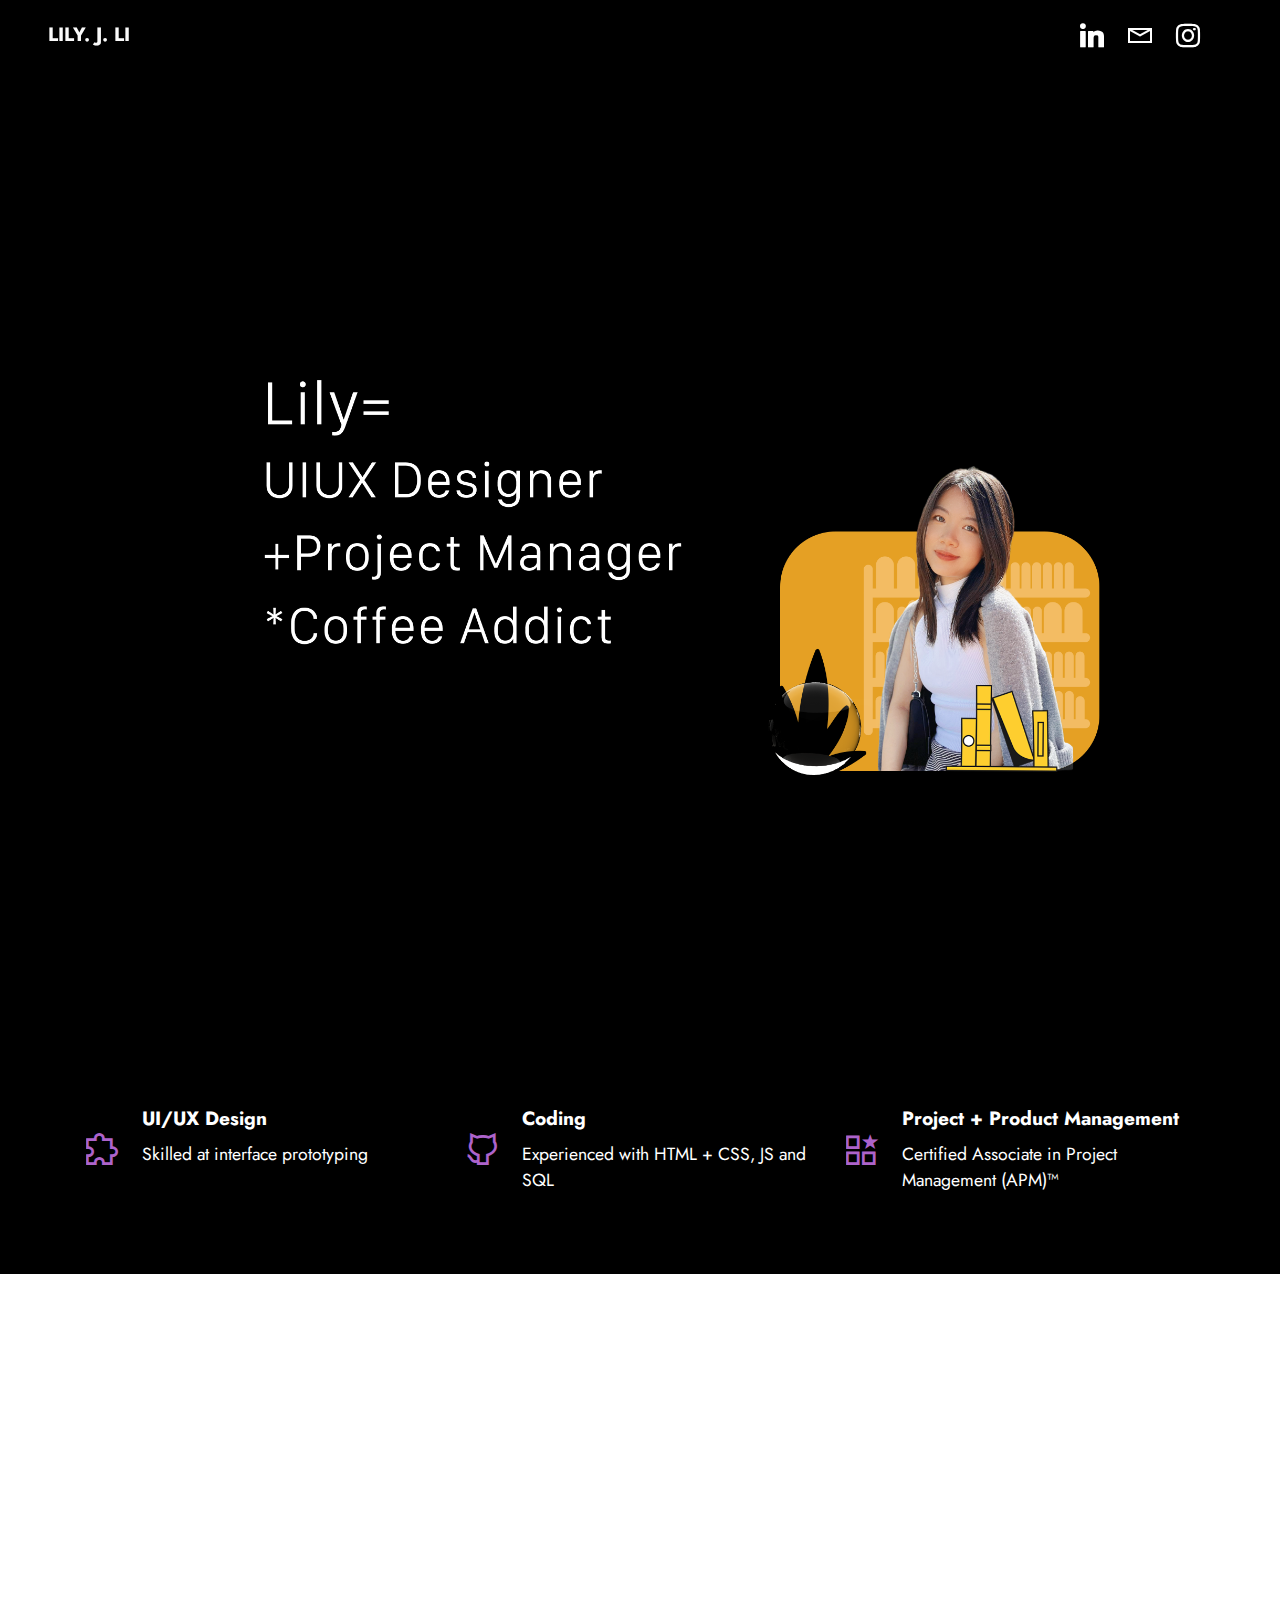
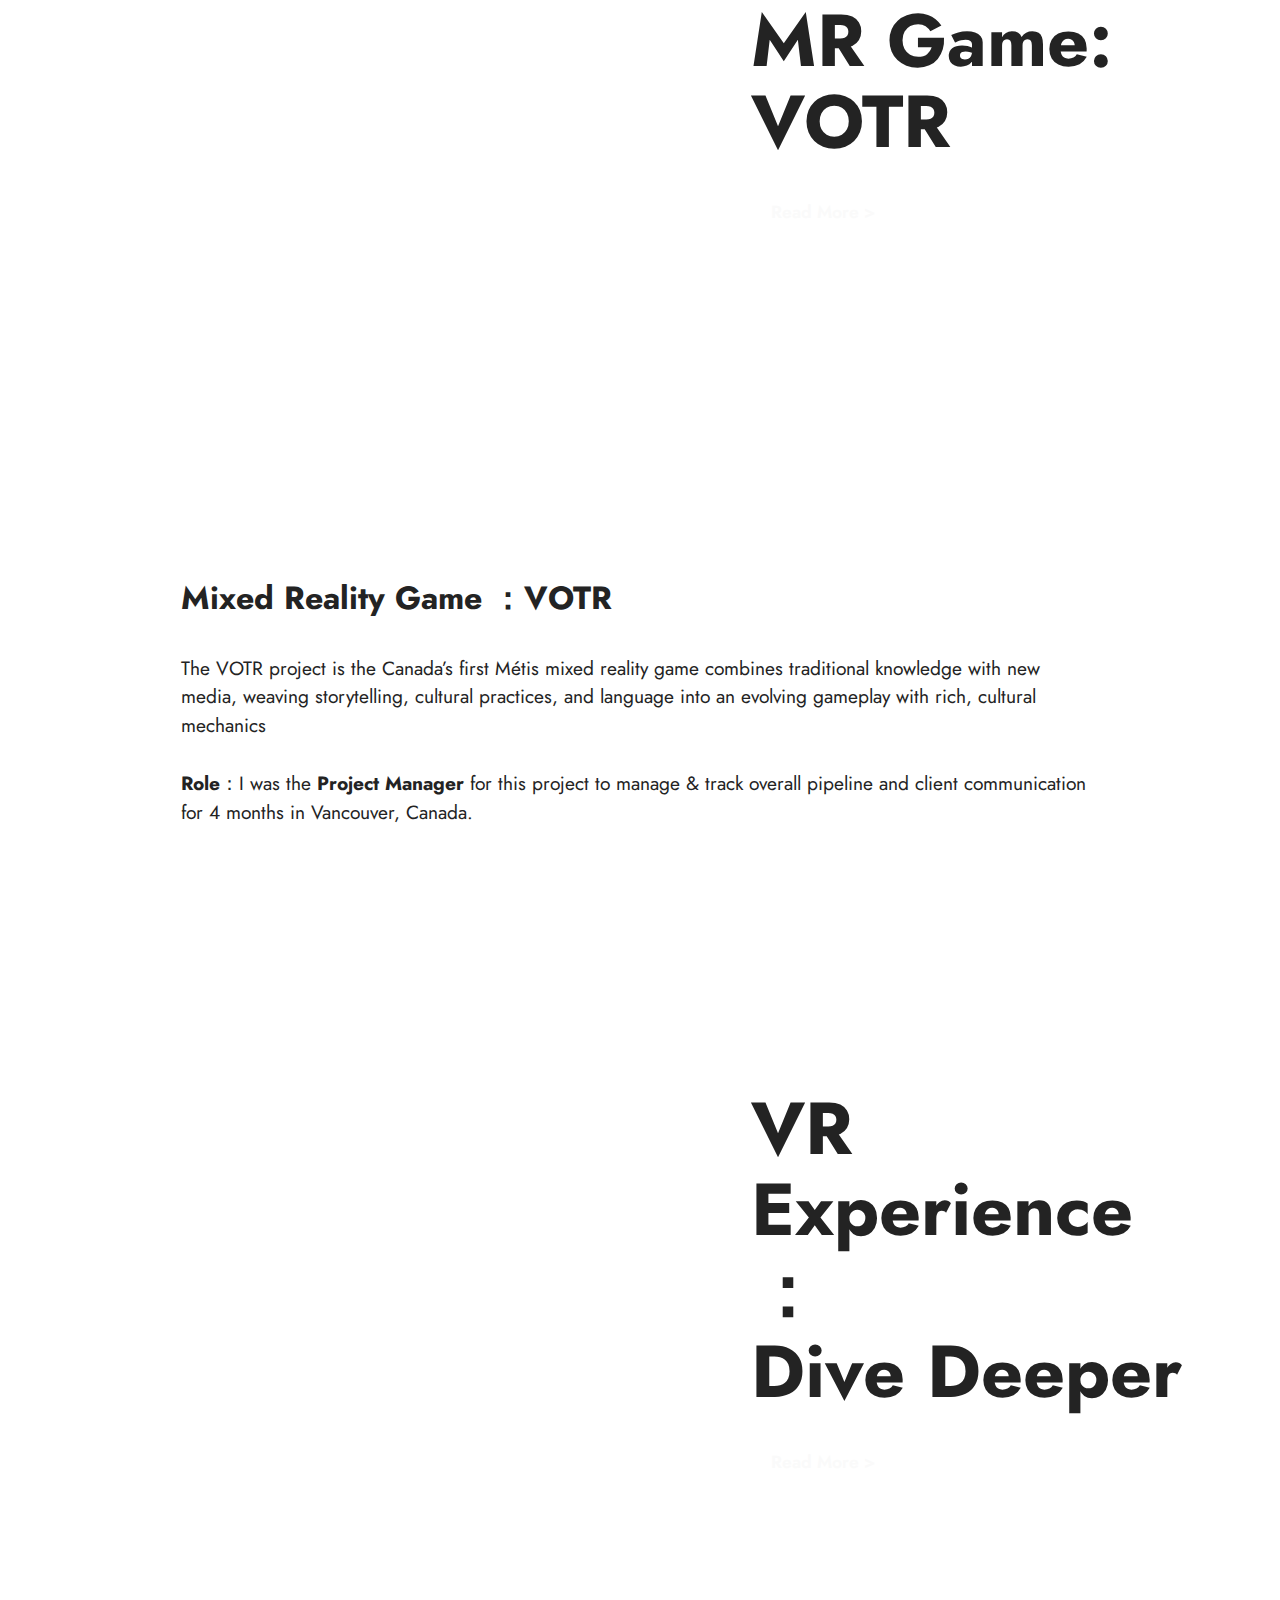
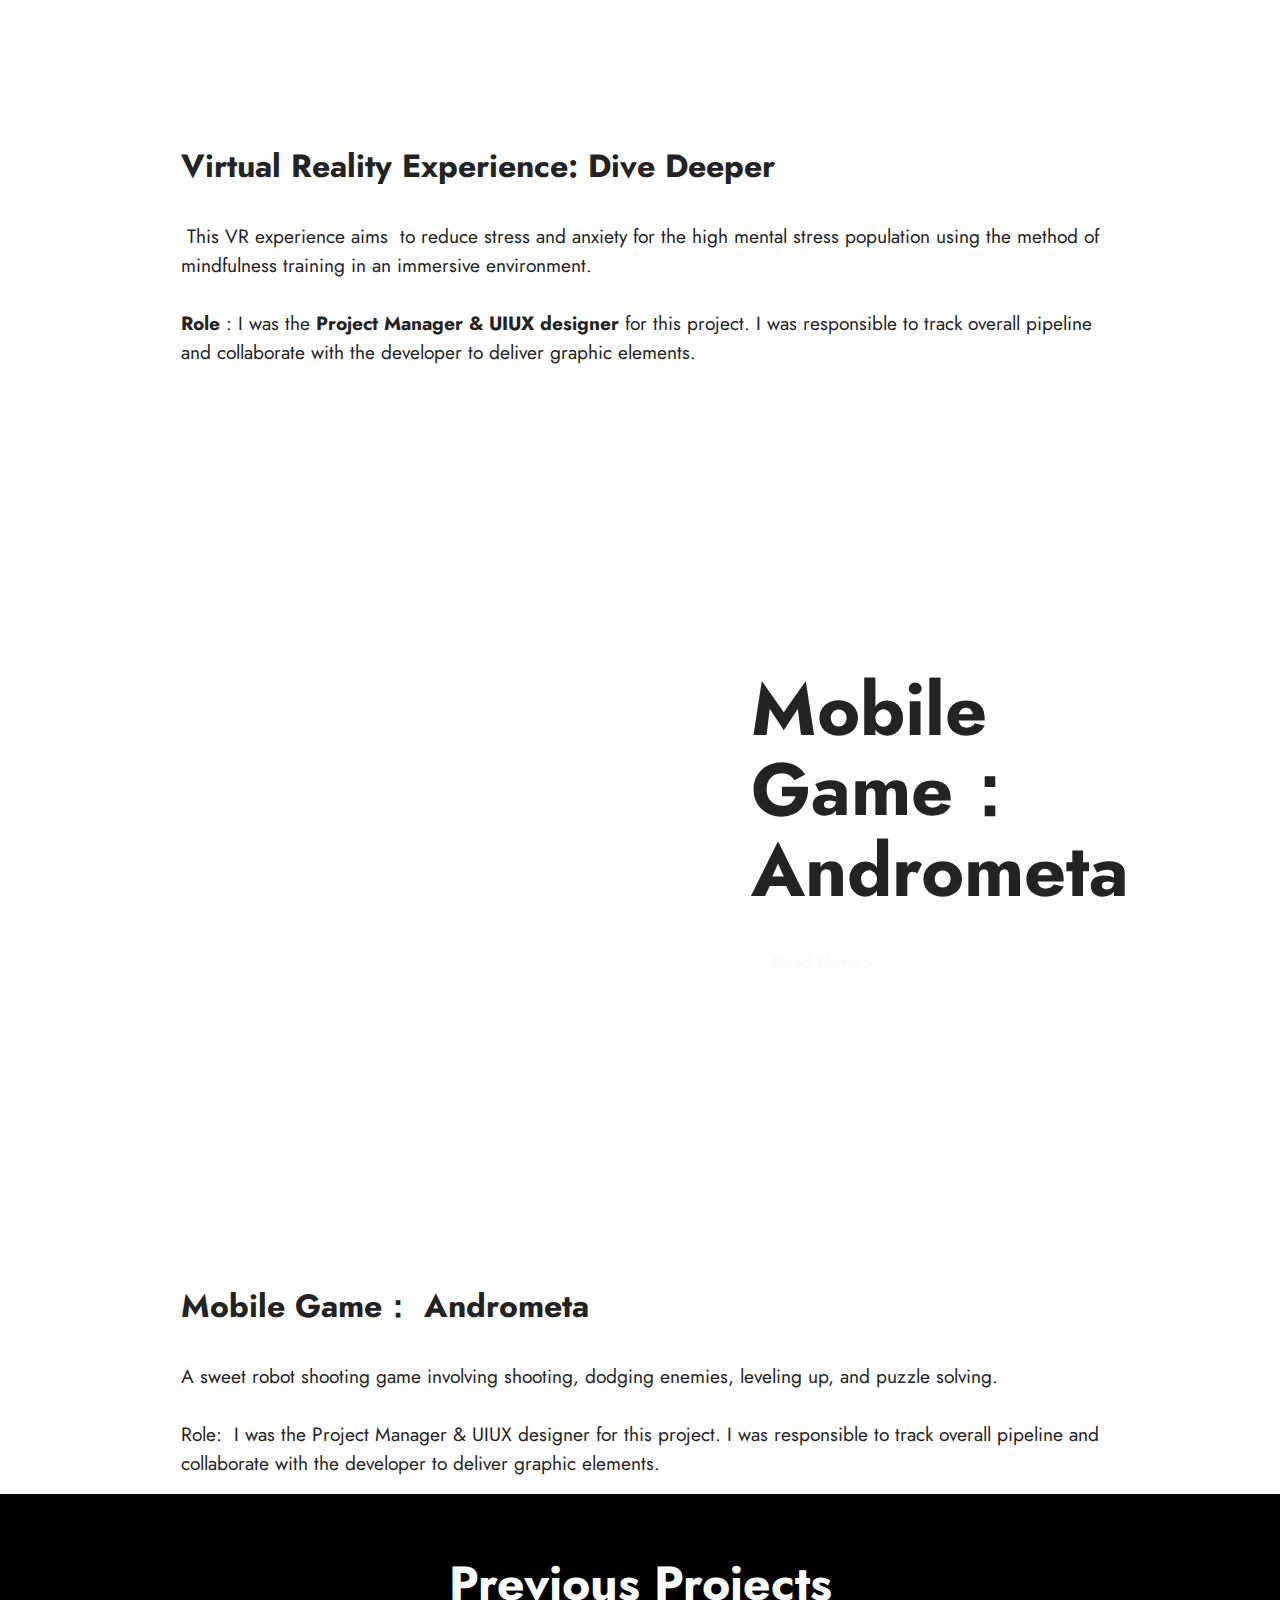
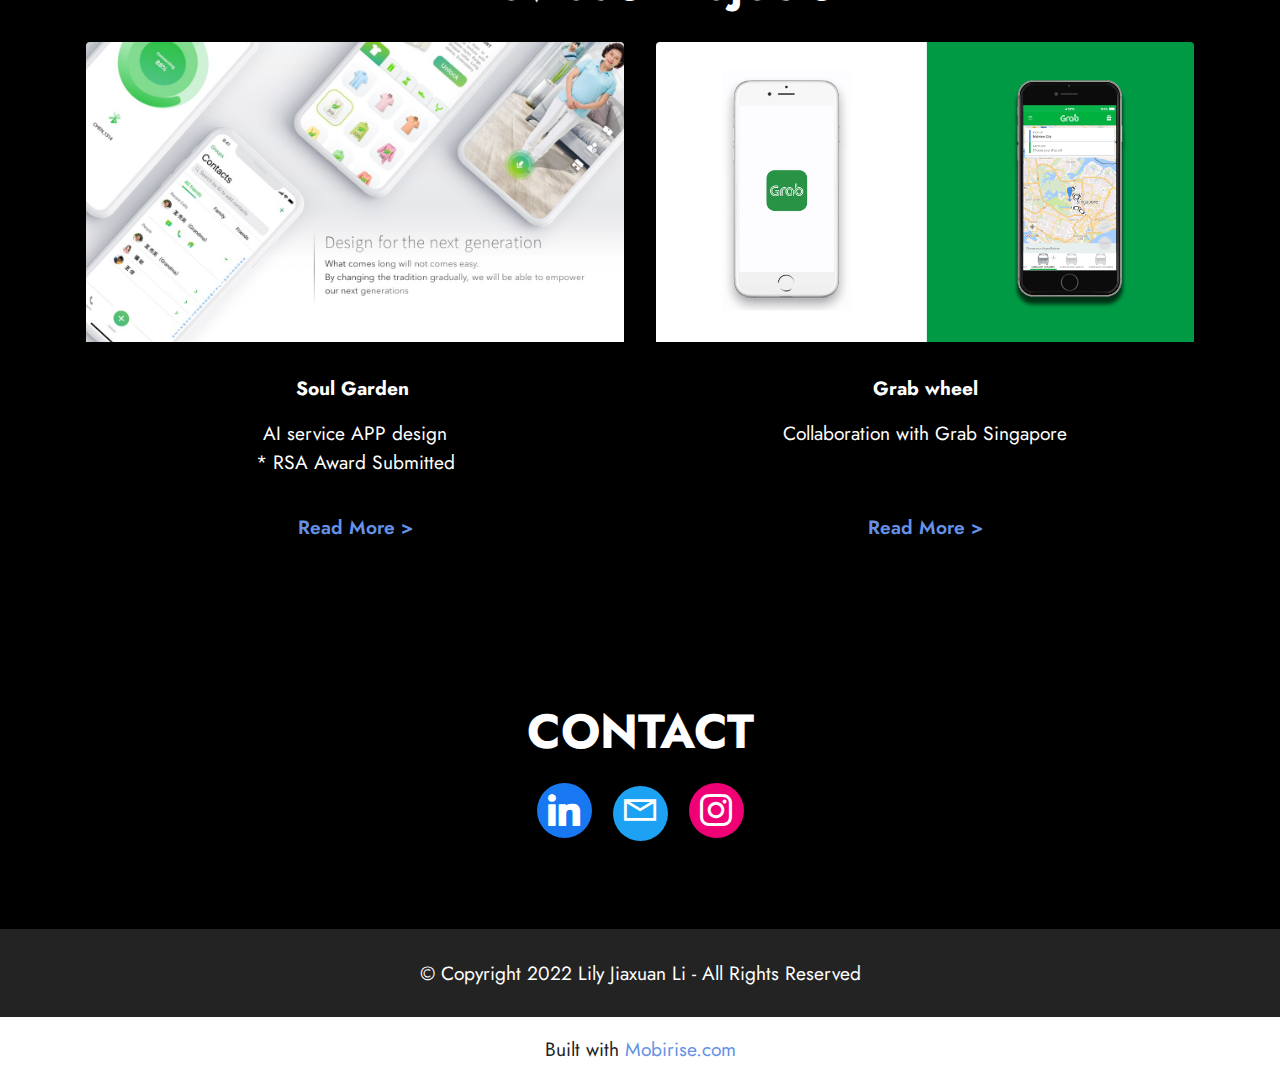
==== index.html @ 1cf6b0be "Add files via upload" ====
<!DOCTYPE html>
<html  >
<head>
  <!-- Site made with Mobirise Website Builder v5.6.5, https://mobirise.com -->
  <meta charset="UTF-8">
  <meta http-equiv="X-UA-Compatible" content="IE=edge">
  <meta name="generator" content="Mobirise v5.6.5, mobirise.com">
  <meta name="twitter:card" content="summary_large_image"/>
  <meta name="twitter:image:src" content="">
  <meta property="og:image" content="">
  <meta name="twitter:title" content="Home">
  <meta name="viewport" content="width=device-width, initial-scale=1, minimum-scale=1">
  <link rel="shortcut icon" href="assets/images/title-128x105.png" type="image/x-icon">
  <meta name="description" content="">
  
  
  <title>Home</title>
  <link rel="stylesheet" href="assets/web/assets/mobirise-icons2/mobirise2.css">
  <link rel="stylesheet" href="assets/bootstrap/css/bootstrap.min.css">
  <link rel="stylesheet" href="assets/bootstrap/css/bootstrap-grid.min.css">
  <link rel="stylesheet" href="assets/bootstrap/css/bootstrap-reboot.min.css">
  <link rel="stylesheet" href="assets/dropdown/css/style.css">
  <link rel="stylesheet" href="assets/socicon/css/styles.css">
  <link rel="stylesheet" href="assets/theme/css/style.css">
  <link rel="preload" href="https://fonts.googleapis.com/css?family=Jost:100,200,300,400,500,600,700,800,900,100i,200i,300i,400i,500i,600i,700i,800i,900i&display=swap" as="style" onload="this.onload=null;this.rel='stylesheet'">
  <noscript><link rel="stylesheet" href="https://fonts.googleapis.com/css?family=Jost:100,200,300,400,500,600,700,800,900,100i,200i,300i,400i,500i,600i,700i,800i,900i&display=swap"></noscript>
  <link rel="preload" as="style" href="assets/mobirise/css/mbr-additional.css"><link rel="stylesheet" href="assets/mobirise/css/mbr-additional.css" type="text/css">
  
  
  
  
</head>
<body>
  
  <section data-bs-version="5.1" class="menu menu1 cid-sfusuhJ6v9" once="menu" id="menu1-20">
    

    <nav class="navbar navbar-dropdown navbar-expand-lg">
        <div class="container-fluid">
            <div class="navbar-brand">
                
                <span class="navbar-caption-wrap"><a class="navbar-caption text-white display-7" href="index.html">LILY. J. LI</a></span>
            </div>
            <button class="navbar-toggler" type="button" data-toggle="collapse" data-bs-toggle="collapse" data-target="#navbarSupportedContent" data-bs-target="#navbarSupportedContent" aria-controls="navbarNavAltMarkup" aria-expanded="false" aria-label="Toggle navigation">
                <div class="hamburger">
                    <span></span>
                    <span></span>
                    <span></span>
                    <span></span>
                </div>
            </button>
            <div class="collapse navbar-collapse" id="navbarSupportedContent">
                <ul class="navbar-nav nav-dropdown nav-right" data-app-modern-menu="true"><li class="nav-item"><a class="nav-link link text-black text-primary display-4" href="mailto:lily_li@thecdm.ca"></a></li></ul>
                <div class="icons-menu">
                    <a class="iconfont-wrapper" href="https://www.linkedin.com/in/lily-li-65710a14a/" target="_blank">
                        <span class="p-2 mbr-iconfont socicon-linkedin socicon"></span>
                    </a>
                    <a class="iconfont-wrapper" href="mailto:lily_li@thecdm.ca">
                        <span class="p-2 mbr-iconfont mobi-mbri-letter mobi-mbri"></span>
                    </a>
                    <a class="iconfont-wrapper" href="https://www.instagram.com/lilyjlsalon/" target="_blank">
                        <span class="p-2 mbr-iconfont socicon-instagram socicon"></span>
                    </a>
                    
                </div>
                
            </div>
        </div>
    </nav>
</section>

<section data-bs-version="5.1" class="image3 cid-t82aEzBNpt mbr-fullscreen" id="image3-8k">
    

    

    <div class="container-fluid">
        <div class="row justify-content-center">
            <div class="col-12 col-lg-10">
                <div class="image-wrapper">
                    <img src="assets/images/frame-1.png" alt="Mobirise Website Builder">
                    
                </div>
            </div>
        </div>
    </div>
</section>

<section data-bs-version="5.1" class="features14 cid-seElMoyIQG" id="features15-19">

    
    
    <div class="container">
        <div class="row justify-content-center">
            <div class="card col-12 col-md-6 col-lg-4">
                <div class="card-wrapper">
                    <span class="mbr-iconfont m-auto mobi-mbri-extension mobi-mbri" style="color: rgb(173, 99, 203); fill: rgb(173, 99, 203);"></span>
                    <div class="card-box">
                        <h4 class="card-title mbr-fonts-style mb-2 display-7"><strong>UI/UX D</strong><span style="font-size: 19.2px;"><strong>esign</strong></span></h4>
                        <h5 class="card-text mbr-fonts-style display-4">Skilled at interface prototyping&nbsp;</h5>
                    </div>
                </div>
            </div>
            <div class="card col-12 col-md-6 col-lg-4">
                <div class="card-wrapper">
                    <span class="mbr-iconfont m-auto mobi-mbri-github mobi-mbri" style="color: rgb(173, 99, 203); fill: rgb(173, 99, 203);"></span>
                    <div class="card-box">
                        <h4 class="card-title mbr-fonts-style mb-2 display-7"><strong>Coding</strong></h4>
                        <h5 class="card-text mbr-fonts-style display-4">Experienced with HTML + CSS, JS and SQL</h5>
                    </div>
                </div>
            </div>
            <div class="card col-12 col-md-6 col-lg-4">
                <div class="card-wrapper">
                    <span class="mbr-iconfont m-auto mobi-mbri-features mobi-mbri" style="color: rgb(173, 99, 203); fill: rgb(173, 99, 203);"></span>
                    <div class="card-box">
                        <h4 class="card-title mbr-fonts-style mb-2 display-7"><strong>Project + Product Management&nbsp;</strong></h4>
                        <h5 class="card-text mbr-fonts-style display-4">Certified Associate in Project Management (APM)™</h5>
                    </div>

                </div>
            </div>
            
        </div>
    </div>
</section>

<section data-bs-version="5.1" class="header7 cid-t8vuhMZeex mbr-fullscreen" id="header7-8p">

    

    

    <div class="text-right container">
        <div class="row justify-content-end">
            <div class="col-12 col-lg-5">
                <h1 class="mbr-section-title mbr-fonts-style mb-3 display-1"><strong>MR Game: VOTR</strong></h1>
                
                
                <div class="mbr-section-btn mt-3"><a class="btn btn-white-outline display-4" href="page9.html" target="_blank">Read More &gt;</a></div>
            </div>
        </div>
    </div>
</section>

<section data-bs-version="5.1" class="content5 cid-t8vsLzjcyQ" id="content5-8n">
    
    <div class="container">
        <div class="row justify-content-center">
            <div class="col-md-12 col-lg-10">
                
                <h4 class="mbr-section-subtitle mbr-fonts-style mb-4 display-5"><strong>Mixed Reality Game ：VOTR&nbsp;</strong></h4>
                <p class="mbr-text mbr-fonts-style display-7">The VOTR project is the Canada’s first Métis mixed reality game combines traditional knowledge with new media, weaving storytelling, cultural practices, and language into an evolving gameplay with rich, cultural mechanics<br><br><strong>Role</strong>：I was the <strong>Project Manager </strong>for this project to manage &amp; track overall pipeline and client communication for 4 months in Vancouver, Canada.&nbsp; &nbsp;</p>
            </div>
        </div>
    </div>
</section>

<section data-bs-version="5.1" class="header7 cid-t8vuLJ7Oy6 mbr-fullscreen" id="header7-8q">

    

    

    <div class="text-right container">
        <div class="row justify-content-end">
            <div class="col-12 col-lg-5">
                <h1 class="mbr-section-title mbr-fonts-style mb-3 display-1"><strong>VR Experience：</strong><br><strong>Dive Deeper</strong></h1>
                
                
                <div class="mbr-section-btn mt-3"><a class="btn btn-white-outline display-4" href="page11.html">Read More &gt;</a></div>
            </div>
        </div>
    </div>
</section>

<section data-bs-version="5.1" class="content5 cid-t8vuYxlc0R" id="content5-8r">
    
    <div class="container">
        <div class="row justify-content-center">
            <div class="col-md-12 col-lg-10">
                
                <h4 class="mbr-section-subtitle mbr-fonts-style mb-4 display-5"><strong>
                    Virtual Reality Experience: Dive Deeper&nbsp;</strong></h4>
                <p class="mbr-text mbr-fonts-style display-7">&nbsp;This VR experience aims&nbsp; to reduce stress and anxiety for the high mental stress population using the method of mindfulness training in an immersive environment.&nbsp;<br>
<br><strong>Role&nbsp;</strong>: I was the<strong> Project Manager &amp; UIUX</strong> <strong>designer </strong>for this project. I was responsible to track overall pipeline and collaborate with the developer to deliver graphic elements.&nbsp;</p>
            </div>
        </div>
    </div>
</section>

<section data-bs-version="5.1" class="header7 cid-t8vv9lEkMh mbr-fullscreen" id="header7-8s">

    

    

    <div class="text-right container">
        <div class="row justify-content-end">
            <div class="col-12 col-lg-5">
                <h1 class="mbr-section-title mbr-fonts-style mb-3 display-1"><strong>Mobile Game： Andrometa&nbsp;</strong></h1>
                
                
                <div class="mbr-section-btn mt-3"><a class="btn btn-white-outline display-4" href="page10.html">Read More &gt;</a></div>
            </div>
        </div>
    </div>
</section>

<section data-bs-version="5.1" class="content5 cid-t8vvWnN20d" id="content5-8t">
    
    <div class="container">
        <div class="row justify-content-center">
            <div class="col-md-12 col-lg-10">
                
                <h4 class="mbr-section-subtitle mbr-fonts-style mb-4 display-5"><strong>Mobile Game： Andrometa&nbsp;</strong></h4>
                <p class="mbr-text mbr-fonts-style display-7">
                    A sweet robot shooting game involving shooting, dodging enemies, leveling up, and puzzle solving.<br><br>Role:&nbsp; I was the Project Manager &amp; UIUX designer for this project. I was responsible to track overall pipeline and collaborate with the developer to deliver graphic elements.&nbsp;</p>
            </div>
        </div>
    </div>
</section>

<section data-bs-version="5.1" class="content3 cid-seVIAk7tf1" id="content3-1i">
    
    
    <div class="container">
        <div class="mbr-section-head">
            <h4 class="mbr-section-title mbr-fonts-style align-center mb-0 display-2"><strong>Previous Projects</strong></h4>
            
        </div>
        <div class="row mt-4">
            
            <div class="item features-image сol-12 col-md-6 col-lg-6">
                <div class="item-wrapper">
                    <div class="item-img">
                        <a href="page1.html" target="_blank"><img src="assets/images/slide12.jpg" alt="" title=""></a>
                    </div>
                    <div class="item-content">
                        <h5 class="item-title mbr-fonts-style display-7"><strong>Soul Garden&nbsp;</strong></h5>
                        
                        <p class="mbr-text mbr-fonts-style mt-3 display-7">AI service APP design<br>* RSA Award Submitted</p>
                    </div>
                    <div class="mbr-section-btn item-footer mt-2"><a href="page7.html" class="btn item-btn btn-primary-outline display-7" target="_blank">Read More &gt;</a></div>
                </div>
            </div>
            <div class="item features-image сol-12 col-md-6 col-lg-6">
                <div class="item-wrapper">
                    <div class="item-img">
                        <a href="page2.html" target="_blank"><img src="assets/images/iphone-1920x1080.png" alt="" title=""></a>
                    </div>
                    <div class="item-content">
                        <h5 class="item-title mbr-fonts-style display-7"><strong>Grab wheel</strong></h5>
                        
                        <p class="mbr-text mbr-fonts-style mt-3 display-7">Collaboration with Grab Singapore</p>
                    </div>
                    <div class="mbr-section-btn item-footer mt-2"><a href="page2.html" class="btn item-btn btn-primary-outline display-7" target="_blank">Read More &gt;</a></div>
                </div>
            </div>

        </div>
    </div>
</section>

<section data-bs-version="5.1" class="share3 cid-seEkMu1bm9" id="share3-16">
    
     
    
    

    <div class="container">
        <div class="media-container-row">
            <div class="col-12">
                <h3 class="mbr-section-title align-center mb-3 mbr-fonts-style display-2">
                    <strong>CONTACT</strong></h3>
                <div class="social-list align-center">
                   
                    <a class="iconfont-wrapper bg-facebook m-2 " target="_blank" href="https://www.linkedin.com/in/lily-li-65710a14a/">
                            <span class="socicon-linkedin socicon"></span>
                        </a>
                        <a class="iconfont-wrapper bg-twitter m-2" href="mailto:lily_li@thecdm.ca">
                            <span class="mobi-mbri-letter mobi-mbri"></span>
                        </a>
                        <a class="iconfont-wrapper bg-instagram m-2" href="https://www.instagram.com/lilyjlsalon/" target="_blank">
                            <span class="socicon-instagram socicon"></span>
                        </a>
                        
                        
                        
                        
                        
                        
                        
                        
                </div>
            </div>
        </div>
    </div>
</section>

<section data-bs-version="5.1" class="footer7 cid-seEkNGOCdK" once="footers" id="footer7-17">

    

    

    <div class="container">
        <div class="media-container-row align-center mbr-white">
            <div class="col-12">
                <p class="mbr-text mb-0 mbr-fonts-style display-7">
                    © Copyright 2022 Lily Jiaxuan Li - All Rights Reserved
                </p>
            </div>
        </div>
    </div>
</section><section class="display-7" style="padding: 0;align-items: center;justify-content: center;flex-wrap: wrap;    align-content: center;display: flex;position: relative;height: 4rem;"><a href="https://mobiri.se/" style="flex: 1 1;height: 4rem;position: absolute;width: 100%;z-index: 1;"><img alt="" style="height: 4rem;" src="[data-uri]"></a><p style="margin: 0;text-align: center;" class="display-7">Built with &#8204;</p><a style="z-index:1" href="https://mobirise.com">Mobirise.com </a></section><script src="assets/bootstrap/js/bootstrap.bundle.min.js"></script>  <script src="assets/smoothscroll/smooth-scroll.js"></script>  <script src="assets/ytplayer/index.js"></script>  <script src="assets/dropdown/js/navbar-dropdown.js"></script>  <script src="assets/theme/js/script.js"></script>  
  
  
</body>
</html>
---- assets/web/assets/mobirise-icons2/mobirise2.css ----
@font-face {
  font-family: 'Moririse2';
  font-display: swap;
  src:  url('mobirise2.eot?f2bix4');
  src:  url('mobirise2.eot?f2bix4#iefix') format('embedded-opentype'),
    url('mobirise2.ttf?f2bix4') format('truetype'),
    url('mobirise2.woff?f2bix4') format('woff'),
    url('mobirise2.svg?f2bix4#mobirise2') format('svg');
  font-weight: normal;
  font-style: normal;
}

[class^="mobi-"], [class*=" mobi-"] {
  /* use !important to prevent issues with browser extensions that change fonts */
  font-family: 'Moririse2' !important;
  speak: none;
  font-style: normal;
  font-weight: normal;
  font-variant: normal;
  text-transform: none;
  line-height: 1;

  /* Better Font Rendering =========== */
  -webkit-font-smoothing: antialiased;
  -moz-osx-font-smoothing: grayscale;
}

.mobi-mbri-add-submenu:before {
  content: "\e900";
}
.mobi-mbri-alert:before {
  content: "\e901";
}
.mobi-mbri-align-center:before {
  content: "\e902";
}
.mobi-mbri-align-justify:before {
  content: "\e903";
}
.mobi-mbri-align-left:before {
  content: "\e904";
}
.mobi-mbri-align-right:before {
  content: "\e905";
}
.mobi-mbri-android:before {
  content: "\e906";
}
.mobi-mbri-apple:before {
  content: "\e907";
}
.mobi-mbri-arrow-down:before {
  content: "\e908";
}
.mobi-mbri-arrow-next:before {
  content: "\e909";
}
.mobi-mbri-arrow-prev:before {
  content: "\e90a";
}
.mobi-mbri-arrow-up:before {
  content: "\e90b";
}
.mobi-mbri-bold:before {
  content: "\e90c";
}
.mobi-mbri-bookmark:before {
  content: "\e90d";
}
.mobi-mbri-bootstrap:before {
  content: "\e90e";
}
.mobi-mbri-briefcase:before {
  content: "\e90f";
}
.mobi-mbri-browse:before {
  content: "\e910";
}
.mobi-mbri-bulleted-list:before {
  content: "\e911";
}
.mobi-mbri-calendar:before {
  content: "\e912";
}
.mobi-mbri-camera:before {
  content: "\e913";
}
.mobi-mbri-cart-add:before {
  content: "\e914";
}
.mobi-mbri-cart-full:before {
  content: "\e915";
}
.mobi-mbri-cash:before {
  content: "\e916";
}
.mobi-mbri-change-style:before {
  content: "\e917";
}
.mobi-mbri-chat:before {
  content: "\e918";
}
.mobi-mbri-clock:before {
  content: "\e919";
}
.mobi-mbri-close:before {
  content: "\e91a";
}
.mobi-mbri-cloud:before {
  content: "\e91b";
}
.mobi-mbri-code:before {
  content: "\e91c";
}
.mobi-mbri-contact-form:before {
  content: "\e91d";
}
.mobi-mbri-credit-card:before {
  content: "\e91e";
}
.mobi-mbri-cursor-click:before {
  content: "\e91f";
}
.mobi-mbri-cust-feedback:before {
  content: "\e920";
}
.mobi-mbri-database:before {
  content: "\e921";
}
.mobi-mbri-delivery:before {
  content: "\e922";
}
.mobi-mbri-desktop:before {
  content: "\e923";
}
.mobi-mbri-devices:before {
  content: "\e924";
}
.mobi-mbri-down:before {
  content: "\e925";
}
.mobi-mbri-download-2:before {
  content: "\e926";
}
.mobi-mbri-download:before {
  content: "\e927";
}
.mobi-mbri-drag-n-drop-2:before {
  content: "\e928";
}
.mobi-mbri-drag-n-drop:before {
  content: "\e929";
}
.mobi-mbri-edit-2:before {
  content: "\e92a";
}
.mobi-mbri-edit:before {
  content: "\e92b";
}
.mobi-mbri-error:before {
  content: "\e92c";
}
.mobi-mbri-extension:before {
  content: "\e92d";
}
.mobi-mbri-features:before {
  content: "\e92e";
}
.mobi-mbri-file:before {
  content: "\e92f";
}
.mobi-mbri-flag:before {
  content: "\e930";
}
.mobi-mbri-folder:before {
  content: "\e931";
}
.mobi-mbri-gift:before {
  content: "\e932";
}
.mobi-mbri-github:before {
  content: "\e933";
}
.mobi-mbri-globe-2:before {
  content: "\e934";
}
.mobi-mbri-globe:before {
  content: "\e935";
}
.mobi-mbri-growing-chart:before {
  content: "\e936";
}
.mobi-mbri-hearth:before {
  content: "\e937";
}
.mobi-mbri-help:before {
  content: "\e938";
}
.mobi-mbri-home:before {
  content: "\e939";
}
.mobi-mbri-hot-cup:before {
  content: "\e93a";
}
.mobi-mbri-idea:before {
  content: "\e93b";
}
.mobi-mbri-image-gallery:before {
  content: "\e93c";
}
.mobi-mbri-image-slider:before {
  content: "\e93d";
}
.mobi-mbri-info:before {
  content: "\e93e";
}
.mobi-mbri-italic:before {
  content: "\e93f";
}
.mobi-mbri-key:before {
  content: "\e940";
}
.mobi-mbri-laptop:before {
  content: "\e941";
}
.mobi-mbri-layers:before {
  content: "\e942";
}
.mobi-mbri-left-right:before {
  content: "\e943";
}
.mobi-mbri-left:before {
  content: "\e944";
}
.mobi-mbri-letter:before {
  content: "\e945";
}
.mobi-mbri-like:before {
  content: "\e946";
}
.mobi-mbri-link:before {
  content: "\e947";
}
.mobi-mbri-lock:before {
  content: "\e948";
}
.mobi-mbri-login:before {
  content: "\e949";
}
.mobi-mbri-logout:before {
  content: "\e94a";
}
.mobi-mbri-magic-stick:before {
  content: "\e94b";
}
.mobi-mbri-map-pin:before {
  content: "\e94c";
}
.mobi-mbri-menu:before {
  content: "\e94d";
}
.mobi-mbri-mobile-2:before {
  content: "\e94e";
}
.mobi-mbri-mobile-horizontal:before {
  content: "\e94f";
}
.mobi-mbri-mobile:before {
  content: "\e950";
}
.mobi-mbri-mobirise:before {
  content: "\e951";
}
.mobi-mbri-more-horizontal:before {
  content: "\e952";
}
.mobi-mbri-more-vertical:before {
  content: "\e953";
}
.mobi-mbri-music:before {
  content: "\e954";
}
.mobi-mbri-new-file:before {
  content: "\e955";
}
.mobi-mbri-numbered-list:before {
  content: "\e956";
}
.mobi-mbri-opened-folder:before {
  content: "\e957";
}
.mobi-mbri-pages:before {
  content: "\e958";
}
.mobi-mbri-paper-plane:before {
  content: "\e959";
}
.mobi-mbri-paperclip:before {
  content: "\e95a";
}
.mobi-mbri-phone:before {
  content: "\e95b";
}
.mobi-mbri-photo:before {
  content: "\e95c";
}
.mobi-mbri-photos:before {
  content: "\e95d";
}
.mobi-mbri-pin:before {
  content: "\e95e";
}
.mobi-mbri-play:before {
  content: "\e95f";
}
.mobi-mbri-plus:before {
  content: "\e960";
}
.mobi-mbri-preview:before {
  content: "\e961";
}
.mobi-mbri-print:before {
  content: "\e962";
}
.mobi-mbri-protect:before {
  content: "\e963";
}
.mobi-mbri-question:before {
  content: "\e964";
}
.mobi-mbri-quote-left:before {
  content: "\e965";
}
.mobi-mbri-quote-right:before {
  content: "\e966";
}
.mobi-mbri-redo:before {
  content: "\e967";
}
.mobi-mbri-refresh:before {
  content: "\e968";
}
.mobi-mbri-responsive-2:before {
  content: "\e969";
}
.mobi-mbri-responsive:before {
  content: "\e96a";
}
.mobi-mbri-right:before {
  content: "\e96b";
}
.mobi-mbri-rocket:before {
  content: "\e96c";
}
.mobi-mbri-sad-face:before {
  content: "\e96d";
}
.mobi-mbri-sale:before {
  content: "\e96e";
}
.mobi-mbri-save:before {
  content: "\e96f";
}
.mobi-mbri-search:before {
  content: "\e970";
}
.mobi-mbri-setting-2:before {
  content: "\e971";
}
.mobi-mbri-setting-3:before {
  content: "\e972";
}
.mobi-mbri-setting:before {
  content: "\e973";
}
.mobi-mbri-share:before {
  content: "\e974";
}
.mobi-mbri-shopping-bag:before {
  content: "\e975";
}
.mobi-mbri-shopping-basket:before {
  content: "\e976";
}
.mobi-mbri-shopping-cart:before {
  content: "\e977";
}
.mobi-mbri-sites:before {
  content: "\e978";
}
.mobi-mbri-smile-face:before {
  content: "\e979";
}
.mobi-mbri-speed:before {
  content: "\e97a";
}
.mobi-mbri-star:before {
  content: "\e97b";
}
.mobi-mbri-success:before {
  content: "\e97c";
}
.mobi-mbri-sun:before {
  content: "\e97d";
}
.mobi-mbri-sun2:before {
  content: "\e97e";
}
.mobi-mbri-tablet-vertical:before {
  content: "\e97f";
}
.mobi-mbri-tablet:before {
  content: "\e980";
}
.mobi-mbri-target:before {
  content: "\e981";
}
.mobi-mbri-timer:before {
  content: "\e982";
}
.mobi-mbri-to-ftp:before {
  content: "\e983";
}
.mobi-mbri-to-local-drive:before {
  content: "\e984";
}
.mobi-mbri-touch-swipe:before {
  content: "\e985";
}
.mobi-mbri-touch:before {
  content: "\e986";
}
.mobi-mbri-trash:before {
  content: "\e987";
}
.mobi-mbri-underline:before {
  content: "\e988";
}
.mobi-mbri-undo:before {
  content: "\e989";
}
.mobi-mbri-unlink:before {
  content: "\e98a";
}
.mobi-mbri-unlock:before {
  content: "\e98b";
}
.mobi-mbri-up-down:before {
  content: "\e98c";
}
.mobi-mbri-up:before {
  content: "\e98d";
}
.mobi-mbri-update:before {
  content: "\e98e";
}
.mobi-mbri-upload-2:before {
  content: "\e98f";
}
.mobi-mbri-upload:before {
  content: "\e990";
}
.mobi-mbri-user-2:before {
  content: "\e991";
}
.mobi-mbri-user:before {
  content: "\e992";
}
.mobi-mbri-users:before {
  content: "\e993";
}
.mobi-mbri-video-play:before {
  content: "\e994";
}
.mobi-mbri-video:before {
  content: "\e995";
}
.mobi-mbri-watch:before {
  content: "\e996";
}
.mobi-mbri-website-theme-2:before {
  content: "\e997";
}
.mobi-mbri-website-theme:before {
  content: "\e998";
}
.mobi-mbri-wifi:before {
  content: "\e999";
}
.mobi-mbri-windows:before {
  content: "\e99a";
}
.mobi-mbri-zoom-in:before {
  content: "\e99b";
}
.mobi-mbri-zoom-out:before {
  content: "\e99c";
}
---- assets/dropdown/css/style.css ----
.navbar-dropdown {
  left: 0;
  padding: 0;
  position: absolute;
  right: 0;
  top: 0;
  transition: all 0.45s ease;
  z-index: 1030;
  background: #282828; }
  .navbar-dropdown .navbar-logo {
    margin-right: 0.8rem;
    transition: margin 0.3s ease-in-out;
    vertical-align: middle; }
    .navbar-dropdown .navbar-logo img {
      height: 3.125rem;
      transition: all 0.3s ease-in-out; }
    .navbar-dropdown .navbar-logo.mbr-iconfont {
      font-size: 3.125rem;
      line-height: 3.125rem; }
  .navbar-dropdown .navbar-caption {
    font-weight: 700;
    white-space: normal;
    vertical-align: -4px;
    line-height: 3.125rem !important; }
    .navbar-dropdown .navbar-caption, .navbar-dropdown .navbar-caption:hover {
      color: inherit;
      text-decoration: none; }
  .navbar-dropdown .mbr-iconfont + .navbar-caption {
    vertical-align: -1px; }
  .navbar-dropdown.navbar-fixed-top {
    position: fixed; }
  .navbar-dropdown .navbar-brand span {
    vertical-align: -4px; }
  .navbar-dropdown.bg-color.transparent {
    background: none; }
  .navbar-dropdown.navbar-short .navbar-brand {
    padding: 0.625rem 0; }
    .navbar-dropdown.navbar-short .navbar-brand span {
      vertical-align: -1px; }
  .navbar-dropdown.navbar-short .navbar-caption {
    line-height: 2.375rem !important;
    vertical-align: -2px; }
  .navbar-dropdown.navbar-short .navbar-logo {
    margin-right: 0.5rem; }
    .navbar-dropdown.navbar-short .navbar-logo img {
      height: 2.375rem; }
    .navbar-dropdown.navbar-short .navbar-logo.mbr-iconfont {
      font-size: 2.375rem;
      line-height: 2.375rem; }
  .navbar-dropdown.navbar-short .mbr-table-cell {
    height: 3.625rem; }
  .navbar-dropdown .navbar-close {
    left: 0.6875rem;
    position: fixed;
    top: 0.75rem;
    z-index: 1000; }
  .navbar-dropdown .hamburger-icon {
    content: "";
    display: inline-block;
    vertical-align: middle;
    width: 16px;
    -webkit-box-shadow: 0 -6px 0 1px #282828,0 0 0 1px #282828,0 6px 0 1px #282828;
    -moz-box-shadow: 0 -6px 0 1px #282828,0 0 0 1px #282828,0 6px 0 1px #282828;
    box-shadow: 0 -6px 0 1px #282828,0 0 0 1px #282828,0 6px 0 1px #282828; }

.dropdown-menu .dropdown-toggle[data-toggle="dropdown-submenu"]::after {
  border-bottom: 0.35em solid transparent;
  border-left: 0.35em solid;
  border-right: 0;
  border-top: 0.35em solid transparent;
  margin-left: 0.3rem; }

.dropdown-menu .dropdown-item:focus {
  outline: 0; }

.nav-dropdown {
  font-size: 0.75rem;
  font-weight: 500;
  height: auto !important; }
  .nav-dropdown .nav-btn {
    padding-left: 1rem; }
  .nav-dropdown .link {
    margin: .667em 1.667em;
    font-weight: 500;
    padding: 0;
    transition: color .2s ease-in-out; }
    .nav-dropdown .link.dropdown-toggle {
      margin-right: 2.583em; }
      .nav-dropdown .link.dropdown-toggle::after {
        margin-left: .25rem;
        border-top: 0.35em solid;
        border-right: 0.35em solid transparent;
        border-left: 0.35em solid transparent;
        border-bottom: 0; }
      .nav-dropdown .link.dropdown-toggle[aria-expanded="true"] {
        margin: 0;
        padding: 0.667em 3.263em  0.667em 1.667em; }
  .nav-dropdown .link::after,
  .nav-dropdown .dropdown-item::after {
    color: inherit; }
  .nav-dropdown .btn {
    font-size: 0.75rem;
    font-weight: 700;
    letter-spacing: 0;
    margin-bottom: 0;
    padding-left: 1.25rem;
    padding-right: 1.25rem; }
  .nav-dropdown .dropdown-menu {
    border-radius: 0;
    border: 0;
    left: 0;
    margin: 0;
    padding-bottom: 1.25rem;
    padding-top: 1.25rem;
    position: relative; }
  .nav-dropdown .dropdown-submenu {
    margin-left: 0.125rem;
    top: 0; }
  .nav-dropdown .dropdown-item {
    font-weight: 500;
    line-height: 2;
    padding: 0.3846em 4.615em 0.3846em 1.5385em;
    position: relative;
    transition: color .2s ease-in-out, background-color .2s ease-in-out; }
    .nav-dropdown .dropdown-item::after {
      margin-top: -0.3077em;
      position: absolute;
      right: 1.1538em;
      top: 50%; }
    .nav-dropdown .dropdown-item:focus, .nav-dropdown .dropdown-item:hover {
      background: none; }

@media (max-width: 767px) {
  .nav-dropdown.navbar-toggleable-sm {
    bottom: 0;
    display: none;
    left: 0;
    overflow-x: hidden;
    position: fixed;
    top: 0;
    transform: translateX(-100%);
    -ms-transform: translateX(-100%);
    -webkit-transform: translateX(-100%);
    width: 18.75rem;
    z-index: 999; } }
.nav-dropdown.navbar-toggleable-xl {
  bottom: 0;
  display: none;
  left: 0;
  overflow-x: hidden;
  position: fixed;
  top: 0;
  transform: translateX(-100%);
  -ms-transform: translateX(-100%);
  -webkit-transform: translateX(-100%);
  width: 18.75rem;
  z-index: 999; }

.nav-dropdown-sm {
  display: block !important;
  overflow-x: hidden;
  overflow: auto;
  padding-top: 3.875rem; }
  .nav-dropdown-sm::after {
    content: "";
    display: block;
    height: 3rem;
    width: 100%; }
  .nav-dropdown-sm.collapse.in ~ .navbar-close {
    display: block !important; }
  .nav-dropdown-sm.collapsing, .nav-dropdown-sm.collapse.in {
    transform: translateX(0);
    -ms-transform: translateX(0);
    -webkit-transform: translateX(0);
    transition: all 0.25s ease-out;
    -webkit-transition: all 0.25s ease-out;
    background: #282828; }
  .nav-dropdown-sm.collapsing[aria-expanded="false"] {
    transform: translateX(-100%);
    -ms-transform: translateX(-100%);
    -webkit-transform: translateX(-100%); }
  .nav-dropdown-sm .nav-item {
    display: block;
    margin-left: 0 !important;
    padding-left: 0; }
  .nav-dropdown-sm .link,
  .nav-dropdown-sm .dropdown-item {
    border-top: 1px dotted rgba(255, 255, 255, 0.1);
    font-size: 0.8125rem;
    line-height: 1.6;
    margin: 0 !important;
    padding: 0.875rem 2.4rem 0.875rem 1.5625rem !important;
    position: relative;
    white-space: normal; }
    .nav-dropdown-sm .link:focus, .nav-dropdown-sm .link:hover,
    .nav-dropdown-sm .dropdown-item:focus,
    .nav-dropdown-sm .dropdown-item:hover {
      background: rgba(0, 0, 0, 0.2) !important;
      color: #c0a375; }
  .nav-dropdown-sm .nav-btn {
    position: relative;
    padding: 1.5625rem 1.5625rem 0 1.5625rem; }
    .nav-dropdown-sm .nav-btn::before {
      border-top: 1px dotted rgba(255, 255, 255, 0.1);
      content: "";
      left: 0;
      position: absolute;
      top: 0;
      width: 100%; }
    .nav-dropdown-sm .nav-btn + .nav-btn {
      padding-top: 0.625rem; }
      .nav-dropdown-sm .nav-btn + .nav-btn::before {
        display: none; }
  .nav-dropdown-sm .btn {
    padding: 0.625rem 0; }
  .nav-dropdown-sm .dropdown-toggle[data-toggle="dropdown-submenu"]::after {
    margin-left: .25rem;
    border-top: 0.35em solid;
    border-right: 0.35em solid transparent;
    border-left: 0.35em solid transparent;
    border-bottom: 0; }
  .nav-dropdown-sm .dropdown-toggle[data-toggle="dropdown-submenu"][aria-expanded="true"]::after {
    border-top: 0;
    border-right: 0.35em solid transparent;
    border-left: 0.35em solid transparent;
    border-bottom: 0.35em solid; }
  .nav-dropdown-sm .dropdown-menu {
    margin: 0;
    padding: 0;
    position: relative;
    top: 0;
    left: 0;
    width: 100%;
    border: 0;
    float: none;
    border-radius: 0;
    background: none; }
  .nav-dropdown-sm .dropdown-submenu {
    left: 100%;
    margin-left: 0.125rem;
    margin-top: -1.25rem;
    top: 0; }

.navbar-toggleable-sm .nav-dropdown .dropdown-menu {
  position: absolute; }

.navbar-toggleable-sm .nav-dropdown .dropdown-submenu {
  left: 100%;
  margin-left: 0.125rem;
  margin-top: -1.25rem;
  top: 0; }

.navbar-toggleable-sm.opened .nav-dropdown .dropdown-menu {
  position: relative; }

.navbar-toggleable-sm.opened .nav-dropdown .dropdown-submenu {
  left: 0;
  margin-left: 00rem;
  margin-top: 0rem;
  top: 0; }

.is-builder .nav-dropdown.collapsing {
  transition: none !important; }
---- assets/socicon/css/styles.css ----
@charset "UTF-8";

@font-face {
  font-family: 'Socicon';
  src:  url('../fonts/socicon.eot');
  src:  url('../fonts/socicon.eot?#iefix') format('embedded-opentype'),
    url('../fonts/socicon.woff2') format('woff2'),
    url('../fonts/socicon.ttf') format('truetype'),
    url('../fonts/socicon.woff') format('woff'),
    url('../fonts/socicon.svg#socicon') format('svg');
  font-weight: normal;
  font-style: normal;
  font-display: swap;
}

[data-icon]:before {
  font-family: "socicon" !important;
  content: attr(data-icon);
  font-style: normal !important;
  font-weight: normal !important;
  font-variant: normal !important;
  text-transform: none !important;
  speak: none;
  line-height: 1;
  -webkit-font-smoothing: antialiased;
  -moz-osx-font-smoothing: grayscale;
}

[class^="socicon-"], [class*=" socicon-"] {
  /* use !important to prevent issues with browser extensions that change fonts */
  font-family: 'Socicon' !important;
  speak: none;
  font-style: normal;
  font-weight: normal;
  font-variant: normal;
  text-transform: none;
  line-height: 1;

  /* Better Font Rendering =========== */
  -webkit-font-smoothing: antialiased;
  -moz-osx-font-smoothing: grayscale;
}

.socicon-eitaa:before {
  content: "\e97c";
}
.socicon-soroush:before {
  content: "\e97d";
}
.socicon-bale:before {
  content: "\e97e";
}
.socicon-zazzle:before {
  content: "\e97b";
}
.socicon-society6:before {
  content: "\e97a";
}
.socicon-redbubble:before {
  content: "\e979";
}
.socicon-avvo:before {
  content: "\e978";
}
.socicon-stitcher:before {
  content: "\e977";
}
.socicon-googlehangouts:before {
  content: "\e974";
}
.socicon-dlive:before {
  content: "\e975";
}
.socicon-vsco:before {
  content: "\e976";
}
.socicon-flipboard:before {
  content: "\e973";
}
.socicon-ubuntu:before {
  content: "\e958";
}
.socicon-artstation:before {
  content: "\e959";
}
.socicon-invision:before {
  content: "\e95a";
}
.socicon-torial:before {
  content: "\e95b";
}
.socicon-collectorz:before {
  content: "\e95c";
}
.socicon-seenthis:before {
  content: "\e95d";
}
.socicon-googleplaymusic:before {
  content: "\e95e";
}
.socicon-debian:before {
  content: "\e95f";
}
.socicon-filmfreeway:before {
  content: "\e960";
}
.socicon-gnome:before {
  content: "\e961";
}
.socicon-itchio:before {
  content: "\e962";
}
.socicon-jamendo:before {
  content: "\e963";
}
.socicon-mix:before {
  content: "\e964";
}
.socicon-sharepoint:before {
  content: "\e965";
}
.socicon-tinder:before {
  content: "\e966";
}
.socicon-windguru:before {
  content: "\e967";
}
.socicon-cdbaby:before {
  content: "\e968";
}
.socicon-elementaryos:before {
  content: "\e969";
}
.socicon-stage32:before {
  content: "\e96a";
}
.socicon-tiktok:before {
  content: "\e96b";
}
.socicon-gitter:before {
  content: "\e96c";
}
.socicon-letterboxd:before {
  content: "\e96d";
}
.socicon-threema:before {
  content: "\e96e";
}
.socicon-splice:before {
  content: "\e96f";
}
.socicon-metapop:before {
  content: "\e970";
}
.socicon-naver:before {
  content: "\e971";
}
.socicon-remote:before {
  content: "\e972";
}
.socicon-internet:before {
  content: "\e957";
}
.socicon-moddb:before {
  content: "\e94b";
}
.socicon-indiedb:before {
  content: "\e94c";
}
.socicon-traxsource:before {
  content: "\e94d";
}
.socicon-gamefor:before {
  content: "\e94e";
}
.socicon-pixiv:before {
  content: "\e94f";
}
.socicon-myanimelist:before {
  content: "\e950";
}
.socicon-blackberry:before {
  content: "\e951";
}
.socicon-wickr:before {
  content: "\e952";
}
.socicon-spip:before {
  content: "\e953";
}
.socicon-napster:before {
  content: "\e954";
}
.socicon-beatport:before {
  content: "\e955";
}
.socicon-hackerone:before {
  content: "\e956";
}
.socicon-hackernews:before {
  content: "\e946";
}
.socicon-smashwords:before {
  content: "\e947";
}
.socicon-kobo:before {
  content: "\e948";
}
.socicon-bookbub:before {
  content: "\e949";
}
.socicon-mailru:before {
  content: "\e94a";
}
.socicon-gitlab:before {
  content: "\e945";
}
.socicon-instructables:before {
  content: "\e944";
}
.socicon-portfolio:before {
  content: "\e943";
}
.socicon-codered:before {
  content: "\e940";
}
.socicon-origin:before {
  content: "\e941";
}
.socicon-nextdoor:before {
  content: "\e942";
}
.socicon-udemy:before {
  content: "\e93f";
}
.socicon-livemaster:before {
  content: "\e93e";
}
.socicon-crunchbase:before {
  content: "\e93b";
}
.socicon-homefy:before {
  content: "\e93c";
}
.socicon-calendly:before {
  content: "\e93d";
}
.socicon-realtor:before {
  content: "\e90f";
}
.socicon-tidal:before {
  content: "\e910";
}
.socicon-qobuz:before {
  content: "\e911";
}
.socicon-natgeo:before {
  content: "\e912";
}
.socicon-mastodon:before {
  content: "\e913";
}
.socicon-unsplash:before {
  content: "\e914";
}
.socicon-homeadvisor:before {
  content: "\e915";
}
.socicon-angieslist:before {
  content: "\e916";
}
.socicon-codepen:before {
  content: "\e917";
}
.socicon-slack:before {
  content: "\e918";
}
.socicon-openaigym:before {
  content: "\e919";
}
.socicon-logmein:before {
  content: "\e91a";
}
.socicon-fiverr:before {
  content: "\e91b";
}
.socicon-gotomeeting:before {
  content: "\e91c";
}
.socicon-aliexpress:before {
  content: "\e91d";
}
.socicon-guru:before {
  content: "\e91e";
}
.socicon-appstore:before {
  content: "\e91f";
}
.socicon-homes:before {
  content: "\e920";
}
.socicon-zoom:before {
  content: "\e921";
}
.socicon-alibaba:before {
  content: "\e922";
}
.socicon-craigslist:before {
  content: "\e923";
}
.socicon-wix:before {
  content: "\e924";
}
.socicon-redfin:before {
  content: "\e925";
}
.socicon-googlecalendar:before {
  content: "\e926";
}
.socicon-shopify:before {
  content: "\e927";
}
.socicon-freelancer:before {
  content: "\e928";
}
.socicon-seedrs:before {
  content: "\e929";
}
.socicon-bing:before {
  content: "\e92a";
}
.socicon-doodle:before {
  content: "\e92b";
}
.socicon-bonanza:before {
  content: "\e92c";
}
.socicon-squarespace:before {
  content: "\e92d";
}
.socicon-toptal:before {
  content: "\e92e";
}
.socicon-gust:before {
  content: "\e92f";
}
.socicon-ask:before {
  content: "\e930";
}
.socicon-trulia:before {
  content: "\e931";
}
.socicon-loomly:before {
  content: "\e932";
}
.socicon-ghost:before {
  content: "\e933";
}
.socicon-upwork:before {
  content: "\e934";
}
.socicon-fundable:before {
  content: "\e935";
}
.socicon-booking:before {
  content: "\e936";
}
.socicon-googlemaps:before {
  content: "\e937";
}
.socicon-zillow:before {
  content: "\e938";
}
.socicon-niconico:before {
  content: "\e939";
}
.socicon-toneden:before {
  content: "\e93a";
}
.socicon-augment:before {
  content: "\e908";
}
.socicon-bitbucket:before {
  content: "\e909";
}
.socicon-fyuse:before {
  content: "\e90a";
}
.socicon-yt-gaming:before {
  content: "\e90b";
}
.socicon-sketchfab:before {
  content: "\e90c";
}
.socicon-mobcrush:before {
  content: "\e90d";
}
.socicon-microsoft:before {
  content: "\e90e";
}
.socicon-pandora:before {
  content: "\e907";
}
.socicon-messenger:before {
  content: "\e906";
}
.socicon-gamewisp:before {
  content: "\e905";
}
.socicon-bloglovin:before {
  content: "\e904";
}
.socicon-tunein:before {
  content: "\e903";
}
.socicon-gamejolt:before {
  content: "\e901";
}
.socicon-trello:before {
  content: "\e902";
}
.socicon-spreadshirt:before {
  content: "\e900";
}
.socicon-500px:before {
  content: "\e000";
}
.socicon-8tracks:before {
  content: "\e001";
}
.socicon-airbnb:before {
  content: "\e002";
}
.socicon-alliance:before {
  content: "\e003";
}
.socicon-amazon:before {
  content: "\e004";
}
.socicon-amplement:before {
  content: "\e005";
}
.socicon-android:before {
  content: "\e006";
}
.socicon-angellist:before {
  content: "\e007";
}
.socicon-apple:before {
  content: "\e008";
}
.socicon-appnet:before {
  content: "\e009";
}
.socicon-baidu:before {
  content: "\e00a";
}
.socicon-bandcamp:before {
  content: "\e00b";
}
.socicon-battlenet:before {
  content: "\e00c";
}
.socicon-mixer:before {
  content: "\e00d";
}
.socicon-bebee:before {
  content: "\e00e";
}
.socicon-bebo:before {
  content: "\e00f";
}
.socicon-behance:before {
  content: "\e010";
}
.socicon-blizzard:before {
  content: "\e011";
}
.socicon-blogger:before {
  content: "\e012";
}
.socicon-buffer:before {
  content: "\e013";
}
.socicon-chrome:before {
  content: "\e014";
}
.socicon-coderwall:before {
  content: "\e015";
}
.socicon-curse:before {
  content: "\e016";
}
.socicon-dailymotion:before {
  content: "\e017";
}
.socicon-deezer:before {
  content: "\e018";
}
.socicon-delicious:before {
  content: "\e019";
}
.socicon-deviantart:before {
  content: "\e01a";
}
.socicon-diablo:before {
  content: "\e01b";
}
.socicon-digg:before {
  content: "\e01c";
}
.socicon-discord:before {
  content: "\e01d";
}
.socicon-disqus:before {
  content: "\e01e";
}
.socicon-douban:before {
  content: "\e01f";
}
.socicon-draugiem:before {
  content: "\e020";
}
.socicon-dribbble:before {
  content: "\e021";
}
.socicon-drupal:before {
  content: "\e022";
}
.socicon-ebay:before {
  content: "\e023";
}
.socicon-ello:before {
  content: "\e024";
}
.socicon-endomodo:before {
  content: "\e025";
}
.socicon-envato:before {
  content: "\e026";
}
.socicon-etsy:before {
  content: "\e027";
}
.socicon-facebook:before {
  content: "\e028";
}
.socicon-feedburner:before {
  content: "\e029";
}
.socicon-filmweb:before {
  content: "\e02a";
}
.socicon-firefox:before {
  content: "\e02b";
}
.socicon-flattr:before {
  content: "\e02c";
}
.socicon-flickr:before {
  content: "\e02d";
}
.socicon-formulr:before {
  content: "\e02e";
}
.socicon-forrst:before {
  content: "\e02f";
}
.socicon-foursquare:before {
  content: "\e030";
}
.socicon-friendfeed:before {
  content: "\e031";
}
.socicon-github:before {
  content: "\e032";
}
.socicon-goodreads:before {
  content: "\e033";
}
.socicon-google:before {
  content: "\e034";
}
.socicon-googlescholar:before {
  content: "\e035";
}
.socicon-googlegroups:before {
  content: "\e036";
}
.socicon-googlephotos:before {
  content: "\e037";
}
.socicon-googleplus:before {
  content: "\e038";
}
.socicon-grooveshark:before {
  content: "\e039";
}
.socicon-hackerrank:before {
  content: "\e03a";
}
.socicon-hearthstone:before {
  content: "\e03b";
}
.socicon-hellocoton:before {
  content: "\e03c";
}
.socicon-heroes:before {
  content: "\e03d";
}
.socicon-smashcast:before {
  content: "\e03e";
}
.socicon-horde:before {
  content: "\e03f";
}
.socicon-houzz:before {
  content: "\e040";
}
.socicon-icq:before {
  content: "\e041";
}
.socicon-identica:before {
  content: "\e042";
}
.socicon-imdb:before {
  content: "\e043";
}
.socicon-instagram:before {
  content: "\e044";
}
.socicon-issuu:before {
  content: "\e045";
}
.socicon-istock:before {
  content: "\e046";
}
.socicon-itunes:before {
  content: "\e047";
}
.socicon-keybase:before {
  content: "\e048";
}
.socicon-lanyrd:before {
  content: "\e049";
}
.socicon-lastfm:before {
  content: "\e04a";
}
.socicon-line:before {
  content: "\e04b";
}
.socicon-linkedin:before {
  content: "\e04c";
}
.socicon-livejournal:before {
  content: "\e04d";
}
.socicon-lyft:before {
  content: "\e04e";
}
.socicon-macos:before {
  content: "\e04f";
}
.socicon-mail:before {
  content: "\e050";
}
.socicon-medium:before {
  content: "\e051";
}
.socicon-meetup:before {
  content: "\e052";
}
.socicon-mixcloud:before {
  content: "\e053";
}
.socicon-modelmayhem:before {
  content: "\e054";
}
.socicon-mumble:before {
  content: "\e055";
}
.socicon-myspace:before {
  content: "\e056";
}
.socicon-newsvine:before {
  content: "\e057";
}
.socicon-nintendo:before {
  content: "\e058";
}
.socicon-npm:before {
  content: "\e059";
}
.socicon-odnoklassniki:before {
  content: "\e05a";
}
.socicon-openid:before {
  content: "\e05b";
}
.socicon-opera:before {
  content: "\e05c";
}
.socicon-outlook:before {
  content: "\e05d";
}
.socicon-overwatch:before {
  content: "\e05e";
}
.socicon-patreon:before {
  content: "\e05f";
}
.socicon-paypal:before {
  content: "\e060";
}
.socicon-periscope:before {
  content: "\e061";
}
.socicon-persona:before {
  content: "\e062";
}
.socicon-pinterest:before {
  content: "\e063";
}
.socicon-play:before {
  content: "\e064";
}
.socicon-player:before {
  content: "\e065";
}
.socicon-playstation:before {
  content: "\e066";
}
.socicon-pocket:before {
  content: "\e067";
}
.socicon-qq:before {
  content: "\e068";
}
.socicon-quora:before {
  content: "\e069";
}
.socicon-raidcall:before {
  content: "\e06a";
}
.socicon-ravelry:before {
  content: "\e06b";
}
.socicon-reddit:before {
  content: "\e06c";
}
.socicon-renren:before {
  content: "\e06d";
}
.socicon-researchgate:before {
  content: "\e06e";
}
.socicon-residentadvisor:before {
  content: "\e06f";
}
.socicon-reverbnation:before {
  content: "\e070";
}
.socicon-rss:before {
  content: "\e071";
}
.socicon-sharethis:before {
  content: "\e072";
}
.socicon-skype:before {
  content: "\e073";
}
.socicon-slideshare:before {
  content: "\e074";
}
.socicon-smugmug:before {
  content: "\e075";
}
.socicon-snapchat:before {
  content: "\e076";
}
.socicon-songkick:before {
  content: "\e077";
}
.socicon-soundcloud:before {
  content: "\e078";
}
.socicon-spotify:before {
  content: "\e079";
}
.socicon-stackexchange:before {
  content: "\e07a";
}
.socicon-stackoverflow:before {
  content: "\e07b";
}
.socicon-starcraft:before {
  content: "\e07c";
}
.socicon-stayfriends:before {
  content: "\e07d";
}
.socicon-steam:before {
  content: "\e07e";
}
.socicon-storehouse:before {
  content: "\e07f";
}
.socicon-strava:before {
  content: "\e080";
}
.socicon-streamjar:before {
  content: "\e081";
}
.socicon-stumbleupon:before {
  content: "\e082";
}
.socicon-swarm:before {
  content: "\e083";
}
.socicon-teamspeak:before {
  content: "\e084";
}
.socicon-teamviewer:before {
  content: "\e085";
}
.socicon-technorati:before {
  content: "\e086";
}
.socicon-telegram:before {
  content: "\e087";
}
.socicon-tripadvisor:before {
  content: "\e088";
}
.socicon-tripit:before {
  content: "\e089";
}
.socicon-triplej:before {
  content: "\e08a";
}
.socicon-tumblr:before {
  content: "\e08b";
}
.socicon-twitch:before {
  content: "\e08c";
}
.socicon-twitter:before {
  content: "\e08d";
}
.socicon-uber:before {
  content: "\e08e";
}
.socicon-ventrilo:before {
  content: "\e08f";
}
.socicon-viadeo:before {
  content: "\e090";
}
.socicon-viber:before {
  content: "\e091";
}
.socicon-viewbug:before {
  content: "\e092";
}
.socicon-vimeo:before {
  content: "\e093";
}
.socicon-vine:before {
  content: "\e094";
}
.socicon-vkontakte:before {
  content: "\e095";
}
.socicon-warcraft:before {
  content: "\e096";
}
.socicon-wechat:before {
  content: "\e097";
}
.socicon-weibo:before {
  content: "\e098";
}
.socicon-whatsapp:before {
  content: "\e099";
}
.socicon-wikipedia:before {
  content: "\e09a";
}
.socicon-windows:before {
  content: "\e09b";
}
.socicon-wordpress:before {
  content: "\e09c";
}
.socicon-wykop:before {
  content: "\e09d";
}
.socicon-xbox:before {
  content: "\e09e";
}
.socicon-xing:before {
  content: "\e09f";
}
.socicon-yahoo:before {
  content: "\e0a0";
}
.socicon-yammer:before {
  content: "\e0a1";
}
.socicon-yandex:before {
  content: "\e0a2";
}
.socicon-yelp:before {
  content: "\e0a3";
}
.socicon-younow:before {
  content: "\e0a4";
}
.socicon-youtube:before {
  content: "\e0a5";
}
.socicon-zapier:before {
  content: "\e0a6";
}
.socicon-zerply:before {
  content: "\e0a7";
}
.socicon-zomato:before {
  content: "\e0a8";
}
.socicon-zynga:before {
  content: "\e0a9";
}
---- assets/theme/css/style.css ----
@charset "UTF-8";
section {
  background-color: #ffffff;
}

body {
  font-style: normal;
  line-height: 1.5;
  font-weight: 400;
  color: #232323;
  position: relative;
}

button {
  background-color: transparent;
  border-color: transparent;
}

section,
.container,
.container-fluid {
  position: relative;
  word-wrap: break-word;
}

a.mbr-iconfont:hover {
  text-decoration: none;
}

.article .lead p,
.article .lead ul,
.article .lead ol,
.article .lead pre,
.article .lead blockquote {
  margin-bottom: 0;
}

a {
  font-style: normal;
  font-weight: 400;
  cursor: pointer;
}
a, a:hover {
  text-decoration: none;
}

.mbr-section-title {
  font-style: normal;
  line-height: 1.3;
}

.mbr-section-subtitle {
  line-height: 1.3;
}

.mbr-text {
  font-style: normal;
  line-height: 1.7;
}

h1,
h2,
h3,
h4,
h5,
h6,
.display-1,
.display-2,
.display-4,
.display-5,
.display-7,
span,
p,
a {
  line-height: 1;
  word-break: break-word;
  word-wrap: break-word;
  font-weight: 400;
}

b,
strong {
  font-weight: bold;
}

input:-webkit-autofill, input:-webkit-autofill:hover, input:-webkit-autofill:focus, input:-webkit-autofill:active {
  transition-delay: 9999s;
  -webkit-transition-property: background-color, color;
  transition-property: background-color, color;
}

textarea[type=hidden] {
  display: none;
}

section {
  background-position: 50% 50%;
  background-repeat: no-repeat;
  background-size: cover;
}
section .mbr-background-video,
section .mbr-background-video-preview {
  position: absolute;
  bottom: 0;
  left: 0;
  right: 0;
  top: 0;
}

.hidden {
  visibility: hidden;
}

.mbr-z-index20 {
  z-index: 20;
}

/*! Base colors */
.mbr-white {
  color: #ffffff;
}

.mbr-black {
  color: #111111;
}

.mbr-bg-white {
  background-color: #ffffff;
}

.mbr-bg-black {
  background-color: #000000;
}

/*! Text-aligns */
.align-left {
  text-align: left;
}

.align-center {
  text-align: center;
}

.align-right {
  text-align: right;
}

/*! Font-weight  */
.mbr-light {
  font-weight: 300;
}

.mbr-regular {
  font-weight: 400;
}

.mbr-semibold {
  font-weight: 500;
}

.mbr-bold {
  font-weight: 700;
}

/*! Media  */
.media-content {
  flex-basis: 100%;
}

.media-container-row {
  display: flex;
  flex-direction: row;
  flex-wrap: wrap;
  justify-content: center;
  align-content: center;
  align-items: start;
}
.media-container-row .media-size-item {
  width: 400px;
}

.media-container-column {
  display: flex;
  flex-direction: column;
  flex-wrap: wrap;
  justify-content: center;
  align-content: center;
  align-items: stretch;
}
.media-container-column > * {
  width: 100%;
}

@media (min-width: 992px) {
  .media-container-row {
    flex-wrap: nowrap;
  }
}
figure {
  margin-bottom: 0;
  overflow: hidden;
}

figure[mbr-media-size] {
  transition: width 0.1s;
}

img,
iframe {
  display: block;
  width: 100%;
}

.card {
  background-color: transparent;
  border: none;
}

.card-box {
  width: 100%;
}

.card-img {
  text-align: center;
  flex-shrink: 0;
  -webkit-flex-shrink: 0;
}

.media {
  max-width: 100%;
  margin: 0 auto;
}

.mbr-figure {
  align-self: center;
}

.media-container > div {
  max-width: 100%;
}

.mbr-figure img,
.card-img img {
  width: 100%;
}

@media (max-width: 991px) {
  .media-size-item {
    width: auto !important;
  }

  .media {
    width: auto;
  }

  .mbr-figure {
    width: 100% !important;
  }
}
/*! Buttons */
.mbr-section-btn {
  margin-left: -0.6rem;
  margin-right: -0.6rem;
  font-size: 0;
}

.btn {
  font-weight: 600;
  border-width: 1px;
  font-style: normal;
  margin: 0.6rem 0.6rem;
  white-space: normal;
  transition: all 0.2s ease-in-out;
  display: inline-flex;
  align-items: center;
  justify-content: center;
  word-break: break-word;
}

.btn-sm {
  font-weight: 600;
  letter-spacing: 0px;
  transition: all 0.3s ease-in-out;
}

.btn-md {
  font-weight: 600;
  letter-spacing: 0px;
  transition: all 0.3s ease-in-out;
}

.btn-lg {
  font-weight: 600;
  letter-spacing: 0px;
  transition: all 0.3s ease-in-out;
}

.btn-form {
  margin: 0;
}
.btn-form:hover {
  cursor: pointer;
}

nav .mbr-section-btn {
  margin-left: 0rem;
  margin-right: 0rem;
}

/*! Btn icon margin */
.btn .mbr-iconfont,
.btn.btn-sm .mbr-iconfont {
  order: 1;
  cursor: pointer;
  margin-left: 0.5rem;
  vertical-align: sub;
}

.btn.btn-md .mbr-iconfont,
.btn.btn-md .mbr-iconfont {
  margin-left: 0.8rem;
}

.mbr-regular {
  font-weight: 400;
}

.mbr-semibold {
  font-weight: 500;
}

.mbr-bold {
  font-weight: 700;
}

[type=submit] {
  -webkit-appearance: none;
}

/*! Full-screen */
.mbr-fullscreen .mbr-overlay {
  min-height: 100vh;
}

.mbr-fullscreen {
  display: flex;
  display: -moz-flex;
  display: -ms-flex;
  display: -o-flex;
  align-items: center;
  min-height: 100vh;
  padding-top: 3rem;
  padding-bottom: 3rem;
}

/*! Map */
.map {
  height: 25rem;
  position: relative;
}
.map iframe {
  width: 100%;
  height: 100%;
}

/*! Scroll to top arrow */
.mbr-arrow-up {
  bottom: 25px;
  right: 90px;
  position: fixed;
  text-align: right;
  z-index: 5000;
  color: #ffffff;
  font-size: 22px;
}

.mbr-arrow-up a {
  background: rgba(0, 0, 0, 0.2);
  border-radius: 50%;
  color: #fff;
  display: inline-block;
  height: 60px;
  width: 60px;
  border: 2px solid #fff;
  outline-style: none !important;
  position: relative;
  text-decoration: none;
  transition: all 0.3s ease-in-out;
  cursor: pointer;
  text-align: center;
}
.mbr-arrow-up a:hover {
  background-color: rgba(0, 0, 0, 0.4);
}
.mbr-arrow-up a i {
  line-height: 60px;
}

.mbr-arrow-up-icon {
  display: block;
  color: #fff;
}

.mbr-arrow-up-icon::before {
  content: "›";
  display: inline-block;
  font-family: serif;
  font-size: 22px;
  line-height: 1;
  font-style: normal;
  position: relative;
  top: 6px;
  left: -4px;
  transform: rotate(-90deg);
}

/*! Arrow Down */
.mbr-arrow {
  position: absolute;
  bottom: 45px;
  left: 50%;
  width: 60px;
  height: 60px;
  cursor: pointer;
  background-color: rgba(80, 80, 80, 0.5);
  border-radius: 50%;
  transform: translateX(-50%);
}
@media (max-width: 767px) {
  .mbr-arrow {
    display: none;
  }
}
.mbr-arrow > a {
  display: inline-block;
  text-decoration: none;
  outline-style: none;
  -webkit-animation: arrowdown 1.7s ease-in-out infinite;
          animation: arrowdown 1.7s ease-in-out infinite;
  color: #ffffff;
}
.mbr-arrow > a > i {
  position: absolute;
  top: -2px;
  left: 15px;
  font-size: 2rem;
}

#scrollToTop a i::before {
  content: "";
  position: absolute;
  display: block;
  border-bottom: 2.5px solid #fff;
  border-left: 2.5px solid #fff;
  width: 27.8%;
  height: 27.8%;
  left: 50%;
  top: 51%;
  transform: translateY(-30%) translateX(-50%) rotate(135deg);
}

@keyframes arrowdown {
  0% {
    transform: translateY(0px);
  }
  50% {
    transform: translateY(-5px);
  }
  100% {
    transform: translateY(0px);
  }
}
@-webkit-keyframes arrowdown {
  0% {
    transform: translateY(0px);
  }
  50% {
    transform: translateY(-5px);
  }
  100% {
    transform: translateY(0px);
  }
}
@media (max-width: 500px) {
  .mbr-arrow-up {
    left: 0;
    right: 0;
    text-align: center;
  }
}
/*Gradients animation*/
@keyframes gradient-animation {
  from {
    background-position: 0% 100%;
    -webkit-animation-timing-function: ease-in-out;
            animation-timing-function: ease-in-out;
  }
  to {
    background-position: 100% 0%;
    -webkit-animation-timing-function: ease-in-out;
            animation-timing-function: ease-in-out;
  }
}
@-webkit-keyframes gradient-animation {
  from {
    background-position: 0% 100%;
    -webkit-animation-timing-function: ease-in-out;
            animation-timing-function: ease-in-out;
  }
  to {
    background-position: 100% 0%;
    -webkit-animation-timing-function: ease-in-out;
            animation-timing-function: ease-in-out;
  }
}
.bg-gradient {
  background-size: 200% 200%;
  animation: gradient-animation 5s infinite alternate;
  -webkit-animation: gradient-animation 5s infinite alternate;
}

.menu .navbar-brand {
  display: -webkit-flex;
}
.menu .navbar-brand span {
  display: flex;
  display: -webkit-flex;
}
.menu .navbar-brand .navbar-caption-wrap {
  display: -webkit-flex;
}
.menu .navbar-brand .navbar-logo img {
  display: -webkit-flex;
  width: auto;
}
@media (min-width: 768px) and (max-width: 991px) {
  .menu .navbar-toggleable-sm .navbar-nav {
    display: -ms-flexbox;
  }
}
@media (max-width: 991px) {
  .menu .navbar-collapse {
    max-height: 93.5vh;
  }
  .menu .navbar-collapse.show {
    overflow: auto;
  }
}
@media (min-width: 992px) {
  .menu .navbar-nav.nav-dropdown {
    display: -webkit-flex;
  }
  .menu .navbar-toggleable-sm .navbar-collapse {
    display: -webkit-flex !important;
  }
  .menu .collapsed .navbar-collapse {
    max-height: 93.5vh;
  }
  .menu .collapsed .navbar-collapse.show {
    overflow: auto;
  }
}
@media (max-width: 767px) {
  .menu .navbar-collapse {
    max-height: 80vh;
  }
}

.nav-link .mbr-iconfont {
  margin-right: 0.5rem;
}

.navbar {
  display: -webkit-flex;
  -webkit-flex-wrap: wrap;
  -webkit-align-items: center;
  -webkit-justify-content: space-between;
}

.navbar-collapse {
  -webkit-flex-basis: 100%;
  -webkit-flex-grow: 1;
  -webkit-align-items: center;
}

.nav-dropdown .link {
  padding: 0.667em 1.667em !important;
  margin: 0 !important;
}

.nav {
  display: -webkit-flex;
  -webkit-flex-wrap: wrap;
}

.row {
  display: -webkit-flex;
  -webkit-flex-wrap: wrap;
}

.justify-content-center {
  -webkit-justify-content: center;
}

.form-inline {
  display: -webkit-flex;
}

.card-wrapper {
  -webkit-flex: 1;
}

.carousel-control {
  z-index: 10;
  display: -webkit-flex;
}

.carousel-controls {
  display: -webkit-flex;
}

.media {
  display: -webkit-flex;
}

.form-group:focus {
  outline: none;
}

.jq-selectbox__select {
  padding: 7px 0;
  position: relative;
}

.jq-selectbox__dropdown {
  overflow: hidden;
  border-radius: 10px;
  position: absolute;
  top: 100%;
  left: 0 !important;
  width: 100% !important;
}

.jq-selectbox__trigger-arrow {
  right: 0;
  transform: translateY(-50%);
}

.jq-selectbox li {
  padding: 1.07em 0.5em;
}

input[type=range] {
  padding-left: 0 !important;
  padding-right: 0 !important;
}

.modal-dialog,
.modal-content {
  height: 100%;
}

.modal-dialog .carousel-inner {
  height: calc(100vh - 1.75rem);
}
@media (max-width: 575px) {
  .modal-dialog .carousel-inner {
    height: calc(100vh - 1rem);
  }
}

.carousel-item {
  text-align: center;
}

.carousel-item img {
  margin: auto;
}

.navbar-toggler {
  align-self: flex-start;
  padding: 0.25rem 0.75rem;
  font-size: 1.25rem;
  line-height: 1;
  background: transparent;
  border: 1px solid transparent;
  border-radius: 0.25rem;
}

.navbar-toggler:focus,
.navbar-toggler:hover {
  text-decoration: none;
  box-shadow: none;
}

.navbar-toggler-icon {
  display: inline-block;
  width: 1.5em;
  height: 1.5em;
  vertical-align: middle;
  content: "";
  background: no-repeat center center;
  background-size: 100% 100%;
}

.navbar-toggler-left {
  position: absolute;
  left: 1rem;
}

.navbar-toggler-right {
  position: absolute;
  right: 1rem;
}

.card-img {
  width: auto;
}

.menu .navbar.collapsed:not(.beta-menu) {
  flex-direction: column;
}

.carousel-item.active,
.carousel-item-next,
.carousel-item-prev {
  display: flex;
}

.note-air-layout .dropup .dropdown-menu,
.note-air-layout .navbar-fixed-bottom .dropdown .dropdown-menu {
  bottom: initial !important;
}

html,
body {
  height: auto;
  min-height: 100vh;
}

.dropup .dropdown-toggle::after {
  display: none;
}

.form-asterisk {
  font-family: initial;
  position: absolute;
  top: -2px;
  font-weight: normal;
}

.form-control-label {
  position: relative;
  cursor: pointer;
  margin-bottom: 0.357em;
  padding: 0;
}

.alert {
  color: #ffffff;
  border-radius: 0;
  border: 0;
  font-size: 1.1rem;
  line-height: 1.5;
  margin-bottom: 1.875rem;
  padding: 1.25rem;
  position: relative;
  text-align: center;
}
.alert.alert-form::after {
  background-color: inherit;
  bottom: -7px;
  content: "";
  display: block;
  height: 14px;
  left: 50%;
  margin-left: -7px;
  position: absolute;
  transform: rotate(45deg);
  width: 14px;
}

.form-control {
  background-color: #ffffff;
  background-clip: border-box;
  color: #232323;
  line-height: 1rem !important;
  height: auto;
  padding: 0.6rem 1.2rem;
  transition: border-color 0.25s ease 0s;
  border: 1px solid transparent !important;
  border-radius: 4px;
  box-shadow: rgba(0, 0, 0, 0.07) 0px 1px 1px 0px, rgba(0, 0, 0, 0.07) 0px 1px 3px 0px, rgba(0, 0, 0, 0.03) 0px 0px 0px 1px;
}
.form-active .form-control:invalid {
  border-color: red;
}

form .row {
  margin-left: -0.6rem;
  margin-right: -0.6rem;
}
form .row [class*=col] {
  padding-left: 0.6rem;
  padding-right: 0.6rem;
}

form .mbr-section-btn {
  margin: 0;
  padding-left: 0.6rem;
  padding-right: 0.6rem;
}

form .btn {
  display: flex;
  padding: 0.6rem 1.2rem;
  margin: 0;
}

form .form-check-input {
  margin-top: 0.5;
}

textarea.form-control {
  line-height: 1.5rem !important;
}

.form-group {
  margin-bottom: 1.2rem;
}

.form-control,
form .btn {
  min-height: 48px;
}

.gdpr-block label span.textGDPR input[name=gdpr] {
  top: 7px;
}

.form-control:focus {
  box-shadow: none;
}

:focus {
  outline: none;
}

.mbr-overlay {
  background-color: #000;
  bottom: 0;
  left: 0;
  opacity: 0.5;
  position: absolute;
  right: 0;
  top: 0;
  z-index: 0;
  pointer-events: none;
}

blockquote {
  font-style: italic;
  padding: 3rem;
  font-size: 1.09rem;
  position: relative;
  border-left: 3px solid;
}

ul,
ol,
pre,
blockquote {
  margin-bottom: 2.3125rem;
}

.mt-4 {
  margin-top: 2rem !important;
}

.mb-4 {
  margin-bottom: 2rem !important;
}

@media (min-width: 992px) {
  .container {
    padding-left: 16px;
    padding-right: 16px;
  }

  .row {
    margin-left: -16px;
    margin-right: -16px;
  }
  .row > [class*=col] {
    padding-left: 16px;
    padding-right: 16px;
  }
}
@media (min-width: 768px) {
  .container-fluid {
    padding-left: 32px;
    padding-right: 32px;
  }
}
@media (min-width: 768px) and (max-width: 991px) {
  .mbr-container {
    padding-left: 32px;
    padding-right: 32px;
  }
}
@media (max-width: 767px) {
  .mbr-container {
    padding-left: 16px;
    padding-right: 16px;
  }
}
.card-wrapper,
.item-wrapper {
  overflow: hidden;
}

.app-video-wrapper > img {
  opacity: 1;
}

.item {
  position: relative;
}

.dropdown-menu .dropdown-menu {
  left: 100%;
}

.dropdown-item + .dropdown-menu {
  display: none;
}

.dropdown-item:hover + .dropdown-menu,
.dropdown-menu:hover {
  display: block;
}

@media (min-aspect-ratio: 16/9) {
  .mbr-video-foreground {
    height: 300% !important;
    top: -100% !important;
  }
}
@media (max-aspect-ratio: 16/9) {
  .mbr-video-foreground {
    width: 300% !important;
    left: -100% !important;
  }
}.engine {
	position: absolute;
	text-indent: -2400px;
	text-align: center;
	padding: 0;
	top: 0;
	left: -2400px;
}
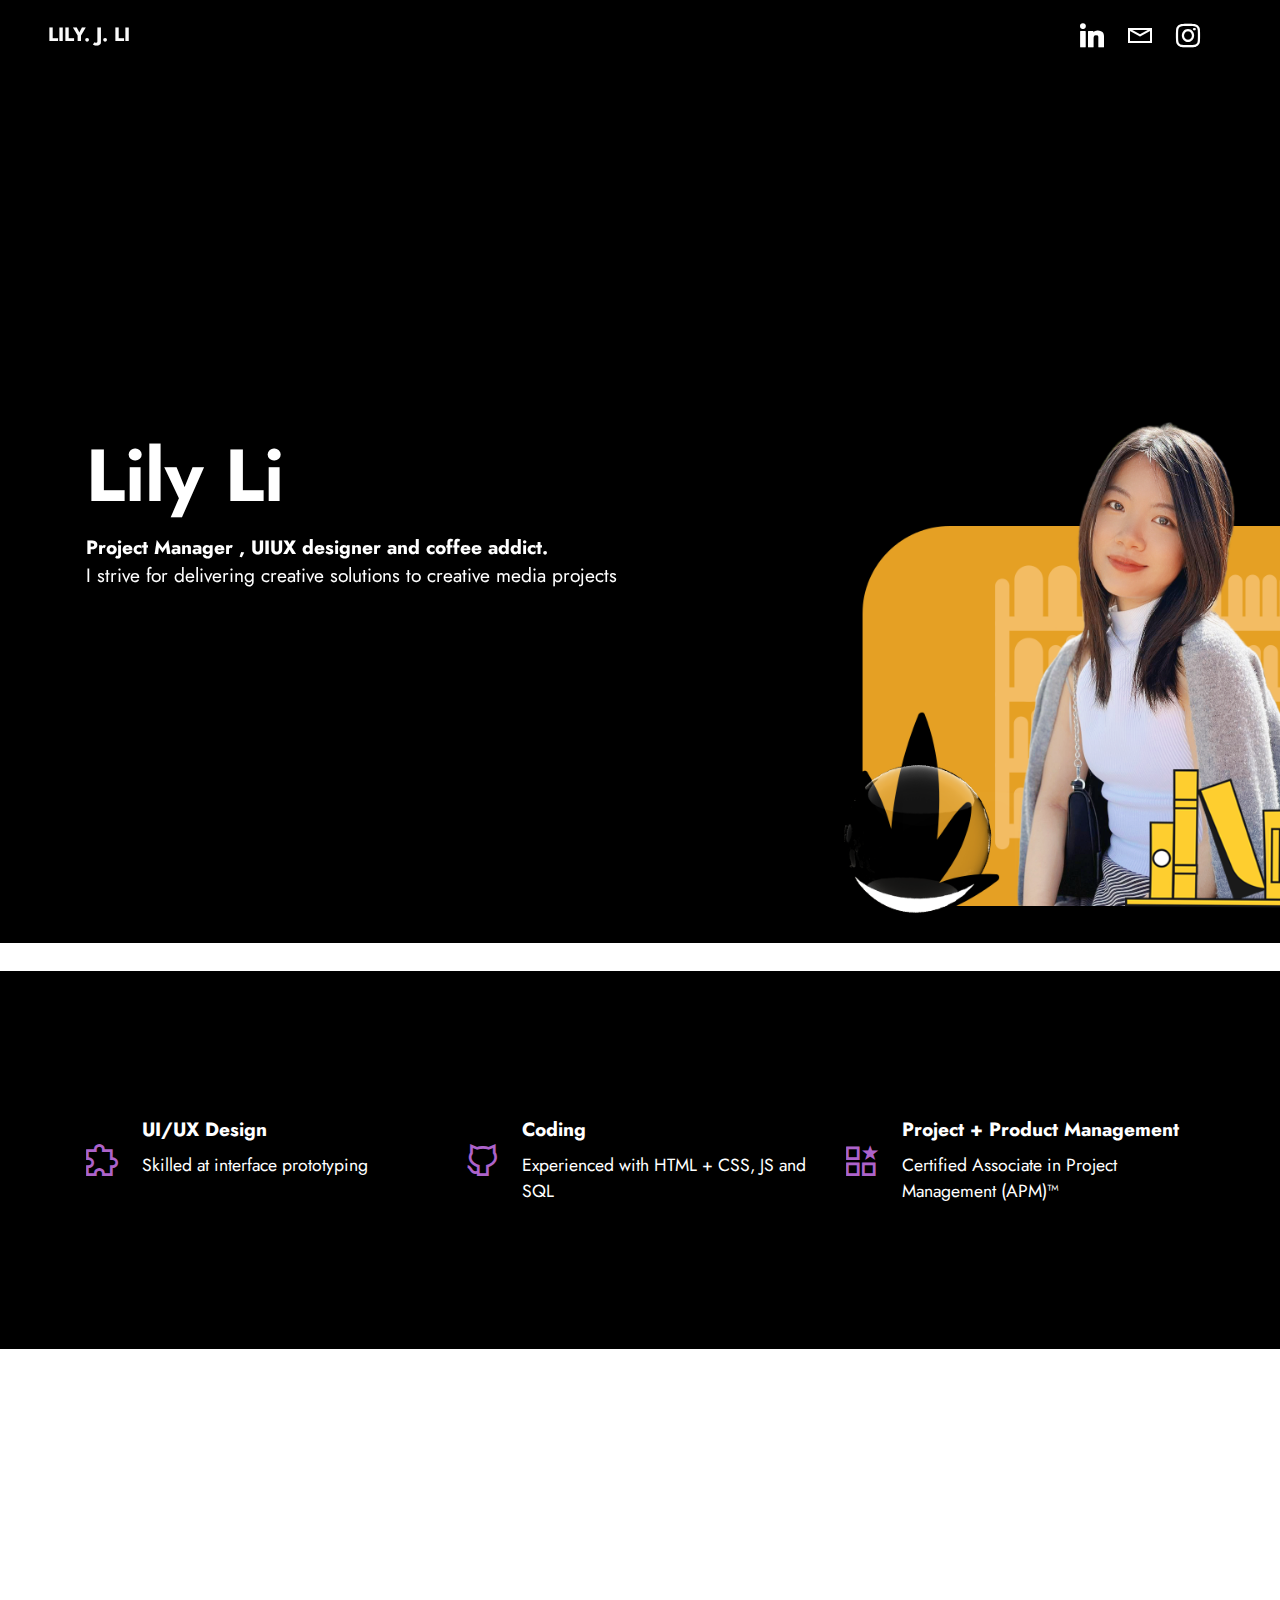
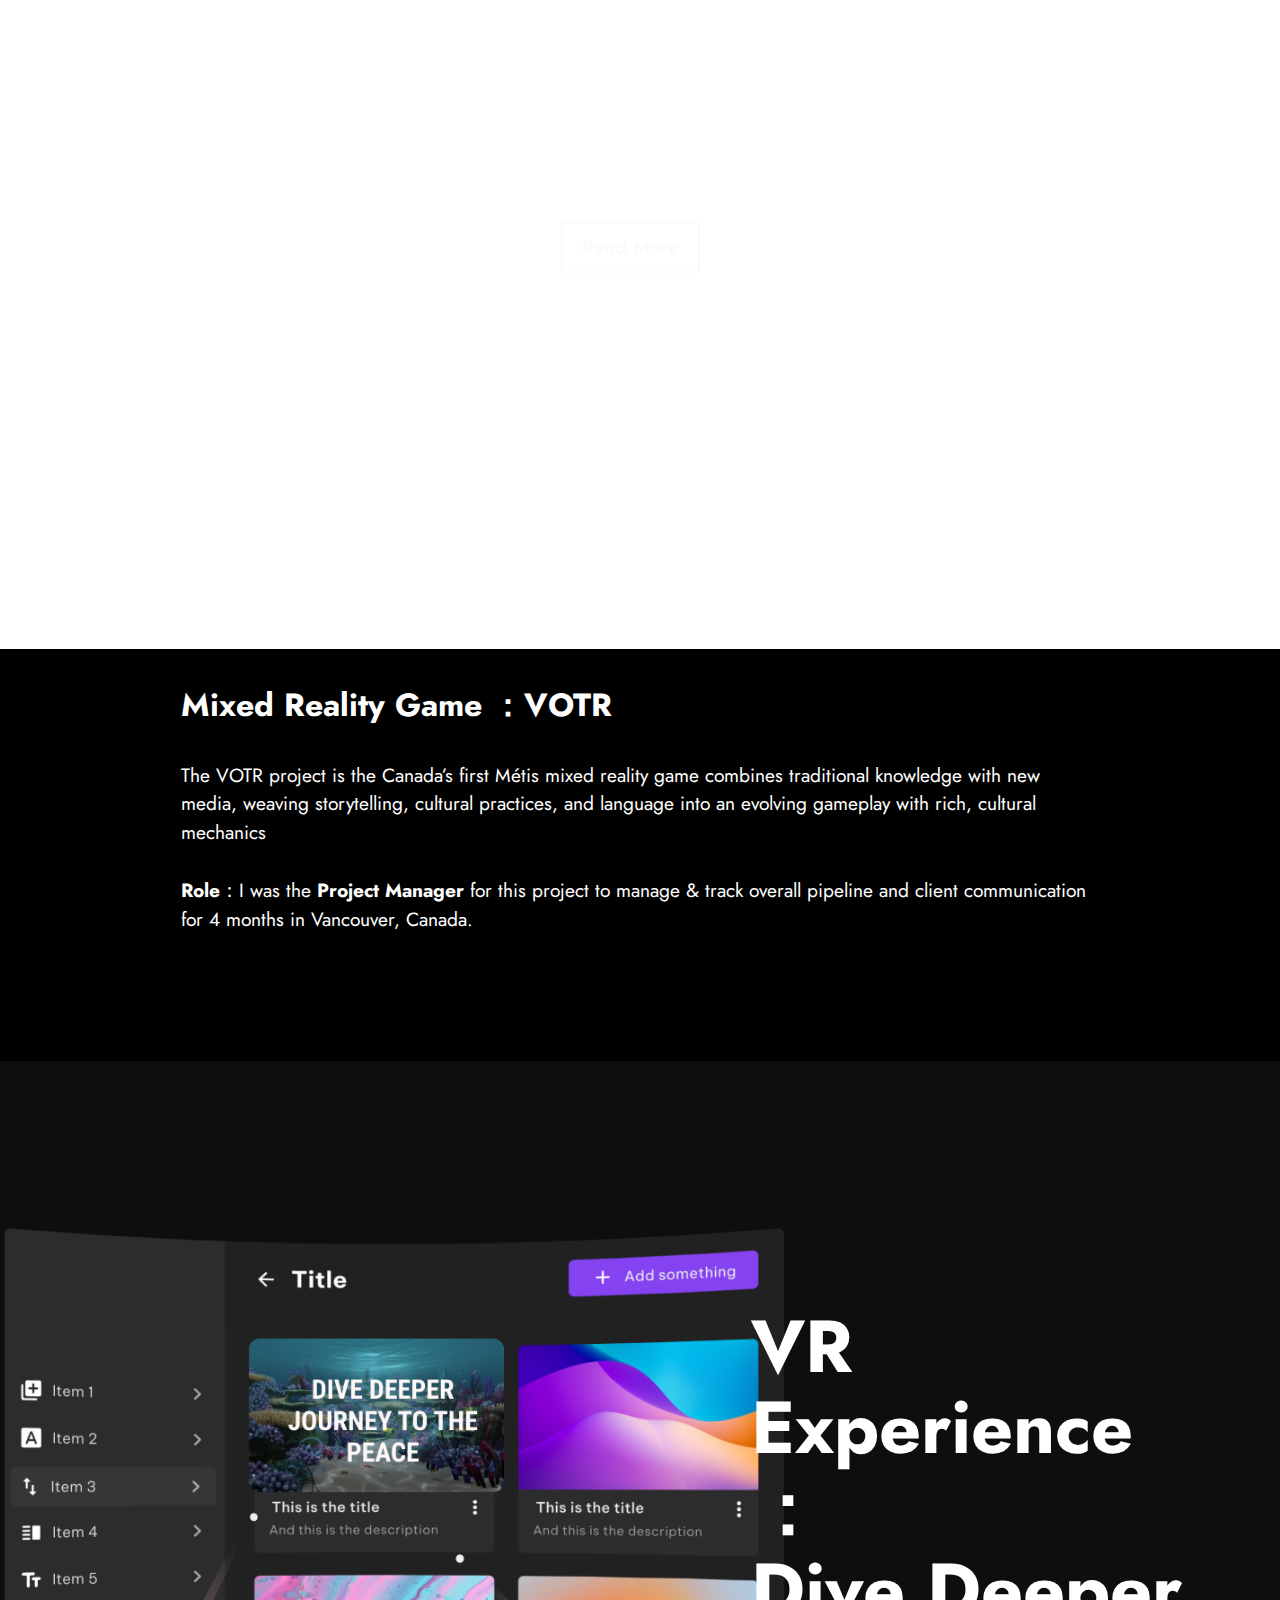
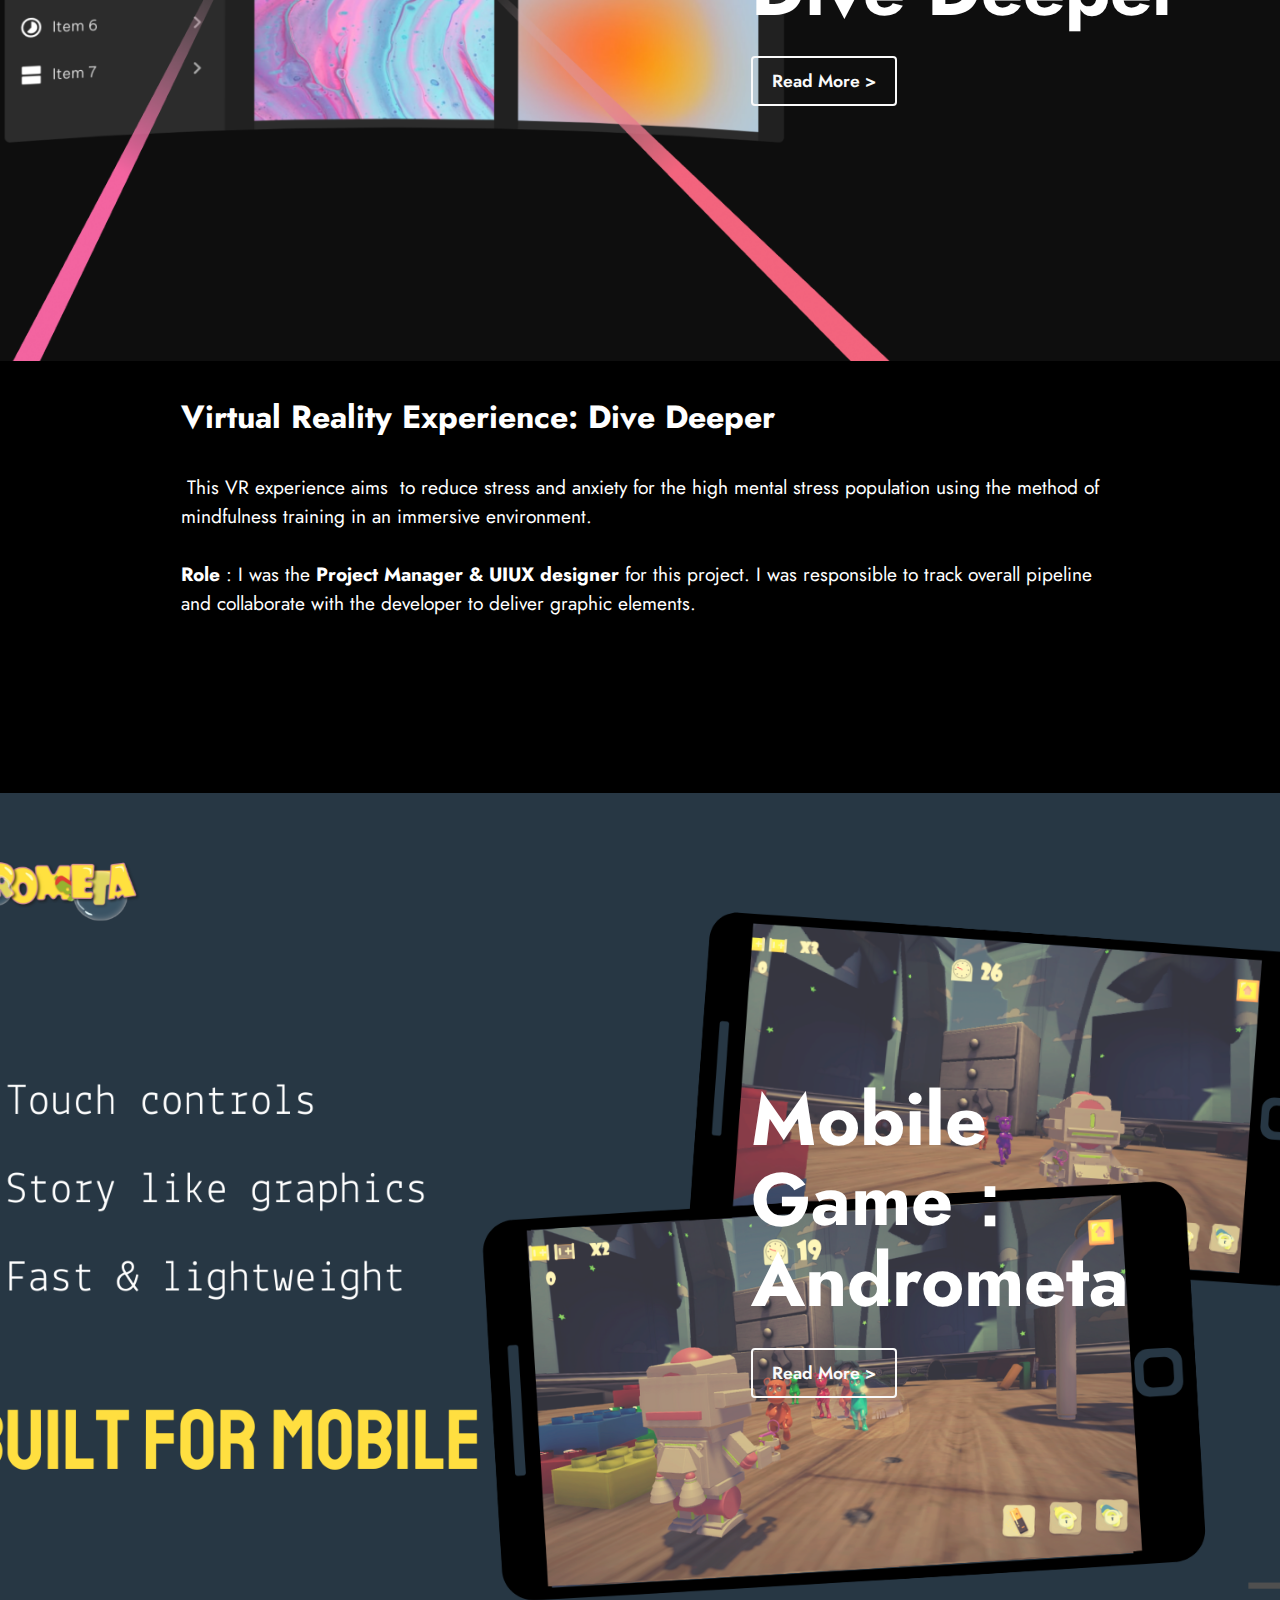
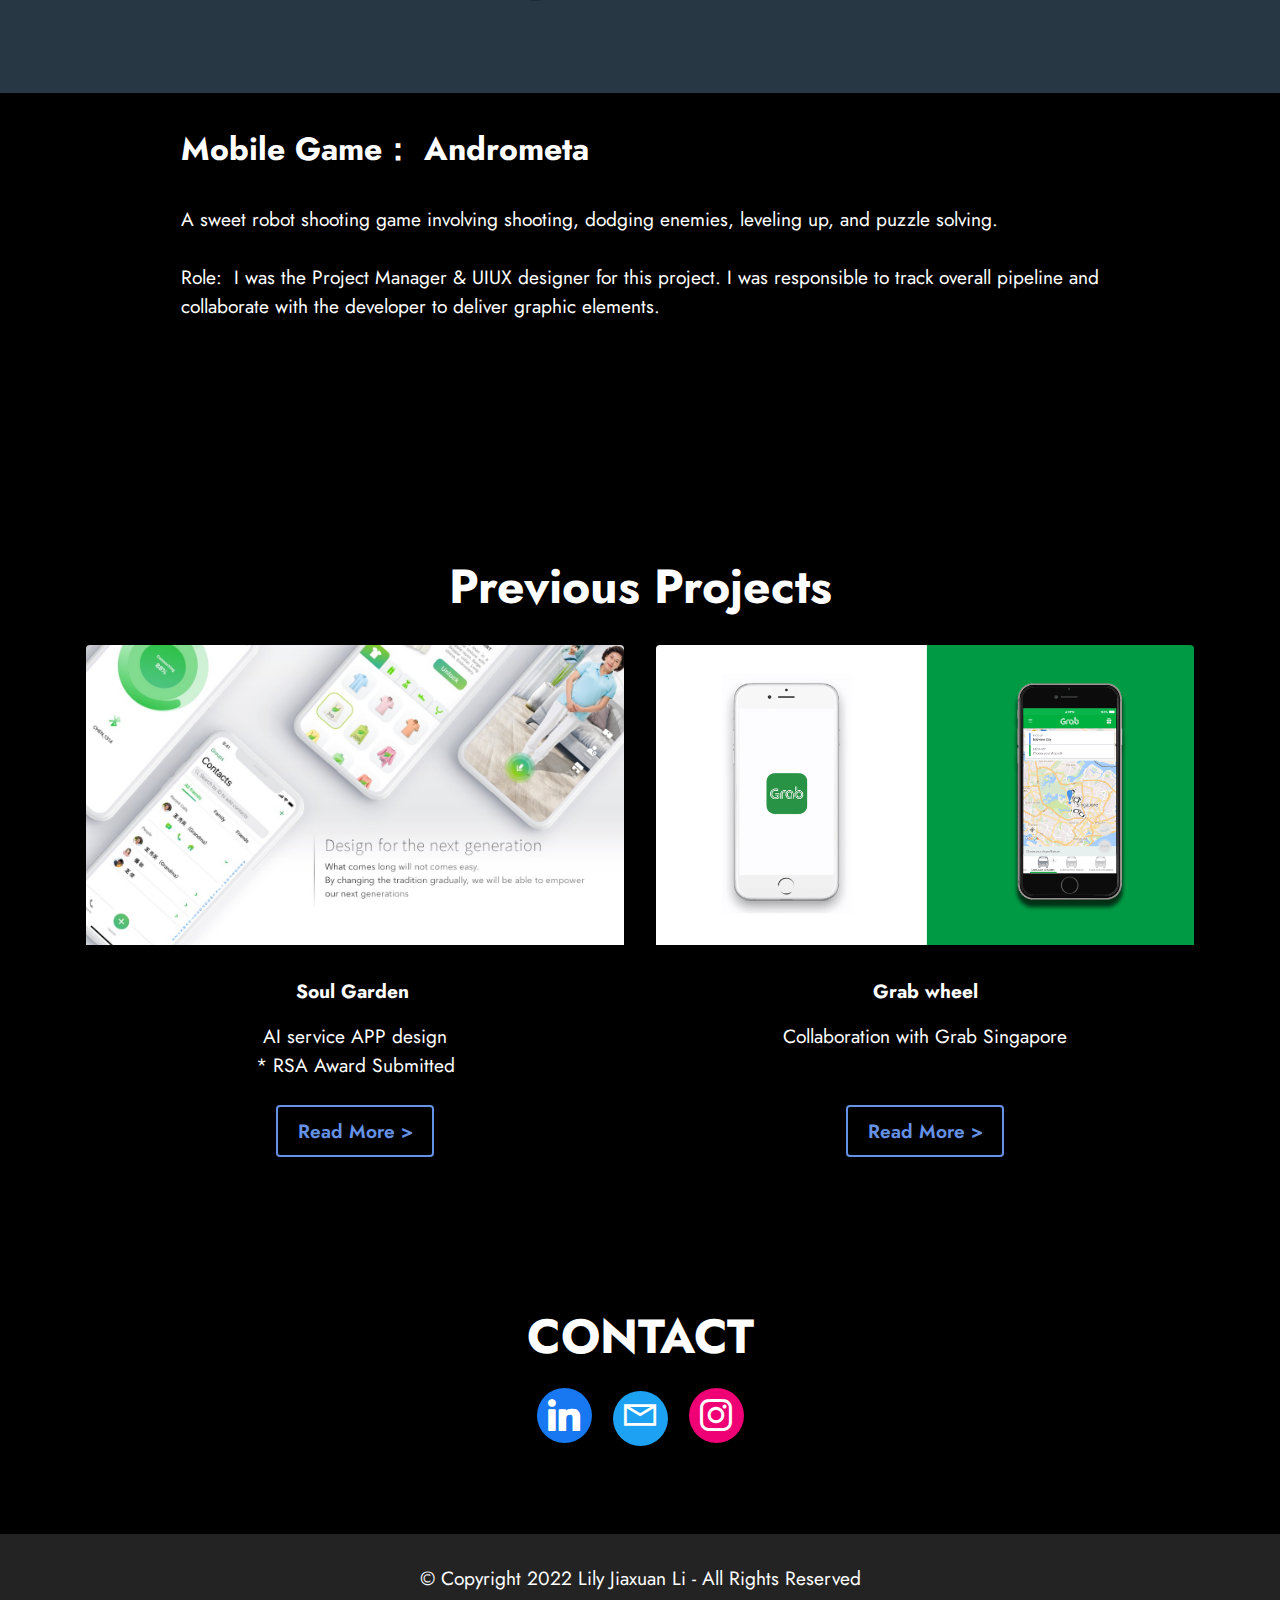
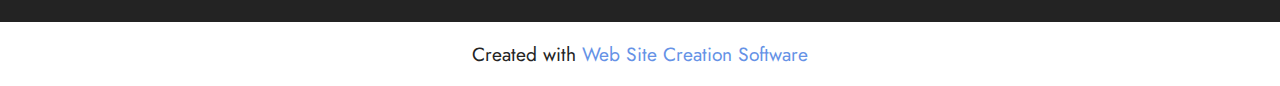
==== commit aa18ba6e: "Add files via upload" ====
--- a/index.html
+++ b/index.html
@@ -19,6 +19,7 @@
   <link rel="stylesheet" href="assets/bootstrap/css/bootstrap.min.css">
   <link rel="stylesheet" href="assets/bootstrap/css/bootstrap-grid.min.css">
   <link rel="stylesheet" href="assets/bootstrap/css/bootstrap-reboot.min.css">
+  <link rel="stylesheet" href="assets/parallax/jarallax.css">
   <link rel="stylesheet" href="assets/dropdown/css/style.css">
   <link rel="stylesheet" href="assets/socicon/css/styles.css">
   <link rel="stylesheet" href="assets/theme/css/style.css">
@@ -69,18 +70,19 @@
     </nav>
 </section>
 
-<section data-bs-version="5.1" class="image3 cid-t82aEzBNpt mbr-fullscreen" id="image3-8k">
-    
-
-    
-
-    <div class="container-fluid">
-        <div class="row justify-content-center">
-            <div class="col-12 col-lg-10">
-                <div class="image-wrapper">
-                    <img src="assets/images/frame-1.png" alt="Mobirise Website Builder">
-                    
-                </div>
+<section data-bs-version="5.1" class="header2 cid-t8vDzpFv4p mbr-fullscreen mbr-parallax-background" id="header2-8w">
+
+    
+
+    
+
+    <div class="container">
+        <div class="row">
+            <div class="col-12 col-lg-7">
+                <h1 class="mbr-section-title mbr-fonts-style mb-3 display-1"><strong>Lily Li&nbsp;</strong></h1>
+                
+                <p class="mbr-text mbr-fonts-style display-7"><strong>Project Manager , UIUX designer and coffee addict.</strong><br>I strive for delivering creative solutions to creative media projects&nbsp;</p>
+                
             </div>
         </div>
     </div>
@@ -125,19 +127,19 @@
     </div>
 </section>
 
-<section data-bs-version="5.1" class="header7 cid-t8vuhMZeex mbr-fullscreen" id="header7-8p">
-
-    
-
-    
-
-    <div class="text-right container">
+<section data-bs-version="5.1" class="header5 cid-t8vEz1ccqV mbr-fullscreen mbr-parallax-background" id="header5-8x">
+
+    
+
+    
+
+    <div class="container">
         <div class="row justify-content-end">
-            <div class="col-12 col-lg-5">
-                <h1 class="mbr-section-title mbr-fonts-style mb-3 display-1"><strong>MR Game: VOTR</strong></h1>
-                
-                
-                <div class="mbr-section-btn mt-3"><a class="btn btn-white-outline display-4" href="page9.html" target="_blank">Read More &gt;</a></div>
+            <div class="col-12 col-lg-7">
+                <h1 class="mbr-section-title mbr-fonts-style mbr-white mb-3 display-1"><strong>MR Game: VOTR</strong></h1>
+                
+                
+                <div class="mbr-section-btn mt-3"><a class="btn btn-white-outline display-7" href="page9.html">Read More</a></div>
             </div>
         </div>
     </div>
@@ -313,7 +315,7 @@
             </div>
         </div>
     </div>
-</section><section class="display-7" style="padding: 0;align-items: center;justify-content: center;flex-wrap: wrap;    align-content: center;display: flex;position: relative;height: 4rem;"><a href="https://mobiri.se/" style="flex: 1 1;height: 4rem;position: absolute;width: 100%;z-index: 1;"><img alt="" style="height: 4rem;" src="[data-uri]"></a><p style="margin: 0;text-align: center;" class="display-7">Built with &#8204;</p><a style="z-index:1" href="https://mobirise.com">Mobirise.com </a></section><script src="assets/bootstrap/js/bootstrap.bundle.min.js"></script>  <script src="assets/smoothscroll/smooth-scroll.js"></script>  <script src="assets/ytplayer/index.js"></script>  <script src="assets/dropdown/js/navbar-dropdown.js"></script>  <script src="assets/theme/js/script.js"></script>  
+</section><section class="display-7" style="padding: 0;align-items: center;justify-content: center;flex-wrap: wrap;    align-content: center;display: flex;position: relative;height: 4rem;"><a href="https://mobiri.se/" style="flex: 1 1;height: 4rem;position: absolute;width: 100%;z-index: 1;"><img alt="" style="height: 4rem;" src="[data-uri]"></a><p style="margin: 0;text-align: center;" class="display-7">Created with &#8204;</p><a style="z-index:1" href="https://mobirise.com"> Web Site  Creation Software</a></section><script src="assets/bootstrap/js/bootstrap.bundle.min.js"></script>  <script src="assets/parallax/jarallax.js"></script>  <script src="assets/smoothscroll/smooth-scroll.js"></script>  <script src="assets/ytplayer/index.js"></script>  <script src="assets/dropdown/js/navbar-dropdown.js"></script>  <script src="assets/theme/js/script.js"></script>  
   
   
 </body>
--- a/assets/parallax/jarallax.css
+++ b/assets/parallax/jarallax.css
@@ -0,0 +1,15 @@
+.jarallax {
+    position: relative;
+    z-index: 0;
+}
+.jarallax > .jarallax-img {
+    position: absolute;
+    object-fit: cover;
+    /* support for plugin https://github.com/bfred-it/object-fit-images */
+    font-family: 'object-fit: cover;';
+    top: 0;
+    left: 0;
+    width: 100%;
+    height: 100%;
+    z-index: -1;
+}--- a/assets/mobirise/css/mbr-additional.css
+++ b/assets/mobirise/css/mbr-additional.css
@@ -1,3 +1,6 @@
+.btn {
+  border-width: 2px;
+}
 body {
   font-family: Jost;
 }
@@ -289,7 +292,7 @@
 .btn-primary-outline,
 .btn-primary-outline:active {
   background-color: transparent !important;
-  border-color: transparent;
+  border-color: #6592e6;
   color: #6592e6;
 }
 .btn-primary-outline:hover,
@@ -298,7 +301,7 @@
 .btn-primary-outline.active {
   color: #2260d2 !important;
   background-color: transparent!important;
-  border-color: transparent!important;
+  border-color: #2260d2 !important;
   box-shadow: none!important;
 }
 .btn-primary-outline.disabled,
@@ -310,7 +313,7 @@
 .btn-secondary-outline,
 .btn-secondary-outline:active {
   background-color: transparent !important;
-  border-color: transparent;
+  border-color: #ff6666;
   color: #ff6666;
 }
 .btn-secondary-outline:hover,
@@ -319,7 +322,7 @@
 .btn-secondary-outline.active {
   color: #ff0f0f !important;
   background-color: transparent!important;
-  border-color: transparent!important;
+  border-color: #ff0f0f !important;
   box-shadow: none!important;
 }
 .btn-secondary-outline.disabled,
@@ -331,7 +334,7 @@
 .btn-info-outline,
 .btn-info-outline:active {
   background-color: transparent !important;
-  border-color: transparent;
+  border-color: #47b5ed;
   color: #47b5ed;
 }
 .btn-info-outline:hover,
@@ -340,7 +343,7 @@
 .btn-info-outline.active {
   color: #148cca !important;
   background-color: transparent!important;
-  border-color: transparent!important;
+  border-color: #148cca !important;
   box-shadow: none!important;
 }
 .btn-info-outline.disabled,
@@ -352,7 +355,7 @@
 .btn-success-outline,
 .btn-success-outline:active {
   background-color: transparent !important;
-  border-color: transparent;
+  border-color: #40b0bf;
   color: #40b0bf;
 }
 .btn-success-outline:hover,
@@ -361,7 +364,7 @@
 .btn-success-outline.active {
   color: #2a747e !important;
   background-color: transparent!important;
-  border-color: transparent!important;
+  border-color: #2a747e !important;
   box-shadow: none!important;
 }
 .btn-success-outline.disabled,
@@ -373,7 +376,7 @@
 .btn-warning-outline,
 .btn-warning-outline:active {
   background-color: transparent !important;
-  border-color: transparent;
+  border-color: #ffe161;
   color: #ffe161;
 }
 .btn-warning-outline:hover,
@@ -382,7 +385,7 @@
 .btn-warning-outline.active {
   color: #ffd10a !important;
   background-color: transparent!important;
-  border-color: transparent!important;
+  border-color: #ffd10a !important;
   box-shadow: none!important;
 }
 .btn-warning-outline.disabled,
@@ -394,7 +397,7 @@
 .btn-danger-outline,
 .btn-danger-outline:active {
   background-color: transparent !important;
-  border-color: transparent;
+  border-color: #ff9966;
   color: #ff9966;
 }
 .btn-danger-outline:hover,
@@ -403,7 +406,7 @@
 .btn-danger-outline.active {
   color: #ff5f0f !important;
   background-color: transparent!important;
-  border-color: transparent!important;
+  border-color: #ff5f0f !important;
   box-shadow: none!important;
 }
 .btn-danger-outline.disabled,
@@ -415,7 +418,7 @@
 .btn-black-outline,
 .btn-black-outline:active {
   background-color: transparent !important;
-  border-color: transparent;
+  border-color: #232323;
   color: #232323;
 }
 .btn-black-outline:hover,
@@ -424,7 +427,7 @@
 .btn-black-outline.active {
   color: #000000 !important;
   background-color: transparent!important;
-  border-color: transparent!important;
+  border-color: #000000 !important;
   box-shadow: none!important;
 }
 .btn-black-outline.disabled,
@@ -436,7 +439,7 @@
 .btn-white-outline,
 .btn-white-outline:active {
   background-color: transparent !important;
-  border-color: transparent;
+  border-color: #fafafa;
   color: #fafafa;
 }
 .btn-white-outline:hover,
@@ -445,7 +448,7 @@
 .btn-white-outline.active {
   color: #cfcfcf !important;
   background-color: transparent!important;
-  border-color: transparent!important;
+  border-color: #cfcfcf !important;
   box-shadow: none!important;
 }
 .btn-white-outline.disabled,
@@ -682,14 +685,8 @@
 a {
   transition: color 0.6s;
 }
-.cid-sfusuhJ6v9 {
-  z-index: 1000;
-  width: 100%;
-  position: relative;
-  min-height: 60px;
-}
-.cid-sfusuhJ6v9 nav.navbar {
-  position: fixed;
+.cid-sfusuhJ6v9 .navbar-dropdown {
+  position: relative !important;
 }
 .cid-sfusuhJ6v9 .dropdown-item:before {
   font-family: Moririse2 !important;
@@ -1000,7 +997,6 @@
 }
 .cid-sfusuhJ6v9 .navbar-dropdown {
   padding: 0 1rem;
-  position: fixed;
 }
 .cid-sfusuhJ6v9 a.nav-link {
   display: flex;
@@ -1029,23 +1025,19 @@
     left: -1rem;
   }
 }
-.cid-t82aEzBNpt {
-  background-color: #000000;
-}
-@media (max-width: 991px) {
-  .cid-t82aEzBNpt .image-wrapper {
-    margin-bottom: 1rem;
-  }
-}
-.cid-t82aEzBNpt .row {
-  flex-direction: row-reverse;
-}
-.cid-t82aEzBNpt img {
-  width: 100%;
+.cid-t8vDzpFv4p {
+  background-image: url("../../../assets/images/10.png");
+}
+.cid-t8vDzpFv4p .mbr-section-title {
+  color: #ffffff;
+}
+.cid-t8vDzpFv4p .mbr-text,
+.cid-t8vDzpFv4p .mbr-section-btn {
+  color: #ffffff;
 }
 .cid-seElMoyIQG {
   padding-top: 9rem;
-  padding-bottom: 5rem;
+  padding-bottom: 9rem;
   background-color: #000000;
 }
 .cid-seElMoyIQG .card-wrapper {
@@ -1067,144 +1059,54 @@
 .cid-seElMoyIQG .card-text {
   color: #ffffff;
 }
-.cid-t0RBkNvS1s {
-  padding-top: 6rem;
-  padding-bottom: 5rem;
+.cid-t8vEz1ccqV {
+  background-image: url("../../../assets/images/slide-16-9.png");
+}
+.cid-t8vsLzjcyQ {
+  padding-top: 2rem;
+  padding-bottom: 7rem;
   background-color: #000000;
 }
-.cid-t0RBkNvS1s img,
-.cid-t0RBkNvS1s .item-img {
-  width: 100%;
-}
-.cid-t0RBkNvS1s .item:focus,
-.cid-t0RBkNvS1s span:focus {
-  outline: none;
-}
-.cid-t0RBkNvS1s .item-wrapper {
-  position: relative;
-}
-.cid-t0RBkNvS1s .slide-content {
-  position: relative;
-  border-radius: 4px;
-  background: #f3f3f3;
-  height: 100%;
-  display: flex;
-  overflow: hidden;
-  flex-flow: column nowrap;
-}
-@media (min-width: 992px) {
-  .cid-t0RBkNvS1s .slide-content .item-content {
-    padding: 2rem 2rem 0;
-  }
-  .cid-t0RBkNvS1s .slide-content .item-footer {
-    padding: 0 2rem 2rem;
-  }
-}
-@media (max-width: 991px) {
-  .cid-t0RBkNvS1s .slide-content .item-content {
-    padding: 1rem 1rem 0;
-  }
-  .cid-t0RBkNvS1s .slide-content .item-footer {
-    padding: 0 1rem 1rem;
-  }
-}
-.cid-t0RBkNvS1s .mbr-section-btn {
-  margin-top: auto !important;
-}
-.cid-t0RBkNvS1s .mbr-section-title {
-  color: #ffffff;
-}
-.cid-t0RBkNvS1s .mbr-text,
-.cid-t0RBkNvS1s .mbr-section-btn {
-  text-align: center;
-}
-.cid-t0RBkNvS1s .item-title {
-  text-align: center;
-}
-.cid-t0RBkNvS1s .item-subtitle {
+.cid-t8vsLzjcyQ .mbr-text {
+  color: #ffffff;
   text-align: left;
 }
-.cid-t0RBkNvS1s .embla__slide {
-  display: flex;
-  justify-content: center;
-  position: relative;
-  min-width: 410px;
-  max-width: 410px;
-}
-@media (max-width: 768px) {
-  .cid-t0RBkNvS1s .embla__slide {
-    min-width: 70%;
-    max-width: initial;
-    margin-left: 1rem !important;
-    margin-right: 1rem !important;
-  }
-}
-.cid-t0RBkNvS1s .embla__button--next,
-.cid-t0RBkNvS1s .embla__button--prev {
-  display: flex;
-}
-.cid-t0RBkNvS1s .embla__button {
-  top: 50%;
-  width: 60px;
-  height: 60px;
-  margin-top: -1.5rem;
-  font-size: 22px;
-  background-color: rgba(0, 0, 0, 0.5);
-  color: #fff;
-  border: 2px solid #fff;
-  border-radius: 50%;
-  transition: all 0.3s;
-  position: absolute;
-  display: flex;
-  justify-content: center;
-  align-items: center;
-}
-@media (max-width: 768px) {
-  .cid-t0RBkNvS1s .embla__button {
-    display: none;
-  }
-}
-.cid-t0RBkNvS1s .embla__button:disabled {
-  cursor: default;
-  display: none;
-}
-.cid-t0RBkNvS1s .embla__button:hover {
-  background: #000;
-  color: rgba(255, 255, 255, 0.5);
-}
-.cid-t0RBkNvS1s .embla__button.embla__button--prev {
-  left: 0;
-  margin-left: 2.5rem;
-}
-.cid-t0RBkNvS1s .embla__button.embla__button--next {
-  right: 0;
-  margin-right: 2.5rem;
-}
-@media (max-width: 767px) {
-  .cid-t0RBkNvS1s .embla__button {
-    top: auto;
-  }
-}
-.cid-t0RBkNvS1s .embla {
-  position: relative;
-  width: 100%;
-}
-.cid-t0RBkNvS1s .embla__viewport {
-  overflow: hidden;
-  width: 100%;
-}
-.cid-t0RBkNvS1s .embla__viewport.is-draggable {
-  cursor: grab;
-}
-.cid-t0RBkNvS1s .embla__viewport.is-dragging {
-  cursor: grabbing;
-}
-.cid-t0RBkNvS1s .embla__container {
-  display: flex;
-  user-select: none;
-  -webkit-touch-callout: none;
-  -khtml-user-select: none;
-  -webkit-tap-highlight-color: transparent;
+.cid-t8vsLzjcyQ .mbr-section-subtitle {
+  color: #ffffff;
+}
+.cid-t8vuLJ7Oy6 {
+  background-image: url("../../../assets/images/cover11.png");
+}
+.cid-t8vuLJ7Oy6 .mbr-section-title {
+  color: #ffffff;
+}
+.cid-t8vuYxlc0R {
+  padding-top: 2rem;
+  padding-bottom: 10rem;
+  background-color: #000000;
+}
+.cid-t8vuYxlc0R .mbr-text {
+  color: #ffffff;
+}
+.cid-t8vuYxlc0R .mbr-section-subtitle {
+  color: #ffffff;
+}
+.cid-t8vv9lEkMh {
+  background-image: url("../../../assets/images/9.png");
+}
+.cid-t8vv9lEkMh .mbr-section-title {
+  color: #ffffff;
+}
+.cid-t8vvWnN20d {
+  padding-top: 2rem;
+  padding-bottom: 10rem;
+  background-color: #000000;
+}
+.cid-t8vvWnN20d .mbr-text {
+  color: #ffffff;
+}
+.cid-t8vvWnN20d .mbr-section-subtitle {
+  color: #ffffff;
 }
 .cid-seVIAk7tf1 {
   padding-top: 4rem;
--- a/assets/mobirise/css/mbr-additional.css
+++ b/assets/mobirise/css/mbr-additional.css
@@ -1,3 +1,6 @@
+.btn {
+  border-width: 2px;
+}
 body {
   font-family: Jost;
 }
@@ -289,7 +292,7 @@
 .btn-primary-outline,
 .btn-primary-outline:active {
   background-color: transparent !important;
-  border-color: transparent;
+  border-color: #6592e6;
   color: #6592e6;
 }
 .btn-primary-outline:hover,
@@ -298,7 +301,7 @@
 .btn-primary-outline.active {
   color: #2260d2 !important;
   background-color: transparent!important;
-  border-color: transparent!important;
+  border-color: #2260d2 !important;
   box-shadow: none!important;
 }
 .btn-primary-outline.disabled,
@@ -310,7 +313,7 @@
 .btn-secondary-outline,
 .btn-secondary-outline:active {
   background-color: transparent !important;
-  border-color: transparent;
+  border-color: #ff6666;
   color: #ff6666;
 }
 .btn-secondary-outline:hover,
@@ -319,7 +322,7 @@
 .btn-secondary-outline.active {
   color: #ff0f0f !important;
   background-color: transparent!important;
-  border-color: transparent!important;
+  border-color: #ff0f0f !important;
   box-shadow: none!important;
 }
 .btn-secondary-outline.disabled,
@@ -331,7 +334,7 @@
 .btn-info-outline,
 .btn-info-outline:active {
   background-color: transparent !important;
-  border-color: transparent;
+  border-color: #47b5ed;
   color: #47b5ed;
 }
 .btn-info-outline:hover,
@@ -340,7 +343,7 @@
 .btn-info-outline.active {
   color: #148cca !important;
   background-color: transparent!important;
-  border-color: transparent!important;
+  border-color: #148cca !important;
   box-shadow: none!important;
 }
 .btn-info-outline.disabled,
@@ -352,7 +355,7 @@
 .btn-success-outline,
 .btn-success-outline:active {
   background-color: transparent !important;
-  border-color: transparent;
+  border-color: #40b0bf;
   color: #40b0bf;
 }
 .btn-success-outline:hover,
@@ -361,7 +364,7 @@
 .btn-success-outline.active {
   color: #2a747e !important;
   background-color: transparent!important;
-  border-color: transparent!important;
+  border-color: #2a747e !important;
   box-shadow: none!important;
 }
 .btn-success-outline.disabled,
@@ -373,7 +376,7 @@
 .btn-warning-outline,
 .btn-warning-outline:active {
   background-color: transparent !important;
-  border-color: transparent;
+  border-color: #ffe161;
   color: #ffe161;
 }
 .btn-warning-outline:hover,
@@ -382,7 +385,7 @@
 .btn-warning-outline.active {
   color: #ffd10a !important;
   background-color: transparent!important;
-  border-color: transparent!important;
+  border-color: #ffd10a !important;
   box-shadow: none!important;
 }
 .btn-warning-outline.disabled,
@@ -394,7 +397,7 @@
 .btn-danger-outline,
 .btn-danger-outline:active {
   background-color: transparent !important;
-  border-color: transparent;
+  border-color: #ff9966;
   color: #ff9966;
 }
 .btn-danger-outline:hover,
@@ -403,7 +406,7 @@
 .btn-danger-outline.active {
   color: #ff5f0f !important;
   background-color: transparent!important;
-  border-color: transparent!important;
+  border-color: #ff5f0f !important;
   box-shadow: none!important;
 }
 .btn-danger-outline.disabled,
@@ -415,7 +418,7 @@
 .btn-black-outline,
 .btn-black-outline:active {
   background-color: transparent !important;
-  border-color: transparent;
+  border-color: #232323;
   color: #232323;
 }
 .btn-black-outline:hover,
@@ -424,7 +427,7 @@
 .btn-black-outline.active {
   color: #000000 !important;
   background-color: transparent!important;
-  border-color: transparent!important;
+  border-color: #000000 !important;
   box-shadow: none!important;
 }
 .btn-black-outline.disabled,
@@ -436,7 +439,7 @@
 .btn-white-outline,
 .btn-white-outline:active {
   background-color: transparent !important;
-  border-color: transparent;
+  border-color: #fafafa;
   color: #fafafa;
 }
 .btn-white-outline:hover,
@@ -445,7 +448,7 @@
 .btn-white-outline.active {
   color: #cfcfcf !important;
   background-color: transparent!important;
-  border-color: transparent!important;
+  border-color: #cfcfcf !important;
   box-shadow: none!important;
 }
 .btn-white-outline.disabled,
@@ -682,14 +685,8 @@
 a {
   transition: color 0.6s;
 }
-.cid-sfusuhJ6v9 {
-  z-index: 1000;
-  width: 100%;
-  position: relative;
-  min-height: 60px;
-}
-.cid-sfusuhJ6v9 nav.navbar {
-  position: fixed;
+.cid-sfusuhJ6v9 .navbar-dropdown {
+  position: relative !important;
 }
 .cid-sfusuhJ6v9 .dropdown-item:before {
   font-family: Moririse2 !important;
@@ -1000,7 +997,6 @@
 }
 .cid-sfusuhJ6v9 .navbar-dropdown {
   padding: 0 1rem;
-  position: fixed;
 }
 .cid-sfusuhJ6v9 a.nav-link {
   display: flex;
@@ -1029,23 +1025,19 @@
     left: -1rem;
   }
 }
-.cid-t82aEzBNpt {
-  background-color: #000000;
-}
-@media (max-width: 991px) {
-  .cid-t82aEzBNpt .image-wrapper {
-    margin-bottom: 1rem;
-  }
-}
-.cid-t82aEzBNpt .row {
-  flex-direction: row-reverse;
-}
-.cid-t82aEzBNpt img {
-  width: 100%;
+.cid-t8vDzpFv4p {
+  background-image: url("../../../assets/images/10.png");
+}
+.cid-t8vDzpFv4p .mbr-section-title {
+  color: #ffffff;
+}
+.cid-t8vDzpFv4p .mbr-text,
+.cid-t8vDzpFv4p .mbr-section-btn {
+  color: #ffffff;
 }
 .cid-seElMoyIQG {
   padding-top: 9rem;
-  padding-bottom: 5rem;
+  padding-bottom: 9rem;
   background-color: #000000;
 }
 .cid-seElMoyIQG .card-wrapper {
@@ -1067,144 +1059,54 @@
 .cid-seElMoyIQG .card-text {
   color: #ffffff;
 }
-.cid-t0RBkNvS1s {
-  padding-top: 6rem;
-  padding-bottom: 5rem;
+.cid-t8vEz1ccqV {
+  background-image: url("../../../assets/images/slide-16-9.png");
+}
+.cid-t8vsLzjcyQ {
+  padding-top: 2rem;
+  padding-bottom: 7rem;
   background-color: #000000;
 }
-.cid-t0RBkNvS1s img,
-.cid-t0RBkNvS1s .item-img {
-  width: 100%;
-}
-.cid-t0RBkNvS1s .item:focus,
-.cid-t0RBkNvS1s span:focus {
-  outline: none;
-}
-.cid-t0RBkNvS1s .item-wrapper {
-  position: relative;
-}
-.cid-t0RBkNvS1s .slide-content {
-  position: relative;
-  border-radius: 4px;
-  background: #f3f3f3;
-  height: 100%;
-  display: flex;
-  overflow: hidden;
-  flex-flow: column nowrap;
-}
-@media (min-width: 992px) {
-  .cid-t0RBkNvS1s .slide-content .item-content {
-    padding: 2rem 2rem 0;
-  }
-  .cid-t0RBkNvS1s .slide-content .item-footer {
-    padding: 0 2rem 2rem;
-  }
-}
-@media (max-width: 991px) {
-  .cid-t0RBkNvS1s .slide-content .item-content {
-    padding: 1rem 1rem 0;
-  }
-  .cid-t0RBkNvS1s .slide-content .item-footer {
-    padding: 0 1rem 1rem;
-  }
-}
-.cid-t0RBkNvS1s .mbr-section-btn {
-  margin-top: auto !important;
-}
-.cid-t0RBkNvS1s .mbr-section-title {
-  color: #ffffff;
-}
-.cid-t0RBkNvS1s .mbr-text,
-.cid-t0RBkNvS1s .mbr-section-btn {
-  text-align: center;
-}
-.cid-t0RBkNvS1s .item-title {
-  text-align: center;
-}
-.cid-t0RBkNvS1s .item-subtitle {
+.cid-t8vsLzjcyQ .mbr-text {
+  color: #ffffff;
   text-align: left;
 }
-.cid-t0RBkNvS1s .embla__slide {
-  display: flex;
-  justify-content: center;
-  position: relative;
-  min-width: 410px;
-  max-width: 410px;
-}
-@media (max-width: 768px) {
-  .cid-t0RBkNvS1s .embla__slide {
-    min-width: 70%;
-    max-width: initial;
-    margin-left: 1rem !important;
-    margin-right: 1rem !important;
-  }
-}
-.cid-t0RBkNvS1s .embla__button--next,
-.cid-t0RBkNvS1s .embla__button--prev {
-  display: flex;
-}
-.cid-t0RBkNvS1s .embla__button {
-  top: 50%;
-  width: 60px;
-  height: 60px;
-  margin-top: -1.5rem;
-  font-size: 22px;
-  background-color: rgba(0, 0, 0, 0.5);
-  color: #fff;
-  border: 2px solid #fff;
-  border-radius: 50%;
-  transition: all 0.3s;
-  position: absolute;
-  display: flex;
-  justify-content: center;
-  align-items: center;
-}
-@media (max-width: 768px) {
-  .cid-t0RBkNvS1s .embla__button {
-    display: none;
-  }
-}
-.cid-t0RBkNvS1s .embla__button:disabled {
-  cursor: default;
-  display: none;
-}
-.cid-t0RBkNvS1s .embla__button:hover {
-  background: #000;
-  color: rgba(255, 255, 255, 0.5);
-}
-.cid-t0RBkNvS1s .embla__button.embla__button--prev {
-  left: 0;
-  margin-left: 2.5rem;
-}
-.cid-t0RBkNvS1s .embla__button.embla__button--next {
-  right: 0;
-  margin-right: 2.5rem;
-}
-@media (max-width: 767px) {
-  .cid-t0RBkNvS1s .embla__button {
-    top: auto;
-  }
-}
-.cid-t0RBkNvS1s .embla {
-  position: relative;
-  width: 100%;
-}
-.cid-t0RBkNvS1s .embla__viewport {
-  overflow: hidden;
-  width: 100%;
-}
-.cid-t0RBkNvS1s .embla__viewport.is-draggable {
-  cursor: grab;
-}
-.cid-t0RBkNvS1s .embla__viewport.is-dragging {
-  cursor: grabbing;
-}
-.cid-t0RBkNvS1s .embla__container {
-  display: flex;
-  user-select: none;
-  -webkit-touch-callout: none;
-  -khtml-user-select: none;
-  -webkit-tap-highlight-color: transparent;
+.cid-t8vsLzjcyQ .mbr-section-subtitle {
+  color: #ffffff;
+}
+.cid-t8vuLJ7Oy6 {
+  background-image: url("../../../assets/images/cover11.png");
+}
+.cid-t8vuLJ7Oy6 .mbr-section-title {
+  color: #ffffff;
+}
+.cid-t8vuYxlc0R {
+  padding-top: 2rem;
+  padding-bottom: 10rem;
+  background-color: #000000;
+}
+.cid-t8vuYxlc0R .mbr-text {
+  color: #ffffff;
+}
+.cid-t8vuYxlc0R .mbr-section-subtitle {
+  color: #ffffff;
+}
+.cid-t8vv9lEkMh {
+  background-image: url("../../../assets/images/9.png");
+}
+.cid-t8vv9lEkMh .mbr-section-title {
+  color: #ffffff;
+}
+.cid-t8vvWnN20d {
+  padding-top: 2rem;
+  padding-bottom: 10rem;
+  background-color: #000000;
+}
+.cid-t8vvWnN20d .mbr-text {
+  color: #ffffff;
+}
+.cid-t8vvWnN20d .mbr-section-subtitle {
+  color: #ffffff;
 }
 .cid-seVIAk7tf1 {
   padding-top: 4rem;
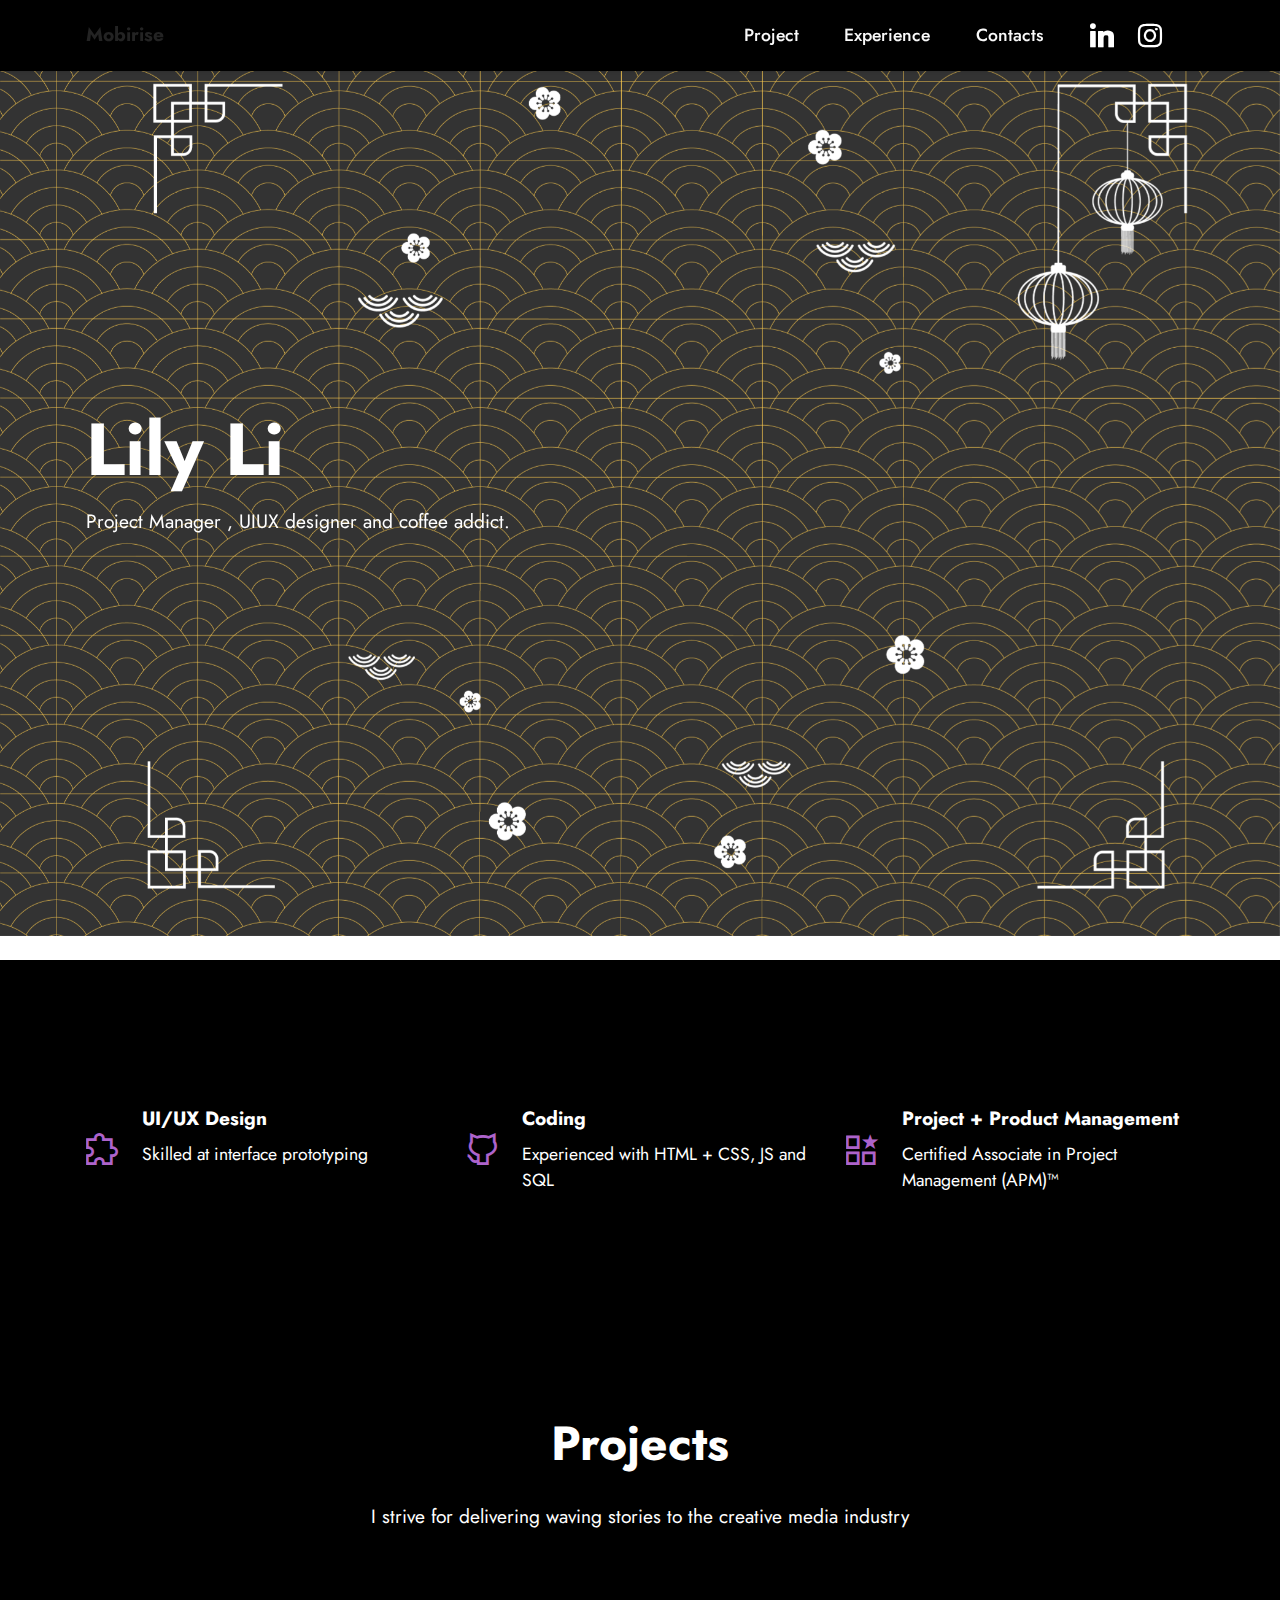
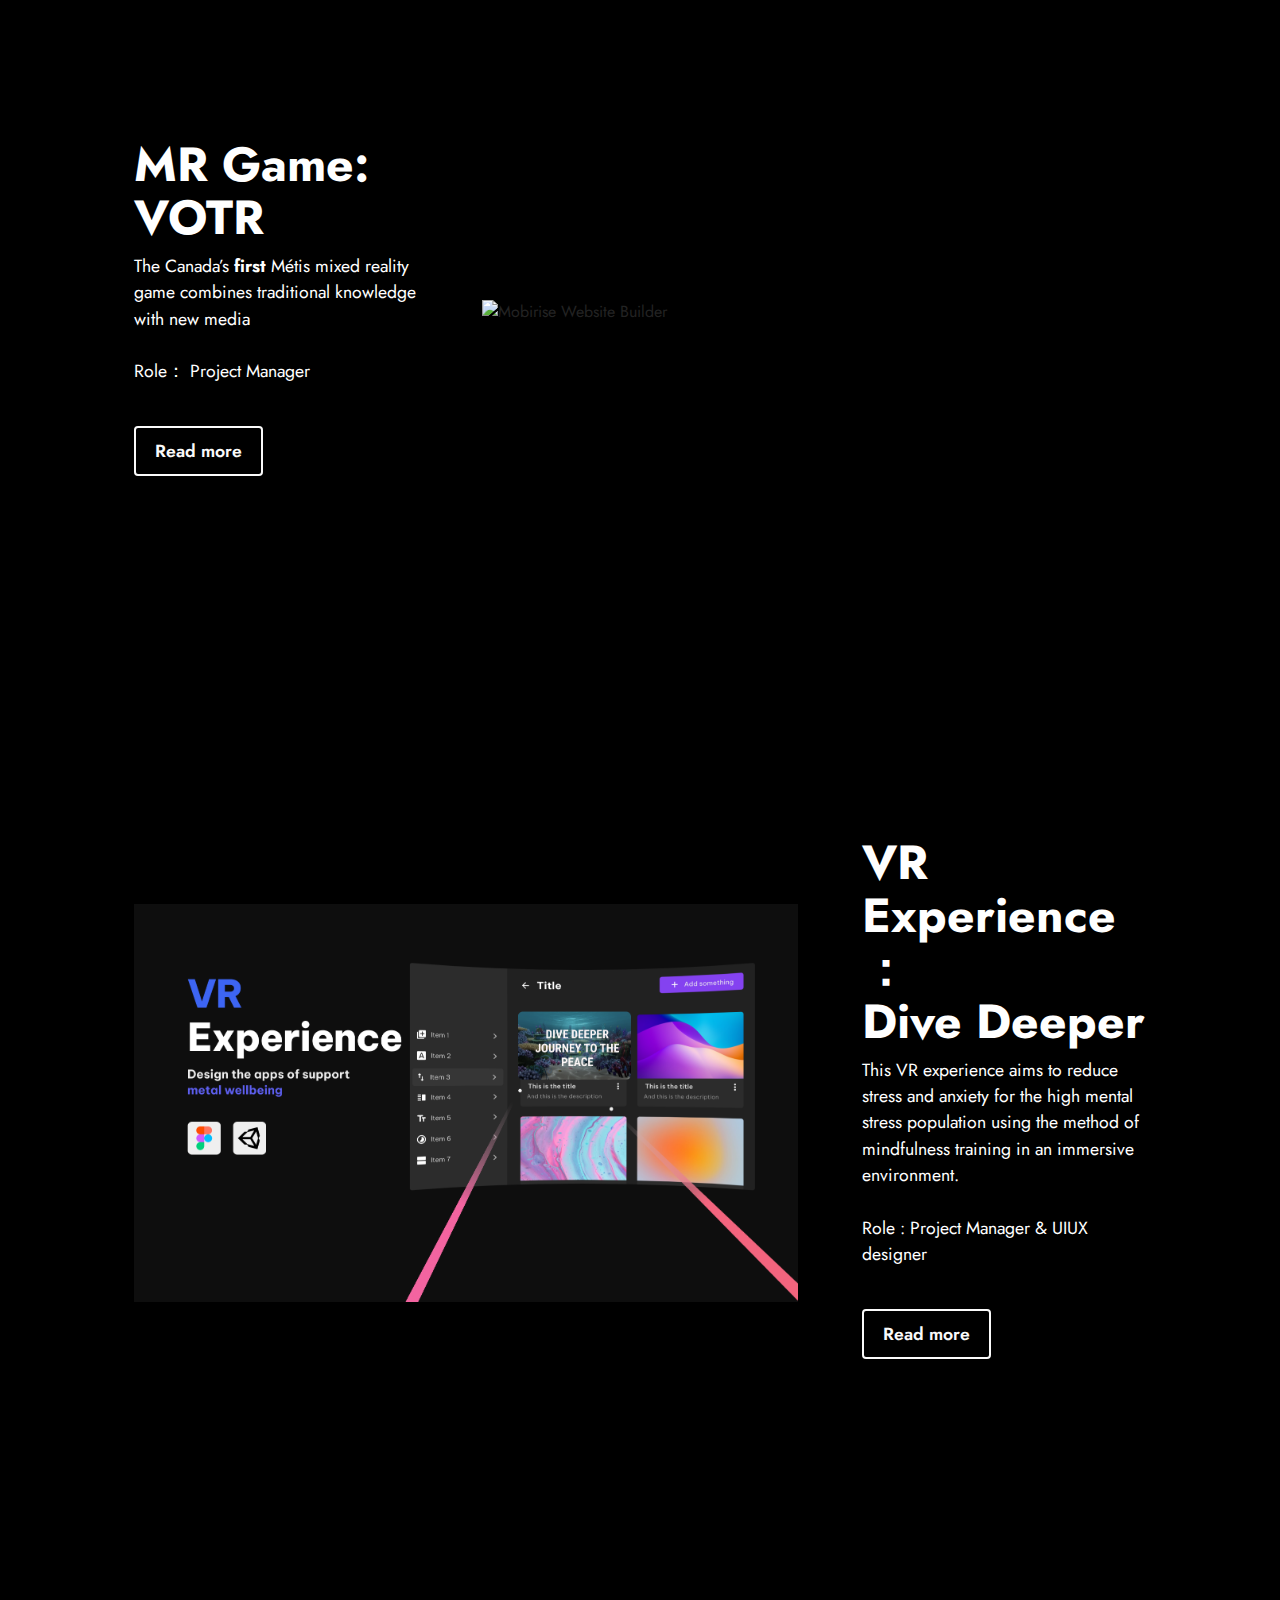
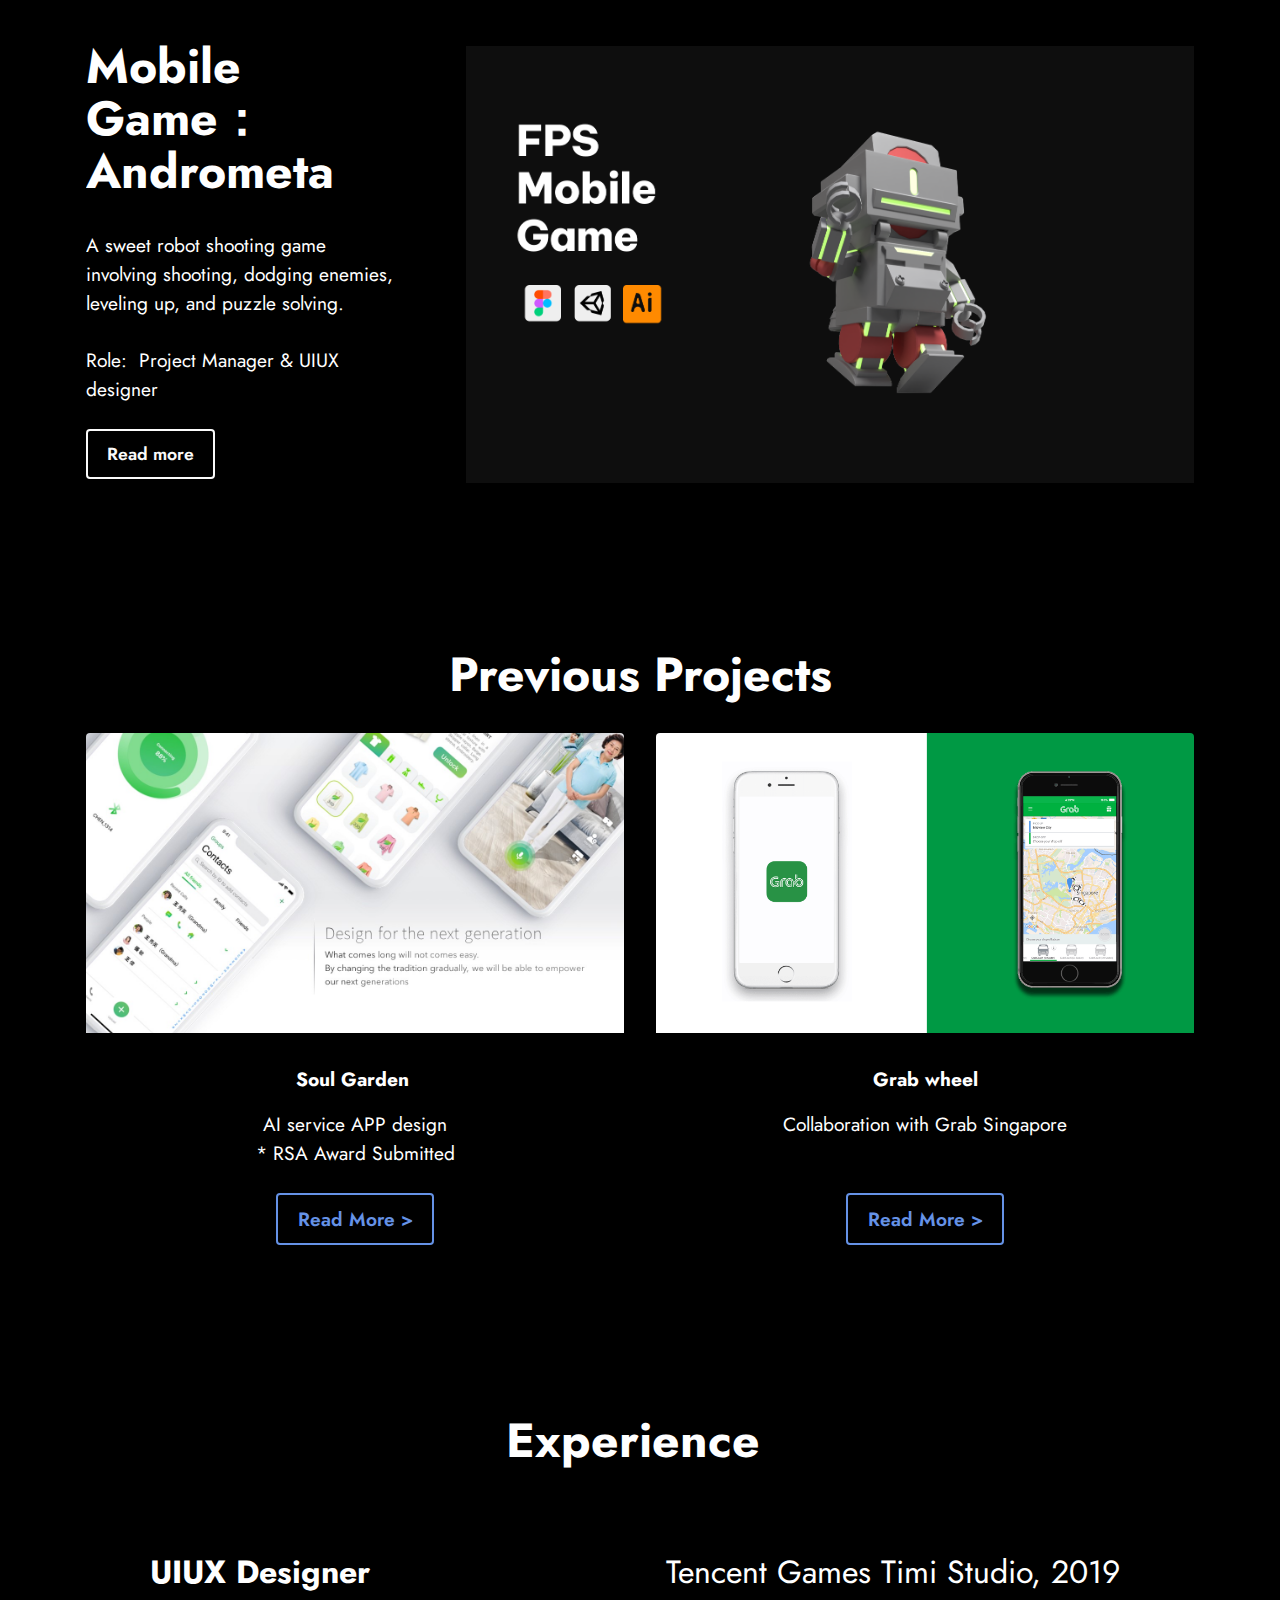
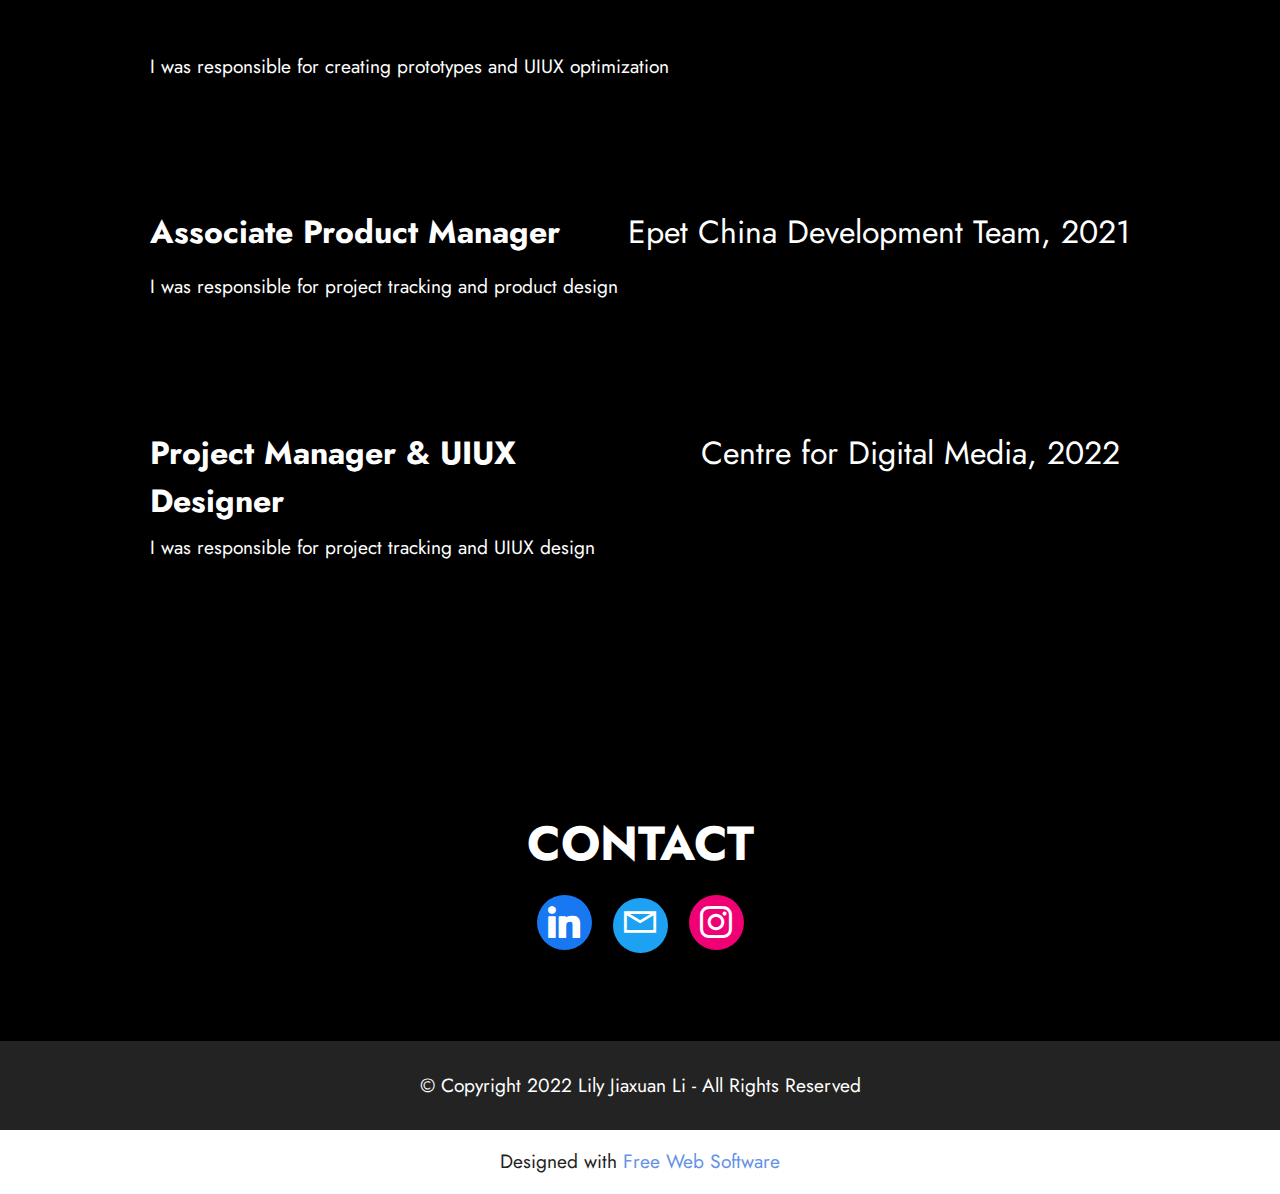
==== commit 3fb1f396: "Add files via upload" ====
--- a/index.html
+++ b/index.html
@@ -33,14 +33,13 @@
 </head>
 <body>
   
-  <section data-bs-version="5.1" class="menu menu1 cid-sfusuhJ6v9" once="menu" id="menu1-20">
-    
-
-    <nav class="navbar navbar-dropdown navbar-expand-lg">
-        <div class="container-fluid">
+  <section data-bs-version="5.1" class="menu menu3 cid-t8vMw5JISH" once="menu" id="menu3-92">
+    
+    <nav class="navbar navbar-dropdown navbar-fixed-top navbar-expand-lg">
+        <div class="container">
             <div class="navbar-brand">
                 
-                <span class="navbar-caption-wrap"><a class="navbar-caption text-white display-7" href="index.html">LILY. J. LI</a></span>
+                <span class="navbar-caption-wrap"><a class="navbar-caption text-black display-7" href="https://mobiri.se">Mobirise</a></span>
             </div>
             <button class="navbar-toggler" type="button" data-toggle="collapse" data-bs-toggle="collapse" data-target="#navbarSupportedContent" data-bs-target="#navbarSupportedContent" aria-controls="navbarNavAltMarkup" aria-expanded="false" aria-label="Toggle navigation">
                 <div class="hamburger">
@@ -51,18 +50,19 @@
                 </div>
             </button>
             <div class="collapse navbar-collapse" id="navbarSupportedContent">
-                <ul class="navbar-nav nav-dropdown nav-right" data-app-modern-menu="true"><li class="nav-item"><a class="nav-link link text-black text-primary display-4" href="mailto:lily_li@thecdm.ca"></a></li></ul>
+                <ul class="navbar-nav nav-dropdown nav-right" data-app-modern-menu="true"><li class="nav-item"><a class="nav-link link text-white text-primary display-4" href="index.html#content4-9a">Project</a></li>
+                    <li class="nav-item"><a class="nav-link link text-white text-primary display-4" href="index.html#features10-94">Experience</a></li>
+                    <li class="nav-item"><a class="nav-link link text-white text-primary display-4" href="mailto:lily_li@thecdm.ca">Contacts</a>
+                    </li></ul>
                 <div class="icons-menu">
                     <a class="iconfont-wrapper" href="https://www.linkedin.com/in/lily-li-65710a14a/" target="_blank">
                         <span class="p-2 mbr-iconfont socicon-linkedin socicon"></span>
-                    </a>
-                    <a class="iconfont-wrapper" href="mailto:lily_li@thecdm.ca">
-                        <span class="p-2 mbr-iconfont mobi-mbri-letter mobi-mbri"></span>
                     </a>
                     <a class="iconfont-wrapper" href="https://www.instagram.com/lilyjlsalon/" target="_blank">
                         <span class="p-2 mbr-iconfont socicon-instagram socicon"></span>
                     </a>
                     
+                    
                 </div>
                 
             </div>
@@ -81,7 +81,7 @@
             <div class="col-12 col-lg-7">
                 <h1 class="mbr-section-title mbr-fonts-style mb-3 display-1"><strong>Lily Li&nbsp;</strong></h1>
                 
-                <p class="mbr-text mbr-fonts-style display-7"><strong>Project Manager , UIUX designer and coffee addict.</strong><br>I strive for delivering creative solutions to creative media projects&nbsp;</p>
+                <p class="mbr-text mbr-fonts-style display-7">Project Manager , UIUX designer and coffee addict.<br><strong><br></strong><br></p>
                 
             </div>
         </div>
@@ -127,97 +127,96 @@
     </div>
 </section>
 
-<section data-bs-version="5.1" class="header5 cid-t8vEz1ccqV mbr-fullscreen mbr-parallax-background" id="header5-8x">
-
-    
-
-    
-
-    <div class="container">
-        <div class="row justify-content-end">
-            <div class="col-12 col-lg-7">
-                <h1 class="mbr-section-title mbr-fonts-style mbr-white mb-3 display-1"><strong>MR Game: VOTR</strong></h1>
-                
-                
-                <div class="mbr-section-btn mt-3"><a class="btn btn-white-outline display-7" href="page9.html">Read More</a></div>
-            </div>
-        </div>
-    </div>
-</section>
-
-<section data-bs-version="5.1" class="content5 cid-t8vsLzjcyQ" id="content5-8n">
+<section data-bs-version="5.1" class="content4 cid-t8z2N61AuV" id="content4-9a">
+    
     
     <div class="container">
         <div class="row justify-content-center">
-            <div class="col-md-12 col-lg-10">
-                
-                <h4 class="mbr-section-subtitle mbr-fonts-style mb-4 display-5"><strong>Mixed Reality Game ：VOTR&nbsp;</strong></h4>
-                <p class="mbr-text mbr-fonts-style display-7">The VOTR project is the Canada’s first Métis mixed reality game combines traditional knowledge with new media, weaving storytelling, cultural practices, and language into an evolving gameplay with rich, cultural mechanics<br><br><strong>Role</strong>：I was the <strong>Project Manager </strong>for this project to manage &amp; track overall pipeline and client communication for 4 months in Vancouver, Canada.&nbsp; &nbsp;</p>
-            </div>
-        </div>
-    </div>
-</section>
-
-<section data-bs-version="5.1" class="header7 cid-t8vuLJ7Oy6 mbr-fullscreen" id="header7-8q">
-
-    
-
-    
-
-    <div class="text-right container">
-        <div class="row justify-content-end">
-            <div class="col-12 col-lg-5">
-                <h1 class="mbr-section-title mbr-fonts-style mb-3 display-1"><strong>VR Experience：</strong><br><strong>Dive Deeper</strong></h1>
-                
-                
-                <div class="mbr-section-btn mt-3"><a class="btn btn-white-outline display-4" href="page11.html">Read More &gt;</a></div>
-            </div>
-        </div>
-    </div>
-</section>
-
-<section data-bs-version="5.1" class="content5 cid-t8vuYxlc0R" id="content5-8r">
+            <div class="title col-md-12 col-lg-10">
+                <h3 class="mbr-section-title mbr-fonts-style align-center mb-4 display-2">
+                    <strong>Projects</strong></h3>
+                <h4 class="mbr-section-subtitle align-center mbr-fonts-style mb-4 display-7">I strive for delivering waving stories to the creative media industry</h4>
+                
+            </div>
+        </div>
+    </div>
+</section>
+
+<section data-bs-version="5.1" class="features15 cid-t8yZdtHKVh" id="features16-95">
+
+    
+
+    
+    <div class="container">
+        <div class="content-wrapper">
+            <div class="row align-items-center">
+                <div class="col-12 col-lg">
+                    <div class="text-wrapper">
+                        <h6 class="card-title mbr-fonts-style display-2"><strong>MR Game: VOTR</strong></h6>
+                        <p class="mbr-text mbr-fonts-style mb-4 display-4">The Canada’s <strong>first</strong> Métis mixed reality game combines traditional knowledge with new media<br>
+<br>Role： Project Manager&nbsp;</p>
+                        <div class="mbr-section-btn mt-3"><a class="btn btn-white-outline display-4" href="https://mobiri.se">Read more</a></div>
+                    </div>
+                </div>
+                <div class="col-12 col-lg-8">
+                    <div class="image-wrapper">
+                        <img src="assets/images/slide-16-9.png" alt="Mobirise Website Builder">
+                    </div>
+                </div>
+            </div>
+        </div>
+    </div>
+</section>
+
+<section data-bs-version="5.1" class="features16 cid-t8z0XfVnbS" id="features17-98">
+    
+
+    
+    <div class="container">
+        <div class="content-wrapper">
+            <div class="row align-items-center">
+                <div class="col-12 col-lg-8">
+                    <div class="image-wrapper">
+                        <img src="assets/images/cover-1.png" alt="Mobirise Website Builder">
+                    </div>
+                </div>
+                <div class="col-12 col-lg">
+                    <div class="text-wrapper">
+                        <h6 class="card-title mbr-fonts-style display-2"><strong>VR Experience：
+</strong><div><strong>Dive Deeper</strong></div></h6>
+                        <p class="mbr-text mbr-fonts-style mb-4 display-4">This VR experience aims  to reduce stress and anxiety for the high mental stress population using the method of mindfulness training in an immersive environment. 
+<br>
+<br>Role : Project Manager &amp; UIUX designer&nbsp;</p>
+                        <div class="mbr-section-btn mt-3"><a class="btn btn-white-outline display-4" href="https://mobiri.se">
+                                Read more
+                            </a></div>
+                    </div>
+                </div>
+            </div>
+        </div>
+    </div>
+</section>
+
+<section data-bs-version="5.1" class="features18 cid-t8z1u6YRE2" id="features19-99">
+
+    
+
     
     <div class="container">
         <div class="row justify-content-center">
-            <div class="col-md-12 col-lg-10">
-                
-                <h4 class="mbr-section-subtitle mbr-fonts-style mb-4 display-5"><strong>
-                    Virtual Reality Experience: Dive Deeper&nbsp;</strong></h4>
-                <p class="mbr-text mbr-fonts-style display-7">&nbsp;This VR experience aims&nbsp; to reduce stress and anxiety for the high mental stress population using the method of mindfulness training in an immersive environment.&nbsp;<br>
-<br><strong>Role&nbsp;</strong>: I was the<strong> Project Manager &amp; UIUX</strong> <strong>designer </strong>for this project. I was responsible to track overall pipeline and collaborate with the developer to deliver graphic elements.&nbsp;</p>
-            </div>
-        </div>
-    </div>
-</section>
-
-<section data-bs-version="5.1" class="header7 cid-t8vv9lEkMh mbr-fullscreen" id="header7-8s">
-
-    
-
-    
-
-    <div class="text-right container">
-        <div class="row justify-content-end">
-            <div class="col-12 col-lg-5">
-                <h1 class="mbr-section-title mbr-fonts-style mb-3 display-1"><strong>Mobile Game： Andrometa&nbsp;</strong></h1>
-                
-                
-                <div class="mbr-section-btn mt-3"><a class="btn btn-white-outline display-4" href="page10.html">Read More &gt;</a></div>
-            </div>
-        </div>
-    </div>
-</section>
-
-<section data-bs-version="5.1" class="content5 cid-t8vvWnN20d" id="content5-8t">
-    
-    <div class="container">
-        <div class="row justify-content-center">
-            <div class="col-md-12 col-lg-10">
-                
-                <h4 class="mbr-section-subtitle mbr-fonts-style mb-4 display-5"><strong>Mobile Game： Andrometa&nbsp;</strong></h4>
-                <p class="mbr-text mbr-fonts-style display-7">
-                    A sweet robot shooting game involving shooting, dodging enemies, leveling up, and puzzle solving.<br><br>Role:&nbsp; I was the Project Manager &amp; UIUX designer for this project. I was responsible to track overall pipeline and collaborate with the developer to deliver graphic elements.&nbsp;</p>
+            <div class="card col-12 col-lg">
+                <div class="card-wrapper">
+                    <h6 class="card-title mbr-fonts-style mb-4 display-2"><strong>Mobile Game： Andrometa&nbsp;</strong></h6>
+                    <p class="mbr-text mbr-fonts-style display-7">A sweet robot shooting game involving shooting, dodging enemies, leveling up, and puzzle solving.
+<br>
+<br>Role:&nbsp; Project Manager &amp; UIUX designer&nbsp;</p>
+                    <div class="mbr-section-btn"><a class="btn btn-white-outline display-4" href="https://mobiri.se">Read more</a></div>
+                </div>
+            </div>
+            <div class="col-12 col-lg-8">
+                <div class="image-wrapper">
+                    <img src="assets/images/coverandrometa-1.png" alt="Mobirise Website Builder">
+                </div>
             </div>
         </div>
     </div>
@@ -260,6 +259,76 @@
                 </div>
             </div>
 
+        </div>
+    </div>
+</section>
+
+<section data-bs-version="5.1" class="features9 cid-t8vOaX15zE" id="features10-94">
+    <!---->
+    
+    
+    <div class="container">
+        <div class="mbr-section-head">
+            <h3 class="mbr-section-title mbr-fonts-style mb-0 display-2">
+                <strong>Experience&nbsp;</strong></h3>
+            
+        </div>
+        <div class="row mt-4">
+            <div class="card col-12">
+                <div class="card-wrapper">
+                    <div class="top-line row">
+                        <div class="col">
+                            <h4 class="card-title mbr-fonts-style display-5"><strong>UIUX Designer</strong><br><strong>&nbsp;</strong></h4>
+                        </div>
+                        <div class="col-auto">
+                            <p class="price mbr-fonts-style display-5">Tencent Games Timi Studio, 2019&nbsp;</p>
+                        </div>
+                    </div>
+                    <div class="bottom-line">
+                        <p class="mbr-text mbr-fonts-style display-7">I was responsible for creating prototypes and UIUX optimization</p>
+                    </div>
+                </div>
+            </div>
+            <div class="card col-12">
+                <div class="card-wrapper">
+                    <div class="top-line row">
+                        <div class="col">
+                            <h4 class="card-title mbr-fonts-style display-5"><strong>Associate Product Manager&nbsp;</strong></h4>
+                        </div>
+                        <div class="col-auto">
+                            <p class="price mbr-fonts-style display-5">Epet China Development Team, 2021</p>
+                        </div>
+                    </div>
+                    <div class="bottom-line">
+                        <p class="mbr-text mbr-fonts-style display-7">
+                            I was responsible for project tracking and product design&nbsp;</p>
+                    </div>
+                </div>
+            </div>
+            <div class="card col-12">
+                <div class="card-wrapper">
+                    <div class="top-line row">
+                        <div class="col">
+                            <h4 class="card-title mbr-fonts-style display-5"><strong>Project Manager&nbsp;&amp; UIUX Designer&nbsp;</strong></h4>
+                        </div>
+                        <div class="col-auto">
+                            <p class="price mbr-fonts-style display-5">Centre for Digital Media, 2022&nbsp;</p>
+                        </div>
+                    </div>
+                    <div class="bottom-line">
+                        <p class="mbr-text mbr-fonts-style display-7">I was responsible for project tracking and UIUX design&nbsp;</p>
+                    </div>
+                </div>
+            </div>
+            
+            
+            
+            
+            
+            
+            
+            
+            
         </div>
     </div>
 </section>
@@ -315,7 +384,7 @@
             </div>
         </div>
     </div>
-</section><section class="display-7" style="padding: 0;align-items: center;justify-content: center;flex-wrap: wrap;    align-content: center;display: flex;position: relative;height: 4rem;"><a href="https://mobiri.se/" style="flex: 1 1;height: 4rem;position: absolute;width: 100%;z-index: 1;"><img alt="" style="height: 4rem;" src="[data-uri]"></a><p style="margin: 0;text-align: center;" class="display-7">Created with &#8204;</p><a style="z-index:1" href="https://mobirise.com"> Web Site  Creation Software</a></section><script src="assets/bootstrap/js/bootstrap.bundle.min.js"></script>  <script src="assets/parallax/jarallax.js"></script>  <script src="assets/smoothscroll/smooth-scroll.js"></script>  <script src="assets/ytplayer/index.js"></script>  <script src="assets/dropdown/js/navbar-dropdown.js"></script>  <script src="assets/theme/js/script.js"></script>  
+</section><section class="display-7" style="padding: 0;align-items: center;justify-content: center;flex-wrap: wrap;    align-content: center;display: flex;position: relative;height: 4rem;"><a href="https://mobiri.se/" style="flex: 1 1;height: 4rem;position: absolute;width: 100%;z-index: 1;"><img alt="" style="height: 4rem;" src="[data-uri]"></a><p style="margin: 0;text-align: center;" class="display-7">Designed with &#8204;</p><a style="z-index:1" href="https://mobirise.com"> Free Web  Software</a></section><script src="assets/bootstrap/js/bootstrap.bundle.min.js"></script>  <script src="assets/parallax/jarallax.js"></script>  <script src="assets/smoothscroll/smooth-scroll.js"></script>  <script src="assets/ytplayer/index.js"></script>  <script src="assets/dropdown/js/navbar-dropdown.js"></script>  <script src="assets/theme/js/script.js"></script>  
   
   
 </body>
--- a/assets/mobirise/css/mbr-additional.css
+++ b/assets/mobirise/css/mbr-additional.css
@@ -685,10 +685,16 @@
 a {
   transition: color 0.6s;
 }
-.cid-sfusuhJ6v9 .navbar-dropdown {
-  position: relative !important;
-}
-.cid-sfusuhJ6v9 .dropdown-item:before {
+.cid-t8vMw5JISH {
+  z-index: 1000;
+  width: 100%;
+  position: relative;
+  min-height: 60px;
+}
+.cid-t8vMw5JISH nav.navbar {
+  position: fixed;
+}
+.cid-t8vMw5JISH .dropdown-item:before {
   font-family: Moririse2 !important;
   content: "\e966";
   display: inline-block;
@@ -705,116 +711,124 @@
   transform: scale(0, 1);
   transition: all 0.25s ease-in-out;
 }
-.cid-sfusuhJ6v9 .dropdown-menu {
+.cid-t8vMw5JISH .dropdown-menu {
   padding: 0;
   border-radius: 4px;
   box-shadow: 0 1px 3px 0 rgba(0, 0, 0, 0.1);
 }
-.cid-sfusuhJ6v9 .dropdown-item {
+.cid-t8vMw5JISH .dropdown-item {
   border-bottom: 1px solid #e6e6e6;
 }
-.cid-sfusuhJ6v9 .dropdown-item:hover,
-.cid-sfusuhJ6v9 .dropdown-item:focus {
+.cid-t8vMw5JISH .dropdown-item:hover,
+.cid-t8vMw5JISH .dropdown-item:focus {
   background: #6592e6 !important;
   color: white !important;
 }
-.cid-sfusuhJ6v9 .dropdown-item:first-child {
+.cid-t8vMw5JISH .dropdown-item:hover span {
+  color: white;
+}
+.cid-t8vMw5JISH .dropdown-item:first-child {
   border-top-left-radius: 4px;
   border-top-right-radius: 4px;
 }
-.cid-sfusuhJ6v9 .dropdown-item:last-child {
+.cid-t8vMw5JISH .dropdown-item:last-child {
   border-bottom: none;
   border-bottom-left-radius: 4px;
   border-bottom-right-radius: 4px;
 }
-.cid-sfusuhJ6v9 .nav-dropdown .link {
+.cid-t8vMw5JISH .nav-dropdown .link {
   padding: 0 0.3em !important;
   margin: 0.667em 1em !important;
 }
-.cid-sfusuhJ6v9 .nav-dropdown .link.dropdown-toggle::after {
+.cid-t8vMw5JISH .nav-dropdown .link.dropdown-toggle::after {
   margin-left: 0.5rem;
   margin-top: 0.2rem;
 }
-.cid-sfusuhJ6v9 .nav-link {
+.cid-t8vMw5JISH .nav-link {
   position: relative;
 }
-.cid-sfusuhJ6v9 .container {
+.cid-t8vMw5JISH .container {
   display: flex;
   margin: auto;
 }
-.cid-sfusuhJ6v9 .iconfont-wrapper {
+@media (min-width: 992px) {
+  .cid-t8vMw5JISH .container {
+    flex-wrap: nowrap;
+  }
+}
+.cid-t8vMw5JISH .iconfont-wrapper {
   color: #ffffff !important;
   font-size: 1.5rem;
   padding-right: 0.5rem;
 }
-.cid-sfusuhJ6v9 .dropdown-menu,
-.cid-sfusuhJ6v9 .navbar.opened {
+.cid-t8vMw5JISH .dropdown-menu,
+.cid-t8vMw5JISH .navbar.opened {
   background: #000000 !important;
 }
-.cid-sfusuhJ6v9 .nav-item:focus,
-.cid-sfusuhJ6v9 .nav-link:focus {
+.cid-t8vMw5JISH .nav-item:focus,
+.cid-t8vMw5JISH .nav-link:focus {
   outline: none;
 }
-.cid-sfusuhJ6v9 .dropdown .dropdown-menu .dropdown-item {
+.cid-t8vMw5JISH .dropdown .dropdown-menu .dropdown-item {
   width: auto;
   transition: all 0.25s ease-in-out;
 }
-.cid-sfusuhJ6v9 .dropdown .dropdown-menu .dropdown-item::after {
+.cid-t8vMw5JISH .dropdown .dropdown-menu .dropdown-item::after {
   right: 0.5rem;
 }
-.cid-sfusuhJ6v9 .dropdown .dropdown-menu .dropdown-item .mbr-iconfont {
+.cid-t8vMw5JISH .dropdown .dropdown-menu .dropdown-item .mbr-iconfont {
   margin-right: 0.5rem;
   vertical-align: sub;
 }
-.cid-sfusuhJ6v9 .dropdown .dropdown-menu .dropdown-item .mbr-iconfont:before {
+.cid-t8vMw5JISH .dropdown .dropdown-menu .dropdown-item .mbr-iconfont:before {
   display: inline-block;
   transform: scale(1, 1);
   transition: all 0.25s ease-in-out;
 }
-.cid-sfusuhJ6v9 .collapsed .dropdown-menu .dropdown-item:before {
+.cid-t8vMw5JISH .collapsed .dropdown-menu .dropdown-item:before {
   display: none;
 }
-.cid-sfusuhJ6v9 .collapsed .dropdown .dropdown-menu .dropdown-item {
+.cid-t8vMw5JISH .collapsed .dropdown .dropdown-menu .dropdown-item {
   padding: 0.235em 1.5em 0.235em 1.5em !important;
   transition: none;
   margin: 0 !important;
 }
-.cid-sfusuhJ6v9 .navbar {
+.cid-t8vMw5JISH .navbar {
   min-height: 70px;
   transition: all 0.3s;
   border-bottom: 1px solid transparent;
   box-shadow: 0 1px 3px 0 rgba(0, 0, 0, 0.1);
   background: #000000;
 }
-.cid-sfusuhJ6v9 .navbar.opened {
+.cid-t8vMw5JISH .navbar.opened {
   transition: all 0.3s;
 }
-.cid-sfusuhJ6v9 .navbar .dropdown-item {
+.cid-t8vMw5JISH .navbar .dropdown-item {
   padding: 0.5rem 1.8rem;
 }
-.cid-sfusuhJ6v9 .navbar .navbar-logo img {
+.cid-t8vMw5JISH .navbar .navbar-logo img {
   width: auto;
 }
-.cid-sfusuhJ6v9 .navbar .navbar-collapse {
+.cid-t8vMw5JISH .navbar .navbar-collapse {
   justify-content: flex-end;
   z-index: 1;
 }
-.cid-sfusuhJ6v9 .navbar.collapsed {
+.cid-t8vMw5JISH .navbar.collapsed {
   justify-content: center;
 }
-.cid-sfusuhJ6v9 .navbar.collapsed .nav-item .nav-link::before {
+.cid-t8vMw5JISH .navbar.collapsed .nav-item .nav-link::before {
   display: none;
 }
-.cid-sfusuhJ6v9 .navbar.collapsed.opened .dropdown-menu {
+.cid-t8vMw5JISH .navbar.collapsed.opened .dropdown-menu {
   top: 0;
 }
-.cid-sfusuhJ6v9 .navbar.collapsed .dropdown-menu .dropdown-submenu {
+.cid-t8vMw5JISH .navbar.collapsed .dropdown-menu .dropdown-submenu {
   left: 0 !important;
 }
-.cid-sfusuhJ6v9 .navbar.collapsed .dropdown-menu .dropdown-item:after {
+.cid-t8vMw5JISH .navbar.collapsed .dropdown-menu .dropdown-item:after {
   right: auto;
 }
-.cid-sfusuhJ6v9 .navbar.collapsed .dropdown-menu .dropdown-toggle[data-toggle="dropdown-submenu"]:after {
+.cid-t8vMw5JISH .navbar.collapsed .dropdown-menu .dropdown-toggle[data-toggle="dropdown-submenu"]:after {
   margin-left: 0.5rem;
   margin-top: 0.2rem;
   border-top: 0.35em solid;
@@ -823,33 +837,33 @@
   border-bottom: 0;
   top: 41%;
 }
-.cid-sfusuhJ6v9 .navbar.collapsed ul.navbar-nav li {
+.cid-t8vMw5JISH .navbar.collapsed ul.navbar-nav li {
   margin: auto;
 }
-.cid-sfusuhJ6v9 .navbar.collapsed .dropdown-menu .dropdown-item {
+.cid-t8vMw5JISH .navbar.collapsed .dropdown-menu .dropdown-item {
   padding: 0.25rem 1.5rem;
   text-align: center;
 }
-.cid-sfusuhJ6v9 .navbar.collapsed .icons-menu {
+.cid-t8vMw5JISH .navbar.collapsed .icons-menu {
   padding-left: 0;
   padding-right: 0;
   padding-top: 0.5rem;
   padding-bottom: 0.5rem;
 }
 @media (max-width: 991px) {
-  .cid-sfusuhJ6v9 .navbar .nav-item .nav-link::before {
+  .cid-t8vMw5JISH .navbar .nav-item .nav-link::before {
     display: none;
   }
-  .cid-sfusuhJ6v9 .navbar.opened .dropdown-menu {
+  .cid-t8vMw5JISH .navbar.opened .dropdown-menu {
     top: 0;
   }
-  .cid-sfusuhJ6v9 .navbar .dropdown-menu .dropdown-submenu {
+  .cid-t8vMw5JISH .navbar .dropdown-menu .dropdown-submenu {
     left: 0 !important;
   }
-  .cid-sfusuhJ6v9 .navbar .dropdown-menu .dropdown-item:after {
+  .cid-t8vMw5JISH .navbar .dropdown-menu .dropdown-item:after {
     right: auto;
   }
-  .cid-sfusuhJ6v9 .navbar .dropdown-menu .dropdown-toggle[data-toggle="dropdown-submenu"]:after {
+  .cid-t8vMw5JISH .navbar .dropdown-menu .dropdown-toggle[data-toggle="dropdown-submenu"]:after {
     margin-left: 0.5rem;
     margin-top: 0.2rem;
     border-top: 0.35em solid;
@@ -858,89 +872,89 @@
     border-bottom: 0;
     top: 40%;
   }
-  .cid-sfusuhJ6v9 .navbar .navbar-logo img {
+  .cid-t8vMw5JISH .navbar .navbar-logo img {
     height: 3rem !important;
   }
-  .cid-sfusuhJ6v9 .navbar ul.navbar-nav li {
+  .cid-t8vMw5JISH .navbar ul.navbar-nav li {
     margin: auto;
   }
-  .cid-sfusuhJ6v9 .navbar .dropdown-menu .dropdown-item {
+  .cid-t8vMw5JISH .navbar .dropdown-menu .dropdown-item {
     padding: 0.25rem 1.5rem !important;
     text-align: center;
   }
-  .cid-sfusuhJ6v9 .navbar .navbar-brand {
+  .cid-t8vMw5JISH .navbar .navbar-brand {
     flex-shrink: initial;
     flex-basis: auto;
     word-break: break-word;
     padding-right: 2rem;
   }
-  .cid-sfusuhJ6v9 .navbar .navbar-toggler {
+  .cid-t8vMw5JISH .navbar .navbar-toggler {
     flex-basis: auto;
   }
-  .cid-sfusuhJ6v9 .navbar .icons-menu {
+  .cid-t8vMw5JISH .navbar .icons-menu {
     padding-left: 0;
     padding-top: 0.5rem;
     padding-bottom: 0.5rem;
   }
 }
-.cid-sfusuhJ6v9 .navbar.navbar-short {
+.cid-t8vMw5JISH .navbar.navbar-short {
   min-height: 60px;
 }
-.cid-sfusuhJ6v9 .navbar.navbar-short .navbar-logo img {
+.cid-t8vMw5JISH .navbar.navbar-short .navbar-logo img {
   height: 2.5rem !important;
 }
-.cid-sfusuhJ6v9 .navbar.navbar-short .navbar-brand {
+.cid-t8vMw5JISH .navbar.navbar-short .navbar-brand {
   min-height: 60px;
   padding: 0;
 }
-.cid-sfusuhJ6v9 .navbar-brand {
+.cid-t8vMw5JISH .navbar-brand {
   min-height: 70px;
   flex-shrink: 0;
   align-items: center;
   margin-right: 0;
-  padding: 0;
+  padding: 10px 0;
   transition: all 0.3s;
   word-break: break-word;
   z-index: 1;
 }
-.cid-sfusuhJ6v9 .navbar-brand .navbar-caption {
+.cid-t8vMw5JISH .navbar-brand .navbar-caption {
   line-height: inherit !important;
 }
-.cid-sfusuhJ6v9 .navbar-brand .navbar-logo a {
+.cid-t8vMw5JISH .navbar-brand .navbar-logo a {
   outline: none;
 }
-.cid-sfusuhJ6v9 .dropdown-item.active,
-.cid-sfusuhJ6v9 .dropdown-item:active {
+.cid-t8vMw5JISH .dropdown-item.active,
+.cid-t8vMw5JISH .dropdown-item:active {
   background-color: transparent;
 }
-.cid-sfusuhJ6v9 .navbar-expand-lg .navbar-nav .nav-link {
+.cid-t8vMw5JISH .navbar-expand-lg .navbar-nav .nav-link {
   padding: 0;
 }
-.cid-sfusuhJ6v9 .nav-dropdown .link.dropdown-toggle {
+.cid-t8vMw5JISH .nav-dropdown .link.dropdown-toggle {
   margin-right: 1.667em;
 }
-.cid-sfusuhJ6v9 .nav-dropdown .link.dropdown-toggle[aria-expanded="true"] {
+.cid-t8vMw5JISH .nav-dropdown .link.dropdown-toggle[aria-expanded="true"] {
   margin-right: 0;
   padding: 0.667em 1.667em;
 }
-.cid-sfusuhJ6v9 .navbar.navbar-expand-lg .dropdown .dropdown-menu {
+.cid-t8vMw5JISH .navbar.navbar-expand-lg .dropdown .dropdown-menu {
   background: #000000;
 }
-.cid-sfusuhJ6v9 .navbar.navbar-expand-lg .dropdown .dropdown-menu .dropdown-submenu {
+.cid-t8vMw5JISH .navbar.navbar-expand-lg .dropdown .dropdown-menu .dropdown-submenu {
   margin: 0;
   left: 100%;
 }
-.cid-sfusuhJ6v9 .navbar .dropdown.open > .dropdown-menu {
+.cid-t8vMw5JISH .navbar .dropdown.open > .dropdown-menu {
   display: block;
 }
-.cid-sfusuhJ6v9 ul.navbar-nav {
+.cid-t8vMw5JISH ul.navbar-nav {
   flex-wrap: wrap;
 }
-.cid-sfusuhJ6v9 .navbar-buttons {
+.cid-t8vMw5JISH .navbar-buttons {
   text-align: center;
   min-width: 170px;
 }
-.cid-sfusuhJ6v9 button.navbar-toggler {
+.cid-t8vMw5JISH button.navbar-toggler {
   outline: none;
   width: 31px;
   height: 20px;
@@ -949,7 +963,7 @@
   position: relative;
   align-self: center;
 }
-.cid-sfusuhJ6v9 button.navbar-toggler .hamburger span {
+.cid-t8vMw5JISH button.navbar-toggler .hamburger span {
   position: absolute;
   right: 0;
   width: 30px;
@@ -957,53 +971,54 @@
   border-right: 5px;
   background-color: #ffffff;
 }
-.cid-sfusuhJ6v9 button.navbar-toggler .hamburger span:nth-child(1) {
+.cid-t8vMw5JISH button.navbar-toggler .hamburger span:nth-child(1) {
   top: 0;
   transition: all 0.2s;
 }
-.cid-sfusuhJ6v9 button.navbar-toggler .hamburger span:nth-child(2) {
+.cid-t8vMw5JISH button.navbar-toggler .hamburger span:nth-child(2) {
   top: 8px;
   transition: all 0.15s;
 }
-.cid-sfusuhJ6v9 button.navbar-toggler .hamburger span:nth-child(3) {
+.cid-t8vMw5JISH button.navbar-toggler .hamburger span:nth-child(3) {
   top: 8px;
   transition: all 0.15s;
 }
-.cid-sfusuhJ6v9 button.navbar-toggler .hamburger span:nth-child(4) {
+.cid-t8vMw5JISH button.navbar-toggler .hamburger span:nth-child(4) {
   top: 16px;
   transition: all 0.2s;
 }
-.cid-sfusuhJ6v9 nav.opened .hamburger span:nth-child(1) {
+.cid-t8vMw5JISH nav.opened .hamburger span:nth-child(1) {
   top: 8px;
   width: 0;
   opacity: 0;
   right: 50%;
   transition: all 0.2s;
 }
-.cid-sfusuhJ6v9 nav.opened .hamburger span:nth-child(2) {
+.cid-t8vMw5JISH nav.opened .hamburger span:nth-child(2) {
   transform: rotate(45deg);
   transition: all 0.25s;
 }
-.cid-sfusuhJ6v9 nav.opened .hamburger span:nth-child(3) {
+.cid-t8vMw5JISH nav.opened .hamburger span:nth-child(3) {
   transform: rotate(-45deg);
   transition: all 0.25s;
 }
-.cid-sfusuhJ6v9 nav.opened .hamburger span:nth-child(4) {
+.cid-t8vMw5JISH nav.opened .hamburger span:nth-child(4) {
   top: 8px;
   width: 0;
   opacity: 0;
   right: 50%;
   transition: all 0.2s;
 }
-.cid-sfusuhJ6v9 .navbar-dropdown {
+.cid-t8vMw5JISH .navbar-dropdown {
   padding: 0 1rem;
-}
-.cid-sfusuhJ6v9 a.nav-link {
+  position: fixed;
+}
+.cid-t8vMw5JISH a.nav-link {
   display: flex;
   align-items: center;
   justify-content: center;
 }
-.cid-sfusuhJ6v9 .icons-menu {
+.cid-t8vMw5JISH .icons-menu {
   flex-wrap: nowrap;
   display: flex;
   justify-content: center;
@@ -1013,20 +1028,20 @@
   text-align: center;
 }
 @media screen and (-ms-high-contrast: active), (-ms-high-contrast: none) {
-  .cid-sfusuhJ6v9 .navbar {
+  .cid-t8vMw5JISH .navbar {
     height: 70px;
   }
-  .cid-sfusuhJ6v9 .navbar.opened {
+  .cid-t8vMw5JISH .navbar.opened {
     height: auto;
   }
-  .cid-sfusuhJ6v9 .nav-item .nav-link:hover::before {
+  .cid-t8vMw5JISH .nav-item .nav-link:hover::before {
     width: 175%;
     max-width: calc(100% + 2rem);
     left: -1rem;
   }
 }
 .cid-t8vDzpFv4p {
-  background-image: url("../../../assets/images/10.png");
+  background-image: url("../../../assets/images/2223x-1.png");
 }
 .cid-t8vDzpFv4p .mbr-section-title {
   color: #ffffff;
@@ -1059,53 +1074,137 @@
 .cid-seElMoyIQG .card-text {
   color: #ffffff;
 }
-.cid-t8vEz1ccqV {
-  background-image: url("../../../assets/images/slide-16-9.png");
-}
-.cid-t8vsLzjcyQ {
-  padding-top: 2rem;
-  padding-bottom: 7rem;
+.cid-t8z2N61AuV {
+  padding-top: 5rem;
+  padding-bottom: 0rem;
   background-color: #000000;
 }
-.cid-t8vsLzjcyQ .mbr-text {
-  color: #ffffff;
-  text-align: left;
-}
-.cid-t8vsLzjcyQ .mbr-section-subtitle {
-  color: #ffffff;
-}
-.cid-t8vuLJ7Oy6 {
-  background-image: url("../../../assets/images/cover11.png");
-}
-.cid-t8vuLJ7Oy6 .mbr-section-title {
-  color: #ffffff;
-}
-.cid-t8vuYxlc0R {
-  padding-top: 2rem;
-  padding-bottom: 10rem;
+.cid-t8z2N61AuV .mbr-section-title {
+  color: #ffffff;
+}
+.cid-t8z2N61AuV .mbr-section-subtitle {
+  color: #ffffff;
+}
+.cid-t8yZdtHKVh {
+  padding-top: 6rem;
+  padding-bottom: 6rem;
   background-color: #000000;
 }
-.cid-t8vuYxlc0R .mbr-text {
-  color: #ffffff;
-}
-.cid-t8vuYxlc0R .mbr-section-subtitle {
-  color: #ffffff;
-}
-.cid-t8vv9lEkMh {
-  background-image: url("../../../assets/images/9.png");
-}
-.cid-t8vv9lEkMh .mbr-section-title {
-  color: #ffffff;
-}
-.cid-t8vvWnN20d {
-  padding-top: 2rem;
-  padding-bottom: 10rem;
+.cid-t8yZdtHKVh .content-wrapper {
+  background: #000000;
+}
+@media (max-width: 991px) {
+  .cid-t8yZdtHKVh .content-wrapper .row {
+    flex-direction: column-reverse;
+  }
+  .cid-t8yZdtHKVh .content-wrapper .image-wrapper {
+    margin-bottom: 2rem;
+  }
+}
+@media (max-width: 767px) {
+  .cid-t8yZdtHKVh .content-wrapper {
+    padding: 1rem;
+  }
+}
+@media (min-width: 768px) and (max-width: 991px) {
+  .cid-t8yZdtHKVh .content-wrapper {
+    padding: 2rem;
+  }
+}
+@media (min-width: 992px) {
+  .cid-t8yZdtHKVh .content-wrapper {
+    padding: 5rem 3rem;
+  }
+  .cid-t8yZdtHKVh .content-wrapper .text-wrapper {
+    padding-right: 2rem;
+  }
+}
+.cid-t8yZdtHKVh .image-wrapper img {
+  width: 100%;
+  object-fit: cover;
+}
+.cid-t8yZdtHKVh .card-title {
+  color: #ffffff;
+}
+.cid-t8yZdtHKVh .mbr-text,
+.cid-t8yZdtHKVh .mbr-section-btn {
+  color: #ffffff;
+}
+.cid-t8z0XfVnbS {
+  padding-top: 6rem;
+  padding-bottom: 6rem;
   background-color: #000000;
 }
-.cid-t8vvWnN20d .mbr-text {
-  color: #ffffff;
-}
-.cid-t8vvWnN20d .mbr-section-subtitle {
+.cid-t8z0XfVnbS .content-wrapper {
+  background: #000000;
+}
+@media (max-width: 991px) {
+  .cid-t8z0XfVnbS .content-wrapper .image-wrapper {
+    margin-bottom: 2rem;
+  }
+}
+@media (max-width: 767px) {
+  .cid-t8z0XfVnbS .content-wrapper {
+    padding: 1rem;
+  }
+}
+@media (min-width: 768px) and (max-width: 991px) {
+  .cid-t8z0XfVnbS .content-wrapper {
+    padding: 2rem;
+  }
+}
+@media (min-width: 992px) {
+  .cid-t8z0XfVnbS .content-wrapper {
+    padding: 5rem 3rem;
+  }
+  .cid-t8z0XfVnbS .content-wrapper .text-wrapper {
+    padding-left: 2rem;
+  }
+}
+.cid-t8z0XfVnbS .image-wrapper img {
+  width: 100%;
+  object-fit: cover;
+}
+.cid-t8z0XfVnbS .mbr-text,
+.cid-t8z0XfVnbS .mbr-section-btn {
+  color: #ffffff;
+}
+.cid-t8z0XfVnbS .card-title {
+  color: #ffffff;
+}
+.cid-t8z1u6YRE2 {
+  padding-top: 6rem;
+  padding-bottom: 6rem;
+  background-color: #000000;
+}
+.cid-t8z1u6YRE2 .row {
+  align-items: center;
+}
+@media (max-width: 991px) {
+  .cid-t8z1u6YRE2 .row {
+    flex-direction: column-reverse;
+  }
+  .cid-t8z1u6YRE2 .image-wrapper {
+    margin-bottom: 2rem;
+  }
+  .cid-t8z1u6YRE2 .card-wrapper {
+    padding: 0 1rem;
+  }
+}
+@media (min-width: 992px) {
+  .cid-t8z1u6YRE2 .card-wrapper {
+    padding-right: 2rem;
+  }
+}
+.cid-t8z1u6YRE2 .image-wrapper img {
+  width: 100%;
+  object-fit: cover;
+}
+.cid-t8z1u6YRE2 .mbr-text,
+.cid-t8z1u6YRE2 .mbr-section-btn {
+  color: #ffffff;
+}
+.cid-t8z1u6YRE2 .card-title {
   color: #ffffff;
 }
 .cid-seVIAk7tf1 {
@@ -1170,6 +1269,49 @@
   text-align: center;
   color: #232323;
 }
+.cid-t8vOaX15zE {
+  padding-top: 6rem;
+  padding-bottom: 6rem;
+  background-color: #000000;
+}
+.cid-t8vOaX15zE .card-wrapper {
+  background-color: #000000;
+  margin-bottom: 2rem;
+  border-radius: 4px;
+  background: #000000;
+  transition: all 0.3s;
+  padding: 2rem;
+  padding-top: 3rem;
+}
+.cid-t8vOaX15zE .mbr-section-title,
+.cid-t8vOaX15zE .mbr-section-subtitle {
+  text-align: center;
+}
+@media (min-width: 992px) {
+  .cid-t8vOaX15zE .card-wrapper {
+    padding-left: 4rem;
+    padding-right: 4rem;
+  }
+}
+@media (max-width: 767px) {
+  .cid-t8vOaX15zE .card-wrapper {
+    padding: 1rem;
+    padding-top: 2rem;
+  }
+}
+.cid-t8vOaX15zE .mbr-section-title {
+  color: #ffffff;
+}
+.cid-t8vOaX15zE .card-title {
+  color: #ffffff;
+  text-align: left;
+}
+.cid-t8vOaX15zE .price {
+  color: #ffffff;
+}
+.cid-t8vOaX15zE .mbr-text {
+  color: #ffffff;
+}
 .cid-seEkMu1bm9 {
   padding-top: 5rem;
   padding-bottom: 5rem;
@@ -1345,16 +1487,16 @@
   padding-bottom: 30px;
   background-color: #232323;
 }
-.cid-sfusuhJ6v9 {
+.cid-t8vMw5JISH {
   z-index: 1000;
   width: 100%;
   position: relative;
   min-height: 60px;
 }
-.cid-sfusuhJ6v9 nav.navbar {
+.cid-t8vMw5JISH nav.navbar {
   position: fixed;
 }
-.cid-sfusuhJ6v9 .dropdown-item:before {
+.cid-t8vMw5JISH .dropdown-item:before {
   font-family: Moririse2 !important;
   content: "\e966";
   display: inline-block;
@@ -1371,116 +1513,124 @@
   transform: scale(0, 1);
   transition: all 0.25s ease-in-out;
 }
-.cid-sfusuhJ6v9 .dropdown-menu {
+.cid-t8vMw5JISH .dropdown-menu {
   padding: 0;
   border-radius: 4px;
   box-shadow: 0 1px 3px 0 rgba(0, 0, 0, 0.1);
 }
-.cid-sfusuhJ6v9 .dropdown-item {
+.cid-t8vMw5JISH .dropdown-item {
   border-bottom: 1px solid #e6e6e6;
 }
-.cid-sfusuhJ6v9 .dropdown-item:hover,
-.cid-sfusuhJ6v9 .dropdown-item:focus {
+.cid-t8vMw5JISH .dropdown-item:hover,
+.cid-t8vMw5JISH .dropdown-item:focus {
   background: #6592e6 !important;
   color: white !important;
 }
-.cid-sfusuhJ6v9 .dropdown-item:first-child {
+.cid-t8vMw5JISH .dropdown-item:hover span {
+  color: white;
+}
+.cid-t8vMw5JISH .dropdown-item:first-child {
   border-top-left-radius: 4px;
   border-top-right-radius: 4px;
 }
-.cid-sfusuhJ6v9 .dropdown-item:last-child {
+.cid-t8vMw5JISH .dropdown-item:last-child {
   border-bottom: none;
   border-bottom-left-radius: 4px;
   border-bottom-right-radius: 4px;
 }
-.cid-sfusuhJ6v9 .nav-dropdown .link {
+.cid-t8vMw5JISH .nav-dropdown .link {
   padding: 0 0.3em !important;
   margin: 0.667em 1em !important;
 }
-.cid-sfusuhJ6v9 .nav-dropdown .link.dropdown-toggle::after {
+.cid-t8vMw5JISH .nav-dropdown .link.dropdown-toggle::after {
   margin-left: 0.5rem;
   margin-top: 0.2rem;
 }
-.cid-sfusuhJ6v9 .nav-link {
+.cid-t8vMw5JISH .nav-link {
   position: relative;
 }
-.cid-sfusuhJ6v9 .container {
+.cid-t8vMw5JISH .container {
   display: flex;
   margin: auto;
 }
-.cid-sfusuhJ6v9 .iconfont-wrapper {
+@media (min-width: 992px) {
+  .cid-t8vMw5JISH .container {
+    flex-wrap: nowrap;
+  }
+}
+.cid-t8vMw5JISH .iconfont-wrapper {
   color: #ffffff !important;
   font-size: 1.5rem;
   padding-right: 0.5rem;
 }
-.cid-sfusuhJ6v9 .dropdown-menu,
-.cid-sfusuhJ6v9 .navbar.opened {
+.cid-t8vMw5JISH .dropdown-menu,
+.cid-t8vMw5JISH .navbar.opened {
   background: #000000 !important;
 }
-.cid-sfusuhJ6v9 .nav-item:focus,
-.cid-sfusuhJ6v9 .nav-link:focus {
+.cid-t8vMw5JISH .nav-item:focus,
+.cid-t8vMw5JISH .nav-link:focus {
   outline: none;
 }
-.cid-sfusuhJ6v9 .dropdown .dropdown-menu .dropdown-item {
+.cid-t8vMw5JISH .dropdown .dropdown-menu .dropdown-item {
   width: auto;
   transition: all 0.25s ease-in-out;
 }
-.cid-sfusuhJ6v9 .dropdown .dropdown-menu .dropdown-item::after {
+.cid-t8vMw5JISH .dropdown .dropdown-menu .dropdown-item::after {
   right: 0.5rem;
 }
-.cid-sfusuhJ6v9 .dropdown .dropdown-menu .dropdown-item .mbr-iconfont {
+.cid-t8vMw5JISH .dropdown .dropdown-menu .dropdown-item .mbr-iconfont {
   margin-right: 0.5rem;
   vertical-align: sub;
 }
-.cid-sfusuhJ6v9 .dropdown .dropdown-menu .dropdown-item .mbr-iconfont:before {
+.cid-t8vMw5JISH .dropdown .dropdown-menu .dropdown-item .mbr-iconfont:before {
   display: inline-block;
   transform: scale(1, 1);
   transition: all 0.25s ease-in-out;
 }
-.cid-sfusuhJ6v9 .collapsed .dropdown-menu .dropdown-item:before {
+.cid-t8vMw5JISH .collapsed .dropdown-menu .dropdown-item:before {
   display: none;
 }
-.cid-sfusuhJ6v9 .collapsed .dropdown .dropdown-menu .dropdown-item {
+.cid-t8vMw5JISH .collapsed .dropdown .dropdown-menu .dropdown-item {
   padding: 0.235em 1.5em 0.235em 1.5em !important;
   transition: none;
   margin: 0 !important;
 }
-.cid-sfusuhJ6v9 .navbar {
+.cid-t8vMw5JISH .navbar {
   min-height: 70px;
   transition: all 0.3s;
   border-bottom: 1px solid transparent;
   box-shadow: 0 1px 3px 0 rgba(0, 0, 0, 0.1);
   background: #000000;
 }
-.cid-sfusuhJ6v9 .navbar.opened {
+.cid-t8vMw5JISH .navbar.opened {
   transition: all 0.3s;
 }
-.cid-sfusuhJ6v9 .navbar .dropdown-item {
+.cid-t8vMw5JISH .navbar .dropdown-item {
   padding: 0.5rem 1.8rem;
 }
-.cid-sfusuhJ6v9 .navbar .navbar-logo img {
+.cid-t8vMw5JISH .navbar .navbar-logo img {
   width: auto;
 }
-.cid-sfusuhJ6v9 .navbar .navbar-collapse {
+.cid-t8vMw5JISH .navbar .navbar-collapse {
   justify-content: flex-end;
   z-index: 1;
 }
-.cid-sfusuhJ6v9 .navbar.collapsed {
+.cid-t8vMw5JISH .navbar.collapsed {
   justify-content: center;
 }
-.cid-sfusuhJ6v9 .navbar.collapsed .nav-item .nav-link::before {
+.cid-t8vMw5JISH .navbar.collapsed .nav-item .nav-link::before {
   display: none;
 }
-.cid-sfusuhJ6v9 .navbar.collapsed.opened .dropdown-menu {
+.cid-t8vMw5JISH .navbar.collapsed.opened .dropdown-menu {
   top: 0;
 }
-.cid-sfusuhJ6v9 .navbar.collapsed .dropdown-menu .dropdown-submenu {
+.cid-t8vMw5JISH .navbar.collapsed .dropdown-menu .dropdown-submenu {
   left: 0 !important;
 }
-.cid-sfusuhJ6v9 .navbar.collapsed .dropdown-menu .dropdown-item:after {
+.cid-t8vMw5JISH .navbar.collapsed .dropdown-menu .dropdown-item:after {
   right: auto;
 }
-.cid-sfusuhJ6v9 .navbar.collapsed .dropdown-menu .dropdown-toggle[data-toggle="dropdown-submenu"]:after {
+.cid-t8vMw5JISH .navbar.collapsed .dropdown-menu .dropdown-toggle[data-toggle="dropdown-submenu"]:after {
   margin-left: 0.5rem;
   margin-top: 0.2rem;
   border-top: 0.35em solid;
@@ -1489,33 +1639,33 @@
   border-bottom: 0;
   top: 41%;
 }
-.cid-sfusuhJ6v9 .navbar.collapsed ul.navbar-nav li {
+.cid-t8vMw5JISH .navbar.collapsed ul.navbar-nav li {
   margin: auto;
 }
-.cid-sfusuhJ6v9 .navbar.collapsed .dropdown-menu .dropdown-item {
+.cid-t8vMw5JISH .navbar.collapsed .dropdown-menu .dropdown-item {
   padding: 0.25rem 1.5rem;
   text-align: center;
 }
-.cid-sfusuhJ6v9 .navbar.collapsed .icons-menu {
+.cid-t8vMw5JISH .navbar.collapsed .icons-menu {
   padding-left: 0;
   padding-right: 0;
   padding-top: 0.5rem;
   padding-bottom: 0.5rem;
 }
 @media (max-width: 991px) {
-  .cid-sfusuhJ6v9 .navbar .nav-item .nav-link::before {
+  .cid-t8vMw5JISH .navbar .nav-item .nav-link::before {
     display: none;
   }
-  .cid-sfusuhJ6v9 .navbar.opened .dropdown-menu {
+  .cid-t8vMw5JISH .navbar.opened .dropdown-menu {
     top: 0;
   }
-  .cid-sfusuhJ6v9 .navbar .dropdown-menu .dropdown-submenu {
+  .cid-t8vMw5JISH .navbar .dropdown-menu .dropdown-submenu {
     left: 0 !important;
   }
-  .cid-sfusuhJ6v9 .navbar .dropdown-menu .dropdown-item:after {
+  .cid-t8vMw5JISH .navbar .dropdown-menu .dropdown-item:after {
     right: auto;
   }
-  .cid-sfusuhJ6v9 .navbar .dropdown-menu .dropdown-toggle[data-toggle="dropdown-submenu"]:after {
+  .cid-t8vMw5JISH .navbar .dropdown-menu .dropdown-toggle[data-toggle="dropdown-submenu"]:after {
     margin-left: 0.5rem;
     margin-top: 0.2rem;
     border-top: 0.35em solid;
@@ -1524,89 +1674,89 @@
     border-bottom: 0;
     top: 40%;
   }
-  .cid-sfusuhJ6v9 .navbar .navbar-logo img {
+  .cid-t8vMw5JISH .navbar .navbar-logo img {
     height: 3rem !important;
   }
-  .cid-sfusuhJ6v9 .navbar ul.navbar-nav li {
+  .cid-t8vMw5JISH .navbar ul.navbar-nav li {
     margin: auto;
   }
-  .cid-sfusuhJ6v9 .navbar .dropdown-menu .dropdown-item {
+  .cid-t8vMw5JISH .navbar .dropdown-menu .dropdown-item {
     padding: 0.25rem 1.5rem !important;
     text-align: center;
   }
-  .cid-sfusuhJ6v9 .navbar .navbar-brand {
+  .cid-t8vMw5JISH .navbar .navbar-brand {
     flex-shrink: initial;
     flex-basis: auto;
     word-break: break-word;
     padding-right: 2rem;
   }
-  .cid-sfusuhJ6v9 .navbar .navbar-toggler {
+  .cid-t8vMw5JISH .navbar .navbar-toggler {
     flex-basis: auto;
   }
-  .cid-sfusuhJ6v9 .navbar .icons-menu {
+  .cid-t8vMw5JISH .navbar .icons-menu {
     padding-left: 0;
     padding-top: 0.5rem;
     padding-bottom: 0.5rem;
   }
 }
-.cid-sfusuhJ6v9 .navbar.navbar-short {
+.cid-t8vMw5JISH .navbar.navbar-short {
   min-height: 60px;
 }
-.cid-sfusuhJ6v9 .navbar.navbar-short .navbar-logo img {
+.cid-t8vMw5JISH .navbar.navbar-short .navbar-logo img {
   height: 2.5rem !important;
 }
-.cid-sfusuhJ6v9 .navbar.navbar-short .navbar-brand {
+.cid-t8vMw5JISH .navbar.navbar-short .navbar-brand {
   min-height: 60px;
   padding: 0;
 }
-.cid-sfusuhJ6v9 .navbar-brand {
+.cid-t8vMw5JISH .navbar-brand {
   min-height: 70px;
   flex-shrink: 0;
   align-items: center;
   margin-right: 0;
-  padding: 0;
+  padding: 10px 0;
   transition: all 0.3s;
   word-break: break-word;
   z-index: 1;
 }
-.cid-sfusuhJ6v9 .navbar-brand .navbar-caption {
+.cid-t8vMw5JISH .navbar-brand .navbar-caption {
   line-height: inherit !important;
 }
-.cid-sfusuhJ6v9 .navbar-brand .navbar-logo a {
+.cid-t8vMw5JISH .navbar-brand .navbar-logo a {
   outline: none;
 }
-.cid-sfusuhJ6v9 .dropdown-item.active,
-.cid-sfusuhJ6v9 .dropdown-item:active {
+.cid-t8vMw5JISH .dropdown-item.active,
+.cid-t8vMw5JISH .dropdown-item:active {
   background-color: transparent;
 }
-.cid-sfusuhJ6v9 .navbar-expand-lg .navbar-nav .nav-link {
+.cid-t8vMw5JISH .navbar-expand-lg .navbar-nav .nav-link {
   padding: 0;
 }
-.cid-sfusuhJ6v9 .nav-dropdown .link.dropdown-toggle {
+.cid-t8vMw5JISH .nav-dropdown .link.dropdown-toggle {
   margin-right: 1.667em;
 }
-.cid-sfusuhJ6v9 .nav-dropdown .link.dropdown-toggle[aria-expanded="true"] {
+.cid-t8vMw5JISH .nav-dropdown .link.dropdown-toggle[aria-expanded="true"] {
   margin-right: 0;
   padding: 0.667em 1.667em;
 }
-.cid-sfusuhJ6v9 .navbar.navbar-expand-lg .dropdown .dropdown-menu {
+.cid-t8vMw5JISH .navbar.navbar-expand-lg .dropdown .dropdown-menu {
   background: #000000;
 }
-.cid-sfusuhJ6v9 .navbar.navbar-expand-lg .dropdown .dropdown-menu .dropdown-submenu {
+.cid-t8vMw5JISH .navbar.navbar-expand-lg .dropdown .dropdown-menu .dropdown-submenu {
   margin: 0;
   left: 100%;
 }
-.cid-sfusuhJ6v9 .navbar .dropdown.open > .dropdown-menu {
+.cid-t8vMw5JISH .navbar .dropdown.open > .dropdown-menu {
   display: block;
 }
-.cid-sfusuhJ6v9 ul.navbar-nav {
+.cid-t8vMw5JISH ul.navbar-nav {
   flex-wrap: wrap;
 }
-.cid-sfusuhJ6v9 .navbar-buttons {
+.cid-t8vMw5JISH .navbar-buttons {
   text-align: center;
   min-width: 170px;
 }
-.cid-sfusuhJ6v9 button.navbar-toggler {
+.cid-t8vMw5JISH button.navbar-toggler {
   outline: none;
   width: 31px;
   height: 20px;
@@ -1615,7 +1765,7 @@
   position: relative;
   align-self: center;
 }
-.cid-sfusuhJ6v9 button.navbar-toggler .hamburger span {
+.cid-t8vMw5JISH button.navbar-toggler .hamburger span {
   position: absolute;
   right: 0;
   width: 30px;
@@ -1623,54 +1773,54 @@
   border-right: 5px;
   background-color: #ffffff;
 }
-.cid-sfusuhJ6v9 button.navbar-toggler .hamburger span:nth-child(1) {
+.cid-t8vMw5JISH button.navbar-toggler .hamburger span:nth-child(1) {
   top: 0;
   transition: all 0.2s;
 }
-.cid-sfusuhJ6v9 button.navbar-toggler .hamburger span:nth-child(2) {
+.cid-t8vMw5JISH button.navbar-toggler .hamburger span:nth-child(2) {
   top: 8px;
   transition: all 0.15s;
 }
-.cid-sfusuhJ6v9 button.navbar-toggler .hamburger span:nth-child(3) {
+.cid-t8vMw5JISH button.navbar-toggler .hamburger span:nth-child(3) {
   top: 8px;
   transition: all 0.15s;
 }
-.cid-sfusuhJ6v9 button.navbar-toggler .hamburger span:nth-child(4) {
+.cid-t8vMw5JISH button.navbar-toggler .hamburger span:nth-child(4) {
   top: 16px;
   transition: all 0.2s;
 }
-.cid-sfusuhJ6v9 nav.opened .hamburger span:nth-child(1) {
+.cid-t8vMw5JISH nav.opened .hamburger span:nth-child(1) {
   top: 8px;
   width: 0;
   opacity: 0;
   right: 50%;
   transition: all 0.2s;
 }
-.cid-sfusuhJ6v9 nav.opened .hamburger span:nth-child(2) {
+.cid-t8vMw5JISH nav.opened .hamburger span:nth-child(2) {
   transform: rotate(45deg);
   transition: all 0.25s;
 }
-.cid-sfusuhJ6v9 nav.opened .hamburger span:nth-child(3) {
+.cid-t8vMw5JISH nav.opened .hamburger span:nth-child(3) {
   transform: rotate(-45deg);
   transition: all 0.25s;
 }
-.cid-sfusuhJ6v9 nav.opened .hamburger span:nth-child(4) {
+.cid-t8vMw5JISH nav.opened .hamburger span:nth-child(4) {
   top: 8px;
   width: 0;
   opacity: 0;
   right: 50%;
   transition: all 0.2s;
 }
-.cid-sfusuhJ6v9 .navbar-dropdown {
+.cid-t8vMw5JISH .navbar-dropdown {
   padding: 0 1rem;
   position: fixed;
 }
-.cid-sfusuhJ6v9 a.nav-link {
+.cid-t8vMw5JISH a.nav-link {
   display: flex;
   align-items: center;
   justify-content: center;
 }
-.cid-sfusuhJ6v9 .icons-menu {
+.cid-t8vMw5JISH .icons-menu {
   flex-wrap: nowrap;
   display: flex;
   justify-content: center;
@@ -1680,13 +1830,13 @@
   text-align: center;
 }
 @media screen and (-ms-high-contrast: active), (-ms-high-contrast: none) {
-  .cid-sfusuhJ6v9 .navbar {
+  .cid-t8vMw5JISH .navbar {
     height: 70px;
   }
-  .cid-sfusuhJ6v9 .navbar.opened {
+  .cid-t8vMw5JISH .navbar.opened {
     height: auto;
   }
-  .cid-sfusuhJ6v9 .nav-item .nav-link:hover::before {
+  .cid-t8vMw5JISH .nav-item .nav-link:hover::before {
     width: 175%;
     max-width: calc(100% + 2rem);
     left: -1rem;
@@ -1877,16 +2027,16 @@
   padding-bottom: 30px;
   background-color: #232323;
 }
-.cid-sfusuhJ6v9 {
+.cid-t8vMw5JISH {
   z-index: 1000;
   width: 100%;
   position: relative;
   min-height: 60px;
 }
-.cid-sfusuhJ6v9 nav.navbar {
+.cid-t8vMw5JISH nav.navbar {
   position: fixed;
 }
-.cid-sfusuhJ6v9 .dropdown-item:before {
+.cid-t8vMw5JISH .dropdown-item:before {
   font-family: Moririse2 !important;
   content: "\e966";
   display: inline-block;
@@ -1903,116 +2053,124 @@
   transform: scale(0, 1);
   transition: all 0.25s ease-in-out;
 }
-.cid-sfusuhJ6v9 .dropdown-menu {
+.cid-t8vMw5JISH .dropdown-menu {
   padding: 0;
   border-radius: 4px;
   box-shadow: 0 1px 3px 0 rgba(0, 0, 0, 0.1);
 }
-.cid-sfusuhJ6v9 .dropdown-item {
+.cid-t8vMw5JISH .dropdown-item {
   border-bottom: 1px solid #e6e6e6;
 }
-.cid-sfusuhJ6v9 .dropdown-item:hover,
-.cid-sfusuhJ6v9 .dropdown-item:focus {
+.cid-t8vMw5JISH .dropdown-item:hover,
+.cid-t8vMw5JISH .dropdown-item:focus {
   background: #6592e6 !important;
   color: white !important;
 }
-.cid-sfusuhJ6v9 .dropdown-item:first-child {
+.cid-t8vMw5JISH .dropdown-item:hover span {
+  color: white;
+}
+.cid-t8vMw5JISH .dropdown-item:first-child {
   border-top-left-radius: 4px;
   border-top-right-radius: 4px;
 }
-.cid-sfusuhJ6v9 .dropdown-item:last-child {
+.cid-t8vMw5JISH .dropdown-item:last-child {
   border-bottom: none;
   border-bottom-left-radius: 4px;
   border-bottom-right-radius: 4px;
 }
-.cid-sfusuhJ6v9 .nav-dropdown .link {
+.cid-t8vMw5JISH .nav-dropdown .link {
   padding: 0 0.3em !important;
   margin: 0.667em 1em !important;
 }
-.cid-sfusuhJ6v9 .nav-dropdown .link.dropdown-toggle::after {
+.cid-t8vMw5JISH .nav-dropdown .link.dropdown-toggle::after {
   margin-left: 0.5rem;
   margin-top: 0.2rem;
 }
-.cid-sfusuhJ6v9 .nav-link {
+.cid-t8vMw5JISH .nav-link {
   position: relative;
 }
-.cid-sfusuhJ6v9 .container {
+.cid-t8vMw5JISH .container {
   display: flex;
   margin: auto;
 }
-.cid-sfusuhJ6v9 .iconfont-wrapper {
+@media (min-width: 992px) {
+  .cid-t8vMw5JISH .container {
+    flex-wrap: nowrap;
+  }
+}
+.cid-t8vMw5JISH .iconfont-wrapper {
   color: #ffffff !important;
   font-size: 1.5rem;
   padding-right: 0.5rem;
 }
-.cid-sfusuhJ6v9 .dropdown-menu,
-.cid-sfusuhJ6v9 .navbar.opened {
+.cid-t8vMw5JISH .dropdown-menu,
+.cid-t8vMw5JISH .navbar.opened {
   background: #000000 !important;
 }
-.cid-sfusuhJ6v9 .nav-item:focus,
-.cid-sfusuhJ6v9 .nav-link:focus {
+.cid-t8vMw5JISH .nav-item:focus,
+.cid-t8vMw5JISH .nav-link:focus {
   outline: none;
 }
-.cid-sfusuhJ6v9 .dropdown .dropdown-menu .dropdown-item {
+.cid-t8vMw5JISH .dropdown .dropdown-menu .dropdown-item {
   width: auto;
   transition: all 0.25s ease-in-out;
 }
-.cid-sfusuhJ6v9 .dropdown .dropdown-menu .dropdown-item::after {
+.cid-t8vMw5JISH .dropdown .dropdown-menu .dropdown-item::after {
   right: 0.5rem;
 }
-.cid-sfusuhJ6v9 .dropdown .dropdown-menu .dropdown-item .mbr-iconfont {
+.cid-t8vMw5JISH .dropdown .dropdown-menu .dropdown-item .mbr-iconfont {
   margin-right: 0.5rem;
   vertical-align: sub;
 }
-.cid-sfusuhJ6v9 .dropdown .dropdown-menu .dropdown-item .mbr-iconfont:before {
+.cid-t8vMw5JISH .dropdown .dropdown-menu .dropdown-item .mbr-iconfont:before {
   display: inline-block;
   transform: scale(1, 1);
   transition: all 0.25s ease-in-out;
 }
-.cid-sfusuhJ6v9 .collapsed .dropdown-menu .dropdown-item:before {
+.cid-t8vMw5JISH .collapsed .dropdown-menu .dropdown-item:before {
   display: none;
 }
-.cid-sfusuhJ6v9 .collapsed .dropdown .dropdown-menu .dropdown-item {
+.cid-t8vMw5JISH .collapsed .dropdown .dropdown-menu .dropdown-item {
   padding: 0.235em 1.5em 0.235em 1.5em !important;
   transition: none;
   margin: 0 !important;
 }
-.cid-sfusuhJ6v9 .navbar {
+.cid-t8vMw5JISH .navbar {
   min-height: 70px;
   transition: all 0.3s;
   border-bottom: 1px solid transparent;
   box-shadow: 0 1px 3px 0 rgba(0, 0, 0, 0.1);
   background: #000000;
 }
-.cid-sfusuhJ6v9 .navbar.opened {
+.cid-t8vMw5JISH .navbar.opened {
   transition: all 0.3s;
 }
-.cid-sfusuhJ6v9 .navbar .dropdown-item {
+.cid-t8vMw5JISH .navbar .dropdown-item {
   padding: 0.5rem 1.8rem;
 }
-.cid-sfusuhJ6v9 .navbar .navbar-logo img {
+.cid-t8vMw5JISH .navbar .navbar-logo img {
   width: auto;
 }
-.cid-sfusuhJ6v9 .navbar .navbar-collapse {
+.cid-t8vMw5JISH .navbar .navbar-collapse {
   justify-content: flex-end;
   z-index: 1;
 }
-.cid-sfusuhJ6v9 .navbar.collapsed {
+.cid-t8vMw5JISH .navbar.collapsed {
   justify-content: center;
 }
-.cid-sfusuhJ6v9 .navbar.collapsed .nav-item .nav-link::before {
+.cid-t8vMw5JISH .navbar.collapsed .nav-item .nav-link::before {
   display: none;
 }
-.cid-sfusuhJ6v9 .navbar.collapsed.opened .dropdown-menu {
+.cid-t8vMw5JISH .navbar.collapsed.opened .dropdown-menu {
   top: 0;
 }
-.cid-sfusuhJ6v9 .navbar.collapsed .dropdown-menu .dropdown-submenu {
+.cid-t8vMw5JISH .navbar.collapsed .dropdown-menu .dropdown-submenu {
   left: 0 !important;
 }
-.cid-sfusuhJ6v9 .navbar.collapsed .dropdown-menu .dropdown-item:after {
+.cid-t8vMw5JISH .navbar.collapsed .dropdown-menu .dropdown-item:after {
   right: auto;
 }
-.cid-sfusuhJ6v9 .navbar.collapsed .dropdown-menu .dropdown-toggle[data-toggle="dropdown-submenu"]:after {
+.cid-t8vMw5JISH .navbar.collapsed .dropdown-menu .dropdown-toggle[data-toggle="dropdown-submenu"]:after {
   margin-left: 0.5rem;
   margin-top: 0.2rem;
   border-top: 0.35em solid;
@@ -2021,33 +2179,33 @@
   border-bottom: 0;
   top: 41%;
 }
-.cid-sfusuhJ6v9 .navbar.collapsed ul.navbar-nav li {
+.cid-t8vMw5JISH .navbar.collapsed ul.navbar-nav li {
   margin: auto;
 }
-.cid-sfusuhJ6v9 .navbar.collapsed .dropdown-menu .dropdown-item {
+.cid-t8vMw5JISH .navbar.collapsed .dropdown-menu .dropdown-item {
   padding: 0.25rem 1.5rem;
   text-align: center;
 }
-.cid-sfusuhJ6v9 .navbar.collapsed .icons-menu {
+.cid-t8vMw5JISH .navbar.collapsed .icons-menu {
   padding-left: 0;
   padding-right: 0;
   padding-top: 0.5rem;
   padding-bottom: 0.5rem;
 }
 @media (max-width: 991px) {
-  .cid-sfusuhJ6v9 .navbar .nav-item .nav-link::before {
+  .cid-t8vMw5JISH .navbar .nav-item .nav-link::before {
     display: none;
   }
-  .cid-sfusuhJ6v9 .navbar.opened .dropdown-menu {
+  .cid-t8vMw5JISH .navbar.opened .dropdown-menu {
     top: 0;
   }
-  .cid-sfusuhJ6v9 .navbar .dropdown-menu .dropdown-submenu {
+  .cid-t8vMw5JISH .navbar .dropdown-menu .dropdown-submenu {
     left: 0 !important;
   }
-  .cid-sfusuhJ6v9 .navbar .dropdown-menu .dropdown-item:after {
+  .cid-t8vMw5JISH .navbar .dropdown-menu .dropdown-item:after {
     right: auto;
   }
-  .cid-sfusuhJ6v9 .navbar .dropdown-menu .dropdown-toggle[data-toggle="dropdown-submenu"]:after {
+  .cid-t8vMw5JISH .navbar .dropdown-menu .dropdown-toggle[data-toggle="dropdown-submenu"]:after {
     margin-left: 0.5rem;
     margin-top: 0.2rem;
     border-top: 0.35em solid;
@@ -2056,89 +2214,89 @@
     border-bottom: 0;
     top: 40%;
   }
-  .cid-sfusuhJ6v9 .navbar .navbar-logo img {
+  .cid-t8vMw5JISH .navbar .navbar-logo img {
     height: 3rem !important;
   }
-  .cid-sfusuhJ6v9 .navbar ul.navbar-nav li {
+  .cid-t8vMw5JISH .navbar ul.navbar-nav li {
     margin: auto;
   }
-  .cid-sfusuhJ6v9 .navbar .dropdown-menu .dropdown-item {
+  .cid-t8vMw5JISH .navbar .dropdown-menu .dropdown-item {
     padding: 0.25rem 1.5rem !important;
     text-align: center;
   }
-  .cid-sfusuhJ6v9 .navbar .navbar-brand {
+  .cid-t8vMw5JISH .navbar .navbar-brand {
     flex-shrink: initial;
     flex-basis: auto;
     word-break: break-word;
     padding-right: 2rem;
   }
-  .cid-sfusuhJ6v9 .navbar .navbar-toggler {
+  .cid-t8vMw5JISH .navbar .navbar-toggler {
     flex-basis: auto;
   }
-  .cid-sfusuhJ6v9 .navbar .icons-menu {
+  .cid-t8vMw5JISH .navbar .icons-menu {
     padding-left: 0;
     padding-top: 0.5rem;
     padding-bottom: 0.5rem;
   }
 }
-.cid-sfusuhJ6v9 .navbar.navbar-short {
+.cid-t8vMw5JISH .navbar.navbar-short {
   min-height: 60px;
 }
-.cid-sfusuhJ6v9 .navbar.navbar-short .navbar-logo img {
+.cid-t8vMw5JISH .navbar.navbar-short .navbar-logo img {
   height: 2.5rem !important;
 }
-.cid-sfusuhJ6v9 .navbar.navbar-short .navbar-brand {
+.cid-t8vMw5JISH .navbar.navbar-short .navbar-brand {
   min-height: 60px;
   padding: 0;
 }
-.cid-sfusuhJ6v9 .navbar-brand {
+.cid-t8vMw5JISH .navbar-brand {
   min-height: 70px;
   flex-shrink: 0;
   align-items: center;
   margin-right: 0;
-  padding: 0;
+  padding: 10px 0;
   transition: all 0.3s;
   word-break: break-word;
   z-index: 1;
 }
-.cid-sfusuhJ6v9 .navbar-brand .navbar-caption {
+.cid-t8vMw5JISH .navbar-brand .navbar-caption {
   line-height: inherit !important;
 }
-.cid-sfusuhJ6v9 .navbar-brand .navbar-logo a {
+.cid-t8vMw5JISH .navbar-brand .navbar-logo a {
   outline: none;
 }
-.cid-sfusuhJ6v9 .dropdown-item.active,
-.cid-sfusuhJ6v9 .dropdown-item:active {
+.cid-t8vMw5JISH .dropdown-item.active,
+.cid-t8vMw5JISH .dropdown-item:active {
   background-color: transparent;
 }
-.cid-sfusuhJ6v9 .navbar-expand-lg .navbar-nav .nav-link {
+.cid-t8vMw5JISH .navbar-expand-lg .navbar-nav .nav-link {
   padding: 0;
 }
-.cid-sfusuhJ6v9 .nav-dropdown .link.dropdown-toggle {
+.cid-t8vMw5JISH .nav-dropdown .link.dropdown-toggle {
   margin-right: 1.667em;
 }
-.cid-sfusuhJ6v9 .nav-dropdown .link.dropdown-toggle[aria-expanded="true"] {
+.cid-t8vMw5JISH .nav-dropdown .link.dropdown-toggle[aria-expanded="true"] {
   margin-right: 0;
   padding: 0.667em 1.667em;
 }
-.cid-sfusuhJ6v9 .navbar.navbar-expand-lg .dropdown .dropdown-menu {
+.cid-t8vMw5JISH .navbar.navbar-expand-lg .dropdown .dropdown-menu {
   background: #000000;
 }
-.cid-sfusuhJ6v9 .navbar.navbar-expand-lg .dropdown .dropdown-menu .dropdown-submenu {
+.cid-t8vMw5JISH .navbar.navbar-expand-lg .dropdown .dropdown-menu .dropdown-submenu {
   margin: 0;
   left: 100%;
 }
-.cid-sfusuhJ6v9 .navbar .dropdown.open > .dropdown-menu {
+.cid-t8vMw5JISH .navbar .dropdown.open > .dropdown-menu {
   display: block;
 }
-.cid-sfusuhJ6v9 ul.navbar-nav {
+.cid-t8vMw5JISH ul.navbar-nav {
   flex-wrap: wrap;
 }
-.cid-sfusuhJ6v9 .navbar-buttons {
+.cid-t8vMw5JISH .navbar-buttons {
   text-align: center;
   min-width: 170px;
 }
-.cid-sfusuhJ6v9 button.navbar-toggler {
+.cid-t8vMw5JISH button.navbar-toggler {
   outline: none;
   width: 31px;
   height: 20px;
@@ -2147,7 +2305,7 @@
   position: relative;
   align-self: center;
 }
-.cid-sfusuhJ6v9 button.navbar-toggler .hamburger span {
+.cid-t8vMw5JISH button.navbar-toggler .hamburger span {
   position: absolute;
   right: 0;
   width: 30px;
@@ -2155,54 +2313,54 @@
   border-right: 5px;
   background-color: #ffffff;
 }
-.cid-sfusuhJ6v9 button.navbar-toggler .hamburger span:nth-child(1) {
+.cid-t8vMw5JISH button.navbar-toggler .hamburger span:nth-child(1) {
   top: 0;
   transition: all 0.2s;
 }
-.cid-sfusuhJ6v9 button.navbar-toggler .hamburger span:nth-child(2) {
+.cid-t8vMw5JISH button.navbar-toggler .hamburger span:nth-child(2) {
   top: 8px;
   transition: all 0.15s;
 }
-.cid-sfusuhJ6v9 button.navbar-toggler .hamburger span:nth-child(3) {
+.cid-t8vMw5JISH button.navbar-toggler .hamburger span:nth-child(3) {
   top: 8px;
   transition: all 0.15s;
 }
-.cid-sfusuhJ6v9 button.navbar-toggler .hamburger span:nth-child(4) {
+.cid-t8vMw5JISH button.navbar-toggler .hamburger span:nth-child(4) {
   top: 16px;
   transition: all 0.2s;
 }
-.cid-sfusuhJ6v9 nav.opened .hamburger span:nth-child(1) {
+.cid-t8vMw5JISH nav.opened .hamburger span:nth-child(1) {
   top: 8px;
   width: 0;
   opacity: 0;
   right: 50%;
   transition: all 0.2s;
 }
-.cid-sfusuhJ6v9 nav.opened .hamburger span:nth-child(2) {
+.cid-t8vMw5JISH nav.opened .hamburger span:nth-child(2) {
   transform: rotate(45deg);
   transition: all 0.25s;
 }
-.cid-sfusuhJ6v9 nav.opened .hamburger span:nth-child(3) {
+.cid-t8vMw5JISH nav.opened .hamburger span:nth-child(3) {
   transform: rotate(-45deg);
   transition: all 0.25s;
 }
-.cid-sfusuhJ6v9 nav.opened .hamburger span:nth-child(4) {
+.cid-t8vMw5JISH nav.opened .hamburger span:nth-child(4) {
   top: 8px;
   width: 0;
   opacity: 0;
   right: 50%;
   transition: all 0.2s;
 }
-.cid-sfusuhJ6v9 .navbar-dropdown {
+.cid-t8vMw5JISH .navbar-dropdown {
   padding: 0 1rem;
   position: fixed;
 }
-.cid-sfusuhJ6v9 a.nav-link {
+.cid-t8vMw5JISH a.nav-link {
   display: flex;
   align-items: center;
   justify-content: center;
 }
-.cid-sfusuhJ6v9 .icons-menu {
+.cid-t8vMw5JISH .icons-menu {
   flex-wrap: nowrap;
   display: flex;
   justify-content: center;
@@ -2212,13 +2370,13 @@
   text-align: center;
 }
 @media screen and (-ms-high-contrast: active), (-ms-high-contrast: none) {
-  .cid-sfusuhJ6v9 .navbar {
+  .cid-t8vMw5JISH .navbar {
     height: 70px;
   }
-  .cid-sfusuhJ6v9 .navbar.opened {
+  .cid-t8vMw5JISH .navbar.opened {
     height: auto;
   }
-  .cid-sfusuhJ6v9 .nav-item .nav-link:hover::before {
+  .cid-t8vMw5JISH .nav-item .nav-link:hover::before {
     width: 175%;
     max-width: calc(100% + 2rem);
     left: -1rem;
@@ -2541,16 +2699,16 @@
   padding-bottom: 30px;
   background-color: #232323;
 }
-.cid-sgqVEcOUy8 {
+.cid-t8vMw5JISH {
   z-index: 1000;
   width: 100%;
   position: relative;
   min-height: 60px;
 }
-.cid-sgqVEcOUy8 nav.navbar {
+.cid-t8vMw5JISH nav.navbar {
   position: fixed;
 }
-.cid-sgqVEcOUy8 .dropdown-item:before {
+.cid-t8vMw5JISH .dropdown-item:before {
   font-family: Moririse2 !important;
   content: "\e966";
   display: inline-block;
@@ -2567,116 +2725,124 @@
   transform: scale(0, 1);
   transition: all 0.25s ease-in-out;
 }
-.cid-sgqVEcOUy8 .dropdown-menu {
+.cid-t8vMw5JISH .dropdown-menu {
   padding: 0;
   border-radius: 4px;
   box-shadow: 0 1px 3px 0 rgba(0, 0, 0, 0.1);
 }
-.cid-sgqVEcOUy8 .dropdown-item {
+.cid-t8vMw5JISH .dropdown-item {
   border-bottom: 1px solid #e6e6e6;
 }
-.cid-sgqVEcOUy8 .dropdown-item:hover,
-.cid-sgqVEcOUy8 .dropdown-item:focus {
+.cid-t8vMw5JISH .dropdown-item:hover,
+.cid-t8vMw5JISH .dropdown-item:focus {
   background: #6592e6 !important;
   color: white !important;
 }
-.cid-sgqVEcOUy8 .dropdown-item:first-child {
+.cid-t8vMw5JISH .dropdown-item:hover span {
+  color: white;
+}
+.cid-t8vMw5JISH .dropdown-item:first-child {
   border-top-left-radius: 4px;
   border-top-right-radius: 4px;
 }
-.cid-sgqVEcOUy8 .dropdown-item:last-child {
+.cid-t8vMw5JISH .dropdown-item:last-child {
   border-bottom: none;
   border-bottom-left-radius: 4px;
   border-bottom-right-radius: 4px;
 }
-.cid-sgqVEcOUy8 .nav-dropdown .link {
+.cid-t8vMw5JISH .nav-dropdown .link {
   padding: 0 0.3em !important;
   margin: 0.667em 1em !important;
 }
-.cid-sgqVEcOUy8 .nav-dropdown .link.dropdown-toggle::after {
+.cid-t8vMw5JISH .nav-dropdown .link.dropdown-toggle::after {
   margin-left: 0.5rem;
   margin-top: 0.2rem;
 }
-.cid-sgqVEcOUy8 .nav-link {
+.cid-t8vMw5JISH .nav-link {
   position: relative;
 }
-.cid-sgqVEcOUy8 .container {
+.cid-t8vMw5JISH .container {
   display: flex;
   margin: auto;
 }
-.cid-sgqVEcOUy8 .iconfont-wrapper {
+@media (min-width: 992px) {
+  .cid-t8vMw5JISH .container {
+    flex-wrap: nowrap;
+  }
+}
+.cid-t8vMw5JISH .iconfont-wrapper {
   color: #ffffff !important;
   font-size: 1.5rem;
   padding-right: 0.5rem;
 }
-.cid-sgqVEcOUy8 .dropdown-menu,
-.cid-sgqVEcOUy8 .navbar.opened {
+.cid-t8vMw5JISH .dropdown-menu,
+.cid-t8vMw5JISH .navbar.opened {
   background: #000000 !important;
 }
-.cid-sgqVEcOUy8 .nav-item:focus,
-.cid-sgqVEcOUy8 .nav-link:focus {
+.cid-t8vMw5JISH .nav-item:focus,
+.cid-t8vMw5JISH .nav-link:focus {
   outline: none;
 }
-.cid-sgqVEcOUy8 .dropdown .dropdown-menu .dropdown-item {
+.cid-t8vMw5JISH .dropdown .dropdown-menu .dropdown-item {
   width: auto;
   transition: all 0.25s ease-in-out;
 }
-.cid-sgqVEcOUy8 .dropdown .dropdown-menu .dropdown-item::after {
+.cid-t8vMw5JISH .dropdown .dropdown-menu .dropdown-item::after {
   right: 0.5rem;
 }
-.cid-sgqVEcOUy8 .dropdown .dropdown-menu .dropdown-item .mbr-iconfont {
+.cid-t8vMw5JISH .dropdown .dropdown-menu .dropdown-item .mbr-iconfont {
   margin-right: 0.5rem;
   vertical-align: sub;
 }
-.cid-sgqVEcOUy8 .dropdown .dropdown-menu .dropdown-item .mbr-iconfont:before {
+.cid-t8vMw5JISH .dropdown .dropdown-menu .dropdown-item .mbr-iconfont:before {
   display: inline-block;
   transform: scale(1, 1);
   transition: all 0.25s ease-in-out;
 }
-.cid-sgqVEcOUy8 .collapsed .dropdown-menu .dropdown-item:before {
+.cid-t8vMw5JISH .collapsed .dropdown-menu .dropdown-item:before {
   display: none;
 }
-.cid-sgqVEcOUy8 .collapsed .dropdown .dropdown-menu .dropdown-item {
+.cid-t8vMw5JISH .collapsed .dropdown .dropdown-menu .dropdown-item {
   padding: 0.235em 1.5em 0.235em 1.5em !important;
   transition: none;
   margin: 0 !important;
 }
-.cid-sgqVEcOUy8 .navbar {
+.cid-t8vMw5JISH .navbar {
   min-height: 70px;
   transition: all 0.3s;
   border-bottom: 1px solid transparent;
   box-shadow: 0 1px 3px 0 rgba(0, 0, 0, 0.1);
   background: #000000;
 }
-.cid-sgqVEcOUy8 .navbar.opened {
+.cid-t8vMw5JISH .navbar.opened {
   transition: all 0.3s;
 }
-.cid-sgqVEcOUy8 .navbar .dropdown-item {
+.cid-t8vMw5JISH .navbar .dropdown-item {
   padding: 0.5rem 1.8rem;
 }
-.cid-sgqVEcOUy8 .navbar .navbar-logo img {
+.cid-t8vMw5JISH .navbar .navbar-logo img {
   width: auto;
 }
-.cid-sgqVEcOUy8 .navbar .navbar-collapse {
+.cid-t8vMw5JISH .navbar .navbar-collapse {
   justify-content: flex-end;
   z-index: 1;
 }
-.cid-sgqVEcOUy8 .navbar.collapsed {
+.cid-t8vMw5JISH .navbar.collapsed {
   justify-content: center;
 }
-.cid-sgqVEcOUy8 .navbar.collapsed .nav-item .nav-link::before {
+.cid-t8vMw5JISH .navbar.collapsed .nav-item .nav-link::before {
   display: none;
 }
-.cid-sgqVEcOUy8 .navbar.collapsed.opened .dropdown-menu {
+.cid-t8vMw5JISH .navbar.collapsed.opened .dropdown-menu {
   top: 0;
 }
-.cid-sgqVEcOUy8 .navbar.collapsed .dropdown-menu .dropdown-submenu {
+.cid-t8vMw5JISH .navbar.collapsed .dropdown-menu .dropdown-submenu {
   left: 0 !important;
 }
-.cid-sgqVEcOUy8 .navbar.collapsed .dropdown-menu .dropdown-item:after {
+.cid-t8vMw5JISH .navbar.collapsed .dropdown-menu .dropdown-item:after {
   right: auto;
 }
-.cid-sgqVEcOUy8 .navbar.collapsed .dropdown-menu .dropdown-toggle[data-toggle="dropdown-submenu"]:after {
+.cid-t8vMw5JISH .navbar.collapsed .dropdown-menu .dropdown-toggle[data-toggle="dropdown-submenu"]:after {
   margin-left: 0.5rem;
   margin-top: 0.2rem;
   border-top: 0.35em solid;
@@ -2685,33 +2851,33 @@
   border-bottom: 0;
   top: 41%;
 }
-.cid-sgqVEcOUy8 .navbar.collapsed ul.navbar-nav li {
+.cid-t8vMw5JISH .navbar.collapsed ul.navbar-nav li {
   margin: auto;
 }
-.cid-sgqVEcOUy8 .navbar.collapsed .dropdown-menu .dropdown-item {
+.cid-t8vMw5JISH .navbar.collapsed .dropdown-menu .dropdown-item {
   padding: 0.25rem 1.5rem;
   text-align: center;
 }
-.cid-sgqVEcOUy8 .navbar.collapsed .icons-menu {
+.cid-t8vMw5JISH .navbar.collapsed .icons-menu {
   padding-left: 0;
   padding-right: 0;
   padding-top: 0.5rem;
   padding-bottom: 0.5rem;
 }
 @media (max-width: 991px) {
-  .cid-sgqVEcOUy8 .navbar .nav-item .nav-link::before {
+  .cid-t8vMw5JISH .navbar .nav-item .nav-link::before {
     display: none;
   }
-  .cid-sgqVEcOUy8 .navbar.opened .dropdown-menu {
+  .cid-t8vMw5JISH .navbar.opened .dropdown-menu {
     top: 0;
   }
-  .cid-sgqVEcOUy8 .navbar .dropdown-menu .dropdown-submenu {
+  .cid-t8vMw5JISH .navbar .dropdown-menu .dropdown-submenu {
     left: 0 !important;
   }
-  .cid-sgqVEcOUy8 .navbar .dropdown-menu .dropdown-item:after {
+  .cid-t8vMw5JISH .navbar .dropdown-menu .dropdown-item:after {
     right: auto;
   }
-  .cid-sgqVEcOUy8 .navbar .dropdown-menu .dropdown-toggle[data-toggle="dropdown-submenu"]:after {
+  .cid-t8vMw5JISH .navbar .dropdown-menu .dropdown-toggle[data-toggle="dropdown-submenu"]:after {
     margin-left: 0.5rem;
     margin-top: 0.2rem;
     border-top: 0.35em solid;
@@ -2720,89 +2886,89 @@
     border-bottom: 0;
     top: 40%;
   }
-  .cid-sgqVEcOUy8 .navbar .navbar-logo img {
+  .cid-t8vMw5JISH .navbar .navbar-logo img {
     height: 3rem !important;
   }
-  .cid-sgqVEcOUy8 .navbar ul.navbar-nav li {
+  .cid-t8vMw5JISH .navbar ul.navbar-nav li {
     margin: auto;
   }
-  .cid-sgqVEcOUy8 .navbar .dropdown-menu .dropdown-item {
+  .cid-t8vMw5JISH .navbar .dropdown-menu .dropdown-item {
     padding: 0.25rem 1.5rem !important;
     text-align: center;
   }
-  .cid-sgqVEcOUy8 .navbar .navbar-brand {
+  .cid-t8vMw5JISH .navbar .navbar-brand {
     flex-shrink: initial;
     flex-basis: auto;
     word-break: break-word;
     padding-right: 2rem;
   }
-  .cid-sgqVEcOUy8 .navbar .navbar-toggler {
+  .cid-t8vMw5JISH .navbar .navbar-toggler {
     flex-basis: auto;
   }
-  .cid-sgqVEcOUy8 .navbar .icons-menu {
+  .cid-t8vMw5JISH .navbar .icons-menu {
     padding-left: 0;
     padding-top: 0.5rem;
     padding-bottom: 0.5rem;
   }
 }
-.cid-sgqVEcOUy8 .navbar.navbar-short {
+.cid-t8vMw5JISH .navbar.navbar-short {
   min-height: 60px;
 }
-.cid-sgqVEcOUy8 .navbar.navbar-short .navbar-logo img {
+.cid-t8vMw5JISH .navbar.navbar-short .navbar-logo img {
   height: 2.5rem !important;
 }
-.cid-sgqVEcOUy8 .navbar.navbar-short .navbar-brand {
+.cid-t8vMw5JISH .navbar.navbar-short .navbar-brand {
   min-height: 60px;
   padding: 0;
 }
-.cid-sgqVEcOUy8 .navbar-brand {
+.cid-t8vMw5JISH .navbar-brand {
   min-height: 70px;
   flex-shrink: 0;
   align-items: center;
   margin-right: 0;
-  padding: 0;
+  padding: 10px 0;
   transition: all 0.3s;
   word-break: break-word;
   z-index: 1;
 }
-.cid-sgqVEcOUy8 .navbar-brand .navbar-caption {
+.cid-t8vMw5JISH .navbar-brand .navbar-caption {
   line-height: inherit !important;
 }
-.cid-sgqVEcOUy8 .navbar-brand .navbar-logo a {
+.cid-t8vMw5JISH .navbar-brand .navbar-logo a {
   outline: none;
 }
-.cid-sgqVEcOUy8 .dropdown-item.active,
-.cid-sgqVEcOUy8 .dropdown-item:active {
+.cid-t8vMw5JISH .dropdown-item.active,
+.cid-t8vMw5JISH .dropdown-item:active {
   background-color: transparent;
 }
-.cid-sgqVEcOUy8 .navbar-expand-lg .navbar-nav .nav-link {
+.cid-t8vMw5JISH .navbar-expand-lg .navbar-nav .nav-link {
   padding: 0;
 }
-.cid-sgqVEcOUy8 .nav-dropdown .link.dropdown-toggle {
+.cid-t8vMw5JISH .nav-dropdown .link.dropdown-toggle {
   margin-right: 1.667em;
 }
-.cid-sgqVEcOUy8 .nav-dropdown .link.dropdown-toggle[aria-expanded="true"] {
+.cid-t8vMw5JISH .nav-dropdown .link.dropdown-toggle[aria-expanded="true"] {
   margin-right: 0;
   padding: 0.667em 1.667em;
 }
-.cid-sgqVEcOUy8 .navbar.navbar-expand-lg .dropdown .dropdown-menu {
+.cid-t8vMw5JISH .navbar.navbar-expand-lg .dropdown .dropdown-menu {
   background: #000000;
 }
-.cid-sgqVEcOUy8 .navbar.navbar-expand-lg .dropdown .dropdown-menu .dropdown-submenu {
+.cid-t8vMw5JISH .navbar.navbar-expand-lg .dropdown .dropdown-menu .dropdown-submenu {
   margin: 0;
   left: 100%;
 }
-.cid-sgqVEcOUy8 .navbar .dropdown.open > .dropdown-menu {
+.cid-t8vMw5JISH .navbar .dropdown.open > .dropdown-menu {
   display: block;
 }
-.cid-sgqVEcOUy8 ul.navbar-nav {
+.cid-t8vMw5JISH ul.navbar-nav {
   flex-wrap: wrap;
 }
-.cid-sgqVEcOUy8 .navbar-buttons {
+.cid-t8vMw5JISH .navbar-buttons {
   text-align: center;
   min-width: 170px;
 }
-.cid-sgqVEcOUy8 button.navbar-toggler {
+.cid-t8vMw5JISH button.navbar-toggler {
   outline: none;
   width: 31px;
   height: 20px;
@@ -2811,7 +2977,7 @@
   position: relative;
   align-self: center;
 }
-.cid-sgqVEcOUy8 button.navbar-toggler .hamburger span {
+.cid-t8vMw5JISH button.navbar-toggler .hamburger span {
   position: absolute;
   right: 0;
   width: 30px;
@@ -2819,54 +2985,54 @@
   border-right: 5px;
   background-color: #ffffff;
 }
-.cid-sgqVEcOUy8 button.navbar-toggler .hamburger span:nth-child(1) {
+.cid-t8vMw5JISH button.navbar-toggler .hamburger span:nth-child(1) {
   top: 0;
   transition: all 0.2s;
 }
-.cid-sgqVEcOUy8 button.navbar-toggler .hamburger span:nth-child(2) {
+.cid-t8vMw5JISH button.navbar-toggler .hamburger span:nth-child(2) {
   top: 8px;
   transition: all 0.15s;
 }
-.cid-sgqVEcOUy8 button.navbar-toggler .hamburger span:nth-child(3) {
+.cid-t8vMw5JISH button.navbar-toggler .hamburger span:nth-child(3) {
   top: 8px;
   transition: all 0.15s;
 }
-.cid-sgqVEcOUy8 button.navbar-toggler .hamburger span:nth-child(4) {
+.cid-t8vMw5JISH button.navbar-toggler .hamburger span:nth-child(4) {
   top: 16px;
   transition: all 0.2s;
 }
-.cid-sgqVEcOUy8 nav.opened .hamburger span:nth-child(1) {
+.cid-t8vMw5JISH nav.opened .hamburger span:nth-child(1) {
   top: 8px;
   width: 0;
   opacity: 0;
   right: 50%;
   transition: all 0.2s;
 }
-.cid-sgqVEcOUy8 nav.opened .hamburger span:nth-child(2) {
+.cid-t8vMw5JISH nav.opened .hamburger span:nth-child(2) {
   transform: rotate(45deg);
   transition: all 0.25s;
 }
-.cid-sgqVEcOUy8 nav.opened .hamburger span:nth-child(3) {
+.cid-t8vMw5JISH nav.opened .hamburger span:nth-child(3) {
   transform: rotate(-45deg);
   transition: all 0.25s;
 }
-.cid-sgqVEcOUy8 nav.opened .hamburger span:nth-child(4) {
+.cid-t8vMw5JISH nav.opened .hamburger span:nth-child(4) {
   top: 8px;
   width: 0;
   opacity: 0;
   right: 50%;
   transition: all 0.2s;
 }
-.cid-sgqVEcOUy8 .navbar-dropdown {
+.cid-t8vMw5JISH .navbar-dropdown {
   padding: 0 1rem;
   position: fixed;
 }
-.cid-sgqVEcOUy8 a.nav-link {
+.cid-t8vMw5JISH a.nav-link {
   display: flex;
   align-items: center;
   justify-content: center;
 }
-.cid-sgqVEcOUy8 .icons-menu {
+.cid-t8vMw5JISH .icons-menu {
   flex-wrap: nowrap;
   display: flex;
   justify-content: center;
@@ -2876,13 +3042,13 @@
   text-align: center;
 }
 @media screen and (-ms-high-contrast: active), (-ms-high-contrast: none) {
-  .cid-sgqVEcOUy8 .navbar {
+  .cid-t8vMw5JISH .navbar {
     height: 70px;
   }
-  .cid-sgqVEcOUy8 .navbar.opened {
+  .cid-t8vMw5JISH .navbar.opened {
     height: auto;
   }
-  .cid-sgqVEcOUy8 .nav-item .nav-link:hover::before {
+  .cid-t8vMw5JISH .nav-item .nav-link:hover::before {
     width: 175%;
     max-width: calc(100% + 2rem);
     left: -1rem;
@@ -2992,16 +3158,16 @@
   padding-bottom: 30px;
   background-color: #232323;
 }
-.cid-si8mzwjd3s {
+.cid-t8vMw5JISH {
   z-index: 1000;
   width: 100%;
   position: relative;
   min-height: 60px;
 }
-.cid-si8mzwjd3s nav.navbar {
+.cid-t8vMw5JISH nav.navbar {
   position: fixed;
 }
-.cid-si8mzwjd3s .dropdown-item:before {
+.cid-t8vMw5JISH .dropdown-item:before {
   font-family: Moririse2 !important;
   content: "\e966";
   display: inline-block;
@@ -3018,116 +3184,124 @@
   transform: scale(0, 1);
   transition: all 0.25s ease-in-out;
 }
-.cid-si8mzwjd3s .dropdown-menu {
+.cid-t8vMw5JISH .dropdown-menu {
   padding: 0;
   border-radius: 4px;
   box-shadow: 0 1px 3px 0 rgba(0, 0, 0, 0.1);
 }
-.cid-si8mzwjd3s .dropdown-item {
+.cid-t8vMw5JISH .dropdown-item {
   border-bottom: 1px solid #e6e6e6;
 }
-.cid-si8mzwjd3s .dropdown-item:hover,
-.cid-si8mzwjd3s .dropdown-item:focus {
+.cid-t8vMw5JISH .dropdown-item:hover,
+.cid-t8vMw5JISH .dropdown-item:focus {
   background: #6592e6 !important;
   color: white !important;
 }
-.cid-si8mzwjd3s .dropdown-item:first-child {
+.cid-t8vMw5JISH .dropdown-item:hover span {
+  color: white;
+}
+.cid-t8vMw5JISH .dropdown-item:first-child {
   border-top-left-radius: 4px;
   border-top-right-radius: 4px;
 }
-.cid-si8mzwjd3s .dropdown-item:last-child {
+.cid-t8vMw5JISH .dropdown-item:last-child {
   border-bottom: none;
   border-bottom-left-radius: 4px;
   border-bottom-right-radius: 4px;
 }
-.cid-si8mzwjd3s .nav-dropdown .link {
+.cid-t8vMw5JISH .nav-dropdown .link {
   padding: 0 0.3em !important;
   margin: 0.667em 1em !important;
 }
-.cid-si8mzwjd3s .nav-dropdown .link.dropdown-toggle::after {
+.cid-t8vMw5JISH .nav-dropdown .link.dropdown-toggle::after {
   margin-left: 0.5rem;
   margin-top: 0.2rem;
 }
-.cid-si8mzwjd3s .nav-link {
+.cid-t8vMw5JISH .nav-link {
   position: relative;
 }
-.cid-si8mzwjd3s .container {
+.cid-t8vMw5JISH .container {
   display: flex;
   margin: auto;
 }
-.cid-si8mzwjd3s .iconfont-wrapper {
+@media (min-width: 992px) {
+  .cid-t8vMw5JISH .container {
+    flex-wrap: nowrap;
+  }
+}
+.cid-t8vMw5JISH .iconfont-wrapper {
   color: #ffffff !important;
   font-size: 1.5rem;
   padding-right: 0.5rem;
 }
-.cid-si8mzwjd3s .dropdown-menu,
-.cid-si8mzwjd3s .navbar.opened {
+.cid-t8vMw5JISH .dropdown-menu,
+.cid-t8vMw5JISH .navbar.opened {
   background: #000000 !important;
 }
-.cid-si8mzwjd3s .nav-item:focus,
-.cid-si8mzwjd3s .nav-link:focus {
+.cid-t8vMw5JISH .nav-item:focus,
+.cid-t8vMw5JISH .nav-link:focus {
   outline: none;
 }
-.cid-si8mzwjd3s .dropdown .dropdown-menu .dropdown-item {
+.cid-t8vMw5JISH .dropdown .dropdown-menu .dropdown-item {
   width: auto;
   transition: all 0.25s ease-in-out;
 }
-.cid-si8mzwjd3s .dropdown .dropdown-menu .dropdown-item::after {
+.cid-t8vMw5JISH .dropdown .dropdown-menu .dropdown-item::after {
   right: 0.5rem;
 }
-.cid-si8mzwjd3s .dropdown .dropdown-menu .dropdown-item .mbr-iconfont {
+.cid-t8vMw5JISH .dropdown .dropdown-menu .dropdown-item .mbr-iconfont {
   margin-right: 0.5rem;
   vertical-align: sub;
 }
-.cid-si8mzwjd3s .dropdown .dropdown-menu .dropdown-item .mbr-iconfont:before {
+.cid-t8vMw5JISH .dropdown .dropdown-menu .dropdown-item .mbr-iconfont:before {
   display: inline-block;
   transform: scale(1, 1);
   transition: all 0.25s ease-in-out;
 }
-.cid-si8mzwjd3s .collapsed .dropdown-menu .dropdown-item:before {
+.cid-t8vMw5JISH .collapsed .dropdown-menu .dropdown-item:before {
   display: none;
 }
-.cid-si8mzwjd3s .collapsed .dropdown .dropdown-menu .dropdown-item {
+.cid-t8vMw5JISH .collapsed .dropdown .dropdown-menu .dropdown-item {
   padding: 0.235em 1.5em 0.235em 1.5em !important;
   transition: none;
   margin: 0 !important;
 }
-.cid-si8mzwjd3s .navbar {
+.cid-t8vMw5JISH .navbar {
   min-height: 70px;
   transition: all 0.3s;
   border-bottom: 1px solid transparent;
   box-shadow: 0 1px 3px 0 rgba(0, 0, 0, 0.1);
   background: #000000;
 }
-.cid-si8mzwjd3s .navbar.opened {
+.cid-t8vMw5JISH .navbar.opened {
   transition: all 0.3s;
 }
-.cid-si8mzwjd3s .navbar .dropdown-item {
+.cid-t8vMw5JISH .navbar .dropdown-item {
   padding: 0.5rem 1.8rem;
 }
-.cid-si8mzwjd3s .navbar .navbar-logo img {
+.cid-t8vMw5JISH .navbar .navbar-logo img {
   width: auto;
 }
-.cid-si8mzwjd3s .navbar .navbar-collapse {
+.cid-t8vMw5JISH .navbar .navbar-collapse {
   justify-content: flex-end;
   z-index: 1;
 }
-.cid-si8mzwjd3s .navbar.collapsed {
+.cid-t8vMw5JISH .navbar.collapsed {
   justify-content: center;
 }
-.cid-si8mzwjd3s .navbar.collapsed .nav-item .nav-link::before {
+.cid-t8vMw5JISH .navbar.collapsed .nav-item .nav-link::before {
   display: none;
 }
-.cid-si8mzwjd3s .navbar.collapsed.opened .dropdown-menu {
+.cid-t8vMw5JISH .navbar.collapsed.opened .dropdown-menu {
   top: 0;
 }
-.cid-si8mzwjd3s .navbar.collapsed .dropdown-menu .dropdown-submenu {
+.cid-t8vMw5JISH .navbar.collapsed .dropdown-menu .dropdown-submenu {
   left: 0 !important;
 }
-.cid-si8mzwjd3s .navbar.collapsed .dropdown-menu .dropdown-item:after {
+.cid-t8vMw5JISH .navbar.collapsed .dropdown-menu .dropdown-item:after {
   right: auto;
 }
-.cid-si8mzwjd3s .navbar.collapsed .dropdown-menu .dropdown-toggle[data-toggle="dropdown-submenu"]:after {
+.cid-t8vMw5JISH .navbar.collapsed .dropdown-menu .dropdown-toggle[data-toggle="dropdown-submenu"]:after {
   margin-left: 0.5rem;
   margin-top: 0.2rem;
   border-top: 0.35em solid;
@@ -3136,33 +3310,33 @@
   border-bottom: 0;
   top: 41%;
 }
-.cid-si8mzwjd3s .navbar.collapsed ul.navbar-nav li {
+.cid-t8vMw5JISH .navbar.collapsed ul.navbar-nav li {
   margin: auto;
 }
-.cid-si8mzwjd3s .navbar.collapsed .dropdown-menu .dropdown-item {
+.cid-t8vMw5JISH .navbar.collapsed .dropdown-menu .dropdown-item {
   padding: 0.25rem 1.5rem;
   text-align: center;
 }
-.cid-si8mzwjd3s .navbar.collapsed .icons-menu {
+.cid-t8vMw5JISH .navbar.collapsed .icons-menu {
   padding-left: 0;
   padding-right: 0;
   padding-top: 0.5rem;
   padding-bottom: 0.5rem;
 }
 @media (max-width: 991px) {
-  .cid-si8mzwjd3s .navbar .nav-item .nav-link::before {
+  .cid-t8vMw5JISH .navbar .nav-item .nav-link::before {
     display: none;
   }
-  .cid-si8mzwjd3s .navbar.opened .dropdown-menu {
+  .cid-t8vMw5JISH .navbar.opened .dropdown-menu {
     top: 0;
   }
-  .cid-si8mzwjd3s .navbar .dropdown-menu .dropdown-submenu {
+  .cid-t8vMw5JISH .navbar .dropdown-menu .dropdown-submenu {
     left: 0 !important;
   }
-  .cid-si8mzwjd3s .navbar .dropdown-menu .dropdown-item:after {
+  .cid-t8vMw5JISH .navbar .dropdown-menu .dropdown-item:after {
     right: auto;
   }
-  .cid-si8mzwjd3s .navbar .dropdown-menu .dropdown-toggle[data-toggle="dropdown-submenu"]:after {
+  .cid-t8vMw5JISH .navbar .dropdown-menu .dropdown-toggle[data-toggle="dropdown-submenu"]:after {
     margin-left: 0.5rem;
     margin-top: 0.2rem;
     border-top: 0.35em solid;
@@ -3171,89 +3345,89 @@
     border-bottom: 0;
     top: 40%;
   }
-  .cid-si8mzwjd3s .navbar .navbar-logo img {
+  .cid-t8vMw5JISH .navbar .navbar-logo img {
     height: 3rem !important;
   }
-  .cid-si8mzwjd3s .navbar ul.navbar-nav li {
+  .cid-t8vMw5JISH .navbar ul.navbar-nav li {
     margin: auto;
   }
-  .cid-si8mzwjd3s .navbar .dropdown-menu .dropdown-item {
+  .cid-t8vMw5JISH .navbar .dropdown-menu .dropdown-item {
     padding: 0.25rem 1.5rem !important;
     text-align: center;
   }
-  .cid-si8mzwjd3s .navbar .navbar-brand {
+  .cid-t8vMw5JISH .navbar .navbar-brand {
     flex-shrink: initial;
     flex-basis: auto;
     word-break: break-word;
     padding-right: 2rem;
   }
-  .cid-si8mzwjd3s .navbar .navbar-toggler {
+  .cid-t8vMw5JISH .navbar .navbar-toggler {
     flex-basis: auto;
   }
-  .cid-si8mzwjd3s .navbar .icons-menu {
+  .cid-t8vMw5JISH .navbar .icons-menu {
     padding-left: 0;
     padding-top: 0.5rem;
     padding-bottom: 0.5rem;
   }
 }
-.cid-si8mzwjd3s .navbar.navbar-short {
+.cid-t8vMw5JISH .navbar.navbar-short {
   min-height: 60px;
 }
-.cid-si8mzwjd3s .navbar.navbar-short .navbar-logo img {
+.cid-t8vMw5JISH .navbar.navbar-short .navbar-logo img {
   height: 2.5rem !important;
 }
-.cid-si8mzwjd3s .navbar.navbar-short .navbar-brand {
+.cid-t8vMw5JISH .navbar.navbar-short .navbar-brand {
   min-height: 60px;
   padding: 0;
 }
-.cid-si8mzwjd3s .navbar-brand {
+.cid-t8vMw5JISH .navbar-brand {
   min-height: 70px;
   flex-shrink: 0;
   align-items: center;
   margin-right: 0;
-  padding: 0;
+  padding: 10px 0;
   transition: all 0.3s;
   word-break: break-word;
   z-index: 1;
 }
-.cid-si8mzwjd3s .navbar-brand .navbar-caption {
+.cid-t8vMw5JISH .navbar-brand .navbar-caption {
   line-height: inherit !important;
 }
-.cid-si8mzwjd3s .navbar-brand .navbar-logo a {
+.cid-t8vMw5JISH .navbar-brand .navbar-logo a {
   outline: none;
 }
-.cid-si8mzwjd3s .dropdown-item.active,
-.cid-si8mzwjd3s .dropdown-item:active {
+.cid-t8vMw5JISH .dropdown-item.active,
+.cid-t8vMw5JISH .dropdown-item:active {
   background-color: transparent;
 }
-.cid-si8mzwjd3s .navbar-expand-lg .navbar-nav .nav-link {
+.cid-t8vMw5JISH .navbar-expand-lg .navbar-nav .nav-link {
   padding: 0;
 }
-.cid-si8mzwjd3s .nav-dropdown .link.dropdown-toggle {
+.cid-t8vMw5JISH .nav-dropdown .link.dropdown-toggle {
   margin-right: 1.667em;
 }
-.cid-si8mzwjd3s .nav-dropdown .link.dropdown-toggle[aria-expanded="true"] {
+.cid-t8vMw5JISH .nav-dropdown .link.dropdown-toggle[aria-expanded="true"] {
   margin-right: 0;
   padding: 0.667em 1.667em;
 }
-.cid-si8mzwjd3s .navbar.navbar-expand-lg .dropdown .dropdown-menu {
+.cid-t8vMw5JISH .navbar.navbar-expand-lg .dropdown .dropdown-menu {
   background: #000000;
 }
-.cid-si8mzwjd3s .navbar.navbar-expand-lg .dropdown .dropdown-menu .dropdown-submenu {
+.cid-t8vMw5JISH .navbar.navbar-expand-lg .dropdown .dropdown-menu .dropdown-submenu {
   margin: 0;
   left: 100%;
 }
-.cid-si8mzwjd3s .navbar .dropdown.open > .dropdown-menu {
+.cid-t8vMw5JISH .navbar .dropdown.open > .dropdown-menu {
   display: block;
 }
-.cid-si8mzwjd3s ul.navbar-nav {
+.cid-t8vMw5JISH ul.navbar-nav {
   flex-wrap: wrap;
 }
-.cid-si8mzwjd3s .navbar-buttons {
+.cid-t8vMw5JISH .navbar-buttons {
   text-align: center;
   min-width: 170px;
 }
-.cid-si8mzwjd3s button.navbar-toggler {
+.cid-t8vMw5JISH button.navbar-toggler {
   outline: none;
   width: 31px;
   height: 20px;
@@ -3262,7 +3436,7 @@
   position: relative;
   align-self: center;
 }
-.cid-si8mzwjd3s button.navbar-toggler .hamburger span {
+.cid-t8vMw5JISH button.navbar-toggler .hamburger span {
   position: absolute;
   right: 0;
   width: 30px;
@@ -3270,54 +3444,54 @@
   border-right: 5px;
   background-color: #ffffff;
 }
-.cid-si8mzwjd3s button.navbar-toggler .hamburger span:nth-child(1) {
+.cid-t8vMw5JISH button.navbar-toggler .hamburger span:nth-child(1) {
   top: 0;
   transition: all 0.2s;
 }
-.cid-si8mzwjd3s button.navbar-toggler .hamburger span:nth-child(2) {
+.cid-t8vMw5JISH button.navbar-toggler .hamburger span:nth-child(2) {
   top: 8px;
   transition: all 0.15s;
 }
-.cid-si8mzwjd3s button.navbar-toggler .hamburger span:nth-child(3) {
+.cid-t8vMw5JISH button.navbar-toggler .hamburger span:nth-child(3) {
   top: 8px;
   transition: all 0.15s;
 }
-.cid-si8mzwjd3s button.navbar-toggler .hamburger span:nth-child(4) {
+.cid-t8vMw5JISH button.navbar-toggler .hamburger span:nth-child(4) {
   top: 16px;
   transition: all 0.2s;
 }
-.cid-si8mzwjd3s nav.opened .hamburger span:nth-child(1) {
+.cid-t8vMw5JISH nav.opened .hamburger span:nth-child(1) {
   top: 8px;
   width: 0;
   opacity: 0;
   right: 50%;
   transition: all 0.2s;
 }
-.cid-si8mzwjd3s nav.opened .hamburger span:nth-child(2) {
+.cid-t8vMw5JISH nav.opened .hamburger span:nth-child(2) {
   transform: rotate(45deg);
   transition: all 0.25s;
 }
-.cid-si8mzwjd3s nav.opened .hamburger span:nth-child(3) {
+.cid-t8vMw5JISH nav.opened .hamburger span:nth-child(3) {
   transform: rotate(-45deg);
   transition: all 0.25s;
 }
-.cid-si8mzwjd3s nav.opened .hamburger span:nth-child(4) {
+.cid-t8vMw5JISH nav.opened .hamburger span:nth-child(4) {
   top: 8px;
   width: 0;
   opacity: 0;
   right: 50%;
   transition: all 0.2s;
 }
-.cid-si8mzwjd3s .navbar-dropdown {
+.cid-t8vMw5JISH .navbar-dropdown {
   padding: 0 1rem;
   position: fixed;
 }
-.cid-si8mzwjd3s a.nav-link {
+.cid-t8vMw5JISH a.nav-link {
   display: flex;
   align-items: center;
   justify-content: center;
 }
-.cid-si8mzwjd3s .icons-menu {
+.cid-t8vMw5JISH .icons-menu {
   flex-wrap: nowrap;
   display: flex;
   justify-content: center;
@@ -3327,28 +3501,361 @@
   text-align: center;
 }
 @media screen and (-ms-high-contrast: active), (-ms-high-contrast: none) {
-  .cid-si8mzwjd3s .navbar {
+  .cid-t8vMw5JISH .navbar {
     height: 70px;
   }
-  .cid-si8mzwjd3s .navbar.opened {
+  .cid-t8vMw5JISH .navbar.opened {
     height: auto;
   }
-  .cid-si8mzwjd3s .nav-item .nav-link:hover::before {
+  .cid-t8vMw5JISH .nav-item .nav-link:hover::before {
     width: 175%;
     max-width: calc(100% + 2rem);
     left: -1rem;
   }
 }
-.cid-sfusuhJ6v9 {
+.cid-t0ROofiaiC {
+  padding-top: 6rem;
+  padding-bottom: 6rem;
+  background-color: #000000;
+}
+@media (max-width: 991px) {
+  .cid-t0ROofiaiC .image-wrapper {
+    margin-bottom: 1rem;
+  }
+}
+.cid-t0ROofiaiC .row {
+  flex-direction: row-reverse;
+}
+.cid-t0ROofiaiC img {
+  width: 100%;
+}
+.cid-t0S57ebclR {
+  padding-top: 0rem;
+  padding-bottom: 4rem;
+  background-color: #000000;
+}
+@media (min-width: 1500px) {
+  .cid-t0S57ebclR .container {
+    max-width: 1400px;
+  }
+}
+.cid-t0S57ebclR .mbr-iconfont {
+  display: block;
+  font-size: 5rem;
+  color: #e43f3f;
+  margin-bottom: 2rem;
+}
+.cid-t0S57ebclR .card-wrapper {
+  margin-top: 3rem;
+}
+.cid-t0S57ebclR .row {
+  justify-content: center;
+}
+.cid-t0S57ebclR .mbr-section-title {
+  text-align: left;
+}
+.cid-t0S57ebclR .card-title,
+.cid-t0S57ebclR .iconfont-wrapper {
+  text-align: center;
+  color: #ffffff;
+}
+.cid-t0S57ebclR .card-text {
+  text-align: center;
+  color: #ffffff;
+}
+.cid-t0XwQ8u3HK {
+  padding-top: 5rem;
+  padding-bottom: 5rem;
+  background-color: #000000;
+}
+.cid-t0XwQ8u3HK ul {
+  list-style: none;
+  margin: 0;
+  padding-left: 2.5rem;
+}
+.cid-t0XwQ8u3HK li {
+  position: relative;
+  margin-bottom: 1rem;
+}
+.cid-t0XwQ8u3HK ul li::before {
+  position: absolute;
+  left: -1.6rem;
+  content: "\2022";
+  color: #6592e6;
+  font-weight: bold;
+  font-size: 2rem;
+  width: 1.6rem;
+}
+.cid-t0XwQ8u3HK H3 {
+  color: #ffffff;
+}
+.cid-t0XwQ8u3HK .list {
+  color: #ffffff;
+}
+.cid-t0RR7uH0lP {
+  background-color: #000000;
+}
+@media (max-width: 991px) {
+  .cid-t0RR7uH0lP .image-wrapper {
+    margin-bottom: 1rem;
+  }
+}
+.cid-t0RR7uH0lP .row {
+  flex-direction: row-reverse;
+}
+.cid-t0RR7uH0lP img {
+  width: 100%;
+}
+.cid-t0ROp72IUm {
+  padding-top: 5rem;
+  padding-bottom: 5rem;
+  background-color: #000000;
+}
+.cid-t0ROp72IUm blockquote {
+  border-color: #6592e6;
+  border-radius: 4px;
+  background-color: #000000;
+}
+.cid-t0ROp72IUm .mbr-section-title {
+  color: #ffffff;
+}
+.cid-t0ROp72IUm .mbr-text {
+  color: #ffffff;
+}
+.cid-t0RPbk7hgx {
+  padding-top: 6rem;
+  padding-bottom: 6rem;
+  background-color: #000000;
+}
+@media (max-width: 991px) {
+  .cid-t0RPbk7hgx .image-wrapper {
+    margin-bottom: 1rem;
+  }
+}
+.cid-t0RPbk7hgx img {
+  width: 100%;
+}
+@media (min-width: 992px) {
+  .cid-t0RPbk7hgx .text-wrapper {
+    padding: 2rem;
+  }
+}
+.cid-t0RPbk7hgx .mbr-section-title {
+  color: #ffffff;
+}
+.cid-t0RPbk7hgx .mbr-text {
+  color: #fafafa;
+}
+.cid-t0RPbk7hgx .mbr-description {
+  color: #ffffff;
+}
+.cid-t0ROER2tWc {
+  padding-top: 6rem;
+  padding-bottom: 6rem;
+  background-color: #000000;
+}
+.cid-t0ROER2tWc img,
+.cid-t0ROER2tWc .item-img {
+  width: 100%;
+}
+.cid-t0ROER2tWc .item:focus,
+.cid-t0ROER2tWc span:focus {
+  outline: none;
+}
+.cid-t0ROER2tWc .item {
+  cursor: pointer;
+  margin-bottom: 2rem;
+  position: relative;
+}
+.cid-t0ROER2tWc .row {
+  margin-left: 0;
+  margin-right: 0;
+}
+.cid-t0ROER2tWc .item {
+  padding: 0;
+  margin: 0;
+}
+.cid-t0ROER2tWc .item-wrapper {
+  position: unset;
+  border-radius: 4px;
+  background: #fafafa;
+  height: 100%;
+  display: flex;
+  flex-flow: column nowrap;
+}
+@media (min-width: 992px) {
+  .cid-t0ROER2tWc .item-wrapper .item-content {
+    padding: 2rem;
+  }
+}
+@media (max-width: 991px) {
+  .cid-t0ROER2tWc .item-wrapper .item-content {
+    padding: 1rem;
+  }
+}
+.cid-t0ROER2tWc .mbr-section-btn {
+  margin-top: auto !important;
+}
+.cid-t0ROER2tWc .mbr-section-title {
+  color: #ffffff;
+}
+.cid-t0S2LeI3ri {
+  padding-top: 6rem;
+  padding-bottom: 6rem;
+  background-color: #000000;
+}
+.cid-t0S2LeI3ri .row {
+  align-items: center;
+}
+@media (max-width: 991px) {
+  .cid-t0S2LeI3ri .row {
+    flex-direction: column-reverse;
+  }
+  .cid-t0S2LeI3ri .image-wrapper {
+    margin-bottom: 2rem;
+  }
+  .cid-t0S2LeI3ri .card-wrapper {
+    padding: 0 1rem;
+  }
+}
+@media (min-width: 992px) {
+  .cid-t0S2LeI3ri .card-wrapper {
+    padding-right: 2rem;
+  }
+}
+.cid-t0S2LeI3ri .image-wrapper img {
+  width: 100%;
+  object-fit: cover;
+}
+.cid-t0S2LeI3ri .mbr-text,
+.cid-t0S2LeI3ri .mbr-section-btn {
+  color: #ffffff;
+}
+.cid-t0S2LeI3ri .card-title {
+  color: #ffffff;
+}
+.cid-t0S3NadBpf {
+  padding-top: 0rem;
+  padding-bottom: 6rem;
+  background-color: #000000;
+}
+.cid-t0S3NadBpf .content-wrapper {
+  background: #000000;
+}
+@media (max-width: 991px) {
+  .cid-t0S3NadBpf .content-wrapper .image-wrapper {
+    margin-bottom: 2rem;
+  }
+}
+@media (max-width: 767px) {
+  .cid-t0S3NadBpf .content-wrapper {
+    padding: 1rem;
+  }
+}
+@media (min-width: 768px) and (max-width: 991px) {
+  .cid-t0S3NadBpf .content-wrapper {
+    padding: 2rem;
+  }
+}
+@media (min-width: 992px) {
+  .cid-t0S3NadBpf .content-wrapper {
+    padding: 5rem 3rem;
+  }
+  .cid-t0S3NadBpf .content-wrapper .text-wrapper {
+    padding-left: 2rem;
+  }
+}
+.cid-t0S3NadBpf .image-wrapper img {
+  width: 100%;
+  object-fit: cover;
+}
+.cid-t0S3NadBpf .card-title {
+  color: #ffffff;
+}
+.cid-t0S3NadBpf .mbr-text,
+.cid-t0S3NadBpf .mbr-section-btn {
+  color: #ffffff;
+}
+.cid-t0S4cX0zVi {
+  padding-top: 6rem;
+  padding-bottom: 6rem;
+  background-color: #000000;
+}
+.cid-t0S4cX0zVi .row {
+  align-items: center;
+}
+@media (max-width: 991px) {
+  .cid-t0S4cX0zVi .row {
+    flex-direction: column-reverse;
+  }
+  .cid-t0S4cX0zVi .image-wrapper {
+    margin-bottom: 2rem;
+  }
+  .cid-t0S4cX0zVi .card-wrapper {
+    padding: 0 1rem;
+  }
+}
+@media (min-width: 992px) {
+  .cid-t0S4cX0zVi .card-wrapper {
+    padding-right: 2rem;
+  }
+}
+.cid-t0S4cX0zVi .image-wrapper img {
+  width: 100%;
+  object-fit: cover;
+}
+.cid-t0S4cX0zVi .card-title {
+  color: #ffffff;
+}
+.cid-t0S4cX0zVi .mbr-text,
+.cid-t0S4cX0zVi .mbr-section-btn {
+  color: #ffffff;
+}
+.cid-t0RQMLKLSp {
+  padding-top: 6rem;
+  padding-bottom: 6rem;
+  background-color: #000000;
+}
+.cid-t0RQMLKLSp .video-wrapper iframe {
+  width: 100%;
+}
+.cid-t0RQMLKLSp .mbr-section-title,
+.cid-t0RQMLKLSp .mbr-section-subtitle,
+.cid-t0RQMLKLSp .mbr-text {
+  text-align: center;
+}
+.cid-t0RQMLKLSp .mbr-section-title {
+  color: #ffffff;
+}
+.cid-t0RQMLKLSp .mbr-text {
+  color: #ffffff;
+}
+.cid-t0ROye1xfS {
+  padding-top: 5rem;
+  padding-bottom: 5rem;
+  background-color: #000000;
+}
+.cid-t0ROye1xfS .mbr-section-subtitle {
+  color: #ffffff;
+}
+.cid-t0ROye1xfS .mbr-text {
+  color: #ffffff;
+}
+.cid-seEkNGOCdK {
+  padding-top: 30px;
+  padding-bottom: 30px;
+  background-color: #232323;
+}
+.cid-t8vMw5JISH {
   z-index: 1000;
   width: 100%;
   position: relative;
   min-height: 60px;
 }
-.cid-sfusuhJ6v9 nav.navbar {
+.cid-t8vMw5JISH nav.navbar {
   position: fixed;
 }
-.cid-sfusuhJ6v9 .dropdown-item:before {
+.cid-t8vMw5JISH .dropdown-item:before {
   font-family: Moririse2 !important;
   content: "\e966";
   display: inline-block;
@@ -3365,116 +3872,124 @@
   transform: scale(0, 1);
   transition: all 0.25s ease-in-out;
 }
-.cid-sfusuhJ6v9 .dropdown-menu {
+.cid-t8vMw5JISH .dropdown-menu {
   padding: 0;
   border-radius: 4px;
   box-shadow: 0 1px 3px 0 rgba(0, 0, 0, 0.1);
 }
-.cid-sfusuhJ6v9 .dropdown-item {
+.cid-t8vMw5JISH .dropdown-item {
   border-bottom: 1px solid #e6e6e6;
 }
-.cid-sfusuhJ6v9 .dropdown-item:hover,
-.cid-sfusuhJ6v9 .dropdown-item:focus {
+.cid-t8vMw5JISH .dropdown-item:hover,
+.cid-t8vMw5JISH .dropdown-item:focus {
   background: #6592e6 !important;
   color: white !important;
 }
-.cid-sfusuhJ6v9 .dropdown-item:first-child {
+.cid-t8vMw5JISH .dropdown-item:hover span {
+  color: white;
+}
+.cid-t8vMw5JISH .dropdown-item:first-child {
   border-top-left-radius: 4px;
   border-top-right-radius: 4px;
 }
-.cid-sfusuhJ6v9 .dropdown-item:last-child {
+.cid-t8vMw5JISH .dropdown-item:last-child {
   border-bottom: none;
   border-bottom-left-radius: 4px;
   border-bottom-right-radius: 4px;
 }
-.cid-sfusuhJ6v9 .nav-dropdown .link {
+.cid-t8vMw5JISH .nav-dropdown .link {
   padding: 0 0.3em !important;
   margin: 0.667em 1em !important;
 }
-.cid-sfusuhJ6v9 .nav-dropdown .link.dropdown-toggle::after {
+.cid-t8vMw5JISH .nav-dropdown .link.dropdown-toggle::after {
   margin-left: 0.5rem;
   margin-top: 0.2rem;
 }
-.cid-sfusuhJ6v9 .nav-link {
+.cid-t8vMw5JISH .nav-link {
   position: relative;
 }
-.cid-sfusuhJ6v9 .container {
+.cid-t8vMw5JISH .container {
   display: flex;
   margin: auto;
 }
-.cid-sfusuhJ6v9 .iconfont-wrapper {
+@media (min-width: 992px) {
+  .cid-t8vMw5JISH .container {
+    flex-wrap: nowrap;
+  }
+}
+.cid-t8vMw5JISH .iconfont-wrapper {
   color: #ffffff !important;
   font-size: 1.5rem;
   padding-right: 0.5rem;
 }
-.cid-sfusuhJ6v9 .dropdown-menu,
-.cid-sfusuhJ6v9 .navbar.opened {
+.cid-t8vMw5JISH .dropdown-menu,
+.cid-t8vMw5JISH .navbar.opened {
   background: #000000 !important;
 }
-.cid-sfusuhJ6v9 .nav-item:focus,
-.cid-sfusuhJ6v9 .nav-link:focus {
+.cid-t8vMw5JISH .nav-item:focus,
+.cid-t8vMw5JISH .nav-link:focus {
   outline: none;
 }
-.cid-sfusuhJ6v9 .dropdown .dropdown-menu .dropdown-item {
+.cid-t8vMw5JISH .dropdown .dropdown-menu .dropdown-item {
   width: auto;
   transition: all 0.25s ease-in-out;
 }
-.cid-sfusuhJ6v9 .dropdown .dropdown-menu .dropdown-item::after {
+.cid-t8vMw5JISH .dropdown .dropdown-menu .dropdown-item::after {
   right: 0.5rem;
 }
-.cid-sfusuhJ6v9 .dropdown .dropdown-menu .dropdown-item .mbr-iconfont {
+.cid-t8vMw5JISH .dropdown .dropdown-menu .dropdown-item .mbr-iconfont {
   margin-right: 0.5rem;
   vertical-align: sub;
 }
-.cid-sfusuhJ6v9 .dropdown .dropdown-menu .dropdown-item .mbr-iconfont:before {
+.cid-t8vMw5JISH .dropdown .dropdown-menu .dropdown-item .mbr-iconfont:before {
   display: inline-block;
   transform: scale(1, 1);
   transition: all 0.25s ease-in-out;
 }
-.cid-sfusuhJ6v9 .collapsed .dropdown-menu .dropdown-item:before {
+.cid-t8vMw5JISH .collapsed .dropdown-menu .dropdown-item:before {
   display: none;
 }
-.cid-sfusuhJ6v9 .collapsed .dropdown .dropdown-menu .dropdown-item {
+.cid-t8vMw5JISH .collapsed .dropdown .dropdown-menu .dropdown-item {
   padding: 0.235em 1.5em 0.235em 1.5em !important;
   transition: none;
   margin: 0 !important;
 }
-.cid-sfusuhJ6v9 .navbar {
+.cid-t8vMw5JISH .navbar {
   min-height: 70px;
   transition: all 0.3s;
   border-bottom: 1px solid transparent;
   box-shadow: 0 1px 3px 0 rgba(0, 0, 0, 0.1);
   background: #000000;
 }
-.cid-sfusuhJ6v9 .navbar.opened {
+.cid-t8vMw5JISH .navbar.opened {
   transition: all 0.3s;
 }
-.cid-sfusuhJ6v9 .navbar .dropdown-item {
+.cid-t8vMw5JISH .navbar .dropdown-item {
   padding: 0.5rem 1.8rem;
 }
-.cid-sfusuhJ6v9 .navbar .navbar-logo img {
+.cid-t8vMw5JISH .navbar .navbar-logo img {
   width: auto;
 }
-.cid-sfusuhJ6v9 .navbar .navbar-collapse {
+.cid-t8vMw5JISH .navbar .navbar-collapse {
   justify-content: flex-end;
   z-index: 1;
 }
-.cid-sfusuhJ6v9 .navbar.collapsed {
+.cid-t8vMw5JISH .navbar.collapsed {
   justify-content: center;
 }
-.cid-sfusuhJ6v9 .navbar.collapsed .nav-item .nav-link::before {
+.cid-t8vMw5JISH .navbar.collapsed .nav-item .nav-link::before {
   display: none;
 }
-.cid-sfusuhJ6v9 .navbar.collapsed.opened .dropdown-menu {
+.cid-t8vMw5JISH .navbar.collapsed.opened .dropdown-menu {
   top: 0;
 }
-.cid-sfusuhJ6v9 .navbar.collapsed .dropdown-menu .dropdown-submenu {
+.cid-t8vMw5JISH .navbar.collapsed .dropdown-menu .dropdown-submenu {
   left: 0 !important;
 }
-.cid-sfusuhJ6v9 .navbar.collapsed .dropdown-menu .dropdown-item:after {
+.cid-t8vMw5JISH .navbar.collapsed .dropdown-menu .dropdown-item:after {
   right: auto;
 }
-.cid-sfusuhJ6v9 .navbar.collapsed .dropdown-menu .dropdown-toggle[data-toggle="dropdown-submenu"]:after {
+.cid-t8vMw5JISH .navbar.collapsed .dropdown-menu .dropdown-toggle[data-toggle="dropdown-submenu"]:after {
   margin-left: 0.5rem;
   margin-top: 0.2rem;
   border-top: 0.35em solid;
@@ -3483,33 +3998,33 @@
   border-bottom: 0;
   top: 41%;
 }
-.cid-sfusuhJ6v9 .navbar.collapsed ul.navbar-nav li {
+.cid-t8vMw5JISH .navbar.collapsed ul.navbar-nav li {
   margin: auto;
 }
-.cid-sfusuhJ6v9 .navbar.collapsed .dropdown-menu .dropdown-item {
+.cid-t8vMw5JISH .navbar.collapsed .dropdown-menu .dropdown-item {
   padding: 0.25rem 1.5rem;
   text-align: center;
 }
-.cid-sfusuhJ6v9 .navbar.collapsed .icons-menu {
+.cid-t8vMw5JISH .navbar.collapsed .icons-menu {
   padding-left: 0;
   padding-right: 0;
   padding-top: 0.5rem;
   padding-bottom: 0.5rem;
 }
 @media (max-width: 991px) {
-  .cid-sfusuhJ6v9 .navbar .nav-item .nav-link::before {
+  .cid-t8vMw5JISH .navbar .nav-item .nav-link::before {
     display: none;
   }
-  .cid-sfusuhJ6v9 .navbar.opened .dropdown-menu {
+  .cid-t8vMw5JISH .navbar.opened .dropdown-menu {
     top: 0;
   }
-  .cid-sfusuhJ6v9 .navbar .dropdown-menu .dropdown-submenu {
+  .cid-t8vMw5JISH .navbar .dropdown-menu .dropdown-submenu {
     left: 0 !important;
   }
-  .cid-sfusuhJ6v9 .navbar .dropdown-menu .dropdown-item:after {
+  .cid-t8vMw5JISH .navbar .dropdown-menu .dropdown-item:after {
     right: auto;
   }
-  .cid-sfusuhJ6v9 .navbar .dropdown-menu .dropdown-toggle[data-toggle="dropdown-submenu"]:after {
+  .cid-t8vMw5JISH .navbar .dropdown-menu .dropdown-toggle[data-toggle="dropdown-submenu"]:after {
     margin-left: 0.5rem;
     margin-top: 0.2rem;
     border-top: 0.35em solid;
@@ -3518,89 +4033,89 @@
     border-bottom: 0;
     top: 40%;
   }
-  .cid-sfusuhJ6v9 .navbar .navbar-logo img {
+  .cid-t8vMw5JISH .navbar .navbar-logo img {
     height: 3rem !important;
   }
-  .cid-sfusuhJ6v9 .navbar ul.navbar-nav li {
+  .cid-t8vMw5JISH .navbar ul.navbar-nav li {
     margin: auto;
   }
-  .cid-sfusuhJ6v9 .navbar .dropdown-menu .dropdown-item {
+  .cid-t8vMw5JISH .navbar .dropdown-menu .dropdown-item {
     padding: 0.25rem 1.5rem !important;
     text-align: center;
   }
-  .cid-sfusuhJ6v9 .navbar .navbar-brand {
+  .cid-t8vMw5JISH .navbar .navbar-brand {
     flex-shrink: initial;
     flex-basis: auto;
     word-break: break-word;
     padding-right: 2rem;
   }
-  .cid-sfusuhJ6v9 .navbar .navbar-toggler {
+  .cid-t8vMw5JISH .navbar .navbar-toggler {
     flex-basis: auto;
   }
-  .cid-sfusuhJ6v9 .navbar .icons-menu {
+  .cid-t8vMw5JISH .navbar .icons-menu {
     padding-left: 0;
     padding-top: 0.5rem;
     padding-bottom: 0.5rem;
   }
 }
-.cid-sfusuhJ6v9 .navbar.navbar-short {
+.cid-t8vMw5JISH .navbar.navbar-short {
   min-height: 60px;
 }
-.cid-sfusuhJ6v9 .navbar.navbar-short .navbar-logo img {
+.cid-t8vMw5JISH .navbar.navbar-short .navbar-logo img {
   height: 2.5rem !important;
 }
-.cid-sfusuhJ6v9 .navbar.navbar-short .navbar-brand {
+.cid-t8vMw5JISH .navbar.navbar-short .navbar-brand {
   min-height: 60px;
   padding: 0;
 }
-.cid-sfusuhJ6v9 .navbar-brand {
+.cid-t8vMw5JISH .navbar-brand {
   min-height: 70px;
   flex-shrink: 0;
   align-items: center;
   margin-right: 0;
-  padding: 0;
+  padding: 10px 0;
   transition: all 0.3s;
   word-break: break-word;
   z-index: 1;
 }
-.cid-sfusuhJ6v9 .navbar-brand .navbar-caption {
+.cid-t8vMw5JISH .navbar-brand .navbar-caption {
   line-height: inherit !important;
 }
-.cid-sfusuhJ6v9 .navbar-brand .navbar-logo a {
+.cid-t8vMw5JISH .navbar-brand .navbar-logo a {
   outline: none;
 }
-.cid-sfusuhJ6v9 .dropdown-item.active,
-.cid-sfusuhJ6v9 .dropdown-item:active {
+.cid-t8vMw5JISH .dropdown-item.active,
+.cid-t8vMw5JISH .dropdown-item:active {
   background-color: transparent;
 }
-.cid-sfusuhJ6v9 .navbar-expand-lg .navbar-nav .nav-link {
+.cid-t8vMw5JISH .navbar-expand-lg .navbar-nav .nav-link {
   padding: 0;
 }
-.cid-sfusuhJ6v9 .nav-dropdown .link.dropdown-toggle {
+.cid-t8vMw5JISH .nav-dropdown .link.dropdown-toggle {
   margin-right: 1.667em;
 }
-.cid-sfusuhJ6v9 .nav-dropdown .link.dropdown-toggle[aria-expanded="true"] {
+.cid-t8vMw5JISH .nav-dropdown .link.dropdown-toggle[aria-expanded="true"] {
   margin-right: 0;
   padding: 0.667em 1.667em;
 }
-.cid-sfusuhJ6v9 .navbar.navbar-expand-lg .dropdown .dropdown-menu {
+.cid-t8vMw5JISH .navbar.navbar-expand-lg .dropdown .dropdown-menu {
   background: #000000;
 }
-.cid-sfusuhJ6v9 .navbar.navbar-expand-lg .dropdown .dropdown-menu .dropdown-submenu {
+.cid-t8vMw5JISH .navbar.navbar-expand-lg .dropdown .dropdown-menu .dropdown-submenu {
   margin: 0;
   left: 100%;
 }
-.cid-sfusuhJ6v9 .navbar .dropdown.open > .dropdown-menu {
+.cid-t8vMw5JISH .navbar .dropdown.open > .dropdown-menu {
   display: block;
 }
-.cid-sfusuhJ6v9 ul.navbar-nav {
+.cid-t8vMw5JISH ul.navbar-nav {
   flex-wrap: wrap;
 }
-.cid-sfusuhJ6v9 .navbar-buttons {
+.cid-t8vMw5JISH .navbar-buttons {
   text-align: center;
   min-width: 170px;
 }
-.cid-sfusuhJ6v9 button.navbar-toggler {
+.cid-t8vMw5JISH button.navbar-toggler {
   outline: none;
   width: 31px;
   height: 20px;
@@ -3609,7 +4124,7 @@
   position: relative;
   align-self: center;
 }
-.cid-sfusuhJ6v9 button.navbar-toggler .hamburger span {
+.cid-t8vMw5JISH button.navbar-toggler .hamburger span {
   position: absolute;
   right: 0;
   width: 30px;
@@ -3617,54 +4132,54 @@
   border-right: 5px;
   background-color: #ffffff;
 }
-.cid-sfusuhJ6v9 button.navbar-toggler .hamburger span:nth-child(1) {
+.cid-t8vMw5JISH button.navbar-toggler .hamburger span:nth-child(1) {
   top: 0;
   transition: all 0.2s;
 }
-.cid-sfusuhJ6v9 button.navbar-toggler .hamburger span:nth-child(2) {
+.cid-t8vMw5JISH button.navbar-toggler .hamburger span:nth-child(2) {
   top: 8px;
   transition: all 0.15s;
 }
-.cid-sfusuhJ6v9 button.navbar-toggler .hamburger span:nth-child(3) {
+.cid-t8vMw5JISH button.navbar-toggler .hamburger span:nth-child(3) {
   top: 8px;
   transition: all 0.15s;
 }
-.cid-sfusuhJ6v9 button.navbar-toggler .hamburger span:nth-child(4) {
+.cid-t8vMw5JISH button.navbar-toggler .hamburger span:nth-child(4) {
   top: 16px;
   transition: all 0.2s;
 }
-.cid-sfusuhJ6v9 nav.opened .hamburger span:nth-child(1) {
+.cid-t8vMw5JISH nav.opened .hamburger span:nth-child(1) {
   top: 8px;
   width: 0;
   opacity: 0;
   right: 50%;
   transition: all 0.2s;
 }
-.cid-sfusuhJ6v9 nav.opened .hamburger span:nth-child(2) {
+.cid-t8vMw5JISH nav.opened .hamburger span:nth-child(2) {
   transform: rotate(45deg);
   transition: all 0.25s;
 }
-.cid-sfusuhJ6v9 nav.opened .hamburger span:nth-child(3) {
+.cid-t8vMw5JISH nav.opened .hamburger span:nth-child(3) {
   transform: rotate(-45deg);
   transition: all 0.25s;
 }
-.cid-sfusuhJ6v9 nav.opened .hamburger span:nth-child(4) {
+.cid-t8vMw5JISH nav.opened .hamburger span:nth-child(4) {
   top: 8px;
   width: 0;
   opacity: 0;
   right: 50%;
   transition: all 0.2s;
 }
-.cid-sfusuhJ6v9 .navbar-dropdown {
+.cid-t8vMw5JISH .navbar-dropdown {
   padding: 0 1rem;
   position: fixed;
 }
-.cid-sfusuhJ6v9 a.nav-link {
+.cid-t8vMw5JISH a.nav-link {
   display: flex;
   align-items: center;
   justify-content: center;
 }
-.cid-sfusuhJ6v9 .icons-menu {
+.cid-t8vMw5JISH .icons-menu {
   flex-wrap: nowrap;
   display: flex;
   justify-content: center;
@@ -3674,350 +4189,17 @@
   text-align: center;
 }
 @media screen and (-ms-high-contrast: active), (-ms-high-contrast: none) {
-  .cid-sfusuhJ6v9 .navbar {
+  .cid-t8vMw5JISH .navbar {
     height: 70px;
   }
-  .cid-sfusuhJ6v9 .navbar.opened {
+  .cid-t8vMw5JISH .navbar.opened {
     height: auto;
   }
-  .cid-sfusuhJ6v9 .nav-item .nav-link:hover::before {
+  .cid-t8vMw5JISH .nav-item .nav-link:hover::before {
     width: 175%;
     max-width: calc(100% + 2rem);
     left: -1rem;
   }
-}
-.cid-t0ROofiaiC {
-  padding-top: 6rem;
-  padding-bottom: 6rem;
-  background-color: #000000;
-}
-@media (max-width: 991px) {
-  .cid-t0ROofiaiC .image-wrapper {
-    margin-bottom: 1rem;
-  }
-}
-.cid-t0ROofiaiC .row {
-  flex-direction: row-reverse;
-}
-.cid-t0ROofiaiC img {
-  width: 100%;
-}
-.cid-t0S57ebclR {
-  padding-top: 0rem;
-  padding-bottom: 4rem;
-  background-color: #000000;
-}
-@media (min-width: 1500px) {
-  .cid-t0S57ebclR .container {
-    max-width: 1400px;
-  }
-}
-.cid-t0S57ebclR .mbr-iconfont {
-  display: block;
-  font-size: 5rem;
-  color: #e43f3f;
-  margin-bottom: 2rem;
-}
-.cid-t0S57ebclR .card-wrapper {
-  margin-top: 3rem;
-}
-.cid-t0S57ebclR .row {
-  justify-content: center;
-}
-.cid-t0S57ebclR .mbr-section-title {
-  text-align: left;
-}
-.cid-t0S57ebclR .card-title,
-.cid-t0S57ebclR .iconfont-wrapper {
-  text-align: center;
-  color: #ffffff;
-}
-.cid-t0S57ebclR .card-text {
-  text-align: center;
-  color: #ffffff;
-}
-.cid-t0XwQ8u3HK {
-  padding-top: 5rem;
-  padding-bottom: 5rem;
-  background-color: #000000;
-}
-.cid-t0XwQ8u3HK ul {
-  list-style: none;
-  margin: 0;
-  padding-left: 2.5rem;
-}
-.cid-t0XwQ8u3HK li {
-  position: relative;
-  margin-bottom: 1rem;
-}
-.cid-t0XwQ8u3HK ul li::before {
-  position: absolute;
-  left: -1.6rem;
-  content: "\2022";
-  color: #6592e6;
-  font-weight: bold;
-  font-size: 2rem;
-  width: 1.6rem;
-}
-.cid-t0XwQ8u3HK H3 {
-  color: #ffffff;
-}
-.cid-t0XwQ8u3HK .list {
-  color: #ffffff;
-}
-.cid-t0RR7uH0lP {
-  background-color: #000000;
-}
-@media (max-width: 991px) {
-  .cid-t0RR7uH0lP .image-wrapper {
-    margin-bottom: 1rem;
-  }
-}
-.cid-t0RR7uH0lP .row {
-  flex-direction: row-reverse;
-}
-.cid-t0RR7uH0lP img {
-  width: 100%;
-}
-.cid-t0ROp72IUm {
-  padding-top: 5rem;
-  padding-bottom: 5rem;
-  background-color: #000000;
-}
-.cid-t0ROp72IUm blockquote {
-  border-color: #6592e6;
-  border-radius: 4px;
-  background-color: #000000;
-}
-.cid-t0ROp72IUm .mbr-section-title {
-  color: #ffffff;
-}
-.cid-t0ROp72IUm .mbr-text {
-  color: #ffffff;
-}
-.cid-t0RPbk7hgx {
-  padding-top: 6rem;
-  padding-bottom: 6rem;
-  background-color: #000000;
-}
-@media (max-width: 991px) {
-  .cid-t0RPbk7hgx .image-wrapper {
-    margin-bottom: 1rem;
-  }
-}
-.cid-t0RPbk7hgx img {
-  width: 100%;
-}
-@media (min-width: 992px) {
-  .cid-t0RPbk7hgx .text-wrapper {
-    padding: 2rem;
-  }
-}
-.cid-t0RPbk7hgx .mbr-section-title {
-  color: #ffffff;
-}
-.cid-t0RPbk7hgx .mbr-text {
-  color: #fafafa;
-}
-.cid-t0RPbk7hgx .mbr-description {
-  color: #ffffff;
-}
-.cid-t0ROER2tWc {
-  padding-top: 6rem;
-  padding-bottom: 6rem;
-  background-color: #000000;
-}
-.cid-t0ROER2tWc img,
-.cid-t0ROER2tWc .item-img {
-  width: 100%;
-}
-.cid-t0ROER2tWc .item:focus,
-.cid-t0ROER2tWc span:focus {
-  outline: none;
-}
-.cid-t0ROER2tWc .item {
-  cursor: pointer;
-  margin-bottom: 2rem;
-  position: relative;
-}
-.cid-t0ROER2tWc .row {
-  margin-left: 0;
-  margin-right: 0;
-}
-.cid-t0ROER2tWc .item {
-  padding: 0;
-  margin: 0;
-}
-.cid-t0ROER2tWc .item-wrapper {
-  position: unset;
-  border-radius: 4px;
-  background: #fafafa;
-  height: 100%;
-  display: flex;
-  flex-flow: column nowrap;
-}
-@media (min-width: 992px) {
-  .cid-t0ROER2tWc .item-wrapper .item-content {
-    padding: 2rem;
-  }
-}
-@media (max-width: 991px) {
-  .cid-t0ROER2tWc .item-wrapper .item-content {
-    padding: 1rem;
-  }
-}
-.cid-t0ROER2tWc .mbr-section-btn {
-  margin-top: auto !important;
-}
-.cid-t0ROER2tWc .mbr-section-title {
-  color: #ffffff;
-}
-.cid-t0S2LeI3ri {
-  padding-top: 6rem;
-  padding-bottom: 6rem;
-  background-color: #000000;
-}
-.cid-t0S2LeI3ri .row {
-  align-items: center;
-}
-@media (max-width: 991px) {
-  .cid-t0S2LeI3ri .row {
-    flex-direction: column-reverse;
-  }
-  .cid-t0S2LeI3ri .image-wrapper {
-    margin-bottom: 2rem;
-  }
-  .cid-t0S2LeI3ri .card-wrapper {
-    padding: 0 1rem;
-  }
-}
-@media (min-width: 992px) {
-  .cid-t0S2LeI3ri .card-wrapper {
-    padding-right: 2rem;
-  }
-}
-.cid-t0S2LeI3ri .image-wrapper img {
-  width: 100%;
-  object-fit: cover;
-}
-.cid-t0S2LeI3ri .mbr-text,
-.cid-t0S2LeI3ri .mbr-section-btn {
-  color: #ffffff;
-}
-.cid-t0S2LeI3ri .card-title {
-  color: #ffffff;
-}
-.cid-t0S3NadBpf {
-  padding-top: 0rem;
-  padding-bottom: 6rem;
-  background-color: #000000;
-}
-.cid-t0S3NadBpf .content-wrapper {
-  background: #000000;
-}
-@media (max-width: 991px) {
-  .cid-t0S3NadBpf .content-wrapper .image-wrapper {
-    margin-bottom: 2rem;
-  }
-}
-@media (max-width: 767px) {
-  .cid-t0S3NadBpf .content-wrapper {
-    padding: 1rem;
-  }
-}
-@media (min-width: 768px) and (max-width: 991px) {
-  .cid-t0S3NadBpf .content-wrapper {
-    padding: 2rem;
-  }
-}
-@media (min-width: 992px) {
-  .cid-t0S3NadBpf .content-wrapper {
-    padding: 5rem 3rem;
-  }
-  .cid-t0S3NadBpf .content-wrapper .text-wrapper {
-    padding-left: 2rem;
-  }
-}
-.cid-t0S3NadBpf .image-wrapper img {
-  width: 100%;
-  object-fit: cover;
-}
-.cid-t0S3NadBpf .card-title {
-  color: #ffffff;
-}
-.cid-t0S3NadBpf .mbr-text,
-.cid-t0S3NadBpf .mbr-section-btn {
-  color: #ffffff;
-}
-.cid-t0S4cX0zVi {
-  padding-top: 6rem;
-  padding-bottom: 6rem;
-  background-color: #000000;
-}
-.cid-t0S4cX0zVi .row {
-  align-items: center;
-}
-@media (max-width: 991px) {
-  .cid-t0S4cX0zVi .row {
-    flex-direction: column-reverse;
-  }
-  .cid-t0S4cX0zVi .image-wrapper {
-    margin-bottom: 2rem;
-  }
-  .cid-t0S4cX0zVi .card-wrapper {
-    padding: 0 1rem;
-  }
-}
-@media (min-width: 992px) {
-  .cid-t0S4cX0zVi .card-wrapper {
-    padding-right: 2rem;
-  }
-}
-.cid-t0S4cX0zVi .image-wrapper img {
-  width: 100%;
-  object-fit: cover;
-}
-.cid-t0S4cX0zVi .card-title {
-  color: #ffffff;
-}
-.cid-t0S4cX0zVi .mbr-text,
-.cid-t0S4cX0zVi .mbr-section-btn {
-  color: #ffffff;
-}
-.cid-t0RQMLKLSp {
-  padding-top: 6rem;
-  padding-bottom: 6rem;
-  background-color: #000000;
-}
-.cid-t0RQMLKLSp .video-wrapper iframe {
-  width: 100%;
-}
-.cid-t0RQMLKLSp .mbr-section-title,
-.cid-t0RQMLKLSp .mbr-section-subtitle,
-.cid-t0RQMLKLSp .mbr-text {
-  text-align: center;
-}
-.cid-t0RQMLKLSp .mbr-section-title {
-  color: #ffffff;
-}
-.cid-t0RQMLKLSp .mbr-text {
-  color: #ffffff;
-}
-.cid-t0ROye1xfS {
-  padding-top: 5rem;
-  padding-bottom: 5rem;
-  background-color: #000000;
-}
-.cid-t0ROye1xfS .mbr-section-subtitle {
-  color: #ffffff;
-}
-.cid-t0ROye1xfS .mbr-text {
-  color: #ffffff;
-}
-.cid-seEkNGOCdK {
-  padding-top: 30px;
-  padding-bottom: 30px;
-  background-color: #232323;
 }
 .cid-t0RN0a769W {
   background-image: url("../../../assets/images/cover-1.png");
@@ -4275,16 +4457,16 @@
   padding-bottom: 30px;
   background-color: #232323;
 }
-.cid-t0RN0gX19q {
+.cid-t8vMw5JISH {
   z-index: 1000;
   width: 100%;
   position: relative;
   min-height: 60px;
 }
-.cid-t0RN0gX19q nav.navbar {
+.cid-t8vMw5JISH nav.navbar {
   position: fixed;
 }
-.cid-t0RN0gX19q .dropdown-item:before {
+.cid-t8vMw5JISH .dropdown-item:before {
   font-family: Moririse2 !important;
   content: "\e966";
   display: inline-block;
@@ -4301,116 +4483,124 @@
   transform: scale(0, 1);
   transition: all 0.25s ease-in-out;
 }
-.cid-t0RN0gX19q .dropdown-menu {
+.cid-t8vMw5JISH .dropdown-menu {
   padding: 0;
   border-radius: 4px;
   box-shadow: 0 1px 3px 0 rgba(0, 0, 0, 0.1);
 }
-.cid-t0RN0gX19q .dropdown-item {
+.cid-t8vMw5JISH .dropdown-item {
   border-bottom: 1px solid #e6e6e6;
 }
-.cid-t0RN0gX19q .dropdown-item:hover,
-.cid-t0RN0gX19q .dropdown-item:focus {
+.cid-t8vMw5JISH .dropdown-item:hover,
+.cid-t8vMw5JISH .dropdown-item:focus {
   background: #6592e6 !important;
   color: white !important;
 }
-.cid-t0RN0gX19q .dropdown-item:first-child {
+.cid-t8vMw5JISH .dropdown-item:hover span {
+  color: white;
+}
+.cid-t8vMw5JISH .dropdown-item:first-child {
   border-top-left-radius: 4px;
   border-top-right-radius: 4px;
 }
-.cid-t0RN0gX19q .dropdown-item:last-child {
+.cid-t8vMw5JISH .dropdown-item:last-child {
   border-bottom: none;
   border-bottom-left-radius: 4px;
   border-bottom-right-radius: 4px;
 }
-.cid-t0RN0gX19q .nav-dropdown .link {
+.cid-t8vMw5JISH .nav-dropdown .link {
   padding: 0 0.3em !important;
   margin: 0.667em 1em !important;
 }
-.cid-t0RN0gX19q .nav-dropdown .link.dropdown-toggle::after {
+.cid-t8vMw5JISH .nav-dropdown .link.dropdown-toggle::after {
   margin-left: 0.5rem;
   margin-top: 0.2rem;
 }
-.cid-t0RN0gX19q .nav-link {
+.cid-t8vMw5JISH .nav-link {
   position: relative;
 }
-.cid-t0RN0gX19q .container {
+.cid-t8vMw5JISH .container {
   display: flex;
   margin: auto;
 }
-.cid-t0RN0gX19q .iconfont-wrapper {
+@media (min-width: 992px) {
+  .cid-t8vMw5JISH .container {
+    flex-wrap: nowrap;
+  }
+}
+.cid-t8vMw5JISH .iconfont-wrapper {
   color: #ffffff !important;
   font-size: 1.5rem;
   padding-right: 0.5rem;
 }
-.cid-t0RN0gX19q .dropdown-menu,
-.cid-t0RN0gX19q .navbar.opened {
+.cid-t8vMw5JISH .dropdown-menu,
+.cid-t8vMw5JISH .navbar.opened {
   background: #000000 !important;
 }
-.cid-t0RN0gX19q .nav-item:focus,
-.cid-t0RN0gX19q .nav-link:focus {
+.cid-t8vMw5JISH .nav-item:focus,
+.cid-t8vMw5JISH .nav-link:focus {
   outline: none;
 }
-.cid-t0RN0gX19q .dropdown .dropdown-menu .dropdown-item {
+.cid-t8vMw5JISH .dropdown .dropdown-menu .dropdown-item {
   width: auto;
   transition: all 0.25s ease-in-out;
 }
-.cid-t0RN0gX19q .dropdown .dropdown-menu .dropdown-item::after {
+.cid-t8vMw5JISH .dropdown .dropdown-menu .dropdown-item::after {
   right: 0.5rem;
 }
-.cid-t0RN0gX19q .dropdown .dropdown-menu .dropdown-item .mbr-iconfont {
+.cid-t8vMw5JISH .dropdown .dropdown-menu .dropdown-item .mbr-iconfont {
   margin-right: 0.5rem;
   vertical-align: sub;
 }
-.cid-t0RN0gX19q .dropdown .dropdown-menu .dropdown-item .mbr-iconfont:before {
+.cid-t8vMw5JISH .dropdown .dropdown-menu .dropdown-item .mbr-iconfont:before {
   display: inline-block;
   transform: scale(1, 1);
   transition: all 0.25s ease-in-out;
 }
-.cid-t0RN0gX19q .collapsed .dropdown-menu .dropdown-item:before {
+.cid-t8vMw5JISH .collapsed .dropdown-menu .dropdown-item:before {
   display: none;
 }
-.cid-t0RN0gX19q .collapsed .dropdown .dropdown-menu .dropdown-item {
+.cid-t8vMw5JISH .collapsed .dropdown .dropdown-menu .dropdown-item {
   padding: 0.235em 1.5em 0.235em 1.5em !important;
   transition: none;
   margin: 0 !important;
 }
-.cid-t0RN0gX19q .navbar {
+.cid-t8vMw5JISH .navbar {
   min-height: 70px;
   transition: all 0.3s;
   border-bottom: 1px solid transparent;
   box-shadow: 0 1px 3px 0 rgba(0, 0, 0, 0.1);
   background: #000000;
 }
-.cid-t0RN0gX19q .navbar.opened {
+.cid-t8vMw5JISH .navbar.opened {
   transition: all 0.3s;
 }
-.cid-t0RN0gX19q .navbar .dropdown-item {
+.cid-t8vMw5JISH .navbar .dropdown-item {
   padding: 0.5rem 1.8rem;
 }
-.cid-t0RN0gX19q .navbar .navbar-logo img {
+.cid-t8vMw5JISH .navbar .navbar-logo img {
   width: auto;
 }
-.cid-t0RN0gX19q .navbar .navbar-collapse {
+.cid-t8vMw5JISH .navbar .navbar-collapse {
   justify-content: flex-end;
   z-index: 1;
 }
-.cid-t0RN0gX19q .navbar.collapsed {
+.cid-t8vMw5JISH .navbar.collapsed {
   justify-content: center;
 }
-.cid-t0RN0gX19q .navbar.collapsed .nav-item .nav-link::before {
+.cid-t8vMw5JISH .navbar.collapsed .nav-item .nav-link::before {
   display: none;
 }
-.cid-t0RN0gX19q .navbar.collapsed.opened .dropdown-menu {
+.cid-t8vMw5JISH .navbar.collapsed.opened .dropdown-menu {
   top: 0;
 }
-.cid-t0RN0gX19q .navbar.collapsed .dropdown-menu .dropdown-submenu {
+.cid-t8vMw5JISH .navbar.collapsed .dropdown-menu .dropdown-submenu {
   left: 0 !important;
 }
-.cid-t0RN0gX19q .navbar.collapsed .dropdown-menu .dropdown-item:after {
+.cid-t8vMw5JISH .navbar.collapsed .dropdown-menu .dropdown-item:after {
   right: auto;
 }
-.cid-t0RN0gX19q .navbar.collapsed .dropdown-menu .dropdown-toggle[data-toggle="dropdown-submenu"]:after {
+.cid-t8vMw5JISH .navbar.collapsed .dropdown-menu .dropdown-toggle[data-toggle="dropdown-submenu"]:after {
   margin-left: 0.5rem;
   margin-top: 0.2rem;
   border-top: 0.35em solid;
@@ -4419,33 +4609,33 @@
   border-bottom: 0;
   top: 41%;
 }
-.cid-t0RN0gX19q .navbar.collapsed ul.navbar-nav li {
+.cid-t8vMw5JISH .navbar.collapsed ul.navbar-nav li {
   margin: auto;
 }
-.cid-t0RN0gX19q .navbar.collapsed .dropdown-menu .dropdown-item {
+.cid-t8vMw5JISH .navbar.collapsed .dropdown-menu .dropdown-item {
   padding: 0.25rem 1.5rem;
   text-align: center;
 }
-.cid-t0RN0gX19q .navbar.collapsed .icons-menu {
+.cid-t8vMw5JISH .navbar.collapsed .icons-menu {
   padding-left: 0;
   padding-right: 0;
   padding-top: 0.5rem;
   padding-bottom: 0.5rem;
 }
 @media (max-width: 991px) {
-  .cid-t0RN0gX19q .navbar .nav-item .nav-link::before {
+  .cid-t8vMw5JISH .navbar .nav-item .nav-link::before {
     display: none;
   }
-  .cid-t0RN0gX19q .navbar.opened .dropdown-menu {
+  .cid-t8vMw5JISH .navbar.opened .dropdown-menu {
     top: 0;
   }
-  .cid-t0RN0gX19q .navbar .dropdown-menu .dropdown-submenu {
+  .cid-t8vMw5JISH .navbar .dropdown-menu .dropdown-submenu {
     left: 0 !important;
   }
-  .cid-t0RN0gX19q .navbar .dropdown-menu .dropdown-item:after {
+  .cid-t8vMw5JISH .navbar .dropdown-menu .dropdown-item:after {
     right: auto;
   }
-  .cid-t0RN0gX19q .navbar .dropdown-menu .dropdown-toggle[data-toggle="dropdown-submenu"]:after {
+  .cid-t8vMw5JISH .navbar .dropdown-menu .dropdown-toggle[data-toggle="dropdown-submenu"]:after {
     margin-left: 0.5rem;
     margin-top: 0.2rem;
     border-top: 0.35em solid;
@@ -4454,89 +4644,89 @@
     border-bottom: 0;
     top: 40%;
   }
-  .cid-t0RN0gX19q .navbar .navbar-logo img {
+  .cid-t8vMw5JISH .navbar .navbar-logo img {
     height: 3rem !important;
   }
-  .cid-t0RN0gX19q .navbar ul.navbar-nav li {
+  .cid-t8vMw5JISH .navbar ul.navbar-nav li {
     margin: auto;
   }
-  .cid-t0RN0gX19q .navbar .dropdown-menu .dropdown-item {
+  .cid-t8vMw5JISH .navbar .dropdown-menu .dropdown-item {
     padding: 0.25rem 1.5rem !important;
     text-align: center;
   }
-  .cid-t0RN0gX19q .navbar .navbar-brand {
+  .cid-t8vMw5JISH .navbar .navbar-brand {
     flex-shrink: initial;
     flex-basis: auto;
     word-break: break-word;
     padding-right: 2rem;
   }
-  .cid-t0RN0gX19q .navbar .navbar-toggler {
+  .cid-t8vMw5JISH .navbar .navbar-toggler {
     flex-basis: auto;
   }
-  .cid-t0RN0gX19q .navbar .icons-menu {
+  .cid-t8vMw5JISH .navbar .icons-menu {
     padding-left: 0;
     padding-top: 0.5rem;
     padding-bottom: 0.5rem;
   }
 }
-.cid-t0RN0gX19q .navbar.navbar-short {
+.cid-t8vMw5JISH .navbar.navbar-short {
   min-height: 60px;
 }
-.cid-t0RN0gX19q .navbar.navbar-short .navbar-logo img {
+.cid-t8vMw5JISH .navbar.navbar-short .navbar-logo img {
   height: 2.5rem !important;
 }
-.cid-t0RN0gX19q .navbar.navbar-short .navbar-brand {
+.cid-t8vMw5JISH .navbar.navbar-short .navbar-brand {
   min-height: 60px;
   padding: 0;
 }
-.cid-t0RN0gX19q .navbar-brand {
+.cid-t8vMw5JISH .navbar-brand {
   min-height: 70px;
   flex-shrink: 0;
   align-items: center;
   margin-right: 0;
-  padding: 0;
+  padding: 10px 0;
   transition: all 0.3s;
   word-break: break-word;
   z-index: 1;
 }
-.cid-t0RN0gX19q .navbar-brand .navbar-caption {
+.cid-t8vMw5JISH .navbar-brand .navbar-caption {
   line-height: inherit !important;
 }
-.cid-t0RN0gX19q .navbar-brand .navbar-logo a {
+.cid-t8vMw5JISH .navbar-brand .navbar-logo a {
   outline: none;
 }
-.cid-t0RN0gX19q .dropdown-item.active,
-.cid-t0RN0gX19q .dropdown-item:active {
+.cid-t8vMw5JISH .dropdown-item.active,
+.cid-t8vMw5JISH .dropdown-item:active {
   background-color: transparent;
 }
-.cid-t0RN0gX19q .navbar-expand-lg .navbar-nav .nav-link {
+.cid-t8vMw5JISH .navbar-expand-lg .navbar-nav .nav-link {
   padding: 0;
 }
-.cid-t0RN0gX19q .nav-dropdown .link.dropdown-toggle {
+.cid-t8vMw5JISH .nav-dropdown .link.dropdown-toggle {
   margin-right: 1.667em;
 }
-.cid-t0RN0gX19q .nav-dropdown .link.dropdown-toggle[aria-expanded="true"] {
+.cid-t8vMw5JISH .nav-dropdown .link.dropdown-toggle[aria-expanded="true"] {
   margin-right: 0;
   padding: 0.667em 1.667em;
 }
-.cid-t0RN0gX19q .navbar.navbar-expand-lg .dropdown .dropdown-menu {
+.cid-t8vMw5JISH .navbar.navbar-expand-lg .dropdown .dropdown-menu {
   background: #000000;
 }
-.cid-t0RN0gX19q .navbar.navbar-expand-lg .dropdown .dropdown-menu .dropdown-submenu {
+.cid-t8vMw5JISH .navbar.navbar-expand-lg .dropdown .dropdown-menu .dropdown-submenu {
   margin: 0;
   left: 100%;
 }
-.cid-t0RN0gX19q .navbar .dropdown.open > .dropdown-menu {
+.cid-t8vMw5JISH .navbar .dropdown.open > .dropdown-menu {
   display: block;
 }
-.cid-t0RN0gX19q ul.navbar-nav {
+.cid-t8vMw5JISH ul.navbar-nav {
   flex-wrap: wrap;
 }
-.cid-t0RN0gX19q .navbar-buttons {
+.cid-t8vMw5JISH .navbar-buttons {
   text-align: center;
   min-width: 170px;
 }
-.cid-t0RN0gX19q button.navbar-toggler {
+.cid-t8vMw5JISH button.navbar-toggler {
   outline: none;
   width: 31px;
   height: 20px;
@@ -4545,7 +4735,7 @@
   position: relative;
   align-self: center;
 }
-.cid-t0RN0gX19q button.navbar-toggler .hamburger span {
+.cid-t8vMw5JISH button.navbar-toggler .hamburger span {
   position: absolute;
   right: 0;
   width: 30px;
@@ -4553,54 +4743,54 @@
   border-right: 5px;
   background-color: #ffffff;
 }
-.cid-t0RN0gX19q button.navbar-toggler .hamburger span:nth-child(1) {
+.cid-t8vMw5JISH button.navbar-toggler .hamburger span:nth-child(1) {
   top: 0;
   transition: all 0.2s;
 }
-.cid-t0RN0gX19q button.navbar-toggler .hamburger span:nth-child(2) {
+.cid-t8vMw5JISH button.navbar-toggler .hamburger span:nth-child(2) {
   top: 8px;
   transition: all 0.15s;
 }
-.cid-t0RN0gX19q button.navbar-toggler .hamburger span:nth-child(3) {
+.cid-t8vMw5JISH button.navbar-toggler .hamburger span:nth-child(3) {
   top: 8px;
   transition: all 0.15s;
 }
-.cid-t0RN0gX19q button.navbar-toggler .hamburger span:nth-child(4) {
+.cid-t8vMw5JISH button.navbar-toggler .hamburger span:nth-child(4) {
   top: 16px;
   transition: all 0.2s;
 }
-.cid-t0RN0gX19q nav.opened .hamburger span:nth-child(1) {
+.cid-t8vMw5JISH nav.opened .hamburger span:nth-child(1) {
   top: 8px;
   width: 0;
   opacity: 0;
   right: 50%;
   transition: all 0.2s;
 }
-.cid-t0RN0gX19q nav.opened .hamburger span:nth-child(2) {
+.cid-t8vMw5JISH nav.opened .hamburger span:nth-child(2) {
   transform: rotate(45deg);
   transition: all 0.25s;
 }
-.cid-t0RN0gX19q nav.opened .hamburger span:nth-child(3) {
+.cid-t8vMw5JISH nav.opened .hamburger span:nth-child(3) {
   transform: rotate(-45deg);
   transition: all 0.25s;
 }
-.cid-t0RN0gX19q nav.opened .hamburger span:nth-child(4) {
+.cid-t8vMw5JISH nav.opened .hamburger span:nth-child(4) {
   top: 8px;
   width: 0;
   opacity: 0;
   right: 50%;
   transition: all 0.2s;
 }
-.cid-t0RN0gX19q .navbar-dropdown {
+.cid-t8vMw5JISH .navbar-dropdown {
   padding: 0 1rem;
   position: fixed;
 }
-.cid-t0RN0gX19q a.nav-link {
+.cid-t8vMw5JISH a.nav-link {
   display: flex;
   align-items: center;
   justify-content: center;
 }
-.cid-t0RN0gX19q .icons-menu {
+.cid-t8vMw5JISH .icons-menu {
   flex-wrap: nowrap;
   display: flex;
   justify-content: center;
@@ -4610,13 +4800,13 @@
   text-align: center;
 }
 @media screen and (-ms-high-contrast: active), (-ms-high-contrast: none) {
-  .cid-t0RN0gX19q .navbar {
+  .cid-t8vMw5JISH .navbar {
     height: 70px;
   }
-  .cid-t0RN0gX19q .navbar.opened {
+  .cid-t8vMw5JISH .navbar.opened {
     height: auto;
   }
-  .cid-t0RN0gX19q .nav-item .nav-link:hover::before {
+  .cid-t8vMw5JISH .nav-item .nav-link:hover::before {
     width: 175%;
     max-width: calc(100% + 2rem);
     left: -1rem;
@@ -4926,16 +5116,16 @@
   padding-bottom: 30px;
   background-color: #232323;
 }
-.cid-t7JENNGPKg {
+.cid-t8vMw5JISH {
   z-index: 1000;
   width: 100%;
   position: relative;
   min-height: 60px;
 }
-.cid-t7JENNGPKg nav.navbar {
+.cid-t8vMw5JISH nav.navbar {
   position: fixed;
 }
-.cid-t7JENNGPKg .dropdown-item:before {
+.cid-t8vMw5JISH .dropdown-item:before {
   font-family: Moririse2 !important;
   content: "\e966";
   display: inline-block;
@@ -4952,116 +5142,124 @@
   transform: scale(0, 1);
   transition: all 0.25s ease-in-out;
 }
-.cid-t7JENNGPKg .dropdown-menu {
+.cid-t8vMw5JISH .dropdown-menu {
   padding: 0;
   border-radius: 4px;
   box-shadow: 0 1px 3px 0 rgba(0, 0, 0, 0.1);
 }
-.cid-t7JENNGPKg .dropdown-item {
+.cid-t8vMw5JISH .dropdown-item {
   border-bottom: 1px solid #e6e6e6;
 }
-.cid-t7JENNGPKg .dropdown-item:hover,
-.cid-t7JENNGPKg .dropdown-item:focus {
+.cid-t8vMw5JISH .dropdown-item:hover,
+.cid-t8vMw5JISH .dropdown-item:focus {
   background: #6592e6 !important;
   color: white !important;
 }
-.cid-t7JENNGPKg .dropdown-item:first-child {
+.cid-t8vMw5JISH .dropdown-item:hover span {
+  color: white;
+}
+.cid-t8vMw5JISH .dropdown-item:first-child {
   border-top-left-radius: 4px;
   border-top-right-radius: 4px;
 }
-.cid-t7JENNGPKg .dropdown-item:last-child {
+.cid-t8vMw5JISH .dropdown-item:last-child {
   border-bottom: none;
   border-bottom-left-radius: 4px;
   border-bottom-right-radius: 4px;
 }
-.cid-t7JENNGPKg .nav-dropdown .link {
+.cid-t8vMw5JISH .nav-dropdown .link {
   padding: 0 0.3em !important;
   margin: 0.667em 1em !important;
 }
-.cid-t7JENNGPKg .nav-dropdown .link.dropdown-toggle::after {
+.cid-t8vMw5JISH .nav-dropdown .link.dropdown-toggle::after {
   margin-left: 0.5rem;
   margin-top: 0.2rem;
 }
-.cid-t7JENNGPKg .nav-link {
+.cid-t8vMw5JISH .nav-link {
   position: relative;
 }
-.cid-t7JENNGPKg .container {
+.cid-t8vMw5JISH .container {
   display: flex;
   margin: auto;
 }
-.cid-t7JENNGPKg .iconfont-wrapper {
+@media (min-width: 992px) {
+  .cid-t8vMw5JISH .container {
+    flex-wrap: nowrap;
+  }
+}
+.cid-t8vMw5JISH .iconfont-wrapper {
   color: #ffffff !important;
   font-size: 1.5rem;
   padding-right: 0.5rem;
 }
-.cid-t7JENNGPKg .dropdown-menu,
-.cid-t7JENNGPKg .navbar.opened {
+.cid-t8vMw5JISH .dropdown-menu,
+.cid-t8vMw5JISH .navbar.opened {
   background: #000000 !important;
 }
-.cid-t7JENNGPKg .nav-item:focus,
-.cid-t7JENNGPKg .nav-link:focus {
+.cid-t8vMw5JISH .nav-item:focus,
+.cid-t8vMw5JISH .nav-link:focus {
   outline: none;
 }
-.cid-t7JENNGPKg .dropdown .dropdown-menu .dropdown-item {
+.cid-t8vMw5JISH .dropdown .dropdown-menu .dropdown-item {
   width: auto;
   transition: all 0.25s ease-in-out;
 }
-.cid-t7JENNGPKg .dropdown .dropdown-menu .dropdown-item::after {
+.cid-t8vMw5JISH .dropdown .dropdown-menu .dropdown-item::after {
   right: 0.5rem;
 }
-.cid-t7JENNGPKg .dropdown .dropdown-menu .dropdown-item .mbr-iconfont {
+.cid-t8vMw5JISH .dropdown .dropdown-menu .dropdown-item .mbr-iconfont {
   margin-right: 0.5rem;
   vertical-align: sub;
 }
-.cid-t7JENNGPKg .dropdown .dropdown-menu .dropdown-item .mbr-iconfont:before {
+.cid-t8vMw5JISH .dropdown .dropdown-menu .dropdown-item .mbr-iconfont:before {
   display: inline-block;
   transform: scale(1, 1);
   transition: all 0.25s ease-in-out;
 }
-.cid-t7JENNGPKg .collapsed .dropdown-menu .dropdown-item:before {
+.cid-t8vMw5JISH .collapsed .dropdown-menu .dropdown-item:before {
   display: none;
 }
-.cid-t7JENNGPKg .collapsed .dropdown .dropdown-menu .dropdown-item {
+.cid-t8vMw5JISH .collapsed .dropdown .dropdown-menu .dropdown-item {
   padding: 0.235em 1.5em 0.235em 1.5em !important;
   transition: none;
   margin: 0 !important;
 }
-.cid-t7JENNGPKg .navbar {
+.cid-t8vMw5JISH .navbar {
   min-height: 70px;
   transition: all 0.3s;
   border-bottom: 1px solid transparent;
   box-shadow: 0 1px 3px 0 rgba(0, 0, 0, 0.1);
   background: #000000;
 }
-.cid-t7JENNGPKg .navbar.opened {
+.cid-t8vMw5JISH .navbar.opened {
   transition: all 0.3s;
 }
-.cid-t7JENNGPKg .navbar .dropdown-item {
+.cid-t8vMw5JISH .navbar .dropdown-item {
   padding: 0.5rem 1.8rem;
 }
-.cid-t7JENNGPKg .navbar .navbar-logo img {
+.cid-t8vMw5JISH .navbar .navbar-logo img {
   width: auto;
 }
-.cid-t7JENNGPKg .navbar .navbar-collapse {
+.cid-t8vMw5JISH .navbar .navbar-collapse {
   justify-content: flex-end;
   z-index: 1;
 }
-.cid-t7JENNGPKg .navbar.collapsed {
+.cid-t8vMw5JISH .navbar.collapsed {
   justify-content: center;
 }
-.cid-t7JENNGPKg .navbar.collapsed .nav-item .nav-link::before {
+.cid-t8vMw5JISH .navbar.collapsed .nav-item .nav-link::before {
   display: none;
 }
-.cid-t7JENNGPKg .navbar.collapsed.opened .dropdown-menu {
+.cid-t8vMw5JISH .navbar.collapsed.opened .dropdown-menu {
   top: 0;
 }
-.cid-t7JENNGPKg .navbar.collapsed .dropdown-menu .dropdown-submenu {
+.cid-t8vMw5JISH .navbar.collapsed .dropdown-menu .dropdown-submenu {
   left: 0 !important;
 }
-.cid-t7JENNGPKg .navbar.collapsed .dropdown-menu .dropdown-item:after {
+.cid-t8vMw5JISH .navbar.collapsed .dropdown-menu .dropdown-item:after {
   right: auto;
 }
-.cid-t7JENNGPKg .navbar.collapsed .dropdown-menu .dropdown-toggle[data-toggle="dropdown-submenu"]:after {
+.cid-t8vMw5JISH .navbar.collapsed .dropdown-menu .dropdown-toggle[data-toggle="dropdown-submenu"]:after {
   margin-left: 0.5rem;
   margin-top: 0.2rem;
   border-top: 0.35em solid;
@@ -5070,33 +5268,33 @@
   border-bottom: 0;
   top: 41%;
 }
-.cid-t7JENNGPKg .navbar.collapsed ul.navbar-nav li {
+.cid-t8vMw5JISH .navbar.collapsed ul.navbar-nav li {
   margin: auto;
 }
-.cid-t7JENNGPKg .navbar.collapsed .dropdown-menu .dropdown-item {
+.cid-t8vMw5JISH .navbar.collapsed .dropdown-menu .dropdown-item {
   padding: 0.25rem 1.5rem;
   text-align: center;
 }
-.cid-t7JENNGPKg .navbar.collapsed .icons-menu {
+.cid-t8vMw5JISH .navbar.collapsed .icons-menu {
   padding-left: 0;
   padding-right: 0;
   padding-top: 0.5rem;
   padding-bottom: 0.5rem;
 }
 @media (max-width: 991px) {
-  .cid-t7JENNGPKg .navbar .nav-item .nav-link::before {
+  .cid-t8vMw5JISH .navbar .nav-item .nav-link::before {
     display: none;
   }
-  .cid-t7JENNGPKg .navbar.opened .dropdown-menu {
+  .cid-t8vMw5JISH .navbar.opened .dropdown-menu {
     top: 0;
   }
-  .cid-t7JENNGPKg .navbar .dropdown-menu .dropdown-submenu {
+  .cid-t8vMw5JISH .navbar .dropdown-menu .dropdown-submenu {
     left: 0 !important;
   }
-  .cid-t7JENNGPKg .navbar .dropdown-menu .dropdown-item:after {
+  .cid-t8vMw5JISH .navbar .dropdown-menu .dropdown-item:after {
     right: auto;
   }
-  .cid-t7JENNGPKg .navbar .dropdown-menu .dropdown-toggle[data-toggle="dropdown-submenu"]:after {
+  .cid-t8vMw5JISH .navbar .dropdown-menu .dropdown-toggle[data-toggle="dropdown-submenu"]:after {
     margin-left: 0.5rem;
     margin-top: 0.2rem;
     border-top: 0.35em solid;
@@ -5105,89 +5303,89 @@
     border-bottom: 0;
     top: 40%;
   }
-  .cid-t7JENNGPKg .navbar .navbar-logo img {
+  .cid-t8vMw5JISH .navbar .navbar-logo img {
     height: 3rem !important;
   }
-  .cid-t7JENNGPKg .navbar ul.navbar-nav li {
+  .cid-t8vMw5JISH .navbar ul.navbar-nav li {
     margin: auto;
   }
-  .cid-t7JENNGPKg .navbar .dropdown-menu .dropdown-item {
+  .cid-t8vMw5JISH .navbar .dropdown-menu .dropdown-item {
     padding: 0.25rem 1.5rem !important;
     text-align: center;
   }
-  .cid-t7JENNGPKg .navbar .navbar-brand {
+  .cid-t8vMw5JISH .navbar .navbar-brand {
     flex-shrink: initial;
     flex-basis: auto;
     word-break: break-word;
     padding-right: 2rem;
   }
-  .cid-t7JENNGPKg .navbar .navbar-toggler {
+  .cid-t8vMw5JISH .navbar .navbar-toggler {
     flex-basis: auto;
   }
-  .cid-t7JENNGPKg .navbar .icons-menu {
+  .cid-t8vMw5JISH .navbar .icons-menu {
     padding-left: 0;
     padding-top: 0.5rem;
     padding-bottom: 0.5rem;
   }
 }
-.cid-t7JENNGPKg .navbar.navbar-short {
+.cid-t8vMw5JISH .navbar.navbar-short {
   min-height: 60px;
 }
-.cid-t7JENNGPKg .navbar.navbar-short .navbar-logo img {
+.cid-t8vMw5JISH .navbar.navbar-short .navbar-logo img {
   height: 2.5rem !important;
 }
-.cid-t7JENNGPKg .navbar.navbar-short .navbar-brand {
+.cid-t8vMw5JISH .navbar.navbar-short .navbar-brand {
   min-height: 60px;
   padding: 0;
 }
-.cid-t7JENNGPKg .navbar-brand {
+.cid-t8vMw5JISH .navbar-brand {
   min-height: 70px;
   flex-shrink: 0;
   align-items: center;
   margin-right: 0;
-  padding: 0;
+  padding: 10px 0;
   transition: all 0.3s;
   word-break: break-word;
   z-index: 1;
 }
-.cid-t7JENNGPKg .navbar-brand .navbar-caption {
+.cid-t8vMw5JISH .navbar-brand .navbar-caption {
   line-height: inherit !important;
 }
-.cid-t7JENNGPKg .navbar-brand .navbar-logo a {
+.cid-t8vMw5JISH .navbar-brand .navbar-logo a {
   outline: none;
 }
-.cid-t7JENNGPKg .dropdown-item.active,
-.cid-t7JENNGPKg .dropdown-item:active {
+.cid-t8vMw5JISH .dropdown-item.active,
+.cid-t8vMw5JISH .dropdown-item:active {
   background-color: transparent;
 }
-.cid-t7JENNGPKg .navbar-expand-lg .navbar-nav .nav-link {
+.cid-t8vMw5JISH .navbar-expand-lg .navbar-nav .nav-link {
   padding: 0;
 }
-.cid-t7JENNGPKg .nav-dropdown .link.dropdown-toggle {
+.cid-t8vMw5JISH .nav-dropdown .link.dropdown-toggle {
   margin-right: 1.667em;
 }
-.cid-t7JENNGPKg .nav-dropdown .link.dropdown-toggle[aria-expanded="true"] {
+.cid-t8vMw5JISH .nav-dropdown .link.dropdown-toggle[aria-expanded="true"] {
   margin-right: 0;
   padding: 0.667em 1.667em;
 }
-.cid-t7JENNGPKg .navbar.navbar-expand-lg .dropdown .dropdown-menu {
+.cid-t8vMw5JISH .navbar.navbar-expand-lg .dropdown .dropdown-menu {
   background: #000000;
 }
-.cid-t7JENNGPKg .navbar.navbar-expand-lg .dropdown .dropdown-menu .dropdown-submenu {
+.cid-t8vMw5JISH .navbar.navbar-expand-lg .dropdown .dropdown-menu .dropdown-submenu {
   margin: 0;
   left: 100%;
 }
-.cid-t7JENNGPKg .navbar .dropdown.open > .dropdown-menu {
+.cid-t8vMw5JISH .navbar .dropdown.open > .dropdown-menu {
   display: block;
 }
-.cid-t7JENNGPKg ul.navbar-nav {
+.cid-t8vMw5JISH ul.navbar-nav {
   flex-wrap: wrap;
 }
-.cid-t7JENNGPKg .navbar-buttons {
+.cid-t8vMw5JISH .navbar-buttons {
   text-align: center;
   min-width: 170px;
 }
-.cid-t7JENNGPKg button.navbar-toggler {
+.cid-t8vMw5JISH button.navbar-toggler {
   outline: none;
   width: 31px;
   height: 20px;
@@ -5196,7 +5394,7 @@
   position: relative;
   align-self: center;
 }
-.cid-t7JENNGPKg button.navbar-toggler .hamburger span {
+.cid-t8vMw5JISH button.navbar-toggler .hamburger span {
   position: absolute;
   right: 0;
   width: 30px;
@@ -5204,54 +5402,54 @@
   border-right: 5px;
   background-color: #ffffff;
 }
-.cid-t7JENNGPKg button.navbar-toggler .hamburger span:nth-child(1) {
+.cid-t8vMw5JISH button.navbar-toggler .hamburger span:nth-child(1) {
   top: 0;
   transition: all 0.2s;
 }
-.cid-t7JENNGPKg button.navbar-toggler .hamburger span:nth-child(2) {
+.cid-t8vMw5JISH button.navbar-toggler .hamburger span:nth-child(2) {
   top: 8px;
   transition: all 0.15s;
 }
-.cid-t7JENNGPKg button.navbar-toggler .hamburger span:nth-child(3) {
+.cid-t8vMw5JISH button.navbar-toggler .hamburger span:nth-child(3) {
   top: 8px;
   transition: all 0.15s;
 }
-.cid-t7JENNGPKg button.navbar-toggler .hamburger span:nth-child(4) {
+.cid-t8vMw5JISH button.navbar-toggler .hamburger span:nth-child(4) {
   top: 16px;
   transition: all 0.2s;
 }
-.cid-t7JENNGPKg nav.opened .hamburger span:nth-child(1) {
+.cid-t8vMw5JISH nav.opened .hamburger span:nth-child(1) {
   top: 8px;
   width: 0;
   opacity: 0;
   right: 50%;
   transition: all 0.2s;
 }
-.cid-t7JENNGPKg nav.opened .hamburger span:nth-child(2) {
+.cid-t8vMw5JISH nav.opened .hamburger span:nth-child(2) {
   transform: rotate(45deg);
   transition: all 0.25s;
 }
-.cid-t7JENNGPKg nav.opened .hamburger span:nth-child(3) {
+.cid-t8vMw5JISH nav.opened .hamburger span:nth-child(3) {
   transform: rotate(-45deg);
   transition: all 0.25s;
 }
-.cid-t7JENNGPKg nav.opened .hamburger span:nth-child(4) {
+.cid-t8vMw5JISH nav.opened .hamburger span:nth-child(4) {
   top: 8px;
   width: 0;
   opacity: 0;
   right: 50%;
   transition: all 0.2s;
 }
-.cid-t7JENNGPKg .navbar-dropdown {
+.cid-t8vMw5JISH .navbar-dropdown {
   padding: 0 1rem;
   position: fixed;
 }
-.cid-t7JENNGPKg a.nav-link {
+.cid-t8vMw5JISH a.nav-link {
   display: flex;
   align-items: center;
   justify-content: center;
 }
-.cid-t7JENNGPKg .icons-menu {
+.cid-t8vMw5JISH .icons-menu {
   flex-wrap: nowrap;
   display: flex;
   justify-content: center;
@@ -5261,13 +5459,13 @@
   text-align: center;
 }
 @media screen and (-ms-high-contrast: active), (-ms-high-contrast: none) {
-  .cid-t7JENNGPKg .navbar {
+  .cid-t8vMw5JISH .navbar {
     height: 70px;
   }
-  .cid-t7JENNGPKg .navbar.opened {
+  .cid-t8vMw5JISH .navbar.opened {
     height: auto;
   }
-  .cid-t7JENNGPKg .nav-item .nav-link:hover::before {
+  .cid-t8vMw5JISH .nav-item .nav-link:hover::before {
     width: 175%;
     max-width: calc(100% + 2rem);
     left: -1rem;
@@ -5578,16 +5776,16 @@
   padding-bottom: 30px;
   background-color: #232323;
 }
-.cid-t7PRwniLGg {
+.cid-t8vMw5JISH {
   z-index: 1000;
   width: 100%;
   position: relative;
   min-height: 60px;
 }
-.cid-t7PRwniLGg nav.navbar {
+.cid-t8vMw5JISH nav.navbar {
   position: fixed;
 }
-.cid-t7PRwniLGg .dropdown-item:before {
+.cid-t8vMw5JISH .dropdown-item:before {
   font-family: Moririse2 !important;
   content: "\e966";
   display: inline-block;
@@ -5604,116 +5802,124 @@
   transform: scale(0, 1);
   transition: all 0.25s ease-in-out;
 }
-.cid-t7PRwniLGg .dropdown-menu {
+.cid-t8vMw5JISH .dropdown-menu {
   padding: 0;
   border-radius: 4px;
   box-shadow: 0 1px 3px 0 rgba(0, 0, 0, 0.1);
 }
-.cid-t7PRwniLGg .dropdown-item {
+.cid-t8vMw5JISH .dropdown-item {
   border-bottom: 1px solid #e6e6e6;
 }
-.cid-t7PRwniLGg .dropdown-item:hover,
-.cid-t7PRwniLGg .dropdown-item:focus {
+.cid-t8vMw5JISH .dropdown-item:hover,
+.cid-t8vMw5JISH .dropdown-item:focus {
   background: #6592e6 !important;
   color: white !important;
 }
-.cid-t7PRwniLGg .dropdown-item:first-child {
+.cid-t8vMw5JISH .dropdown-item:hover span {
+  color: white;
+}
+.cid-t8vMw5JISH .dropdown-item:first-child {
   border-top-left-radius: 4px;
   border-top-right-radius: 4px;
 }
-.cid-t7PRwniLGg .dropdown-item:last-child {
+.cid-t8vMw5JISH .dropdown-item:last-child {
   border-bottom: none;
   border-bottom-left-radius: 4px;
   border-bottom-right-radius: 4px;
 }
-.cid-t7PRwniLGg .nav-dropdown .link {
+.cid-t8vMw5JISH .nav-dropdown .link {
   padding: 0 0.3em !important;
   margin: 0.667em 1em !important;
 }
-.cid-t7PRwniLGg .nav-dropdown .link.dropdown-toggle::after {
+.cid-t8vMw5JISH .nav-dropdown .link.dropdown-toggle::after {
   margin-left: 0.5rem;
   margin-top: 0.2rem;
 }
-.cid-t7PRwniLGg .nav-link {
+.cid-t8vMw5JISH .nav-link {
   position: relative;
 }
-.cid-t7PRwniLGg .container {
+.cid-t8vMw5JISH .container {
   display: flex;
   margin: auto;
 }
-.cid-t7PRwniLGg .iconfont-wrapper {
+@media (min-width: 992px) {
+  .cid-t8vMw5JISH .container {
+    flex-wrap: nowrap;
+  }
+}
+.cid-t8vMw5JISH .iconfont-wrapper {
   color: #ffffff !important;
   font-size: 1.5rem;
   padding-right: 0.5rem;
 }
-.cid-t7PRwniLGg .dropdown-menu,
-.cid-t7PRwniLGg .navbar.opened {
+.cid-t8vMw5JISH .dropdown-menu,
+.cid-t8vMw5JISH .navbar.opened {
   background: #000000 !important;
 }
-.cid-t7PRwniLGg .nav-item:focus,
-.cid-t7PRwniLGg .nav-link:focus {
+.cid-t8vMw5JISH .nav-item:focus,
+.cid-t8vMw5JISH .nav-link:focus {
   outline: none;
 }
-.cid-t7PRwniLGg .dropdown .dropdown-menu .dropdown-item {
+.cid-t8vMw5JISH .dropdown .dropdown-menu .dropdown-item {
   width: auto;
   transition: all 0.25s ease-in-out;
 }
-.cid-t7PRwniLGg .dropdown .dropdown-menu .dropdown-item::after {
+.cid-t8vMw5JISH .dropdown .dropdown-menu .dropdown-item::after {
   right: 0.5rem;
 }
-.cid-t7PRwniLGg .dropdown .dropdown-menu .dropdown-item .mbr-iconfont {
+.cid-t8vMw5JISH .dropdown .dropdown-menu .dropdown-item .mbr-iconfont {
   margin-right: 0.5rem;
   vertical-align: sub;
 }
-.cid-t7PRwniLGg .dropdown .dropdown-menu .dropdown-item .mbr-iconfont:before {
+.cid-t8vMw5JISH .dropdown .dropdown-menu .dropdown-item .mbr-iconfont:before {
   display: inline-block;
   transform: scale(1, 1);
   transition: all 0.25s ease-in-out;
 }
-.cid-t7PRwniLGg .collapsed .dropdown-menu .dropdown-item:before {
+.cid-t8vMw5JISH .collapsed .dropdown-menu .dropdown-item:before {
   display: none;
 }
-.cid-t7PRwniLGg .collapsed .dropdown .dropdown-menu .dropdown-item {
+.cid-t8vMw5JISH .collapsed .dropdown .dropdown-menu .dropdown-item {
   padding: 0.235em 1.5em 0.235em 1.5em !important;
   transition: none;
   margin: 0 !important;
 }
-.cid-t7PRwniLGg .navbar {
+.cid-t8vMw5JISH .navbar {
   min-height: 70px;
   transition: all 0.3s;
   border-bottom: 1px solid transparent;
   box-shadow: 0 1px 3px 0 rgba(0, 0, 0, 0.1);
   background: #000000;
 }
-.cid-t7PRwniLGg .navbar.opened {
+.cid-t8vMw5JISH .navbar.opened {
   transition: all 0.3s;
 }
-.cid-t7PRwniLGg .navbar .dropdown-item {
+.cid-t8vMw5JISH .navbar .dropdown-item {
   padding: 0.5rem 1.8rem;
 }
-.cid-t7PRwniLGg .navbar .navbar-logo img {
+.cid-t8vMw5JISH .navbar .navbar-logo img {
   width: auto;
 }
-.cid-t7PRwniLGg .navbar .navbar-collapse {
+.cid-t8vMw5JISH .navbar .navbar-collapse {
   justify-content: flex-end;
   z-index: 1;
 }
-.cid-t7PRwniLGg .navbar.collapsed {
+.cid-t8vMw5JISH .navbar.collapsed {
   justify-content: center;
 }
-.cid-t7PRwniLGg .navbar.collapsed .nav-item .nav-link::before {
+.cid-t8vMw5JISH .navbar.collapsed .nav-item .nav-link::before {
   display: none;
 }
-.cid-t7PRwniLGg .navbar.collapsed.opened .dropdown-menu {
+.cid-t8vMw5JISH .navbar.collapsed.opened .dropdown-menu {
   top: 0;
 }
-.cid-t7PRwniLGg .navbar.collapsed .dropdown-menu .dropdown-submenu {
+.cid-t8vMw5JISH .navbar.collapsed .dropdown-menu .dropdown-submenu {
   left: 0 !important;
 }
-.cid-t7PRwniLGg .navbar.collapsed .dropdown-menu .dropdown-item:after {
+.cid-t8vMw5JISH .navbar.collapsed .dropdown-menu .dropdown-item:after {
   right: auto;
 }
-.cid-t7PRwniLGg .navbar.collapsed .dropdown-menu .dropdown-toggle[data-toggle="dropdown-submenu"]:after {
+.cid-t8vMw5JISH .navbar.collapsed .dropdown-menu .dropdown-toggle[data-toggle="dropdown-submenu"]:after {
   margin-left: 0.5rem;
   margin-top: 0.2rem;
   border-top: 0.35em solid;
@@ -5722,33 +5928,33 @@
   border-bottom: 0;
   top: 41%;
 }
-.cid-t7PRwniLGg .navbar.collapsed ul.navbar-nav li {
+.cid-t8vMw5JISH .navbar.collapsed ul.navbar-nav li {
   margin: auto;
 }
-.cid-t7PRwniLGg .navbar.collapsed .dropdown-menu .dropdown-item {
+.cid-t8vMw5JISH .navbar.collapsed .dropdown-menu .dropdown-item {
   padding: 0.25rem 1.5rem;
   text-align: center;
 }
-.cid-t7PRwniLGg .navbar.collapsed .icons-menu {
+.cid-t8vMw5JISH .navbar.collapsed .icons-menu {
   padding-left: 0;
   padding-right: 0;
   padding-top: 0.5rem;
   padding-bottom: 0.5rem;
 }
 @media (max-width: 991px) {
-  .cid-t7PRwniLGg .navbar .nav-item .nav-link::before {
+  .cid-t8vMw5JISH .navbar .nav-item .nav-link::before {
     display: none;
   }
-  .cid-t7PRwniLGg .navbar.opened .dropdown-menu {
+  .cid-t8vMw5JISH .navbar.opened .dropdown-menu {
     top: 0;
   }
-  .cid-t7PRwniLGg .navbar .dropdown-menu .dropdown-submenu {
+  .cid-t8vMw5JISH .navbar .dropdown-menu .dropdown-submenu {
     left: 0 !important;
   }
-  .cid-t7PRwniLGg .navbar .dropdown-menu .dropdown-item:after {
+  .cid-t8vMw5JISH .navbar .dropdown-menu .dropdown-item:after {
     right: auto;
   }
-  .cid-t7PRwniLGg .navbar .dropdown-menu .dropdown-toggle[data-toggle="dropdown-submenu"]:after {
+  .cid-t8vMw5JISH .navbar .dropdown-menu .dropdown-toggle[data-toggle="dropdown-submenu"]:after {
     margin-left: 0.5rem;
     margin-top: 0.2rem;
     border-top: 0.35em solid;
@@ -5757,89 +5963,89 @@
     border-bottom: 0;
     top: 40%;
   }
-  .cid-t7PRwniLGg .navbar .navbar-logo img {
+  .cid-t8vMw5JISH .navbar .navbar-logo img {
     height: 3rem !important;
   }
-  .cid-t7PRwniLGg .navbar ul.navbar-nav li {
+  .cid-t8vMw5JISH .navbar ul.navbar-nav li {
     margin: auto;
   }
-  .cid-t7PRwniLGg .navbar .dropdown-menu .dropdown-item {
+  .cid-t8vMw5JISH .navbar .dropdown-menu .dropdown-item {
     padding: 0.25rem 1.5rem !important;
     text-align: center;
   }
-  .cid-t7PRwniLGg .navbar .navbar-brand {
+  .cid-t8vMw5JISH .navbar .navbar-brand {
     flex-shrink: initial;
     flex-basis: auto;
     word-break: break-word;
     padding-right: 2rem;
   }
-  .cid-t7PRwniLGg .navbar .navbar-toggler {
+  .cid-t8vMw5JISH .navbar .navbar-toggler {
     flex-basis: auto;
   }
-  .cid-t7PRwniLGg .navbar .icons-menu {
+  .cid-t8vMw5JISH .navbar .icons-menu {
     padding-left: 0;
     padding-top: 0.5rem;
     padding-bottom: 0.5rem;
   }
 }
-.cid-t7PRwniLGg .navbar.navbar-short {
+.cid-t8vMw5JISH .navbar.navbar-short {
   min-height: 60px;
 }
-.cid-t7PRwniLGg .navbar.navbar-short .navbar-logo img {
+.cid-t8vMw5JISH .navbar.navbar-short .navbar-logo img {
   height: 2.5rem !important;
 }
-.cid-t7PRwniLGg .navbar.navbar-short .navbar-brand {
+.cid-t8vMw5JISH .navbar.navbar-short .navbar-brand {
   min-height: 60px;
   padding: 0;
 }
-.cid-t7PRwniLGg .navbar-brand {
+.cid-t8vMw5JISH .navbar-brand {
   min-height: 70px;
   flex-shrink: 0;
   align-items: center;
   margin-right: 0;
-  padding: 0;
+  padding: 10px 0;
   transition: all 0.3s;
   word-break: break-word;
   z-index: 1;
 }
-.cid-t7PRwniLGg .navbar-brand .navbar-caption {
+.cid-t8vMw5JISH .navbar-brand .navbar-caption {
   line-height: inherit !important;
 }
-.cid-t7PRwniLGg .navbar-brand .navbar-logo a {
+.cid-t8vMw5JISH .navbar-brand .navbar-logo a {
   outline: none;
 }
-.cid-t7PRwniLGg .dropdown-item.active,
-.cid-t7PRwniLGg .dropdown-item:active {
+.cid-t8vMw5JISH .dropdown-item.active,
+.cid-t8vMw5JISH .dropdown-item:active {
   background-color: transparent;
 }
-.cid-t7PRwniLGg .navbar-expand-lg .navbar-nav .nav-link {
+.cid-t8vMw5JISH .navbar-expand-lg .navbar-nav .nav-link {
   padding: 0;
 }
-.cid-t7PRwniLGg .nav-dropdown .link.dropdown-toggle {
+.cid-t8vMw5JISH .nav-dropdown .link.dropdown-toggle {
   margin-right: 1.667em;
 }
-.cid-t7PRwniLGg .nav-dropdown .link.dropdown-toggle[aria-expanded="true"] {
+.cid-t8vMw5JISH .nav-dropdown .link.dropdown-toggle[aria-expanded="true"] {
   margin-right: 0;
   padding: 0.667em 1.667em;
 }
-.cid-t7PRwniLGg .navbar.navbar-expand-lg .dropdown .dropdown-menu {
+.cid-t8vMw5JISH .navbar.navbar-expand-lg .dropdown .dropdown-menu {
   background: #000000;
 }
-.cid-t7PRwniLGg .navbar.navbar-expand-lg .dropdown .dropdown-menu .dropdown-submenu {
+.cid-t8vMw5JISH .navbar.navbar-expand-lg .dropdown .dropdown-menu .dropdown-submenu {
   margin: 0;
   left: 100%;
 }
-.cid-t7PRwniLGg .navbar .dropdown.open > .dropdown-menu {
+.cid-t8vMw5JISH .navbar .dropdown.open > .dropdown-menu {
   display: block;
 }
-.cid-t7PRwniLGg ul.navbar-nav {
+.cid-t8vMw5JISH ul.navbar-nav {
   flex-wrap: wrap;
 }
-.cid-t7PRwniLGg .navbar-buttons {
+.cid-t8vMw5JISH .navbar-buttons {
   text-align: center;
   min-width: 170px;
 }
-.cid-t7PRwniLGg button.navbar-toggler {
+.cid-t8vMw5JISH button.navbar-toggler {
   outline: none;
   width: 31px;
   height: 20px;
@@ -5848,7 +6054,7 @@
   position: relative;
   align-self: center;
 }
-.cid-t7PRwniLGg button.navbar-toggler .hamburger span {
+.cid-t8vMw5JISH button.navbar-toggler .hamburger span {
   position: absolute;
   right: 0;
   width: 30px;
@@ -5856,54 +6062,54 @@
   border-right: 5px;
   background-color: #ffffff;
 }
-.cid-t7PRwniLGg button.navbar-toggler .hamburger span:nth-child(1) {
+.cid-t8vMw5JISH button.navbar-toggler .hamburger span:nth-child(1) {
   top: 0;
   transition: all 0.2s;
 }
-.cid-t7PRwniLGg button.navbar-toggler .hamburger span:nth-child(2) {
+.cid-t8vMw5JISH button.navbar-toggler .hamburger span:nth-child(2) {
   top: 8px;
   transition: all 0.15s;
 }
-.cid-t7PRwniLGg button.navbar-toggler .hamburger span:nth-child(3) {
+.cid-t8vMw5JISH button.navbar-toggler .hamburger span:nth-child(3) {
   top: 8px;
   transition: all 0.15s;
 }
-.cid-t7PRwniLGg button.navbar-toggler .hamburger span:nth-child(4) {
+.cid-t8vMw5JISH button.navbar-toggler .hamburger span:nth-child(4) {
   top: 16px;
   transition: all 0.2s;
 }
-.cid-t7PRwniLGg nav.opened .hamburger span:nth-child(1) {
+.cid-t8vMw5JISH nav.opened .hamburger span:nth-child(1) {
   top: 8px;
   width: 0;
   opacity: 0;
   right: 50%;
   transition: all 0.2s;
 }
-.cid-t7PRwniLGg nav.opened .hamburger span:nth-child(2) {
+.cid-t8vMw5JISH nav.opened .hamburger span:nth-child(2) {
   transform: rotate(45deg);
   transition: all 0.25s;
 }
-.cid-t7PRwniLGg nav.opened .hamburger span:nth-child(3) {
+.cid-t8vMw5JISH nav.opened .hamburger span:nth-child(3) {
   transform: rotate(-45deg);
   transition: all 0.25s;
 }
-.cid-t7PRwniLGg nav.opened .hamburger span:nth-child(4) {
+.cid-t8vMw5JISH nav.opened .hamburger span:nth-child(4) {
   top: 8px;
   width: 0;
   opacity: 0;
   right: 50%;
   transition: all 0.2s;
 }
-.cid-t7PRwniLGg .navbar-dropdown {
+.cid-t8vMw5JISH .navbar-dropdown {
   padding: 0 1rem;
   position: fixed;
 }
-.cid-t7PRwniLGg a.nav-link {
+.cid-t8vMw5JISH a.nav-link {
   display: flex;
   align-items: center;
   justify-content: center;
 }
-.cid-t7PRwniLGg .icons-menu {
+.cid-t8vMw5JISH .icons-menu {
   flex-wrap: nowrap;
   display: flex;
   justify-content: center;
@@ -5913,13 +6119,13 @@
   text-align: center;
 }
 @media screen and (-ms-high-contrast: active), (-ms-high-contrast: none) {
-  .cid-t7PRwniLGg .navbar {
+  .cid-t8vMw5JISH .navbar {
     height: 70px;
   }
-  .cid-t7PRwniLGg .navbar.opened {
+  .cid-t8vMw5JISH .navbar.opened {
     height: auto;
   }
-  .cid-t7PRwniLGg .nav-item .nav-link:hover::before {
+  .cid-t8vMw5JISH .nav-item .nav-link:hover::before {
     width: 175%;
     max-width: calc(100% + 2rem);
     left: -1rem;
--- a/assets/mobirise/css/mbr-additional.css
+++ b/assets/mobirise/css/mbr-additional.css
@@ -685,10 +685,16 @@
 a {
   transition: color 0.6s;
 }
-.cid-sfusuhJ6v9 .navbar-dropdown {
-  position: relative !important;
-}
-.cid-sfusuhJ6v9 .dropdown-item:before {
+.cid-t8vMw5JISH {
+  z-index: 1000;
+  width: 100%;
+  position: relative;
+  min-height: 60px;
+}
+.cid-t8vMw5JISH nav.navbar {
+  position: fixed;
+}
+.cid-t8vMw5JISH .dropdown-item:before {
   font-family: Moririse2 !important;
   content: "\e966";
   display: inline-block;
@@ -705,116 +711,124 @@
   transform: scale(0, 1);
   transition: all 0.25s ease-in-out;
 }
-.cid-sfusuhJ6v9 .dropdown-menu {
+.cid-t8vMw5JISH .dropdown-menu {
   padding: 0;
   border-radius: 4px;
   box-shadow: 0 1px 3px 0 rgba(0, 0, 0, 0.1);
 }
-.cid-sfusuhJ6v9 .dropdown-item {
+.cid-t8vMw5JISH .dropdown-item {
   border-bottom: 1px solid #e6e6e6;
 }
-.cid-sfusuhJ6v9 .dropdown-item:hover,
-.cid-sfusuhJ6v9 .dropdown-item:focus {
+.cid-t8vMw5JISH .dropdown-item:hover,
+.cid-t8vMw5JISH .dropdown-item:focus {
   background: #6592e6 !important;
   color: white !important;
 }
-.cid-sfusuhJ6v9 .dropdown-item:first-child {
+.cid-t8vMw5JISH .dropdown-item:hover span {
+  color: white;
+}
+.cid-t8vMw5JISH .dropdown-item:first-child {
   border-top-left-radius: 4px;
   border-top-right-radius: 4px;
 }
-.cid-sfusuhJ6v9 .dropdown-item:last-child {
+.cid-t8vMw5JISH .dropdown-item:last-child {
   border-bottom: none;
   border-bottom-left-radius: 4px;
   border-bottom-right-radius: 4px;
 }
-.cid-sfusuhJ6v9 .nav-dropdown .link {
+.cid-t8vMw5JISH .nav-dropdown .link {
   padding: 0 0.3em !important;
   margin: 0.667em 1em !important;
 }
-.cid-sfusuhJ6v9 .nav-dropdown .link.dropdown-toggle::after {
+.cid-t8vMw5JISH .nav-dropdown .link.dropdown-toggle::after {
   margin-left: 0.5rem;
   margin-top: 0.2rem;
 }
-.cid-sfusuhJ6v9 .nav-link {
+.cid-t8vMw5JISH .nav-link {
   position: relative;
 }
-.cid-sfusuhJ6v9 .container {
+.cid-t8vMw5JISH .container {
   display: flex;
   margin: auto;
 }
-.cid-sfusuhJ6v9 .iconfont-wrapper {
+@media (min-width: 992px) {
+  .cid-t8vMw5JISH .container {
+    flex-wrap: nowrap;
+  }
+}
+.cid-t8vMw5JISH .iconfont-wrapper {
   color: #ffffff !important;
   font-size: 1.5rem;
   padding-right: 0.5rem;
 }
-.cid-sfusuhJ6v9 .dropdown-menu,
-.cid-sfusuhJ6v9 .navbar.opened {
+.cid-t8vMw5JISH .dropdown-menu,
+.cid-t8vMw5JISH .navbar.opened {
   background: #000000 !important;
 }
-.cid-sfusuhJ6v9 .nav-item:focus,
-.cid-sfusuhJ6v9 .nav-link:focus {
+.cid-t8vMw5JISH .nav-item:focus,
+.cid-t8vMw5JISH .nav-link:focus {
   outline: none;
 }
-.cid-sfusuhJ6v9 .dropdown .dropdown-menu .dropdown-item {
+.cid-t8vMw5JISH .dropdown .dropdown-menu .dropdown-item {
   width: auto;
   transition: all 0.25s ease-in-out;
 }
-.cid-sfusuhJ6v9 .dropdown .dropdown-menu .dropdown-item::after {
+.cid-t8vMw5JISH .dropdown .dropdown-menu .dropdown-item::after {
   right: 0.5rem;
 }
-.cid-sfusuhJ6v9 .dropdown .dropdown-menu .dropdown-item .mbr-iconfont {
+.cid-t8vMw5JISH .dropdown .dropdown-menu .dropdown-item .mbr-iconfont {
   margin-right: 0.5rem;
   vertical-align: sub;
 }
-.cid-sfusuhJ6v9 .dropdown .dropdown-menu .dropdown-item .mbr-iconfont:before {
+.cid-t8vMw5JISH .dropdown .dropdown-menu .dropdown-item .mbr-iconfont:before {
   display: inline-block;
   transform: scale(1, 1);
   transition: all 0.25s ease-in-out;
 }
-.cid-sfusuhJ6v9 .collapsed .dropdown-menu .dropdown-item:before {
+.cid-t8vMw5JISH .collapsed .dropdown-menu .dropdown-item:before {
   display: none;
 }
-.cid-sfusuhJ6v9 .collapsed .dropdown .dropdown-menu .dropdown-item {
+.cid-t8vMw5JISH .collapsed .dropdown .dropdown-menu .dropdown-item {
   padding: 0.235em 1.5em 0.235em 1.5em !important;
   transition: none;
   margin: 0 !important;
 }
-.cid-sfusuhJ6v9 .navbar {
+.cid-t8vMw5JISH .navbar {
   min-height: 70px;
   transition: all 0.3s;
   border-bottom: 1px solid transparent;
   box-shadow: 0 1px 3px 0 rgba(0, 0, 0, 0.1);
   background: #000000;
 }
-.cid-sfusuhJ6v9 .navbar.opened {
+.cid-t8vMw5JISH .navbar.opened {
   transition: all 0.3s;
 }
-.cid-sfusuhJ6v9 .navbar .dropdown-item {
+.cid-t8vMw5JISH .navbar .dropdown-item {
   padding: 0.5rem 1.8rem;
 }
-.cid-sfusuhJ6v9 .navbar .navbar-logo img {
+.cid-t8vMw5JISH .navbar .navbar-logo img {
   width: auto;
 }
-.cid-sfusuhJ6v9 .navbar .navbar-collapse {
+.cid-t8vMw5JISH .navbar .navbar-collapse {
   justify-content: flex-end;
   z-index: 1;
 }
-.cid-sfusuhJ6v9 .navbar.collapsed {
+.cid-t8vMw5JISH .navbar.collapsed {
   justify-content: center;
 }
-.cid-sfusuhJ6v9 .navbar.collapsed .nav-item .nav-link::before {
+.cid-t8vMw5JISH .navbar.collapsed .nav-item .nav-link::before {
   display: none;
 }
-.cid-sfusuhJ6v9 .navbar.collapsed.opened .dropdown-menu {
+.cid-t8vMw5JISH .navbar.collapsed.opened .dropdown-menu {
   top: 0;
 }
-.cid-sfusuhJ6v9 .navbar.collapsed .dropdown-menu .dropdown-submenu {
+.cid-t8vMw5JISH .navbar.collapsed .dropdown-menu .dropdown-submenu {
   left: 0 !important;
 }
-.cid-sfusuhJ6v9 .navbar.collapsed .dropdown-menu .dropdown-item:after {
+.cid-t8vMw5JISH .navbar.collapsed .dropdown-menu .dropdown-item:after {
   right: auto;
 }
-.cid-sfusuhJ6v9 .navbar.collapsed .dropdown-menu .dropdown-toggle[data-toggle="dropdown-submenu"]:after {
+.cid-t8vMw5JISH .navbar.collapsed .dropdown-menu .dropdown-toggle[data-toggle="dropdown-submenu"]:after {
   margin-left: 0.5rem;
   margin-top: 0.2rem;
   border-top: 0.35em solid;
@@ -823,33 +837,33 @@
   border-bottom: 0;
   top: 41%;
 }
-.cid-sfusuhJ6v9 .navbar.collapsed ul.navbar-nav li {
+.cid-t8vMw5JISH .navbar.collapsed ul.navbar-nav li {
   margin: auto;
 }
-.cid-sfusuhJ6v9 .navbar.collapsed .dropdown-menu .dropdown-item {
+.cid-t8vMw5JISH .navbar.collapsed .dropdown-menu .dropdown-item {
   padding: 0.25rem 1.5rem;
   text-align: center;
 }
-.cid-sfusuhJ6v9 .navbar.collapsed .icons-menu {
+.cid-t8vMw5JISH .navbar.collapsed .icons-menu {
   padding-left: 0;
   padding-right: 0;
   padding-top: 0.5rem;
   padding-bottom: 0.5rem;
 }
 @media (max-width: 991px) {
-  .cid-sfusuhJ6v9 .navbar .nav-item .nav-link::before {
+  .cid-t8vMw5JISH .navbar .nav-item .nav-link::before {
     display: none;
   }
-  .cid-sfusuhJ6v9 .navbar.opened .dropdown-menu {
+  .cid-t8vMw5JISH .navbar.opened .dropdown-menu {
     top: 0;
   }
-  .cid-sfusuhJ6v9 .navbar .dropdown-menu .dropdown-submenu {
+  .cid-t8vMw5JISH .navbar .dropdown-menu .dropdown-submenu {
     left: 0 !important;
   }
-  .cid-sfusuhJ6v9 .navbar .dropdown-menu .dropdown-item:after {
+  .cid-t8vMw5JISH .navbar .dropdown-menu .dropdown-item:after {
     right: auto;
   }
-  .cid-sfusuhJ6v9 .navbar .dropdown-menu .dropdown-toggle[data-toggle="dropdown-submenu"]:after {
+  .cid-t8vMw5JISH .navbar .dropdown-menu .dropdown-toggle[data-toggle="dropdown-submenu"]:after {
     margin-left: 0.5rem;
     margin-top: 0.2rem;
     border-top: 0.35em solid;
@@ -858,89 +872,89 @@
     border-bottom: 0;
     top: 40%;
   }
-  .cid-sfusuhJ6v9 .navbar .navbar-logo img {
+  .cid-t8vMw5JISH .navbar .navbar-logo img {
     height: 3rem !important;
   }
-  .cid-sfusuhJ6v9 .navbar ul.navbar-nav li {
+  .cid-t8vMw5JISH .navbar ul.navbar-nav li {
     margin: auto;
   }
-  .cid-sfusuhJ6v9 .navbar .dropdown-menu .dropdown-item {
+  .cid-t8vMw5JISH .navbar .dropdown-menu .dropdown-item {
     padding: 0.25rem 1.5rem !important;
     text-align: center;
   }
-  .cid-sfusuhJ6v9 .navbar .navbar-brand {
+  .cid-t8vMw5JISH .navbar .navbar-brand {
     flex-shrink: initial;
     flex-basis: auto;
     word-break: break-word;
     padding-right: 2rem;
   }
-  .cid-sfusuhJ6v9 .navbar .navbar-toggler {
+  .cid-t8vMw5JISH .navbar .navbar-toggler {
     flex-basis: auto;
   }
-  .cid-sfusuhJ6v9 .navbar .icons-menu {
+  .cid-t8vMw5JISH .navbar .icons-menu {
     padding-left: 0;
     padding-top: 0.5rem;
     padding-bottom: 0.5rem;
   }
 }
-.cid-sfusuhJ6v9 .navbar.navbar-short {
+.cid-t8vMw5JISH .navbar.navbar-short {
   min-height: 60px;
 }
-.cid-sfusuhJ6v9 .navbar.navbar-short .navbar-logo img {
+.cid-t8vMw5JISH .navbar.navbar-short .navbar-logo img {
   height: 2.5rem !important;
 }
-.cid-sfusuhJ6v9 .navbar.navbar-short .navbar-brand {
+.cid-t8vMw5JISH .navbar.navbar-short .navbar-brand {
   min-height: 60px;
   padding: 0;
 }
-.cid-sfusuhJ6v9 .navbar-brand {
+.cid-t8vMw5JISH .navbar-brand {
   min-height: 70px;
   flex-shrink: 0;
   align-items: center;
   margin-right: 0;
-  padding: 0;
+  padding: 10px 0;
   transition: all 0.3s;
   word-break: break-word;
   z-index: 1;
 }
-.cid-sfusuhJ6v9 .navbar-brand .navbar-caption {
+.cid-t8vMw5JISH .navbar-brand .navbar-caption {
   line-height: inherit !important;
 }
-.cid-sfusuhJ6v9 .navbar-brand .navbar-logo a {
+.cid-t8vMw5JISH .navbar-brand .navbar-logo a {
   outline: none;
 }
-.cid-sfusuhJ6v9 .dropdown-item.active,
-.cid-sfusuhJ6v9 .dropdown-item:active {
+.cid-t8vMw5JISH .dropdown-item.active,
+.cid-t8vMw5JISH .dropdown-item:active {
   background-color: transparent;
 }
-.cid-sfusuhJ6v9 .navbar-expand-lg .navbar-nav .nav-link {
+.cid-t8vMw5JISH .navbar-expand-lg .navbar-nav .nav-link {
   padding: 0;
 }
-.cid-sfusuhJ6v9 .nav-dropdown .link.dropdown-toggle {
+.cid-t8vMw5JISH .nav-dropdown .link.dropdown-toggle {
   margin-right: 1.667em;
 }
-.cid-sfusuhJ6v9 .nav-dropdown .link.dropdown-toggle[aria-expanded="true"] {
+.cid-t8vMw5JISH .nav-dropdown .link.dropdown-toggle[aria-expanded="true"] {
   margin-right: 0;
   padding: 0.667em 1.667em;
 }
-.cid-sfusuhJ6v9 .navbar.navbar-expand-lg .dropdown .dropdown-menu {
+.cid-t8vMw5JISH .navbar.navbar-expand-lg .dropdown .dropdown-menu {
   background: #000000;
 }
-.cid-sfusuhJ6v9 .navbar.navbar-expand-lg .dropdown .dropdown-menu .dropdown-submenu {
+.cid-t8vMw5JISH .navbar.navbar-expand-lg .dropdown .dropdown-menu .dropdown-submenu {
   margin: 0;
   left: 100%;
 }
-.cid-sfusuhJ6v9 .navbar .dropdown.open > .dropdown-menu {
+.cid-t8vMw5JISH .navbar .dropdown.open > .dropdown-menu {
   display: block;
 }
-.cid-sfusuhJ6v9 ul.navbar-nav {
+.cid-t8vMw5JISH ul.navbar-nav {
   flex-wrap: wrap;
 }
-.cid-sfusuhJ6v9 .navbar-buttons {
+.cid-t8vMw5JISH .navbar-buttons {
   text-align: center;
   min-width: 170px;
 }
-.cid-sfusuhJ6v9 button.navbar-toggler {
+.cid-t8vMw5JISH button.navbar-toggler {
   outline: none;
   width: 31px;
   height: 20px;
@@ -949,7 +963,7 @@
   position: relative;
   align-self: center;
 }
-.cid-sfusuhJ6v9 button.navbar-toggler .hamburger span {
+.cid-t8vMw5JISH button.navbar-toggler .hamburger span {
   position: absolute;
   right: 0;
   width: 30px;
@@ -957,53 +971,54 @@
   border-right: 5px;
   background-color: #ffffff;
 }
-.cid-sfusuhJ6v9 button.navbar-toggler .hamburger span:nth-child(1) {
+.cid-t8vMw5JISH button.navbar-toggler .hamburger span:nth-child(1) {
   top: 0;
   transition: all 0.2s;
 }
-.cid-sfusuhJ6v9 button.navbar-toggler .hamburger span:nth-child(2) {
+.cid-t8vMw5JISH button.navbar-toggler .hamburger span:nth-child(2) {
   top: 8px;
   transition: all 0.15s;
 }
-.cid-sfusuhJ6v9 button.navbar-toggler .hamburger span:nth-child(3) {
+.cid-t8vMw5JISH button.navbar-toggler .hamburger span:nth-child(3) {
   top: 8px;
   transition: all 0.15s;
 }
-.cid-sfusuhJ6v9 button.navbar-toggler .hamburger span:nth-child(4) {
+.cid-t8vMw5JISH button.navbar-toggler .hamburger span:nth-child(4) {
   top: 16px;
   transition: all 0.2s;
 }
-.cid-sfusuhJ6v9 nav.opened .hamburger span:nth-child(1) {
+.cid-t8vMw5JISH nav.opened .hamburger span:nth-child(1) {
   top: 8px;
   width: 0;
   opacity: 0;
   right: 50%;
   transition: all 0.2s;
 }
-.cid-sfusuhJ6v9 nav.opened .hamburger span:nth-child(2) {
+.cid-t8vMw5JISH nav.opened .hamburger span:nth-child(2) {
   transform: rotate(45deg);
   transition: all 0.25s;
 }
-.cid-sfusuhJ6v9 nav.opened .hamburger span:nth-child(3) {
+.cid-t8vMw5JISH nav.opened .hamburger span:nth-child(3) {
   transform: rotate(-45deg);
   transition: all 0.25s;
 }
-.cid-sfusuhJ6v9 nav.opened .hamburger span:nth-child(4) {
+.cid-t8vMw5JISH nav.opened .hamburger span:nth-child(4) {
   top: 8px;
   width: 0;
   opacity: 0;
   right: 50%;
   transition: all 0.2s;
 }
-.cid-sfusuhJ6v9 .navbar-dropdown {
+.cid-t8vMw5JISH .navbar-dropdown {
   padding: 0 1rem;
-}
-.cid-sfusuhJ6v9 a.nav-link {
+  position: fixed;
+}
+.cid-t8vMw5JISH a.nav-link {
   display: flex;
   align-items: center;
   justify-content: center;
 }
-.cid-sfusuhJ6v9 .icons-menu {
+.cid-t8vMw5JISH .icons-menu {
   flex-wrap: nowrap;
   display: flex;
   justify-content: center;
@@ -1013,20 +1028,20 @@
   text-align: center;
 }
 @media screen and (-ms-high-contrast: active), (-ms-high-contrast: none) {
-  .cid-sfusuhJ6v9 .navbar {
+  .cid-t8vMw5JISH .navbar {
     height: 70px;
   }
-  .cid-sfusuhJ6v9 .navbar.opened {
+  .cid-t8vMw5JISH .navbar.opened {
     height: auto;
   }
-  .cid-sfusuhJ6v9 .nav-item .nav-link:hover::before {
+  .cid-t8vMw5JISH .nav-item .nav-link:hover::before {
     width: 175%;
     max-width: calc(100% + 2rem);
     left: -1rem;
   }
 }
 .cid-t8vDzpFv4p {
-  background-image: url("../../../assets/images/10.png");
+  background-image: url("../../../assets/images/2223x-1.png");
 }
 .cid-t8vDzpFv4p .mbr-section-title {
   color: #ffffff;
@@ -1059,53 +1074,137 @@
 .cid-seElMoyIQG .card-text {
   color: #ffffff;
 }
-.cid-t8vEz1ccqV {
-  background-image: url("../../../assets/images/slide-16-9.png");
-}
-.cid-t8vsLzjcyQ {
-  padding-top: 2rem;
-  padding-bottom: 7rem;
+.cid-t8z2N61AuV {
+  padding-top: 5rem;
+  padding-bottom: 0rem;
   background-color: #000000;
 }
-.cid-t8vsLzjcyQ .mbr-text {
-  color: #ffffff;
-  text-align: left;
-}
-.cid-t8vsLzjcyQ .mbr-section-subtitle {
-  color: #ffffff;
-}
-.cid-t8vuLJ7Oy6 {
-  background-image: url("../../../assets/images/cover11.png");
-}
-.cid-t8vuLJ7Oy6 .mbr-section-title {
-  color: #ffffff;
-}
-.cid-t8vuYxlc0R {
-  padding-top: 2rem;
-  padding-bottom: 10rem;
+.cid-t8z2N61AuV .mbr-section-title {
+  color: #ffffff;
+}
+.cid-t8z2N61AuV .mbr-section-subtitle {
+  color: #ffffff;
+}
+.cid-t8yZdtHKVh {
+  padding-top: 6rem;
+  padding-bottom: 6rem;
   background-color: #000000;
 }
-.cid-t8vuYxlc0R .mbr-text {
-  color: #ffffff;
-}
-.cid-t8vuYxlc0R .mbr-section-subtitle {
-  color: #ffffff;
-}
-.cid-t8vv9lEkMh {
-  background-image: url("../../../assets/images/9.png");
-}
-.cid-t8vv9lEkMh .mbr-section-title {
-  color: #ffffff;
-}
-.cid-t8vvWnN20d {
-  padding-top: 2rem;
-  padding-bottom: 10rem;
+.cid-t8yZdtHKVh .content-wrapper {
+  background: #000000;
+}
+@media (max-width: 991px) {
+  .cid-t8yZdtHKVh .content-wrapper .row {
+    flex-direction: column-reverse;
+  }
+  .cid-t8yZdtHKVh .content-wrapper .image-wrapper {
+    margin-bottom: 2rem;
+  }
+}
+@media (max-width: 767px) {
+  .cid-t8yZdtHKVh .content-wrapper {
+    padding: 1rem;
+  }
+}
+@media (min-width: 768px) and (max-width: 991px) {
+  .cid-t8yZdtHKVh .content-wrapper {
+    padding: 2rem;
+  }
+}
+@media (min-width: 992px) {
+  .cid-t8yZdtHKVh .content-wrapper {
+    padding: 5rem 3rem;
+  }
+  .cid-t8yZdtHKVh .content-wrapper .text-wrapper {
+    padding-right: 2rem;
+  }
+}
+.cid-t8yZdtHKVh .image-wrapper img {
+  width: 100%;
+  object-fit: cover;
+}
+.cid-t8yZdtHKVh .card-title {
+  color: #ffffff;
+}
+.cid-t8yZdtHKVh .mbr-text,
+.cid-t8yZdtHKVh .mbr-section-btn {
+  color: #ffffff;
+}
+.cid-t8z0XfVnbS {
+  padding-top: 6rem;
+  padding-bottom: 6rem;
   background-color: #000000;
 }
-.cid-t8vvWnN20d .mbr-text {
-  color: #ffffff;
-}
-.cid-t8vvWnN20d .mbr-section-subtitle {
+.cid-t8z0XfVnbS .content-wrapper {
+  background: #000000;
+}
+@media (max-width: 991px) {
+  .cid-t8z0XfVnbS .content-wrapper .image-wrapper {
+    margin-bottom: 2rem;
+  }
+}
+@media (max-width: 767px) {
+  .cid-t8z0XfVnbS .content-wrapper {
+    padding: 1rem;
+  }
+}
+@media (min-width: 768px) and (max-width: 991px) {
+  .cid-t8z0XfVnbS .content-wrapper {
+    padding: 2rem;
+  }
+}
+@media (min-width: 992px) {
+  .cid-t8z0XfVnbS .content-wrapper {
+    padding: 5rem 3rem;
+  }
+  .cid-t8z0XfVnbS .content-wrapper .text-wrapper {
+    padding-left: 2rem;
+  }
+}
+.cid-t8z0XfVnbS .image-wrapper img {
+  width: 100%;
+  object-fit: cover;
+}
+.cid-t8z0XfVnbS .mbr-text,
+.cid-t8z0XfVnbS .mbr-section-btn {
+  color: #ffffff;
+}
+.cid-t8z0XfVnbS .card-title {
+  color: #ffffff;
+}
+.cid-t8z1u6YRE2 {
+  padding-top: 6rem;
+  padding-bottom: 6rem;
+  background-color: #000000;
+}
+.cid-t8z1u6YRE2 .row {
+  align-items: center;
+}
+@media (max-width: 991px) {
+  .cid-t8z1u6YRE2 .row {
+    flex-direction: column-reverse;
+  }
+  .cid-t8z1u6YRE2 .image-wrapper {
+    margin-bottom: 2rem;
+  }
+  .cid-t8z1u6YRE2 .card-wrapper {
+    padding: 0 1rem;
+  }
+}
+@media (min-width: 992px) {
+  .cid-t8z1u6YRE2 .card-wrapper {
+    padding-right: 2rem;
+  }
+}
+.cid-t8z1u6YRE2 .image-wrapper img {
+  width: 100%;
+  object-fit: cover;
+}
+.cid-t8z1u6YRE2 .mbr-text,
+.cid-t8z1u6YRE2 .mbr-section-btn {
+  color: #ffffff;
+}
+.cid-t8z1u6YRE2 .card-title {
   color: #ffffff;
 }
 .cid-seVIAk7tf1 {
@@ -1170,6 +1269,49 @@
   text-align: center;
   color: #232323;
 }
+.cid-t8vOaX15zE {
+  padding-top: 6rem;
+  padding-bottom: 6rem;
+  background-color: #000000;
+}
+.cid-t8vOaX15zE .card-wrapper {
+  background-color: #000000;
+  margin-bottom: 2rem;
+  border-radius: 4px;
+  background: #000000;
+  transition: all 0.3s;
+  padding: 2rem;
+  padding-top: 3rem;
+}
+.cid-t8vOaX15zE .mbr-section-title,
+.cid-t8vOaX15zE .mbr-section-subtitle {
+  text-align: center;
+}
+@media (min-width: 992px) {
+  .cid-t8vOaX15zE .card-wrapper {
+    padding-left: 4rem;
+    padding-right: 4rem;
+  }
+}
+@media (max-width: 767px) {
+  .cid-t8vOaX15zE .card-wrapper {
+    padding: 1rem;
+    padding-top: 2rem;
+  }
+}
+.cid-t8vOaX15zE .mbr-section-title {
+  color: #ffffff;
+}
+.cid-t8vOaX15zE .card-title {
+  color: #ffffff;
+  text-align: left;
+}
+.cid-t8vOaX15zE .price {
+  color: #ffffff;
+}
+.cid-t8vOaX15zE .mbr-text {
+  color: #ffffff;
+}
 .cid-seEkMu1bm9 {
   padding-top: 5rem;
   padding-bottom: 5rem;
@@ -1345,16 +1487,16 @@
   padding-bottom: 30px;
   background-color: #232323;
 }
-.cid-sfusuhJ6v9 {
+.cid-t8vMw5JISH {
   z-index: 1000;
   width: 100%;
   position: relative;
   min-height: 60px;
 }
-.cid-sfusuhJ6v9 nav.navbar {
+.cid-t8vMw5JISH nav.navbar {
   position: fixed;
 }
-.cid-sfusuhJ6v9 .dropdown-item:before {
+.cid-t8vMw5JISH .dropdown-item:before {
   font-family: Moririse2 !important;
   content: "\e966";
   display: inline-block;
@@ -1371,116 +1513,124 @@
   transform: scale(0, 1);
   transition: all 0.25s ease-in-out;
 }
-.cid-sfusuhJ6v9 .dropdown-menu {
+.cid-t8vMw5JISH .dropdown-menu {
   padding: 0;
   border-radius: 4px;
   box-shadow: 0 1px 3px 0 rgba(0, 0, 0, 0.1);
 }
-.cid-sfusuhJ6v9 .dropdown-item {
+.cid-t8vMw5JISH .dropdown-item {
   border-bottom: 1px solid #e6e6e6;
 }
-.cid-sfusuhJ6v9 .dropdown-item:hover,
-.cid-sfusuhJ6v9 .dropdown-item:focus {
+.cid-t8vMw5JISH .dropdown-item:hover,
+.cid-t8vMw5JISH .dropdown-item:focus {
   background: #6592e6 !important;
   color: white !important;
 }
-.cid-sfusuhJ6v9 .dropdown-item:first-child {
+.cid-t8vMw5JISH .dropdown-item:hover span {
+  color: white;
+}
+.cid-t8vMw5JISH .dropdown-item:first-child {
   border-top-left-radius: 4px;
   border-top-right-radius: 4px;
 }
-.cid-sfusuhJ6v9 .dropdown-item:last-child {
+.cid-t8vMw5JISH .dropdown-item:last-child {
   border-bottom: none;
   border-bottom-left-radius: 4px;
   border-bottom-right-radius: 4px;
 }
-.cid-sfusuhJ6v9 .nav-dropdown .link {
+.cid-t8vMw5JISH .nav-dropdown .link {
   padding: 0 0.3em !important;
   margin: 0.667em 1em !important;
 }
-.cid-sfusuhJ6v9 .nav-dropdown .link.dropdown-toggle::after {
+.cid-t8vMw5JISH .nav-dropdown .link.dropdown-toggle::after {
   margin-left: 0.5rem;
   margin-top: 0.2rem;
 }
-.cid-sfusuhJ6v9 .nav-link {
+.cid-t8vMw5JISH .nav-link {
   position: relative;
 }
-.cid-sfusuhJ6v9 .container {
+.cid-t8vMw5JISH .container {
   display: flex;
   margin: auto;
 }
-.cid-sfusuhJ6v9 .iconfont-wrapper {
+@media (min-width: 992px) {
+  .cid-t8vMw5JISH .container {
+    flex-wrap: nowrap;
+  }
+}
+.cid-t8vMw5JISH .iconfont-wrapper {
   color: #ffffff !important;
   font-size: 1.5rem;
   padding-right: 0.5rem;
 }
-.cid-sfusuhJ6v9 .dropdown-menu,
-.cid-sfusuhJ6v9 .navbar.opened {
+.cid-t8vMw5JISH .dropdown-menu,
+.cid-t8vMw5JISH .navbar.opened {
   background: #000000 !important;
 }
-.cid-sfusuhJ6v9 .nav-item:focus,
-.cid-sfusuhJ6v9 .nav-link:focus {
+.cid-t8vMw5JISH .nav-item:focus,
+.cid-t8vMw5JISH .nav-link:focus {
   outline: none;
 }
-.cid-sfusuhJ6v9 .dropdown .dropdown-menu .dropdown-item {
+.cid-t8vMw5JISH .dropdown .dropdown-menu .dropdown-item {
   width: auto;
   transition: all 0.25s ease-in-out;
 }
-.cid-sfusuhJ6v9 .dropdown .dropdown-menu .dropdown-item::after {
+.cid-t8vMw5JISH .dropdown .dropdown-menu .dropdown-item::after {
   right: 0.5rem;
 }
-.cid-sfusuhJ6v9 .dropdown .dropdown-menu .dropdown-item .mbr-iconfont {
+.cid-t8vMw5JISH .dropdown .dropdown-menu .dropdown-item .mbr-iconfont {
   margin-right: 0.5rem;
   vertical-align: sub;
 }
-.cid-sfusuhJ6v9 .dropdown .dropdown-menu .dropdown-item .mbr-iconfont:before {
+.cid-t8vMw5JISH .dropdown .dropdown-menu .dropdown-item .mbr-iconfont:before {
   display: inline-block;
   transform: scale(1, 1);
   transition: all 0.25s ease-in-out;
 }
-.cid-sfusuhJ6v9 .collapsed .dropdown-menu .dropdown-item:before {
+.cid-t8vMw5JISH .collapsed .dropdown-menu .dropdown-item:before {
   display: none;
 }
-.cid-sfusuhJ6v9 .collapsed .dropdown .dropdown-menu .dropdown-item {
+.cid-t8vMw5JISH .collapsed .dropdown .dropdown-menu .dropdown-item {
   padding: 0.235em 1.5em 0.235em 1.5em !important;
   transition: none;
   margin: 0 !important;
 }
-.cid-sfusuhJ6v9 .navbar {
+.cid-t8vMw5JISH .navbar {
   min-height: 70px;
   transition: all 0.3s;
   border-bottom: 1px solid transparent;
   box-shadow: 0 1px 3px 0 rgba(0, 0, 0, 0.1);
   background: #000000;
 }
-.cid-sfusuhJ6v9 .navbar.opened {
+.cid-t8vMw5JISH .navbar.opened {
   transition: all 0.3s;
 }
-.cid-sfusuhJ6v9 .navbar .dropdown-item {
+.cid-t8vMw5JISH .navbar .dropdown-item {
   padding: 0.5rem 1.8rem;
 }
-.cid-sfusuhJ6v9 .navbar .navbar-logo img {
+.cid-t8vMw5JISH .navbar .navbar-logo img {
   width: auto;
 }
-.cid-sfusuhJ6v9 .navbar .navbar-collapse {
+.cid-t8vMw5JISH .navbar .navbar-collapse {
   justify-content: flex-end;
   z-index: 1;
 }
-.cid-sfusuhJ6v9 .navbar.collapsed {
+.cid-t8vMw5JISH .navbar.collapsed {
   justify-content: center;
 }
-.cid-sfusuhJ6v9 .navbar.collapsed .nav-item .nav-link::before {
+.cid-t8vMw5JISH .navbar.collapsed .nav-item .nav-link::before {
   display: none;
 }
-.cid-sfusuhJ6v9 .navbar.collapsed.opened .dropdown-menu {
+.cid-t8vMw5JISH .navbar.collapsed.opened .dropdown-menu {
   top: 0;
 }
-.cid-sfusuhJ6v9 .navbar.collapsed .dropdown-menu .dropdown-submenu {
+.cid-t8vMw5JISH .navbar.collapsed .dropdown-menu .dropdown-submenu {
   left: 0 !important;
 }
-.cid-sfusuhJ6v9 .navbar.collapsed .dropdown-menu .dropdown-item:after {
+.cid-t8vMw5JISH .navbar.collapsed .dropdown-menu .dropdown-item:after {
   right: auto;
 }
-.cid-sfusuhJ6v9 .navbar.collapsed .dropdown-menu .dropdown-toggle[data-toggle="dropdown-submenu"]:after {
+.cid-t8vMw5JISH .navbar.collapsed .dropdown-menu .dropdown-toggle[data-toggle="dropdown-submenu"]:after {
   margin-left: 0.5rem;
   margin-top: 0.2rem;
   border-top: 0.35em solid;
@@ -1489,33 +1639,33 @@
   border-bottom: 0;
   top: 41%;
 }
-.cid-sfusuhJ6v9 .navbar.collapsed ul.navbar-nav li {
+.cid-t8vMw5JISH .navbar.collapsed ul.navbar-nav li {
   margin: auto;
 }
-.cid-sfusuhJ6v9 .navbar.collapsed .dropdown-menu .dropdown-item {
+.cid-t8vMw5JISH .navbar.collapsed .dropdown-menu .dropdown-item {
   padding: 0.25rem 1.5rem;
   text-align: center;
 }
-.cid-sfusuhJ6v9 .navbar.collapsed .icons-menu {
+.cid-t8vMw5JISH .navbar.collapsed .icons-menu {
   padding-left: 0;
   padding-right: 0;
   padding-top: 0.5rem;
   padding-bottom: 0.5rem;
 }
 @media (max-width: 991px) {
-  .cid-sfusuhJ6v9 .navbar .nav-item .nav-link::before {
+  .cid-t8vMw5JISH .navbar .nav-item .nav-link::before {
     display: none;
   }
-  .cid-sfusuhJ6v9 .navbar.opened .dropdown-menu {
+  .cid-t8vMw5JISH .navbar.opened .dropdown-menu {
     top: 0;
   }
-  .cid-sfusuhJ6v9 .navbar .dropdown-menu .dropdown-submenu {
+  .cid-t8vMw5JISH .navbar .dropdown-menu .dropdown-submenu {
     left: 0 !important;
   }
-  .cid-sfusuhJ6v9 .navbar .dropdown-menu .dropdown-item:after {
+  .cid-t8vMw5JISH .navbar .dropdown-menu .dropdown-item:after {
     right: auto;
   }
-  .cid-sfusuhJ6v9 .navbar .dropdown-menu .dropdown-toggle[data-toggle="dropdown-submenu"]:after {
+  .cid-t8vMw5JISH .navbar .dropdown-menu .dropdown-toggle[data-toggle="dropdown-submenu"]:after {
     margin-left: 0.5rem;
     margin-top: 0.2rem;
     border-top: 0.35em solid;
@@ -1524,89 +1674,89 @@
     border-bottom: 0;
     top: 40%;
   }
-  .cid-sfusuhJ6v9 .navbar .navbar-logo img {
+  .cid-t8vMw5JISH .navbar .navbar-logo img {
     height: 3rem !important;
   }
-  .cid-sfusuhJ6v9 .navbar ul.navbar-nav li {
+  .cid-t8vMw5JISH .navbar ul.navbar-nav li {
     margin: auto;
   }
-  .cid-sfusuhJ6v9 .navbar .dropdown-menu .dropdown-item {
+  .cid-t8vMw5JISH .navbar .dropdown-menu .dropdown-item {
     padding: 0.25rem 1.5rem !important;
     text-align: center;
   }
-  .cid-sfusuhJ6v9 .navbar .navbar-brand {
+  .cid-t8vMw5JISH .navbar .navbar-brand {
     flex-shrink: initial;
     flex-basis: auto;
     word-break: break-word;
     padding-right: 2rem;
   }
-  .cid-sfusuhJ6v9 .navbar .navbar-toggler {
+  .cid-t8vMw5JISH .navbar .navbar-toggler {
     flex-basis: auto;
   }
-  .cid-sfusuhJ6v9 .navbar .icons-menu {
+  .cid-t8vMw5JISH .navbar .icons-menu {
     padding-left: 0;
     padding-top: 0.5rem;
     padding-bottom: 0.5rem;
   }
 }
-.cid-sfusuhJ6v9 .navbar.navbar-short {
+.cid-t8vMw5JISH .navbar.navbar-short {
   min-height: 60px;
 }
-.cid-sfusuhJ6v9 .navbar.navbar-short .navbar-logo img {
+.cid-t8vMw5JISH .navbar.navbar-short .navbar-logo img {
   height: 2.5rem !important;
 }
-.cid-sfusuhJ6v9 .navbar.navbar-short .navbar-brand {
+.cid-t8vMw5JISH .navbar.navbar-short .navbar-brand {
   min-height: 60px;
   padding: 0;
 }
-.cid-sfusuhJ6v9 .navbar-brand {
+.cid-t8vMw5JISH .navbar-brand {
   min-height: 70px;
   flex-shrink: 0;
   align-items: center;
   margin-right: 0;
-  padding: 0;
+  padding: 10px 0;
   transition: all 0.3s;
   word-break: break-word;
   z-index: 1;
 }
-.cid-sfusuhJ6v9 .navbar-brand .navbar-caption {
+.cid-t8vMw5JISH .navbar-brand .navbar-caption {
   line-height: inherit !important;
 }
-.cid-sfusuhJ6v9 .navbar-brand .navbar-logo a {
+.cid-t8vMw5JISH .navbar-brand .navbar-logo a {
   outline: none;
 }
-.cid-sfusuhJ6v9 .dropdown-item.active,
-.cid-sfusuhJ6v9 .dropdown-item:active {
+.cid-t8vMw5JISH .dropdown-item.active,
+.cid-t8vMw5JISH .dropdown-item:active {
   background-color: transparent;
 }
-.cid-sfusuhJ6v9 .navbar-expand-lg .navbar-nav .nav-link {
+.cid-t8vMw5JISH .navbar-expand-lg .navbar-nav .nav-link {
   padding: 0;
 }
-.cid-sfusuhJ6v9 .nav-dropdown .link.dropdown-toggle {
+.cid-t8vMw5JISH .nav-dropdown .link.dropdown-toggle {
   margin-right: 1.667em;
 }
-.cid-sfusuhJ6v9 .nav-dropdown .link.dropdown-toggle[aria-expanded="true"] {
+.cid-t8vMw5JISH .nav-dropdown .link.dropdown-toggle[aria-expanded="true"] {
   margin-right: 0;
   padding: 0.667em 1.667em;
 }
-.cid-sfusuhJ6v9 .navbar.navbar-expand-lg .dropdown .dropdown-menu {
+.cid-t8vMw5JISH .navbar.navbar-expand-lg .dropdown .dropdown-menu {
   background: #000000;
 }
-.cid-sfusuhJ6v9 .navbar.navbar-expand-lg .dropdown .dropdown-menu .dropdown-submenu {
+.cid-t8vMw5JISH .navbar.navbar-expand-lg .dropdown .dropdown-menu .dropdown-submenu {
   margin: 0;
   left: 100%;
 }
-.cid-sfusuhJ6v9 .navbar .dropdown.open > .dropdown-menu {
+.cid-t8vMw5JISH .navbar .dropdown.open > .dropdown-menu {
   display: block;
 }
-.cid-sfusuhJ6v9 ul.navbar-nav {
+.cid-t8vMw5JISH ul.navbar-nav {
   flex-wrap: wrap;
 }
-.cid-sfusuhJ6v9 .navbar-buttons {
+.cid-t8vMw5JISH .navbar-buttons {
   text-align: center;
   min-width: 170px;
 }
-.cid-sfusuhJ6v9 button.navbar-toggler {
+.cid-t8vMw5JISH button.navbar-toggler {
   outline: none;
   width: 31px;
   height: 20px;
@@ -1615,7 +1765,7 @@
   position: relative;
   align-self: center;
 }
-.cid-sfusuhJ6v9 button.navbar-toggler .hamburger span {
+.cid-t8vMw5JISH button.navbar-toggler .hamburger span {
   position: absolute;
   right: 0;
   width: 30px;
@@ -1623,54 +1773,54 @@
   border-right: 5px;
   background-color: #ffffff;
 }
-.cid-sfusuhJ6v9 button.navbar-toggler .hamburger span:nth-child(1) {
+.cid-t8vMw5JISH button.navbar-toggler .hamburger span:nth-child(1) {
   top: 0;
   transition: all 0.2s;
 }
-.cid-sfusuhJ6v9 button.navbar-toggler .hamburger span:nth-child(2) {
+.cid-t8vMw5JISH button.navbar-toggler .hamburger span:nth-child(2) {
   top: 8px;
   transition: all 0.15s;
 }
-.cid-sfusuhJ6v9 button.navbar-toggler .hamburger span:nth-child(3) {
+.cid-t8vMw5JISH button.navbar-toggler .hamburger span:nth-child(3) {
   top: 8px;
   transition: all 0.15s;
 }
-.cid-sfusuhJ6v9 button.navbar-toggler .hamburger span:nth-child(4) {
+.cid-t8vMw5JISH button.navbar-toggler .hamburger span:nth-child(4) {
   top: 16px;
   transition: all 0.2s;
 }
-.cid-sfusuhJ6v9 nav.opened .hamburger span:nth-child(1) {
+.cid-t8vMw5JISH nav.opened .hamburger span:nth-child(1) {
   top: 8px;
   width: 0;
   opacity: 0;
   right: 50%;
   transition: all 0.2s;
 }
-.cid-sfusuhJ6v9 nav.opened .hamburger span:nth-child(2) {
+.cid-t8vMw5JISH nav.opened .hamburger span:nth-child(2) {
   transform: rotate(45deg);
   transition: all 0.25s;
 }
-.cid-sfusuhJ6v9 nav.opened .hamburger span:nth-child(3) {
+.cid-t8vMw5JISH nav.opened .hamburger span:nth-child(3) {
   transform: rotate(-45deg);
   transition: all 0.25s;
 }
-.cid-sfusuhJ6v9 nav.opened .hamburger span:nth-child(4) {
+.cid-t8vMw5JISH nav.opened .hamburger span:nth-child(4) {
   top: 8px;
   width: 0;
   opacity: 0;
   right: 50%;
   transition: all 0.2s;
 }
-.cid-sfusuhJ6v9 .navbar-dropdown {
+.cid-t8vMw5JISH .navbar-dropdown {
   padding: 0 1rem;
   position: fixed;
 }
-.cid-sfusuhJ6v9 a.nav-link {
+.cid-t8vMw5JISH a.nav-link {
   display: flex;
   align-items: center;
   justify-content: center;
 }
-.cid-sfusuhJ6v9 .icons-menu {
+.cid-t8vMw5JISH .icons-menu {
   flex-wrap: nowrap;
   display: flex;
   justify-content: center;
@@ -1680,13 +1830,13 @@
   text-align: center;
 }
 @media screen and (-ms-high-contrast: active), (-ms-high-contrast: none) {
-  .cid-sfusuhJ6v9 .navbar {
+  .cid-t8vMw5JISH .navbar {
     height: 70px;
   }
-  .cid-sfusuhJ6v9 .navbar.opened {
+  .cid-t8vMw5JISH .navbar.opened {
     height: auto;
   }
-  .cid-sfusuhJ6v9 .nav-item .nav-link:hover::before {
+  .cid-t8vMw5JISH .nav-item .nav-link:hover::before {
     width: 175%;
     max-width: calc(100% + 2rem);
     left: -1rem;
@@ -1877,16 +2027,16 @@
   padding-bottom: 30px;
   background-color: #232323;
 }
-.cid-sfusuhJ6v9 {
+.cid-t8vMw5JISH {
   z-index: 1000;
   width: 100%;
   position: relative;
   min-height: 60px;
 }
-.cid-sfusuhJ6v9 nav.navbar {
+.cid-t8vMw5JISH nav.navbar {
   position: fixed;
 }
-.cid-sfusuhJ6v9 .dropdown-item:before {
+.cid-t8vMw5JISH .dropdown-item:before {
   font-family: Moririse2 !important;
   content: "\e966";
   display: inline-block;
@@ -1903,116 +2053,124 @@
   transform: scale(0, 1);
   transition: all 0.25s ease-in-out;
 }
-.cid-sfusuhJ6v9 .dropdown-menu {
+.cid-t8vMw5JISH .dropdown-menu {
   padding: 0;
   border-radius: 4px;
   box-shadow: 0 1px 3px 0 rgba(0, 0, 0, 0.1);
 }
-.cid-sfusuhJ6v9 .dropdown-item {
+.cid-t8vMw5JISH .dropdown-item {
   border-bottom: 1px solid #e6e6e6;
 }
-.cid-sfusuhJ6v9 .dropdown-item:hover,
-.cid-sfusuhJ6v9 .dropdown-item:focus {
+.cid-t8vMw5JISH .dropdown-item:hover,
+.cid-t8vMw5JISH .dropdown-item:focus {
   background: #6592e6 !important;
   color: white !important;
 }
-.cid-sfusuhJ6v9 .dropdown-item:first-child {
+.cid-t8vMw5JISH .dropdown-item:hover span {
+  color: white;
+}
+.cid-t8vMw5JISH .dropdown-item:first-child {
   border-top-left-radius: 4px;
   border-top-right-radius: 4px;
 }
-.cid-sfusuhJ6v9 .dropdown-item:last-child {
+.cid-t8vMw5JISH .dropdown-item:last-child {
   border-bottom: none;
   border-bottom-left-radius: 4px;
   border-bottom-right-radius: 4px;
 }
-.cid-sfusuhJ6v9 .nav-dropdown .link {
+.cid-t8vMw5JISH .nav-dropdown .link {
   padding: 0 0.3em !important;
   margin: 0.667em 1em !important;
 }
-.cid-sfusuhJ6v9 .nav-dropdown .link.dropdown-toggle::after {
+.cid-t8vMw5JISH .nav-dropdown .link.dropdown-toggle::after {
   margin-left: 0.5rem;
   margin-top: 0.2rem;
 }
-.cid-sfusuhJ6v9 .nav-link {
+.cid-t8vMw5JISH .nav-link {
   position: relative;
 }
-.cid-sfusuhJ6v9 .container {
+.cid-t8vMw5JISH .container {
   display: flex;
   margin: auto;
 }
-.cid-sfusuhJ6v9 .iconfont-wrapper {
+@media (min-width: 992px) {
+  .cid-t8vMw5JISH .container {
+    flex-wrap: nowrap;
+  }
+}
+.cid-t8vMw5JISH .iconfont-wrapper {
   color: #ffffff !important;
   font-size: 1.5rem;
   padding-right: 0.5rem;
 }
-.cid-sfusuhJ6v9 .dropdown-menu,
-.cid-sfusuhJ6v9 .navbar.opened {
+.cid-t8vMw5JISH .dropdown-menu,
+.cid-t8vMw5JISH .navbar.opened {
   background: #000000 !important;
 }
-.cid-sfusuhJ6v9 .nav-item:focus,
-.cid-sfusuhJ6v9 .nav-link:focus {
+.cid-t8vMw5JISH .nav-item:focus,
+.cid-t8vMw5JISH .nav-link:focus {
   outline: none;
 }
-.cid-sfusuhJ6v9 .dropdown .dropdown-menu .dropdown-item {
+.cid-t8vMw5JISH .dropdown .dropdown-menu .dropdown-item {
   width: auto;
   transition: all 0.25s ease-in-out;
 }
-.cid-sfusuhJ6v9 .dropdown .dropdown-menu .dropdown-item::after {
+.cid-t8vMw5JISH .dropdown .dropdown-menu .dropdown-item::after {
   right: 0.5rem;
 }
-.cid-sfusuhJ6v9 .dropdown .dropdown-menu .dropdown-item .mbr-iconfont {
+.cid-t8vMw5JISH .dropdown .dropdown-menu .dropdown-item .mbr-iconfont {
   margin-right: 0.5rem;
   vertical-align: sub;
 }
-.cid-sfusuhJ6v9 .dropdown .dropdown-menu .dropdown-item .mbr-iconfont:before {
+.cid-t8vMw5JISH .dropdown .dropdown-menu .dropdown-item .mbr-iconfont:before {
   display: inline-block;
   transform: scale(1, 1);
   transition: all 0.25s ease-in-out;
 }
-.cid-sfusuhJ6v9 .collapsed .dropdown-menu .dropdown-item:before {
+.cid-t8vMw5JISH .collapsed .dropdown-menu .dropdown-item:before {
   display: none;
 }
-.cid-sfusuhJ6v9 .collapsed .dropdown .dropdown-menu .dropdown-item {
+.cid-t8vMw5JISH .collapsed .dropdown .dropdown-menu .dropdown-item {
   padding: 0.235em 1.5em 0.235em 1.5em !important;
   transition: none;
   margin: 0 !important;
 }
-.cid-sfusuhJ6v9 .navbar {
+.cid-t8vMw5JISH .navbar {
   min-height: 70px;
   transition: all 0.3s;
   border-bottom: 1px solid transparent;
   box-shadow: 0 1px 3px 0 rgba(0, 0, 0, 0.1);
   background: #000000;
 }
-.cid-sfusuhJ6v9 .navbar.opened {
+.cid-t8vMw5JISH .navbar.opened {
   transition: all 0.3s;
 }
-.cid-sfusuhJ6v9 .navbar .dropdown-item {
+.cid-t8vMw5JISH .navbar .dropdown-item {
   padding: 0.5rem 1.8rem;
 }
-.cid-sfusuhJ6v9 .navbar .navbar-logo img {
+.cid-t8vMw5JISH .navbar .navbar-logo img {
   width: auto;
 }
-.cid-sfusuhJ6v9 .navbar .navbar-collapse {
+.cid-t8vMw5JISH .navbar .navbar-collapse {
   justify-content: flex-end;
   z-index: 1;
 }
-.cid-sfusuhJ6v9 .navbar.collapsed {
+.cid-t8vMw5JISH .navbar.collapsed {
   justify-content: center;
 }
-.cid-sfusuhJ6v9 .navbar.collapsed .nav-item .nav-link::before {
+.cid-t8vMw5JISH .navbar.collapsed .nav-item .nav-link::before {
   display: none;
 }
-.cid-sfusuhJ6v9 .navbar.collapsed.opened .dropdown-menu {
+.cid-t8vMw5JISH .navbar.collapsed.opened .dropdown-menu {
   top: 0;
 }
-.cid-sfusuhJ6v9 .navbar.collapsed .dropdown-menu .dropdown-submenu {
+.cid-t8vMw5JISH .navbar.collapsed .dropdown-menu .dropdown-submenu {
   left: 0 !important;
 }
-.cid-sfusuhJ6v9 .navbar.collapsed .dropdown-menu .dropdown-item:after {
+.cid-t8vMw5JISH .navbar.collapsed .dropdown-menu .dropdown-item:after {
   right: auto;
 }
-.cid-sfusuhJ6v9 .navbar.collapsed .dropdown-menu .dropdown-toggle[data-toggle="dropdown-submenu"]:after {
+.cid-t8vMw5JISH .navbar.collapsed .dropdown-menu .dropdown-toggle[data-toggle="dropdown-submenu"]:after {
   margin-left: 0.5rem;
   margin-top: 0.2rem;
   border-top: 0.35em solid;
@@ -2021,33 +2179,33 @@
   border-bottom: 0;
   top: 41%;
 }
-.cid-sfusuhJ6v9 .navbar.collapsed ul.navbar-nav li {
+.cid-t8vMw5JISH .navbar.collapsed ul.navbar-nav li {
   margin: auto;
 }
-.cid-sfusuhJ6v9 .navbar.collapsed .dropdown-menu .dropdown-item {
+.cid-t8vMw5JISH .navbar.collapsed .dropdown-menu .dropdown-item {
   padding: 0.25rem 1.5rem;
   text-align: center;
 }
-.cid-sfusuhJ6v9 .navbar.collapsed .icons-menu {
+.cid-t8vMw5JISH .navbar.collapsed .icons-menu {
   padding-left: 0;
   padding-right: 0;
   padding-top: 0.5rem;
   padding-bottom: 0.5rem;
 }
 @media (max-width: 991px) {
-  .cid-sfusuhJ6v9 .navbar .nav-item .nav-link::before {
+  .cid-t8vMw5JISH .navbar .nav-item .nav-link::before {
     display: none;
   }
-  .cid-sfusuhJ6v9 .navbar.opened .dropdown-menu {
+  .cid-t8vMw5JISH .navbar.opened .dropdown-menu {
     top: 0;
   }
-  .cid-sfusuhJ6v9 .navbar .dropdown-menu .dropdown-submenu {
+  .cid-t8vMw5JISH .navbar .dropdown-menu .dropdown-submenu {
     left: 0 !important;
   }
-  .cid-sfusuhJ6v9 .navbar .dropdown-menu .dropdown-item:after {
+  .cid-t8vMw5JISH .navbar .dropdown-menu .dropdown-item:after {
     right: auto;
   }
-  .cid-sfusuhJ6v9 .navbar .dropdown-menu .dropdown-toggle[data-toggle="dropdown-submenu"]:after {
+  .cid-t8vMw5JISH .navbar .dropdown-menu .dropdown-toggle[data-toggle="dropdown-submenu"]:after {
     margin-left: 0.5rem;
     margin-top: 0.2rem;
     border-top: 0.35em solid;
@@ -2056,89 +2214,89 @@
     border-bottom: 0;
     top: 40%;
   }
-  .cid-sfusuhJ6v9 .navbar .navbar-logo img {
+  .cid-t8vMw5JISH .navbar .navbar-logo img {
     height: 3rem !important;
   }
-  .cid-sfusuhJ6v9 .navbar ul.navbar-nav li {
+  .cid-t8vMw5JISH .navbar ul.navbar-nav li {
     margin: auto;
   }
-  .cid-sfusuhJ6v9 .navbar .dropdown-menu .dropdown-item {
+  .cid-t8vMw5JISH .navbar .dropdown-menu .dropdown-item {
     padding: 0.25rem 1.5rem !important;
     text-align: center;
   }
-  .cid-sfusuhJ6v9 .navbar .navbar-brand {
+  .cid-t8vMw5JISH .navbar .navbar-brand {
     flex-shrink: initial;
     flex-basis: auto;
     word-break: break-word;
     padding-right: 2rem;
   }
-  .cid-sfusuhJ6v9 .navbar .navbar-toggler {
+  .cid-t8vMw5JISH .navbar .navbar-toggler {
     flex-basis: auto;
   }
-  .cid-sfusuhJ6v9 .navbar .icons-menu {
+  .cid-t8vMw5JISH .navbar .icons-menu {
     padding-left: 0;
     padding-top: 0.5rem;
     padding-bottom: 0.5rem;
   }
 }
-.cid-sfusuhJ6v9 .navbar.navbar-short {
+.cid-t8vMw5JISH .navbar.navbar-short {
   min-height: 60px;
 }
-.cid-sfusuhJ6v9 .navbar.navbar-short .navbar-logo img {
+.cid-t8vMw5JISH .navbar.navbar-short .navbar-logo img {
   height: 2.5rem !important;
 }
-.cid-sfusuhJ6v9 .navbar.navbar-short .navbar-brand {
+.cid-t8vMw5JISH .navbar.navbar-short .navbar-brand {
   min-height: 60px;
   padding: 0;
 }
-.cid-sfusuhJ6v9 .navbar-brand {
+.cid-t8vMw5JISH .navbar-brand {
   min-height: 70px;
   flex-shrink: 0;
   align-items: center;
   margin-right: 0;
-  padding: 0;
+  padding: 10px 0;
   transition: all 0.3s;
   word-break: break-word;
   z-index: 1;
 }
-.cid-sfusuhJ6v9 .navbar-brand .navbar-caption {
+.cid-t8vMw5JISH .navbar-brand .navbar-caption {
   line-height: inherit !important;
 }
-.cid-sfusuhJ6v9 .navbar-brand .navbar-logo a {
+.cid-t8vMw5JISH .navbar-brand .navbar-logo a {
   outline: none;
 }
-.cid-sfusuhJ6v9 .dropdown-item.active,
-.cid-sfusuhJ6v9 .dropdown-item:active {
+.cid-t8vMw5JISH .dropdown-item.active,
+.cid-t8vMw5JISH .dropdown-item:active {
   background-color: transparent;
 }
-.cid-sfusuhJ6v9 .navbar-expand-lg .navbar-nav .nav-link {
+.cid-t8vMw5JISH .navbar-expand-lg .navbar-nav .nav-link {
   padding: 0;
 }
-.cid-sfusuhJ6v9 .nav-dropdown .link.dropdown-toggle {
+.cid-t8vMw5JISH .nav-dropdown .link.dropdown-toggle {
   margin-right: 1.667em;
 }
-.cid-sfusuhJ6v9 .nav-dropdown .link.dropdown-toggle[aria-expanded="true"] {
+.cid-t8vMw5JISH .nav-dropdown .link.dropdown-toggle[aria-expanded="true"] {
   margin-right: 0;
   padding: 0.667em 1.667em;
 }
-.cid-sfusuhJ6v9 .navbar.navbar-expand-lg .dropdown .dropdown-menu {
+.cid-t8vMw5JISH .navbar.navbar-expand-lg .dropdown .dropdown-menu {
   background: #000000;
 }
-.cid-sfusuhJ6v9 .navbar.navbar-expand-lg .dropdown .dropdown-menu .dropdown-submenu {
+.cid-t8vMw5JISH .navbar.navbar-expand-lg .dropdown .dropdown-menu .dropdown-submenu {
   margin: 0;
   left: 100%;
 }
-.cid-sfusuhJ6v9 .navbar .dropdown.open > .dropdown-menu {
+.cid-t8vMw5JISH .navbar .dropdown.open > .dropdown-menu {
   display: block;
 }
-.cid-sfusuhJ6v9 ul.navbar-nav {
+.cid-t8vMw5JISH ul.navbar-nav {
   flex-wrap: wrap;
 }
-.cid-sfusuhJ6v9 .navbar-buttons {
+.cid-t8vMw5JISH .navbar-buttons {
   text-align: center;
   min-width: 170px;
 }
-.cid-sfusuhJ6v9 button.navbar-toggler {
+.cid-t8vMw5JISH button.navbar-toggler {
   outline: none;
   width: 31px;
   height: 20px;
@@ -2147,7 +2305,7 @@
   position: relative;
   align-self: center;
 }
-.cid-sfusuhJ6v9 button.navbar-toggler .hamburger span {
+.cid-t8vMw5JISH button.navbar-toggler .hamburger span {
   position: absolute;
   right: 0;
   width: 30px;
@@ -2155,54 +2313,54 @@
   border-right: 5px;
   background-color: #ffffff;
 }
-.cid-sfusuhJ6v9 button.navbar-toggler .hamburger span:nth-child(1) {
+.cid-t8vMw5JISH button.navbar-toggler .hamburger span:nth-child(1) {
   top: 0;
   transition: all 0.2s;
 }
-.cid-sfusuhJ6v9 button.navbar-toggler .hamburger span:nth-child(2) {
+.cid-t8vMw5JISH button.navbar-toggler .hamburger span:nth-child(2) {
   top: 8px;
   transition: all 0.15s;
 }
-.cid-sfusuhJ6v9 button.navbar-toggler .hamburger span:nth-child(3) {
+.cid-t8vMw5JISH button.navbar-toggler .hamburger span:nth-child(3) {
   top: 8px;
   transition: all 0.15s;
 }
-.cid-sfusuhJ6v9 button.navbar-toggler .hamburger span:nth-child(4) {
+.cid-t8vMw5JISH button.navbar-toggler .hamburger span:nth-child(4) {
   top: 16px;
   transition: all 0.2s;
 }
-.cid-sfusuhJ6v9 nav.opened .hamburger span:nth-child(1) {
+.cid-t8vMw5JISH nav.opened .hamburger span:nth-child(1) {
   top: 8px;
   width: 0;
   opacity: 0;
   right: 50%;
   transition: all 0.2s;
 }
-.cid-sfusuhJ6v9 nav.opened .hamburger span:nth-child(2) {
+.cid-t8vMw5JISH nav.opened .hamburger span:nth-child(2) {
   transform: rotate(45deg);
   transition: all 0.25s;
 }
-.cid-sfusuhJ6v9 nav.opened .hamburger span:nth-child(3) {
+.cid-t8vMw5JISH nav.opened .hamburger span:nth-child(3) {
   transform: rotate(-45deg);
   transition: all 0.25s;
 }
-.cid-sfusuhJ6v9 nav.opened .hamburger span:nth-child(4) {
+.cid-t8vMw5JISH nav.opened .hamburger span:nth-child(4) {
   top: 8px;
   width: 0;
   opacity: 0;
   right: 50%;
   transition: all 0.2s;
 }
-.cid-sfusuhJ6v9 .navbar-dropdown {
+.cid-t8vMw5JISH .navbar-dropdown {
   padding: 0 1rem;
   position: fixed;
 }
-.cid-sfusuhJ6v9 a.nav-link {
+.cid-t8vMw5JISH a.nav-link {
   display: flex;
   align-items: center;
   justify-content: center;
 }
-.cid-sfusuhJ6v9 .icons-menu {
+.cid-t8vMw5JISH .icons-menu {
   flex-wrap: nowrap;
   display: flex;
   justify-content: center;
@@ -2212,13 +2370,13 @@
   text-align: center;
 }
 @media screen and (-ms-high-contrast: active), (-ms-high-contrast: none) {
-  .cid-sfusuhJ6v9 .navbar {
+  .cid-t8vMw5JISH .navbar {
     height: 70px;
   }
-  .cid-sfusuhJ6v9 .navbar.opened {
+  .cid-t8vMw5JISH .navbar.opened {
     height: auto;
   }
-  .cid-sfusuhJ6v9 .nav-item .nav-link:hover::before {
+  .cid-t8vMw5JISH .nav-item .nav-link:hover::before {
     width: 175%;
     max-width: calc(100% + 2rem);
     left: -1rem;
@@ -2541,16 +2699,16 @@
   padding-bottom: 30px;
   background-color: #232323;
 }
-.cid-sgqVEcOUy8 {
+.cid-t8vMw5JISH {
   z-index: 1000;
   width: 100%;
   position: relative;
   min-height: 60px;
 }
-.cid-sgqVEcOUy8 nav.navbar {
+.cid-t8vMw5JISH nav.navbar {
   position: fixed;
 }
-.cid-sgqVEcOUy8 .dropdown-item:before {
+.cid-t8vMw5JISH .dropdown-item:before {
   font-family: Moririse2 !important;
   content: "\e966";
   display: inline-block;
@@ -2567,116 +2725,124 @@
   transform: scale(0, 1);
   transition: all 0.25s ease-in-out;
 }
-.cid-sgqVEcOUy8 .dropdown-menu {
+.cid-t8vMw5JISH .dropdown-menu {
   padding: 0;
   border-radius: 4px;
   box-shadow: 0 1px 3px 0 rgba(0, 0, 0, 0.1);
 }
-.cid-sgqVEcOUy8 .dropdown-item {
+.cid-t8vMw5JISH .dropdown-item {
   border-bottom: 1px solid #e6e6e6;
 }
-.cid-sgqVEcOUy8 .dropdown-item:hover,
-.cid-sgqVEcOUy8 .dropdown-item:focus {
+.cid-t8vMw5JISH .dropdown-item:hover,
+.cid-t8vMw5JISH .dropdown-item:focus {
   background: #6592e6 !important;
   color: white !important;
 }
-.cid-sgqVEcOUy8 .dropdown-item:first-child {
+.cid-t8vMw5JISH .dropdown-item:hover span {
+  color: white;
+}
+.cid-t8vMw5JISH .dropdown-item:first-child {
   border-top-left-radius: 4px;
   border-top-right-radius: 4px;
 }
-.cid-sgqVEcOUy8 .dropdown-item:last-child {
+.cid-t8vMw5JISH .dropdown-item:last-child {
   border-bottom: none;
   border-bottom-left-radius: 4px;
   border-bottom-right-radius: 4px;
 }
-.cid-sgqVEcOUy8 .nav-dropdown .link {
+.cid-t8vMw5JISH .nav-dropdown .link {
   padding: 0 0.3em !important;
   margin: 0.667em 1em !important;
 }
-.cid-sgqVEcOUy8 .nav-dropdown .link.dropdown-toggle::after {
+.cid-t8vMw5JISH .nav-dropdown .link.dropdown-toggle::after {
   margin-left: 0.5rem;
   margin-top: 0.2rem;
 }
-.cid-sgqVEcOUy8 .nav-link {
+.cid-t8vMw5JISH .nav-link {
   position: relative;
 }
-.cid-sgqVEcOUy8 .container {
+.cid-t8vMw5JISH .container {
   display: flex;
   margin: auto;
 }
-.cid-sgqVEcOUy8 .iconfont-wrapper {
+@media (min-width: 992px) {
+  .cid-t8vMw5JISH .container {
+    flex-wrap: nowrap;
+  }
+}
+.cid-t8vMw5JISH .iconfont-wrapper {
   color: #ffffff !important;
   font-size: 1.5rem;
   padding-right: 0.5rem;
 }
-.cid-sgqVEcOUy8 .dropdown-menu,
-.cid-sgqVEcOUy8 .navbar.opened {
+.cid-t8vMw5JISH .dropdown-menu,
+.cid-t8vMw5JISH .navbar.opened {
   background: #000000 !important;
 }
-.cid-sgqVEcOUy8 .nav-item:focus,
-.cid-sgqVEcOUy8 .nav-link:focus {
+.cid-t8vMw5JISH .nav-item:focus,
+.cid-t8vMw5JISH .nav-link:focus {
   outline: none;
 }
-.cid-sgqVEcOUy8 .dropdown .dropdown-menu .dropdown-item {
+.cid-t8vMw5JISH .dropdown .dropdown-menu .dropdown-item {
   width: auto;
   transition: all 0.25s ease-in-out;
 }
-.cid-sgqVEcOUy8 .dropdown .dropdown-menu .dropdown-item::after {
+.cid-t8vMw5JISH .dropdown .dropdown-menu .dropdown-item::after {
   right: 0.5rem;
 }
-.cid-sgqVEcOUy8 .dropdown .dropdown-menu .dropdown-item .mbr-iconfont {
+.cid-t8vMw5JISH .dropdown .dropdown-menu .dropdown-item .mbr-iconfont {
   margin-right: 0.5rem;
   vertical-align: sub;
 }
-.cid-sgqVEcOUy8 .dropdown .dropdown-menu .dropdown-item .mbr-iconfont:before {
+.cid-t8vMw5JISH .dropdown .dropdown-menu .dropdown-item .mbr-iconfont:before {
   display: inline-block;
   transform: scale(1, 1);
   transition: all 0.25s ease-in-out;
 }
-.cid-sgqVEcOUy8 .collapsed .dropdown-menu .dropdown-item:before {
+.cid-t8vMw5JISH .collapsed .dropdown-menu .dropdown-item:before {
   display: none;
 }
-.cid-sgqVEcOUy8 .collapsed .dropdown .dropdown-menu .dropdown-item {
+.cid-t8vMw5JISH .collapsed .dropdown .dropdown-menu .dropdown-item {
   padding: 0.235em 1.5em 0.235em 1.5em !important;
   transition: none;
   margin: 0 !important;
 }
-.cid-sgqVEcOUy8 .navbar {
+.cid-t8vMw5JISH .navbar {
   min-height: 70px;
   transition: all 0.3s;
   border-bottom: 1px solid transparent;
   box-shadow: 0 1px 3px 0 rgba(0, 0, 0, 0.1);
   background: #000000;
 }
-.cid-sgqVEcOUy8 .navbar.opened {
+.cid-t8vMw5JISH .navbar.opened {
   transition: all 0.3s;
 }
-.cid-sgqVEcOUy8 .navbar .dropdown-item {
+.cid-t8vMw5JISH .navbar .dropdown-item {
   padding: 0.5rem 1.8rem;
 }
-.cid-sgqVEcOUy8 .navbar .navbar-logo img {
+.cid-t8vMw5JISH .navbar .navbar-logo img {
   width: auto;
 }
-.cid-sgqVEcOUy8 .navbar .navbar-collapse {
+.cid-t8vMw5JISH .navbar .navbar-collapse {
   justify-content: flex-end;
   z-index: 1;
 }
-.cid-sgqVEcOUy8 .navbar.collapsed {
+.cid-t8vMw5JISH .navbar.collapsed {
   justify-content: center;
 }
-.cid-sgqVEcOUy8 .navbar.collapsed .nav-item .nav-link::before {
+.cid-t8vMw5JISH .navbar.collapsed .nav-item .nav-link::before {
   display: none;
 }
-.cid-sgqVEcOUy8 .navbar.collapsed.opened .dropdown-menu {
+.cid-t8vMw5JISH .navbar.collapsed.opened .dropdown-menu {
   top: 0;
 }
-.cid-sgqVEcOUy8 .navbar.collapsed .dropdown-menu .dropdown-submenu {
+.cid-t8vMw5JISH .navbar.collapsed .dropdown-menu .dropdown-submenu {
   left: 0 !important;
 }
-.cid-sgqVEcOUy8 .navbar.collapsed .dropdown-menu .dropdown-item:after {
+.cid-t8vMw5JISH .navbar.collapsed .dropdown-menu .dropdown-item:after {
   right: auto;
 }
-.cid-sgqVEcOUy8 .navbar.collapsed .dropdown-menu .dropdown-toggle[data-toggle="dropdown-submenu"]:after {
+.cid-t8vMw5JISH .navbar.collapsed .dropdown-menu .dropdown-toggle[data-toggle="dropdown-submenu"]:after {
   margin-left: 0.5rem;
   margin-top: 0.2rem;
   border-top: 0.35em solid;
@@ -2685,33 +2851,33 @@
   border-bottom: 0;
   top: 41%;
 }
-.cid-sgqVEcOUy8 .navbar.collapsed ul.navbar-nav li {
+.cid-t8vMw5JISH .navbar.collapsed ul.navbar-nav li {
   margin: auto;
 }
-.cid-sgqVEcOUy8 .navbar.collapsed .dropdown-menu .dropdown-item {
+.cid-t8vMw5JISH .navbar.collapsed .dropdown-menu .dropdown-item {
   padding: 0.25rem 1.5rem;
   text-align: center;
 }
-.cid-sgqVEcOUy8 .navbar.collapsed .icons-menu {
+.cid-t8vMw5JISH .navbar.collapsed .icons-menu {
   padding-left: 0;
   padding-right: 0;
   padding-top: 0.5rem;
   padding-bottom: 0.5rem;
 }
 @media (max-width: 991px) {
-  .cid-sgqVEcOUy8 .navbar .nav-item .nav-link::before {
+  .cid-t8vMw5JISH .navbar .nav-item .nav-link::before {
     display: none;
   }
-  .cid-sgqVEcOUy8 .navbar.opened .dropdown-menu {
+  .cid-t8vMw5JISH .navbar.opened .dropdown-menu {
     top: 0;
   }
-  .cid-sgqVEcOUy8 .navbar .dropdown-menu .dropdown-submenu {
+  .cid-t8vMw5JISH .navbar .dropdown-menu .dropdown-submenu {
     left: 0 !important;
   }
-  .cid-sgqVEcOUy8 .navbar .dropdown-menu .dropdown-item:after {
+  .cid-t8vMw5JISH .navbar .dropdown-menu .dropdown-item:after {
     right: auto;
   }
-  .cid-sgqVEcOUy8 .navbar .dropdown-menu .dropdown-toggle[data-toggle="dropdown-submenu"]:after {
+  .cid-t8vMw5JISH .navbar .dropdown-menu .dropdown-toggle[data-toggle="dropdown-submenu"]:after {
     margin-left: 0.5rem;
     margin-top: 0.2rem;
     border-top: 0.35em solid;
@@ -2720,89 +2886,89 @@
     border-bottom: 0;
     top: 40%;
   }
-  .cid-sgqVEcOUy8 .navbar .navbar-logo img {
+  .cid-t8vMw5JISH .navbar .navbar-logo img {
     height: 3rem !important;
   }
-  .cid-sgqVEcOUy8 .navbar ul.navbar-nav li {
+  .cid-t8vMw5JISH .navbar ul.navbar-nav li {
     margin: auto;
   }
-  .cid-sgqVEcOUy8 .navbar .dropdown-menu .dropdown-item {
+  .cid-t8vMw5JISH .navbar .dropdown-menu .dropdown-item {
     padding: 0.25rem 1.5rem !important;
     text-align: center;
   }
-  .cid-sgqVEcOUy8 .navbar .navbar-brand {
+  .cid-t8vMw5JISH .navbar .navbar-brand {
     flex-shrink: initial;
     flex-basis: auto;
     word-break: break-word;
     padding-right: 2rem;
   }
-  .cid-sgqVEcOUy8 .navbar .navbar-toggler {
+  .cid-t8vMw5JISH .navbar .navbar-toggler {
     flex-basis: auto;
   }
-  .cid-sgqVEcOUy8 .navbar .icons-menu {
+  .cid-t8vMw5JISH .navbar .icons-menu {
     padding-left: 0;
     padding-top: 0.5rem;
     padding-bottom: 0.5rem;
   }
 }
-.cid-sgqVEcOUy8 .navbar.navbar-short {
+.cid-t8vMw5JISH .navbar.navbar-short {
   min-height: 60px;
 }
-.cid-sgqVEcOUy8 .navbar.navbar-short .navbar-logo img {
+.cid-t8vMw5JISH .navbar.navbar-short .navbar-logo img {
   height: 2.5rem !important;
 }
-.cid-sgqVEcOUy8 .navbar.navbar-short .navbar-brand {
+.cid-t8vMw5JISH .navbar.navbar-short .navbar-brand {
   min-height: 60px;
   padding: 0;
 }
-.cid-sgqVEcOUy8 .navbar-brand {
+.cid-t8vMw5JISH .navbar-brand {
   min-height: 70px;
   flex-shrink: 0;
   align-items: center;
   margin-right: 0;
-  padding: 0;
+  padding: 10px 0;
   transition: all 0.3s;
   word-break: break-word;
   z-index: 1;
 }
-.cid-sgqVEcOUy8 .navbar-brand .navbar-caption {
+.cid-t8vMw5JISH .navbar-brand .navbar-caption {
   line-height: inherit !important;
 }
-.cid-sgqVEcOUy8 .navbar-brand .navbar-logo a {
+.cid-t8vMw5JISH .navbar-brand .navbar-logo a {
   outline: none;
 }
-.cid-sgqVEcOUy8 .dropdown-item.active,
-.cid-sgqVEcOUy8 .dropdown-item:active {
+.cid-t8vMw5JISH .dropdown-item.active,
+.cid-t8vMw5JISH .dropdown-item:active {
   background-color: transparent;
 }
-.cid-sgqVEcOUy8 .navbar-expand-lg .navbar-nav .nav-link {
+.cid-t8vMw5JISH .navbar-expand-lg .navbar-nav .nav-link {
   padding: 0;
 }
-.cid-sgqVEcOUy8 .nav-dropdown .link.dropdown-toggle {
+.cid-t8vMw5JISH .nav-dropdown .link.dropdown-toggle {
   margin-right: 1.667em;
 }
-.cid-sgqVEcOUy8 .nav-dropdown .link.dropdown-toggle[aria-expanded="true"] {
+.cid-t8vMw5JISH .nav-dropdown .link.dropdown-toggle[aria-expanded="true"] {
   margin-right: 0;
   padding: 0.667em 1.667em;
 }
-.cid-sgqVEcOUy8 .navbar.navbar-expand-lg .dropdown .dropdown-menu {
+.cid-t8vMw5JISH .navbar.navbar-expand-lg .dropdown .dropdown-menu {
   background: #000000;
 }
-.cid-sgqVEcOUy8 .navbar.navbar-expand-lg .dropdown .dropdown-menu .dropdown-submenu {
+.cid-t8vMw5JISH .navbar.navbar-expand-lg .dropdown .dropdown-menu .dropdown-submenu {
   margin: 0;
   left: 100%;
 }
-.cid-sgqVEcOUy8 .navbar .dropdown.open > .dropdown-menu {
+.cid-t8vMw5JISH .navbar .dropdown.open > .dropdown-menu {
   display: block;
 }
-.cid-sgqVEcOUy8 ul.navbar-nav {
+.cid-t8vMw5JISH ul.navbar-nav {
   flex-wrap: wrap;
 }
-.cid-sgqVEcOUy8 .navbar-buttons {
+.cid-t8vMw5JISH .navbar-buttons {
   text-align: center;
   min-width: 170px;
 }
-.cid-sgqVEcOUy8 button.navbar-toggler {
+.cid-t8vMw5JISH button.navbar-toggler {
   outline: none;
   width: 31px;
   height: 20px;
@@ -2811,7 +2977,7 @@
   position: relative;
   align-self: center;
 }
-.cid-sgqVEcOUy8 button.navbar-toggler .hamburger span {
+.cid-t8vMw5JISH button.navbar-toggler .hamburger span {
   position: absolute;
   right: 0;
   width: 30px;
@@ -2819,54 +2985,54 @@
   border-right: 5px;
   background-color: #ffffff;
 }
-.cid-sgqVEcOUy8 button.navbar-toggler .hamburger span:nth-child(1) {
+.cid-t8vMw5JISH button.navbar-toggler .hamburger span:nth-child(1) {
   top: 0;
   transition: all 0.2s;
 }
-.cid-sgqVEcOUy8 button.navbar-toggler .hamburger span:nth-child(2) {
+.cid-t8vMw5JISH button.navbar-toggler .hamburger span:nth-child(2) {
   top: 8px;
   transition: all 0.15s;
 }
-.cid-sgqVEcOUy8 button.navbar-toggler .hamburger span:nth-child(3) {
+.cid-t8vMw5JISH button.navbar-toggler .hamburger span:nth-child(3) {
   top: 8px;
   transition: all 0.15s;
 }
-.cid-sgqVEcOUy8 button.navbar-toggler .hamburger span:nth-child(4) {
+.cid-t8vMw5JISH button.navbar-toggler .hamburger span:nth-child(4) {
   top: 16px;
   transition: all 0.2s;
 }
-.cid-sgqVEcOUy8 nav.opened .hamburger span:nth-child(1) {
+.cid-t8vMw5JISH nav.opened .hamburger span:nth-child(1) {
   top: 8px;
   width: 0;
   opacity: 0;
   right: 50%;
   transition: all 0.2s;
 }
-.cid-sgqVEcOUy8 nav.opened .hamburger span:nth-child(2) {
+.cid-t8vMw5JISH nav.opened .hamburger span:nth-child(2) {
   transform: rotate(45deg);
   transition: all 0.25s;
 }
-.cid-sgqVEcOUy8 nav.opened .hamburger span:nth-child(3) {
+.cid-t8vMw5JISH nav.opened .hamburger span:nth-child(3) {
   transform: rotate(-45deg);
   transition: all 0.25s;
 }
-.cid-sgqVEcOUy8 nav.opened .hamburger span:nth-child(4) {
+.cid-t8vMw5JISH nav.opened .hamburger span:nth-child(4) {
   top: 8px;
   width: 0;
   opacity: 0;
   right: 50%;
   transition: all 0.2s;
 }
-.cid-sgqVEcOUy8 .navbar-dropdown {
+.cid-t8vMw5JISH .navbar-dropdown {
   padding: 0 1rem;
   position: fixed;
 }
-.cid-sgqVEcOUy8 a.nav-link {
+.cid-t8vMw5JISH a.nav-link {
   display: flex;
   align-items: center;
   justify-content: center;
 }
-.cid-sgqVEcOUy8 .icons-menu {
+.cid-t8vMw5JISH .icons-menu {
   flex-wrap: nowrap;
   display: flex;
   justify-content: center;
@@ -2876,13 +3042,13 @@
   text-align: center;
 }
 @media screen and (-ms-high-contrast: active), (-ms-high-contrast: none) {
-  .cid-sgqVEcOUy8 .navbar {
+  .cid-t8vMw5JISH .navbar {
     height: 70px;
   }
-  .cid-sgqVEcOUy8 .navbar.opened {
+  .cid-t8vMw5JISH .navbar.opened {
     height: auto;
   }
-  .cid-sgqVEcOUy8 .nav-item .nav-link:hover::before {
+  .cid-t8vMw5JISH .nav-item .nav-link:hover::before {
     width: 175%;
     max-width: calc(100% + 2rem);
     left: -1rem;
@@ -2992,16 +3158,16 @@
   padding-bottom: 30px;
   background-color: #232323;
 }
-.cid-si8mzwjd3s {
+.cid-t8vMw5JISH {
   z-index: 1000;
   width: 100%;
   position: relative;
   min-height: 60px;
 }
-.cid-si8mzwjd3s nav.navbar {
+.cid-t8vMw5JISH nav.navbar {
   position: fixed;
 }
-.cid-si8mzwjd3s .dropdown-item:before {
+.cid-t8vMw5JISH .dropdown-item:before {
   font-family: Moririse2 !important;
   content: "\e966";
   display: inline-block;
@@ -3018,116 +3184,124 @@
   transform: scale(0, 1);
   transition: all 0.25s ease-in-out;
 }
-.cid-si8mzwjd3s .dropdown-menu {
+.cid-t8vMw5JISH .dropdown-menu {
   padding: 0;
   border-radius: 4px;
   box-shadow: 0 1px 3px 0 rgba(0, 0, 0, 0.1);
 }
-.cid-si8mzwjd3s .dropdown-item {
+.cid-t8vMw5JISH .dropdown-item {
   border-bottom: 1px solid #e6e6e6;
 }
-.cid-si8mzwjd3s .dropdown-item:hover,
-.cid-si8mzwjd3s .dropdown-item:focus {
+.cid-t8vMw5JISH .dropdown-item:hover,
+.cid-t8vMw5JISH .dropdown-item:focus {
   background: #6592e6 !important;
   color: white !important;
 }
-.cid-si8mzwjd3s .dropdown-item:first-child {
+.cid-t8vMw5JISH .dropdown-item:hover span {
+  color: white;
+}
+.cid-t8vMw5JISH .dropdown-item:first-child {
   border-top-left-radius: 4px;
   border-top-right-radius: 4px;
 }
-.cid-si8mzwjd3s .dropdown-item:last-child {
+.cid-t8vMw5JISH .dropdown-item:last-child {
   border-bottom: none;
   border-bottom-left-radius: 4px;
   border-bottom-right-radius: 4px;
 }
-.cid-si8mzwjd3s .nav-dropdown .link {
+.cid-t8vMw5JISH .nav-dropdown .link {
   padding: 0 0.3em !important;
   margin: 0.667em 1em !important;
 }
-.cid-si8mzwjd3s .nav-dropdown .link.dropdown-toggle::after {
+.cid-t8vMw5JISH .nav-dropdown .link.dropdown-toggle::after {
   margin-left: 0.5rem;
   margin-top: 0.2rem;
 }
-.cid-si8mzwjd3s .nav-link {
+.cid-t8vMw5JISH .nav-link {
   position: relative;
 }
-.cid-si8mzwjd3s .container {
+.cid-t8vMw5JISH .container {
   display: flex;
   margin: auto;
 }
-.cid-si8mzwjd3s .iconfont-wrapper {
+@media (min-width: 992px) {
+  .cid-t8vMw5JISH .container {
+    flex-wrap: nowrap;
+  }
+}
+.cid-t8vMw5JISH .iconfont-wrapper {
   color: #ffffff !important;
   font-size: 1.5rem;
   padding-right: 0.5rem;
 }
-.cid-si8mzwjd3s .dropdown-menu,
-.cid-si8mzwjd3s .navbar.opened {
+.cid-t8vMw5JISH .dropdown-menu,
+.cid-t8vMw5JISH .navbar.opened {
   background: #000000 !important;
 }
-.cid-si8mzwjd3s .nav-item:focus,
-.cid-si8mzwjd3s .nav-link:focus {
+.cid-t8vMw5JISH .nav-item:focus,
+.cid-t8vMw5JISH .nav-link:focus {
   outline: none;
 }
-.cid-si8mzwjd3s .dropdown .dropdown-menu .dropdown-item {
+.cid-t8vMw5JISH .dropdown .dropdown-menu .dropdown-item {
   width: auto;
   transition: all 0.25s ease-in-out;
 }
-.cid-si8mzwjd3s .dropdown .dropdown-menu .dropdown-item::after {
+.cid-t8vMw5JISH .dropdown .dropdown-menu .dropdown-item::after {
   right: 0.5rem;
 }
-.cid-si8mzwjd3s .dropdown .dropdown-menu .dropdown-item .mbr-iconfont {
+.cid-t8vMw5JISH .dropdown .dropdown-menu .dropdown-item .mbr-iconfont {
   margin-right: 0.5rem;
   vertical-align: sub;
 }
-.cid-si8mzwjd3s .dropdown .dropdown-menu .dropdown-item .mbr-iconfont:before {
+.cid-t8vMw5JISH .dropdown .dropdown-menu .dropdown-item .mbr-iconfont:before {
   display: inline-block;
   transform: scale(1, 1);
   transition: all 0.25s ease-in-out;
 }
-.cid-si8mzwjd3s .collapsed .dropdown-menu .dropdown-item:before {
+.cid-t8vMw5JISH .collapsed .dropdown-menu .dropdown-item:before {
   display: none;
 }
-.cid-si8mzwjd3s .collapsed .dropdown .dropdown-menu .dropdown-item {
+.cid-t8vMw5JISH .collapsed .dropdown .dropdown-menu .dropdown-item {
   padding: 0.235em 1.5em 0.235em 1.5em !important;
   transition: none;
   margin: 0 !important;
 }
-.cid-si8mzwjd3s .navbar {
+.cid-t8vMw5JISH .navbar {
   min-height: 70px;
   transition: all 0.3s;
   border-bottom: 1px solid transparent;
   box-shadow: 0 1px 3px 0 rgba(0, 0, 0, 0.1);
   background: #000000;
 }
-.cid-si8mzwjd3s .navbar.opened {
+.cid-t8vMw5JISH .navbar.opened {
   transition: all 0.3s;
 }
-.cid-si8mzwjd3s .navbar .dropdown-item {
+.cid-t8vMw5JISH .navbar .dropdown-item {
   padding: 0.5rem 1.8rem;
 }
-.cid-si8mzwjd3s .navbar .navbar-logo img {
+.cid-t8vMw5JISH .navbar .navbar-logo img {
   width: auto;
 }
-.cid-si8mzwjd3s .navbar .navbar-collapse {
+.cid-t8vMw5JISH .navbar .navbar-collapse {
   justify-content: flex-end;
   z-index: 1;
 }
-.cid-si8mzwjd3s .navbar.collapsed {
+.cid-t8vMw5JISH .navbar.collapsed {
   justify-content: center;
 }
-.cid-si8mzwjd3s .navbar.collapsed .nav-item .nav-link::before {
+.cid-t8vMw5JISH .navbar.collapsed .nav-item .nav-link::before {
   display: none;
 }
-.cid-si8mzwjd3s .navbar.collapsed.opened .dropdown-menu {
+.cid-t8vMw5JISH .navbar.collapsed.opened .dropdown-menu {
   top: 0;
 }
-.cid-si8mzwjd3s .navbar.collapsed .dropdown-menu .dropdown-submenu {
+.cid-t8vMw5JISH .navbar.collapsed .dropdown-menu .dropdown-submenu {
   left: 0 !important;
 }
-.cid-si8mzwjd3s .navbar.collapsed .dropdown-menu .dropdown-item:after {
+.cid-t8vMw5JISH .navbar.collapsed .dropdown-menu .dropdown-item:after {
   right: auto;
 }
-.cid-si8mzwjd3s .navbar.collapsed .dropdown-menu .dropdown-toggle[data-toggle="dropdown-submenu"]:after {
+.cid-t8vMw5JISH .navbar.collapsed .dropdown-menu .dropdown-toggle[data-toggle="dropdown-submenu"]:after {
   margin-left: 0.5rem;
   margin-top: 0.2rem;
   border-top: 0.35em solid;
@@ -3136,33 +3310,33 @@
   border-bottom: 0;
   top: 41%;
 }
-.cid-si8mzwjd3s .navbar.collapsed ul.navbar-nav li {
+.cid-t8vMw5JISH .navbar.collapsed ul.navbar-nav li {
   margin: auto;
 }
-.cid-si8mzwjd3s .navbar.collapsed .dropdown-menu .dropdown-item {
+.cid-t8vMw5JISH .navbar.collapsed .dropdown-menu .dropdown-item {
   padding: 0.25rem 1.5rem;
   text-align: center;
 }
-.cid-si8mzwjd3s .navbar.collapsed .icons-menu {
+.cid-t8vMw5JISH .navbar.collapsed .icons-menu {
   padding-left: 0;
   padding-right: 0;
   padding-top: 0.5rem;
   padding-bottom: 0.5rem;
 }
 @media (max-width: 991px) {
-  .cid-si8mzwjd3s .navbar .nav-item .nav-link::before {
+  .cid-t8vMw5JISH .navbar .nav-item .nav-link::before {
     display: none;
   }
-  .cid-si8mzwjd3s .navbar.opened .dropdown-menu {
+  .cid-t8vMw5JISH .navbar.opened .dropdown-menu {
     top: 0;
   }
-  .cid-si8mzwjd3s .navbar .dropdown-menu .dropdown-submenu {
+  .cid-t8vMw5JISH .navbar .dropdown-menu .dropdown-submenu {
     left: 0 !important;
   }
-  .cid-si8mzwjd3s .navbar .dropdown-menu .dropdown-item:after {
+  .cid-t8vMw5JISH .navbar .dropdown-menu .dropdown-item:after {
     right: auto;
   }
-  .cid-si8mzwjd3s .navbar .dropdown-menu .dropdown-toggle[data-toggle="dropdown-submenu"]:after {
+  .cid-t8vMw5JISH .navbar .dropdown-menu .dropdown-toggle[data-toggle="dropdown-submenu"]:after {
     margin-left: 0.5rem;
     margin-top: 0.2rem;
     border-top: 0.35em solid;
@@ -3171,89 +3345,89 @@
     border-bottom: 0;
     top: 40%;
   }
-  .cid-si8mzwjd3s .navbar .navbar-logo img {
+  .cid-t8vMw5JISH .navbar .navbar-logo img {
     height: 3rem !important;
   }
-  .cid-si8mzwjd3s .navbar ul.navbar-nav li {
+  .cid-t8vMw5JISH .navbar ul.navbar-nav li {
     margin: auto;
   }
-  .cid-si8mzwjd3s .navbar .dropdown-menu .dropdown-item {
+  .cid-t8vMw5JISH .navbar .dropdown-menu .dropdown-item {
     padding: 0.25rem 1.5rem !important;
     text-align: center;
   }
-  .cid-si8mzwjd3s .navbar .navbar-brand {
+  .cid-t8vMw5JISH .navbar .navbar-brand {
     flex-shrink: initial;
     flex-basis: auto;
     word-break: break-word;
     padding-right: 2rem;
   }
-  .cid-si8mzwjd3s .navbar .navbar-toggler {
+  .cid-t8vMw5JISH .navbar .navbar-toggler {
     flex-basis: auto;
   }
-  .cid-si8mzwjd3s .navbar .icons-menu {
+  .cid-t8vMw5JISH .navbar .icons-menu {
     padding-left: 0;
     padding-top: 0.5rem;
     padding-bottom: 0.5rem;
   }
 }
-.cid-si8mzwjd3s .navbar.navbar-short {
+.cid-t8vMw5JISH .navbar.navbar-short {
   min-height: 60px;
 }
-.cid-si8mzwjd3s .navbar.navbar-short .navbar-logo img {
+.cid-t8vMw5JISH .navbar.navbar-short .navbar-logo img {
   height: 2.5rem !important;
 }
-.cid-si8mzwjd3s .navbar.navbar-short .navbar-brand {
+.cid-t8vMw5JISH .navbar.navbar-short .navbar-brand {
   min-height: 60px;
   padding: 0;
 }
-.cid-si8mzwjd3s .navbar-brand {
+.cid-t8vMw5JISH .navbar-brand {
   min-height: 70px;
   flex-shrink: 0;
   align-items: center;
   margin-right: 0;
-  padding: 0;
+  padding: 10px 0;
   transition: all 0.3s;
   word-break: break-word;
   z-index: 1;
 }
-.cid-si8mzwjd3s .navbar-brand .navbar-caption {
+.cid-t8vMw5JISH .navbar-brand .navbar-caption {
   line-height: inherit !important;
 }
-.cid-si8mzwjd3s .navbar-brand .navbar-logo a {
+.cid-t8vMw5JISH .navbar-brand .navbar-logo a {
   outline: none;
 }
-.cid-si8mzwjd3s .dropdown-item.active,
-.cid-si8mzwjd3s .dropdown-item:active {
+.cid-t8vMw5JISH .dropdown-item.active,
+.cid-t8vMw5JISH .dropdown-item:active {
   background-color: transparent;
 }
-.cid-si8mzwjd3s .navbar-expand-lg .navbar-nav .nav-link {
+.cid-t8vMw5JISH .navbar-expand-lg .navbar-nav .nav-link {
   padding: 0;
 }
-.cid-si8mzwjd3s .nav-dropdown .link.dropdown-toggle {
+.cid-t8vMw5JISH .nav-dropdown .link.dropdown-toggle {
   margin-right: 1.667em;
 }
-.cid-si8mzwjd3s .nav-dropdown .link.dropdown-toggle[aria-expanded="true"] {
+.cid-t8vMw5JISH .nav-dropdown .link.dropdown-toggle[aria-expanded="true"] {
   margin-right: 0;
   padding: 0.667em 1.667em;
 }
-.cid-si8mzwjd3s .navbar.navbar-expand-lg .dropdown .dropdown-menu {
+.cid-t8vMw5JISH .navbar.navbar-expand-lg .dropdown .dropdown-menu {
   background: #000000;
 }
-.cid-si8mzwjd3s .navbar.navbar-expand-lg .dropdown .dropdown-menu .dropdown-submenu {
+.cid-t8vMw5JISH .navbar.navbar-expand-lg .dropdown .dropdown-menu .dropdown-submenu {
   margin: 0;
   left: 100%;
 }
-.cid-si8mzwjd3s .navbar .dropdown.open > .dropdown-menu {
+.cid-t8vMw5JISH .navbar .dropdown.open > .dropdown-menu {
   display: block;
 }
-.cid-si8mzwjd3s ul.navbar-nav {
+.cid-t8vMw5JISH ul.navbar-nav {
   flex-wrap: wrap;
 }
-.cid-si8mzwjd3s .navbar-buttons {
+.cid-t8vMw5JISH .navbar-buttons {
   text-align: center;
   min-width: 170px;
 }
-.cid-si8mzwjd3s button.navbar-toggler {
+.cid-t8vMw5JISH button.navbar-toggler {
   outline: none;
   width: 31px;
   height: 20px;
@@ -3262,7 +3436,7 @@
   position: relative;
   align-self: center;
 }
-.cid-si8mzwjd3s button.navbar-toggler .hamburger span {
+.cid-t8vMw5JISH button.navbar-toggler .hamburger span {
   position: absolute;
   right: 0;
   width: 30px;
@@ -3270,54 +3444,54 @@
   border-right: 5px;
   background-color: #ffffff;
 }
-.cid-si8mzwjd3s button.navbar-toggler .hamburger span:nth-child(1) {
+.cid-t8vMw5JISH button.navbar-toggler .hamburger span:nth-child(1) {
   top: 0;
   transition: all 0.2s;
 }
-.cid-si8mzwjd3s button.navbar-toggler .hamburger span:nth-child(2) {
+.cid-t8vMw5JISH button.navbar-toggler .hamburger span:nth-child(2) {
   top: 8px;
   transition: all 0.15s;
 }
-.cid-si8mzwjd3s button.navbar-toggler .hamburger span:nth-child(3) {
+.cid-t8vMw5JISH button.navbar-toggler .hamburger span:nth-child(3) {
   top: 8px;
   transition: all 0.15s;
 }
-.cid-si8mzwjd3s button.navbar-toggler .hamburger span:nth-child(4) {
+.cid-t8vMw5JISH button.navbar-toggler .hamburger span:nth-child(4) {
   top: 16px;
   transition: all 0.2s;
 }
-.cid-si8mzwjd3s nav.opened .hamburger span:nth-child(1) {
+.cid-t8vMw5JISH nav.opened .hamburger span:nth-child(1) {
   top: 8px;
   width: 0;
   opacity: 0;
   right: 50%;
   transition: all 0.2s;
 }
-.cid-si8mzwjd3s nav.opened .hamburger span:nth-child(2) {
+.cid-t8vMw5JISH nav.opened .hamburger span:nth-child(2) {
   transform: rotate(45deg);
   transition: all 0.25s;
 }
-.cid-si8mzwjd3s nav.opened .hamburger span:nth-child(3) {
+.cid-t8vMw5JISH nav.opened .hamburger span:nth-child(3) {
   transform: rotate(-45deg);
   transition: all 0.25s;
 }
-.cid-si8mzwjd3s nav.opened .hamburger span:nth-child(4) {
+.cid-t8vMw5JISH nav.opened .hamburger span:nth-child(4) {
   top: 8px;
   width: 0;
   opacity: 0;
   right: 50%;
   transition: all 0.2s;
 }
-.cid-si8mzwjd3s .navbar-dropdown {
+.cid-t8vMw5JISH .navbar-dropdown {
   padding: 0 1rem;
   position: fixed;
 }
-.cid-si8mzwjd3s a.nav-link {
+.cid-t8vMw5JISH a.nav-link {
   display: flex;
   align-items: center;
   justify-content: center;
 }
-.cid-si8mzwjd3s .icons-menu {
+.cid-t8vMw5JISH .icons-menu {
   flex-wrap: nowrap;
   display: flex;
   justify-content: center;
@@ -3327,28 +3501,361 @@
   text-align: center;
 }
 @media screen and (-ms-high-contrast: active), (-ms-high-contrast: none) {
-  .cid-si8mzwjd3s .navbar {
+  .cid-t8vMw5JISH .navbar {
     height: 70px;
   }
-  .cid-si8mzwjd3s .navbar.opened {
+  .cid-t8vMw5JISH .navbar.opened {
     height: auto;
   }
-  .cid-si8mzwjd3s .nav-item .nav-link:hover::before {
+  .cid-t8vMw5JISH .nav-item .nav-link:hover::before {
     width: 175%;
     max-width: calc(100% + 2rem);
     left: -1rem;
   }
 }
-.cid-sfusuhJ6v9 {
+.cid-t0ROofiaiC {
+  padding-top: 6rem;
+  padding-bottom: 6rem;
+  background-color: #000000;
+}
+@media (max-width: 991px) {
+  .cid-t0ROofiaiC .image-wrapper {
+    margin-bottom: 1rem;
+  }
+}
+.cid-t0ROofiaiC .row {
+  flex-direction: row-reverse;
+}
+.cid-t0ROofiaiC img {
+  width: 100%;
+}
+.cid-t0S57ebclR {
+  padding-top: 0rem;
+  padding-bottom: 4rem;
+  background-color: #000000;
+}
+@media (min-width: 1500px) {
+  .cid-t0S57ebclR .container {
+    max-width: 1400px;
+  }
+}
+.cid-t0S57ebclR .mbr-iconfont {
+  display: block;
+  font-size: 5rem;
+  color: #e43f3f;
+  margin-bottom: 2rem;
+}
+.cid-t0S57ebclR .card-wrapper {
+  margin-top: 3rem;
+}
+.cid-t0S57ebclR .row {
+  justify-content: center;
+}
+.cid-t0S57ebclR .mbr-section-title {
+  text-align: left;
+}
+.cid-t0S57ebclR .card-title,
+.cid-t0S57ebclR .iconfont-wrapper {
+  text-align: center;
+  color: #ffffff;
+}
+.cid-t0S57ebclR .card-text {
+  text-align: center;
+  color: #ffffff;
+}
+.cid-t0XwQ8u3HK {
+  padding-top: 5rem;
+  padding-bottom: 5rem;
+  background-color: #000000;
+}
+.cid-t0XwQ8u3HK ul {
+  list-style: none;
+  margin: 0;
+  padding-left: 2.5rem;
+}
+.cid-t0XwQ8u3HK li {
+  position: relative;
+  margin-bottom: 1rem;
+}
+.cid-t0XwQ8u3HK ul li::before {
+  position: absolute;
+  left: -1.6rem;
+  content: "\2022";
+  color: #6592e6;
+  font-weight: bold;
+  font-size: 2rem;
+  width: 1.6rem;
+}
+.cid-t0XwQ8u3HK H3 {
+  color: #ffffff;
+}
+.cid-t0XwQ8u3HK .list {
+  color: #ffffff;
+}
+.cid-t0RR7uH0lP {
+  background-color: #000000;
+}
+@media (max-width: 991px) {
+  .cid-t0RR7uH0lP .image-wrapper {
+    margin-bottom: 1rem;
+  }
+}
+.cid-t0RR7uH0lP .row {
+  flex-direction: row-reverse;
+}
+.cid-t0RR7uH0lP img {
+  width: 100%;
+}
+.cid-t0ROp72IUm {
+  padding-top: 5rem;
+  padding-bottom: 5rem;
+  background-color: #000000;
+}
+.cid-t0ROp72IUm blockquote {
+  border-color: #6592e6;
+  border-radius: 4px;
+  background-color: #000000;
+}
+.cid-t0ROp72IUm .mbr-section-title {
+  color: #ffffff;
+}
+.cid-t0ROp72IUm .mbr-text {
+  color: #ffffff;
+}
+.cid-t0RPbk7hgx {
+  padding-top: 6rem;
+  padding-bottom: 6rem;
+  background-color: #000000;
+}
+@media (max-width: 991px) {
+  .cid-t0RPbk7hgx .image-wrapper {
+    margin-bottom: 1rem;
+  }
+}
+.cid-t0RPbk7hgx img {
+  width: 100%;
+}
+@media (min-width: 992px) {
+  .cid-t0RPbk7hgx .text-wrapper {
+    padding: 2rem;
+  }
+}
+.cid-t0RPbk7hgx .mbr-section-title {
+  color: #ffffff;
+}
+.cid-t0RPbk7hgx .mbr-text {
+  color: #fafafa;
+}
+.cid-t0RPbk7hgx .mbr-description {
+  color: #ffffff;
+}
+.cid-t0ROER2tWc {
+  padding-top: 6rem;
+  padding-bottom: 6rem;
+  background-color: #000000;
+}
+.cid-t0ROER2tWc img,
+.cid-t0ROER2tWc .item-img {
+  width: 100%;
+}
+.cid-t0ROER2tWc .item:focus,
+.cid-t0ROER2tWc span:focus {
+  outline: none;
+}
+.cid-t0ROER2tWc .item {
+  cursor: pointer;
+  margin-bottom: 2rem;
+  position: relative;
+}
+.cid-t0ROER2tWc .row {
+  margin-left: 0;
+  margin-right: 0;
+}
+.cid-t0ROER2tWc .item {
+  padding: 0;
+  margin: 0;
+}
+.cid-t0ROER2tWc .item-wrapper {
+  position: unset;
+  border-radius: 4px;
+  background: #fafafa;
+  height: 100%;
+  display: flex;
+  flex-flow: column nowrap;
+}
+@media (min-width: 992px) {
+  .cid-t0ROER2tWc .item-wrapper .item-content {
+    padding: 2rem;
+  }
+}
+@media (max-width: 991px) {
+  .cid-t0ROER2tWc .item-wrapper .item-content {
+    padding: 1rem;
+  }
+}
+.cid-t0ROER2tWc .mbr-section-btn {
+  margin-top: auto !important;
+}
+.cid-t0ROER2tWc .mbr-section-title {
+  color: #ffffff;
+}
+.cid-t0S2LeI3ri {
+  padding-top: 6rem;
+  padding-bottom: 6rem;
+  background-color: #000000;
+}
+.cid-t0S2LeI3ri .row {
+  align-items: center;
+}
+@media (max-width: 991px) {
+  .cid-t0S2LeI3ri .row {
+    flex-direction: column-reverse;
+  }
+  .cid-t0S2LeI3ri .image-wrapper {
+    margin-bottom: 2rem;
+  }
+  .cid-t0S2LeI3ri .card-wrapper {
+    padding: 0 1rem;
+  }
+}
+@media (min-width: 992px) {
+  .cid-t0S2LeI3ri .card-wrapper {
+    padding-right: 2rem;
+  }
+}
+.cid-t0S2LeI3ri .image-wrapper img {
+  width: 100%;
+  object-fit: cover;
+}
+.cid-t0S2LeI3ri .mbr-text,
+.cid-t0S2LeI3ri .mbr-section-btn {
+  color: #ffffff;
+}
+.cid-t0S2LeI3ri .card-title {
+  color: #ffffff;
+}
+.cid-t0S3NadBpf {
+  padding-top: 0rem;
+  padding-bottom: 6rem;
+  background-color: #000000;
+}
+.cid-t0S3NadBpf .content-wrapper {
+  background: #000000;
+}
+@media (max-width: 991px) {
+  .cid-t0S3NadBpf .content-wrapper .image-wrapper {
+    margin-bottom: 2rem;
+  }
+}
+@media (max-width: 767px) {
+  .cid-t0S3NadBpf .content-wrapper {
+    padding: 1rem;
+  }
+}
+@media (min-width: 768px) and (max-width: 991px) {
+  .cid-t0S3NadBpf .content-wrapper {
+    padding: 2rem;
+  }
+}
+@media (min-width: 992px) {
+  .cid-t0S3NadBpf .content-wrapper {
+    padding: 5rem 3rem;
+  }
+  .cid-t0S3NadBpf .content-wrapper .text-wrapper {
+    padding-left: 2rem;
+  }
+}
+.cid-t0S3NadBpf .image-wrapper img {
+  width: 100%;
+  object-fit: cover;
+}
+.cid-t0S3NadBpf .card-title {
+  color: #ffffff;
+}
+.cid-t0S3NadBpf .mbr-text,
+.cid-t0S3NadBpf .mbr-section-btn {
+  color: #ffffff;
+}
+.cid-t0S4cX0zVi {
+  padding-top: 6rem;
+  padding-bottom: 6rem;
+  background-color: #000000;
+}
+.cid-t0S4cX0zVi .row {
+  align-items: center;
+}
+@media (max-width: 991px) {
+  .cid-t0S4cX0zVi .row {
+    flex-direction: column-reverse;
+  }
+  .cid-t0S4cX0zVi .image-wrapper {
+    margin-bottom: 2rem;
+  }
+  .cid-t0S4cX0zVi .card-wrapper {
+    padding: 0 1rem;
+  }
+}
+@media (min-width: 992px) {
+  .cid-t0S4cX0zVi .card-wrapper {
+    padding-right: 2rem;
+  }
+}
+.cid-t0S4cX0zVi .image-wrapper img {
+  width: 100%;
+  object-fit: cover;
+}
+.cid-t0S4cX0zVi .card-title {
+  color: #ffffff;
+}
+.cid-t0S4cX0zVi .mbr-text,
+.cid-t0S4cX0zVi .mbr-section-btn {
+  color: #ffffff;
+}
+.cid-t0RQMLKLSp {
+  padding-top: 6rem;
+  padding-bottom: 6rem;
+  background-color: #000000;
+}
+.cid-t0RQMLKLSp .video-wrapper iframe {
+  width: 100%;
+}
+.cid-t0RQMLKLSp .mbr-section-title,
+.cid-t0RQMLKLSp .mbr-section-subtitle,
+.cid-t0RQMLKLSp .mbr-text {
+  text-align: center;
+}
+.cid-t0RQMLKLSp .mbr-section-title {
+  color: #ffffff;
+}
+.cid-t0RQMLKLSp .mbr-text {
+  color: #ffffff;
+}
+.cid-t0ROye1xfS {
+  padding-top: 5rem;
+  padding-bottom: 5rem;
+  background-color: #000000;
+}
+.cid-t0ROye1xfS .mbr-section-subtitle {
+  color: #ffffff;
+}
+.cid-t0ROye1xfS .mbr-text {
+  color: #ffffff;
+}
+.cid-seEkNGOCdK {
+  padding-top: 30px;
+  padding-bottom: 30px;
+  background-color: #232323;
+}
+.cid-t8vMw5JISH {
   z-index: 1000;
   width: 100%;
   position: relative;
   min-height: 60px;
 }
-.cid-sfusuhJ6v9 nav.navbar {
+.cid-t8vMw5JISH nav.navbar {
   position: fixed;
 }
-.cid-sfusuhJ6v9 .dropdown-item:before {
+.cid-t8vMw5JISH .dropdown-item:before {
   font-family: Moririse2 !important;
   content: "\e966";
   display: inline-block;
@@ -3365,116 +3872,124 @@
   transform: scale(0, 1);
   transition: all 0.25s ease-in-out;
 }
-.cid-sfusuhJ6v9 .dropdown-menu {
+.cid-t8vMw5JISH .dropdown-menu {
   padding: 0;
   border-radius: 4px;
   box-shadow: 0 1px 3px 0 rgba(0, 0, 0, 0.1);
 }
-.cid-sfusuhJ6v9 .dropdown-item {
+.cid-t8vMw5JISH .dropdown-item {
   border-bottom: 1px solid #e6e6e6;
 }
-.cid-sfusuhJ6v9 .dropdown-item:hover,
-.cid-sfusuhJ6v9 .dropdown-item:focus {
+.cid-t8vMw5JISH .dropdown-item:hover,
+.cid-t8vMw5JISH .dropdown-item:focus {
   background: #6592e6 !important;
   color: white !important;
 }
-.cid-sfusuhJ6v9 .dropdown-item:first-child {
+.cid-t8vMw5JISH .dropdown-item:hover span {
+  color: white;
+}
+.cid-t8vMw5JISH .dropdown-item:first-child {
   border-top-left-radius: 4px;
   border-top-right-radius: 4px;
 }
-.cid-sfusuhJ6v9 .dropdown-item:last-child {
+.cid-t8vMw5JISH .dropdown-item:last-child {
   border-bottom: none;
   border-bottom-left-radius: 4px;
   border-bottom-right-radius: 4px;
 }
-.cid-sfusuhJ6v9 .nav-dropdown .link {
+.cid-t8vMw5JISH .nav-dropdown .link {
   padding: 0 0.3em !important;
   margin: 0.667em 1em !important;
 }
-.cid-sfusuhJ6v9 .nav-dropdown .link.dropdown-toggle::after {
+.cid-t8vMw5JISH .nav-dropdown .link.dropdown-toggle::after {
   margin-left: 0.5rem;
   margin-top: 0.2rem;
 }
-.cid-sfusuhJ6v9 .nav-link {
+.cid-t8vMw5JISH .nav-link {
   position: relative;
 }
-.cid-sfusuhJ6v9 .container {
+.cid-t8vMw5JISH .container {
   display: flex;
   margin: auto;
 }
-.cid-sfusuhJ6v9 .iconfont-wrapper {
+@media (min-width: 992px) {
+  .cid-t8vMw5JISH .container {
+    flex-wrap: nowrap;
+  }
+}
+.cid-t8vMw5JISH .iconfont-wrapper {
   color: #ffffff !important;
   font-size: 1.5rem;
   padding-right: 0.5rem;
 }
-.cid-sfusuhJ6v9 .dropdown-menu,
-.cid-sfusuhJ6v9 .navbar.opened {
+.cid-t8vMw5JISH .dropdown-menu,
+.cid-t8vMw5JISH .navbar.opened {
   background: #000000 !important;
 }
-.cid-sfusuhJ6v9 .nav-item:focus,
-.cid-sfusuhJ6v9 .nav-link:focus {
+.cid-t8vMw5JISH .nav-item:focus,
+.cid-t8vMw5JISH .nav-link:focus {
   outline: none;
 }
-.cid-sfusuhJ6v9 .dropdown .dropdown-menu .dropdown-item {
+.cid-t8vMw5JISH .dropdown .dropdown-menu .dropdown-item {
   width: auto;
   transition: all 0.25s ease-in-out;
 }
-.cid-sfusuhJ6v9 .dropdown .dropdown-menu .dropdown-item::after {
+.cid-t8vMw5JISH .dropdown .dropdown-menu .dropdown-item::after {
   right: 0.5rem;
 }
-.cid-sfusuhJ6v9 .dropdown .dropdown-menu .dropdown-item .mbr-iconfont {
+.cid-t8vMw5JISH .dropdown .dropdown-menu .dropdown-item .mbr-iconfont {
   margin-right: 0.5rem;
   vertical-align: sub;
 }
-.cid-sfusuhJ6v9 .dropdown .dropdown-menu .dropdown-item .mbr-iconfont:before {
+.cid-t8vMw5JISH .dropdown .dropdown-menu .dropdown-item .mbr-iconfont:before {
   display: inline-block;
   transform: scale(1, 1);
   transition: all 0.25s ease-in-out;
 }
-.cid-sfusuhJ6v9 .collapsed .dropdown-menu .dropdown-item:before {
+.cid-t8vMw5JISH .collapsed .dropdown-menu .dropdown-item:before {
   display: none;
 }
-.cid-sfusuhJ6v9 .collapsed .dropdown .dropdown-menu .dropdown-item {
+.cid-t8vMw5JISH .collapsed .dropdown .dropdown-menu .dropdown-item {
   padding: 0.235em 1.5em 0.235em 1.5em !important;
   transition: none;
   margin: 0 !important;
 }
-.cid-sfusuhJ6v9 .navbar {
+.cid-t8vMw5JISH .navbar {
   min-height: 70px;
   transition: all 0.3s;
   border-bottom: 1px solid transparent;
   box-shadow: 0 1px 3px 0 rgba(0, 0, 0, 0.1);
   background: #000000;
 }
-.cid-sfusuhJ6v9 .navbar.opened {
+.cid-t8vMw5JISH .navbar.opened {
   transition: all 0.3s;
 }
-.cid-sfusuhJ6v9 .navbar .dropdown-item {
+.cid-t8vMw5JISH .navbar .dropdown-item {
   padding: 0.5rem 1.8rem;
 }
-.cid-sfusuhJ6v9 .navbar .navbar-logo img {
+.cid-t8vMw5JISH .navbar .navbar-logo img {
   width: auto;
 }
-.cid-sfusuhJ6v9 .navbar .navbar-collapse {
+.cid-t8vMw5JISH .navbar .navbar-collapse {
   justify-content: flex-end;
   z-index: 1;
 }
-.cid-sfusuhJ6v9 .navbar.collapsed {
+.cid-t8vMw5JISH .navbar.collapsed {
   justify-content: center;
 }
-.cid-sfusuhJ6v9 .navbar.collapsed .nav-item .nav-link::before {
+.cid-t8vMw5JISH .navbar.collapsed .nav-item .nav-link::before {
   display: none;
 }
-.cid-sfusuhJ6v9 .navbar.collapsed.opened .dropdown-menu {
+.cid-t8vMw5JISH .navbar.collapsed.opened .dropdown-menu {
   top: 0;
 }
-.cid-sfusuhJ6v9 .navbar.collapsed .dropdown-menu .dropdown-submenu {
+.cid-t8vMw5JISH .navbar.collapsed .dropdown-menu .dropdown-submenu {
   left: 0 !important;
 }
-.cid-sfusuhJ6v9 .navbar.collapsed .dropdown-menu .dropdown-item:after {
+.cid-t8vMw5JISH .navbar.collapsed .dropdown-menu .dropdown-item:after {
   right: auto;
 }
-.cid-sfusuhJ6v9 .navbar.collapsed .dropdown-menu .dropdown-toggle[data-toggle="dropdown-submenu"]:after {
+.cid-t8vMw5JISH .navbar.collapsed .dropdown-menu .dropdown-toggle[data-toggle="dropdown-submenu"]:after {
   margin-left: 0.5rem;
   margin-top: 0.2rem;
   border-top: 0.35em solid;
@@ -3483,33 +3998,33 @@
   border-bottom: 0;
   top: 41%;
 }
-.cid-sfusuhJ6v9 .navbar.collapsed ul.navbar-nav li {
+.cid-t8vMw5JISH .navbar.collapsed ul.navbar-nav li {
   margin: auto;
 }
-.cid-sfusuhJ6v9 .navbar.collapsed .dropdown-menu .dropdown-item {
+.cid-t8vMw5JISH .navbar.collapsed .dropdown-menu .dropdown-item {
   padding: 0.25rem 1.5rem;
   text-align: center;
 }
-.cid-sfusuhJ6v9 .navbar.collapsed .icons-menu {
+.cid-t8vMw5JISH .navbar.collapsed .icons-menu {
   padding-left: 0;
   padding-right: 0;
   padding-top: 0.5rem;
   padding-bottom: 0.5rem;
 }
 @media (max-width: 991px) {
-  .cid-sfusuhJ6v9 .navbar .nav-item .nav-link::before {
+  .cid-t8vMw5JISH .navbar .nav-item .nav-link::before {
     display: none;
   }
-  .cid-sfusuhJ6v9 .navbar.opened .dropdown-menu {
+  .cid-t8vMw5JISH .navbar.opened .dropdown-menu {
     top: 0;
   }
-  .cid-sfusuhJ6v9 .navbar .dropdown-menu .dropdown-submenu {
+  .cid-t8vMw5JISH .navbar .dropdown-menu .dropdown-submenu {
     left: 0 !important;
   }
-  .cid-sfusuhJ6v9 .navbar .dropdown-menu .dropdown-item:after {
+  .cid-t8vMw5JISH .navbar .dropdown-menu .dropdown-item:after {
     right: auto;
   }
-  .cid-sfusuhJ6v9 .navbar .dropdown-menu .dropdown-toggle[data-toggle="dropdown-submenu"]:after {
+  .cid-t8vMw5JISH .navbar .dropdown-menu .dropdown-toggle[data-toggle="dropdown-submenu"]:after {
     margin-left: 0.5rem;
     margin-top: 0.2rem;
     border-top: 0.35em solid;
@@ -3518,89 +4033,89 @@
     border-bottom: 0;
     top: 40%;
   }
-  .cid-sfusuhJ6v9 .navbar .navbar-logo img {
+  .cid-t8vMw5JISH .navbar .navbar-logo img {
     height: 3rem !important;
   }
-  .cid-sfusuhJ6v9 .navbar ul.navbar-nav li {
+  .cid-t8vMw5JISH .navbar ul.navbar-nav li {
     margin: auto;
   }
-  .cid-sfusuhJ6v9 .navbar .dropdown-menu .dropdown-item {
+  .cid-t8vMw5JISH .navbar .dropdown-menu .dropdown-item {
     padding: 0.25rem 1.5rem !important;
     text-align: center;
   }
-  .cid-sfusuhJ6v9 .navbar .navbar-brand {
+  .cid-t8vMw5JISH .navbar .navbar-brand {
     flex-shrink: initial;
     flex-basis: auto;
     word-break: break-word;
     padding-right: 2rem;
   }
-  .cid-sfusuhJ6v9 .navbar .navbar-toggler {
+  .cid-t8vMw5JISH .navbar .navbar-toggler {
     flex-basis: auto;
   }
-  .cid-sfusuhJ6v9 .navbar .icons-menu {
+  .cid-t8vMw5JISH .navbar .icons-menu {
     padding-left: 0;
     padding-top: 0.5rem;
     padding-bottom: 0.5rem;
   }
 }
-.cid-sfusuhJ6v9 .navbar.navbar-short {
+.cid-t8vMw5JISH .navbar.navbar-short {
   min-height: 60px;
 }
-.cid-sfusuhJ6v9 .navbar.navbar-short .navbar-logo img {
+.cid-t8vMw5JISH .navbar.navbar-short .navbar-logo img {
   height: 2.5rem !important;
 }
-.cid-sfusuhJ6v9 .navbar.navbar-short .navbar-brand {
+.cid-t8vMw5JISH .navbar.navbar-short .navbar-brand {
   min-height: 60px;
   padding: 0;
 }
-.cid-sfusuhJ6v9 .navbar-brand {
+.cid-t8vMw5JISH .navbar-brand {
   min-height: 70px;
   flex-shrink: 0;
   align-items: center;
   margin-right: 0;
-  padding: 0;
+  padding: 10px 0;
   transition: all 0.3s;
   word-break: break-word;
   z-index: 1;
 }
-.cid-sfusuhJ6v9 .navbar-brand .navbar-caption {
+.cid-t8vMw5JISH .navbar-brand .navbar-caption {
   line-height: inherit !important;
 }
-.cid-sfusuhJ6v9 .navbar-brand .navbar-logo a {
+.cid-t8vMw5JISH .navbar-brand .navbar-logo a {
   outline: none;
 }
-.cid-sfusuhJ6v9 .dropdown-item.active,
-.cid-sfusuhJ6v9 .dropdown-item:active {
+.cid-t8vMw5JISH .dropdown-item.active,
+.cid-t8vMw5JISH .dropdown-item:active {
   background-color: transparent;
 }
-.cid-sfusuhJ6v9 .navbar-expand-lg .navbar-nav .nav-link {
+.cid-t8vMw5JISH .navbar-expand-lg .navbar-nav .nav-link {
   padding: 0;
 }
-.cid-sfusuhJ6v9 .nav-dropdown .link.dropdown-toggle {
+.cid-t8vMw5JISH .nav-dropdown .link.dropdown-toggle {
   margin-right: 1.667em;
 }
-.cid-sfusuhJ6v9 .nav-dropdown .link.dropdown-toggle[aria-expanded="true"] {
+.cid-t8vMw5JISH .nav-dropdown .link.dropdown-toggle[aria-expanded="true"] {
   margin-right: 0;
   padding: 0.667em 1.667em;
 }
-.cid-sfusuhJ6v9 .navbar.navbar-expand-lg .dropdown .dropdown-menu {
+.cid-t8vMw5JISH .navbar.navbar-expand-lg .dropdown .dropdown-menu {
   background: #000000;
 }
-.cid-sfusuhJ6v9 .navbar.navbar-expand-lg .dropdown .dropdown-menu .dropdown-submenu {
+.cid-t8vMw5JISH .navbar.navbar-expand-lg .dropdown .dropdown-menu .dropdown-submenu {
   margin: 0;
   left: 100%;
 }
-.cid-sfusuhJ6v9 .navbar .dropdown.open > .dropdown-menu {
+.cid-t8vMw5JISH .navbar .dropdown.open > .dropdown-menu {
   display: block;
 }
-.cid-sfusuhJ6v9 ul.navbar-nav {
+.cid-t8vMw5JISH ul.navbar-nav {
   flex-wrap: wrap;
 }
-.cid-sfusuhJ6v9 .navbar-buttons {
+.cid-t8vMw5JISH .navbar-buttons {
   text-align: center;
   min-width: 170px;
 }
-.cid-sfusuhJ6v9 button.navbar-toggler {
+.cid-t8vMw5JISH button.navbar-toggler {
   outline: none;
   width: 31px;
   height: 20px;
@@ -3609,7 +4124,7 @@
   position: relative;
   align-self: center;
 }
-.cid-sfusuhJ6v9 button.navbar-toggler .hamburger span {
+.cid-t8vMw5JISH button.navbar-toggler .hamburger span {
   position: absolute;
   right: 0;
   width: 30px;
@@ -3617,54 +4132,54 @@
   border-right: 5px;
   background-color: #ffffff;
 }
-.cid-sfusuhJ6v9 button.navbar-toggler .hamburger span:nth-child(1) {
+.cid-t8vMw5JISH button.navbar-toggler .hamburger span:nth-child(1) {
   top: 0;
   transition: all 0.2s;
 }
-.cid-sfusuhJ6v9 button.navbar-toggler .hamburger span:nth-child(2) {
+.cid-t8vMw5JISH button.navbar-toggler .hamburger span:nth-child(2) {
   top: 8px;
   transition: all 0.15s;
 }
-.cid-sfusuhJ6v9 button.navbar-toggler .hamburger span:nth-child(3) {
+.cid-t8vMw5JISH button.navbar-toggler .hamburger span:nth-child(3) {
   top: 8px;
   transition: all 0.15s;
 }
-.cid-sfusuhJ6v9 button.navbar-toggler .hamburger span:nth-child(4) {
+.cid-t8vMw5JISH button.navbar-toggler .hamburger span:nth-child(4) {
   top: 16px;
   transition: all 0.2s;
 }
-.cid-sfusuhJ6v9 nav.opened .hamburger span:nth-child(1) {
+.cid-t8vMw5JISH nav.opened .hamburger span:nth-child(1) {
   top: 8px;
   width: 0;
   opacity: 0;
   right: 50%;
   transition: all 0.2s;
 }
-.cid-sfusuhJ6v9 nav.opened .hamburger span:nth-child(2) {
+.cid-t8vMw5JISH nav.opened .hamburger span:nth-child(2) {
   transform: rotate(45deg);
   transition: all 0.25s;
 }
-.cid-sfusuhJ6v9 nav.opened .hamburger span:nth-child(3) {
+.cid-t8vMw5JISH nav.opened .hamburger span:nth-child(3) {
   transform: rotate(-45deg);
   transition: all 0.25s;
 }
-.cid-sfusuhJ6v9 nav.opened .hamburger span:nth-child(4) {
+.cid-t8vMw5JISH nav.opened .hamburger span:nth-child(4) {
   top: 8px;
   width: 0;
   opacity: 0;
   right: 50%;
   transition: all 0.2s;
 }
-.cid-sfusuhJ6v9 .navbar-dropdown {
+.cid-t8vMw5JISH .navbar-dropdown {
   padding: 0 1rem;
   position: fixed;
 }
-.cid-sfusuhJ6v9 a.nav-link {
+.cid-t8vMw5JISH a.nav-link {
   display: flex;
   align-items: center;
   justify-content: center;
 }
-.cid-sfusuhJ6v9 .icons-menu {
+.cid-t8vMw5JISH .icons-menu {
   flex-wrap: nowrap;
   display: flex;
   justify-content: center;
@@ -3674,350 +4189,17 @@
   text-align: center;
 }
 @media screen and (-ms-high-contrast: active), (-ms-high-contrast: none) {
-  .cid-sfusuhJ6v9 .navbar {
+  .cid-t8vMw5JISH .navbar {
     height: 70px;
   }
-  .cid-sfusuhJ6v9 .navbar.opened {
+  .cid-t8vMw5JISH .navbar.opened {
     height: auto;
   }
-  .cid-sfusuhJ6v9 .nav-item .nav-link:hover::before {
+  .cid-t8vMw5JISH .nav-item .nav-link:hover::before {
     width: 175%;
     max-width: calc(100% + 2rem);
     left: -1rem;
   }
-}
-.cid-t0ROofiaiC {
-  padding-top: 6rem;
-  padding-bottom: 6rem;
-  background-color: #000000;
-}
-@media (max-width: 991px) {
-  .cid-t0ROofiaiC .image-wrapper {
-    margin-bottom: 1rem;
-  }
-}
-.cid-t0ROofiaiC .row {
-  flex-direction: row-reverse;
-}
-.cid-t0ROofiaiC img {
-  width: 100%;
-}
-.cid-t0S57ebclR {
-  padding-top: 0rem;
-  padding-bottom: 4rem;
-  background-color: #000000;
-}
-@media (min-width: 1500px) {
-  .cid-t0S57ebclR .container {
-    max-width: 1400px;
-  }
-}
-.cid-t0S57ebclR .mbr-iconfont {
-  display: block;
-  font-size: 5rem;
-  color: #e43f3f;
-  margin-bottom: 2rem;
-}
-.cid-t0S57ebclR .card-wrapper {
-  margin-top: 3rem;
-}
-.cid-t0S57ebclR .row {
-  justify-content: center;
-}
-.cid-t0S57ebclR .mbr-section-title {
-  text-align: left;
-}
-.cid-t0S57ebclR .card-title,
-.cid-t0S57ebclR .iconfont-wrapper {
-  text-align: center;
-  color: #ffffff;
-}
-.cid-t0S57ebclR .card-text {
-  text-align: center;
-  color: #ffffff;
-}
-.cid-t0XwQ8u3HK {
-  padding-top: 5rem;
-  padding-bottom: 5rem;
-  background-color: #000000;
-}
-.cid-t0XwQ8u3HK ul {
-  list-style: none;
-  margin: 0;
-  padding-left: 2.5rem;
-}
-.cid-t0XwQ8u3HK li {
-  position: relative;
-  margin-bottom: 1rem;
-}
-.cid-t0XwQ8u3HK ul li::before {
-  position: absolute;
-  left: -1.6rem;
-  content: "\2022";
-  color: #6592e6;
-  font-weight: bold;
-  font-size: 2rem;
-  width: 1.6rem;
-}
-.cid-t0XwQ8u3HK H3 {
-  color: #ffffff;
-}
-.cid-t0XwQ8u3HK .list {
-  color: #ffffff;
-}
-.cid-t0RR7uH0lP {
-  background-color: #000000;
-}
-@media (max-width: 991px) {
-  .cid-t0RR7uH0lP .image-wrapper {
-    margin-bottom: 1rem;
-  }
-}
-.cid-t0RR7uH0lP .row {
-  flex-direction: row-reverse;
-}
-.cid-t0RR7uH0lP img {
-  width: 100%;
-}
-.cid-t0ROp72IUm {
-  padding-top: 5rem;
-  padding-bottom: 5rem;
-  background-color: #000000;
-}
-.cid-t0ROp72IUm blockquote {
-  border-color: #6592e6;
-  border-radius: 4px;
-  background-color: #000000;
-}
-.cid-t0ROp72IUm .mbr-section-title {
-  color: #ffffff;
-}
-.cid-t0ROp72IUm .mbr-text {
-  color: #ffffff;
-}
-.cid-t0RPbk7hgx {
-  padding-top: 6rem;
-  padding-bottom: 6rem;
-  background-color: #000000;
-}
-@media (max-width: 991px) {
-  .cid-t0RPbk7hgx .image-wrapper {
-    margin-bottom: 1rem;
-  }
-}
-.cid-t0RPbk7hgx img {
-  width: 100%;
-}
-@media (min-width: 992px) {
-  .cid-t0RPbk7hgx .text-wrapper {
-    padding: 2rem;
-  }
-}
-.cid-t0RPbk7hgx .mbr-section-title {
-  color: #ffffff;
-}
-.cid-t0RPbk7hgx .mbr-text {
-  color: #fafafa;
-}
-.cid-t0RPbk7hgx .mbr-description {
-  color: #ffffff;
-}
-.cid-t0ROER2tWc {
-  padding-top: 6rem;
-  padding-bottom: 6rem;
-  background-color: #000000;
-}
-.cid-t0ROER2tWc img,
-.cid-t0ROER2tWc .item-img {
-  width: 100%;
-}
-.cid-t0ROER2tWc .item:focus,
-.cid-t0ROER2tWc span:focus {
-  outline: none;
-}
-.cid-t0ROER2tWc .item {
-  cursor: pointer;
-  margin-bottom: 2rem;
-  position: relative;
-}
-.cid-t0ROER2tWc .row {
-  margin-left: 0;
-  margin-right: 0;
-}
-.cid-t0ROER2tWc .item {
-  padding: 0;
-  margin: 0;
-}
-.cid-t0ROER2tWc .item-wrapper {
-  position: unset;
-  border-radius: 4px;
-  background: #fafafa;
-  height: 100%;
-  display: flex;
-  flex-flow: column nowrap;
-}
-@media (min-width: 992px) {
-  .cid-t0ROER2tWc .item-wrapper .item-content {
-    padding: 2rem;
-  }
-}
-@media (max-width: 991px) {
-  .cid-t0ROER2tWc .item-wrapper .item-content {
-    padding: 1rem;
-  }
-}
-.cid-t0ROER2tWc .mbr-section-btn {
-  margin-top: auto !important;
-}
-.cid-t0ROER2tWc .mbr-section-title {
-  color: #ffffff;
-}
-.cid-t0S2LeI3ri {
-  padding-top: 6rem;
-  padding-bottom: 6rem;
-  background-color: #000000;
-}
-.cid-t0S2LeI3ri .row {
-  align-items: center;
-}
-@media (max-width: 991px) {
-  .cid-t0S2LeI3ri .row {
-    flex-direction: column-reverse;
-  }
-  .cid-t0S2LeI3ri .image-wrapper {
-    margin-bottom: 2rem;
-  }
-  .cid-t0S2LeI3ri .card-wrapper {
-    padding: 0 1rem;
-  }
-}
-@media (min-width: 992px) {
-  .cid-t0S2LeI3ri .card-wrapper {
-    padding-right: 2rem;
-  }
-}
-.cid-t0S2LeI3ri .image-wrapper img {
-  width: 100%;
-  object-fit: cover;
-}
-.cid-t0S2LeI3ri .mbr-text,
-.cid-t0S2LeI3ri .mbr-section-btn {
-  color: #ffffff;
-}
-.cid-t0S2LeI3ri .card-title {
-  color: #ffffff;
-}
-.cid-t0S3NadBpf {
-  padding-top: 0rem;
-  padding-bottom: 6rem;
-  background-color: #000000;
-}
-.cid-t0S3NadBpf .content-wrapper {
-  background: #000000;
-}
-@media (max-width: 991px) {
-  .cid-t0S3NadBpf .content-wrapper .image-wrapper {
-    margin-bottom: 2rem;
-  }
-}
-@media (max-width: 767px) {
-  .cid-t0S3NadBpf .content-wrapper {
-    padding: 1rem;
-  }
-}
-@media (min-width: 768px) and (max-width: 991px) {
-  .cid-t0S3NadBpf .content-wrapper {
-    padding: 2rem;
-  }
-}
-@media (min-width: 992px) {
-  .cid-t0S3NadBpf .content-wrapper {
-    padding: 5rem 3rem;
-  }
-  .cid-t0S3NadBpf .content-wrapper .text-wrapper {
-    padding-left: 2rem;
-  }
-}
-.cid-t0S3NadBpf .image-wrapper img {
-  width: 100%;
-  object-fit: cover;
-}
-.cid-t0S3NadBpf .card-title {
-  color: #ffffff;
-}
-.cid-t0S3NadBpf .mbr-text,
-.cid-t0S3NadBpf .mbr-section-btn {
-  color: #ffffff;
-}
-.cid-t0S4cX0zVi {
-  padding-top: 6rem;
-  padding-bottom: 6rem;
-  background-color: #000000;
-}
-.cid-t0S4cX0zVi .row {
-  align-items: center;
-}
-@media (max-width: 991px) {
-  .cid-t0S4cX0zVi .row {
-    flex-direction: column-reverse;
-  }
-  .cid-t0S4cX0zVi .image-wrapper {
-    margin-bottom: 2rem;
-  }
-  .cid-t0S4cX0zVi .card-wrapper {
-    padding: 0 1rem;
-  }
-}
-@media (min-width: 992px) {
-  .cid-t0S4cX0zVi .card-wrapper {
-    padding-right: 2rem;
-  }
-}
-.cid-t0S4cX0zVi .image-wrapper img {
-  width: 100%;
-  object-fit: cover;
-}
-.cid-t0S4cX0zVi .card-title {
-  color: #ffffff;
-}
-.cid-t0S4cX0zVi .mbr-text,
-.cid-t0S4cX0zVi .mbr-section-btn {
-  color: #ffffff;
-}
-.cid-t0RQMLKLSp {
-  padding-top: 6rem;
-  padding-bottom: 6rem;
-  background-color: #000000;
-}
-.cid-t0RQMLKLSp .video-wrapper iframe {
-  width: 100%;
-}
-.cid-t0RQMLKLSp .mbr-section-title,
-.cid-t0RQMLKLSp .mbr-section-subtitle,
-.cid-t0RQMLKLSp .mbr-text {
-  text-align: center;
-}
-.cid-t0RQMLKLSp .mbr-section-title {
-  color: #ffffff;
-}
-.cid-t0RQMLKLSp .mbr-text {
-  color: #ffffff;
-}
-.cid-t0ROye1xfS {
-  padding-top: 5rem;
-  padding-bottom: 5rem;
-  background-color: #000000;
-}
-.cid-t0ROye1xfS .mbr-section-subtitle {
-  color: #ffffff;
-}
-.cid-t0ROye1xfS .mbr-text {
-  color: #ffffff;
-}
-.cid-seEkNGOCdK {
-  padding-top: 30px;
-  padding-bottom: 30px;
-  background-color: #232323;
 }
 .cid-t0RN0a769W {
   background-image: url("../../../assets/images/cover-1.png");
@@ -4275,16 +4457,16 @@
   padding-bottom: 30px;
   background-color: #232323;
 }
-.cid-t0RN0gX19q {
+.cid-t8vMw5JISH {
   z-index: 1000;
   width: 100%;
   position: relative;
   min-height: 60px;
 }
-.cid-t0RN0gX19q nav.navbar {
+.cid-t8vMw5JISH nav.navbar {
   position: fixed;
 }
-.cid-t0RN0gX19q .dropdown-item:before {
+.cid-t8vMw5JISH .dropdown-item:before {
   font-family: Moririse2 !important;
   content: "\e966";
   display: inline-block;
@@ -4301,116 +4483,124 @@
   transform: scale(0, 1);
   transition: all 0.25s ease-in-out;
 }
-.cid-t0RN0gX19q .dropdown-menu {
+.cid-t8vMw5JISH .dropdown-menu {
   padding: 0;
   border-radius: 4px;
   box-shadow: 0 1px 3px 0 rgba(0, 0, 0, 0.1);
 }
-.cid-t0RN0gX19q .dropdown-item {
+.cid-t8vMw5JISH .dropdown-item {
   border-bottom: 1px solid #e6e6e6;
 }
-.cid-t0RN0gX19q .dropdown-item:hover,
-.cid-t0RN0gX19q .dropdown-item:focus {
+.cid-t8vMw5JISH .dropdown-item:hover,
+.cid-t8vMw5JISH .dropdown-item:focus {
   background: #6592e6 !important;
   color: white !important;
 }
-.cid-t0RN0gX19q .dropdown-item:first-child {
+.cid-t8vMw5JISH .dropdown-item:hover span {
+  color: white;
+}
+.cid-t8vMw5JISH .dropdown-item:first-child {
   border-top-left-radius: 4px;
   border-top-right-radius: 4px;
 }
-.cid-t0RN0gX19q .dropdown-item:last-child {
+.cid-t8vMw5JISH .dropdown-item:last-child {
   border-bottom: none;
   border-bottom-left-radius: 4px;
   border-bottom-right-radius: 4px;
 }
-.cid-t0RN0gX19q .nav-dropdown .link {
+.cid-t8vMw5JISH .nav-dropdown .link {
   padding: 0 0.3em !important;
   margin: 0.667em 1em !important;
 }
-.cid-t0RN0gX19q .nav-dropdown .link.dropdown-toggle::after {
+.cid-t8vMw5JISH .nav-dropdown .link.dropdown-toggle::after {
   margin-left: 0.5rem;
   margin-top: 0.2rem;
 }
-.cid-t0RN0gX19q .nav-link {
+.cid-t8vMw5JISH .nav-link {
   position: relative;
 }
-.cid-t0RN0gX19q .container {
+.cid-t8vMw5JISH .container {
   display: flex;
   margin: auto;
 }
-.cid-t0RN0gX19q .iconfont-wrapper {
+@media (min-width: 992px) {
+  .cid-t8vMw5JISH .container {
+    flex-wrap: nowrap;
+  }
+}
+.cid-t8vMw5JISH .iconfont-wrapper {
   color: #ffffff !important;
   font-size: 1.5rem;
   padding-right: 0.5rem;
 }
-.cid-t0RN0gX19q .dropdown-menu,
-.cid-t0RN0gX19q .navbar.opened {
+.cid-t8vMw5JISH .dropdown-menu,
+.cid-t8vMw5JISH .navbar.opened {
   background: #000000 !important;
 }
-.cid-t0RN0gX19q .nav-item:focus,
-.cid-t0RN0gX19q .nav-link:focus {
+.cid-t8vMw5JISH .nav-item:focus,
+.cid-t8vMw5JISH .nav-link:focus {
   outline: none;
 }
-.cid-t0RN0gX19q .dropdown .dropdown-menu .dropdown-item {
+.cid-t8vMw5JISH .dropdown .dropdown-menu .dropdown-item {
   width: auto;
   transition: all 0.25s ease-in-out;
 }
-.cid-t0RN0gX19q .dropdown .dropdown-menu .dropdown-item::after {
+.cid-t8vMw5JISH .dropdown .dropdown-menu .dropdown-item::after {
   right: 0.5rem;
 }
-.cid-t0RN0gX19q .dropdown .dropdown-menu .dropdown-item .mbr-iconfont {
+.cid-t8vMw5JISH .dropdown .dropdown-menu .dropdown-item .mbr-iconfont {
   margin-right: 0.5rem;
   vertical-align: sub;
 }
-.cid-t0RN0gX19q .dropdown .dropdown-menu .dropdown-item .mbr-iconfont:before {
+.cid-t8vMw5JISH .dropdown .dropdown-menu .dropdown-item .mbr-iconfont:before {
   display: inline-block;
   transform: scale(1, 1);
   transition: all 0.25s ease-in-out;
 }
-.cid-t0RN0gX19q .collapsed .dropdown-menu .dropdown-item:before {
+.cid-t8vMw5JISH .collapsed .dropdown-menu .dropdown-item:before {
   display: none;
 }
-.cid-t0RN0gX19q .collapsed .dropdown .dropdown-menu .dropdown-item {
+.cid-t8vMw5JISH .collapsed .dropdown .dropdown-menu .dropdown-item {
   padding: 0.235em 1.5em 0.235em 1.5em !important;
   transition: none;
   margin: 0 !important;
 }
-.cid-t0RN0gX19q .navbar {
+.cid-t8vMw5JISH .navbar {
   min-height: 70px;
   transition: all 0.3s;
   border-bottom: 1px solid transparent;
   box-shadow: 0 1px 3px 0 rgba(0, 0, 0, 0.1);
   background: #000000;
 }
-.cid-t0RN0gX19q .navbar.opened {
+.cid-t8vMw5JISH .navbar.opened {
   transition: all 0.3s;
 }
-.cid-t0RN0gX19q .navbar .dropdown-item {
+.cid-t8vMw5JISH .navbar .dropdown-item {
   padding: 0.5rem 1.8rem;
 }
-.cid-t0RN0gX19q .navbar .navbar-logo img {
+.cid-t8vMw5JISH .navbar .navbar-logo img {
   width: auto;
 }
-.cid-t0RN0gX19q .navbar .navbar-collapse {
+.cid-t8vMw5JISH .navbar .navbar-collapse {
   justify-content: flex-end;
   z-index: 1;
 }
-.cid-t0RN0gX19q .navbar.collapsed {
+.cid-t8vMw5JISH .navbar.collapsed {
   justify-content: center;
 }
-.cid-t0RN0gX19q .navbar.collapsed .nav-item .nav-link::before {
+.cid-t8vMw5JISH .navbar.collapsed .nav-item .nav-link::before {
   display: none;
 }
-.cid-t0RN0gX19q .navbar.collapsed.opened .dropdown-menu {
+.cid-t8vMw5JISH .navbar.collapsed.opened .dropdown-menu {
   top: 0;
 }
-.cid-t0RN0gX19q .navbar.collapsed .dropdown-menu .dropdown-submenu {
+.cid-t8vMw5JISH .navbar.collapsed .dropdown-menu .dropdown-submenu {
   left: 0 !important;
 }
-.cid-t0RN0gX19q .navbar.collapsed .dropdown-menu .dropdown-item:after {
+.cid-t8vMw5JISH .navbar.collapsed .dropdown-menu .dropdown-item:after {
   right: auto;
 }
-.cid-t0RN0gX19q .navbar.collapsed .dropdown-menu .dropdown-toggle[data-toggle="dropdown-submenu"]:after {
+.cid-t8vMw5JISH .navbar.collapsed .dropdown-menu .dropdown-toggle[data-toggle="dropdown-submenu"]:after {
   margin-left: 0.5rem;
   margin-top: 0.2rem;
   border-top: 0.35em solid;
@@ -4419,33 +4609,33 @@
   border-bottom: 0;
   top: 41%;
 }
-.cid-t0RN0gX19q .navbar.collapsed ul.navbar-nav li {
+.cid-t8vMw5JISH .navbar.collapsed ul.navbar-nav li {
   margin: auto;
 }
-.cid-t0RN0gX19q .navbar.collapsed .dropdown-menu .dropdown-item {
+.cid-t8vMw5JISH .navbar.collapsed .dropdown-menu .dropdown-item {
   padding: 0.25rem 1.5rem;
   text-align: center;
 }
-.cid-t0RN0gX19q .navbar.collapsed .icons-menu {
+.cid-t8vMw5JISH .navbar.collapsed .icons-menu {
   padding-left: 0;
   padding-right: 0;
   padding-top: 0.5rem;
   padding-bottom: 0.5rem;
 }
 @media (max-width: 991px) {
-  .cid-t0RN0gX19q .navbar .nav-item .nav-link::before {
+  .cid-t8vMw5JISH .navbar .nav-item .nav-link::before {
     display: none;
   }
-  .cid-t0RN0gX19q .navbar.opened .dropdown-menu {
+  .cid-t8vMw5JISH .navbar.opened .dropdown-menu {
     top: 0;
   }
-  .cid-t0RN0gX19q .navbar .dropdown-menu .dropdown-submenu {
+  .cid-t8vMw5JISH .navbar .dropdown-menu .dropdown-submenu {
     left: 0 !important;
   }
-  .cid-t0RN0gX19q .navbar .dropdown-menu .dropdown-item:after {
+  .cid-t8vMw5JISH .navbar .dropdown-menu .dropdown-item:after {
     right: auto;
   }
-  .cid-t0RN0gX19q .navbar .dropdown-menu .dropdown-toggle[data-toggle="dropdown-submenu"]:after {
+  .cid-t8vMw5JISH .navbar .dropdown-menu .dropdown-toggle[data-toggle="dropdown-submenu"]:after {
     margin-left: 0.5rem;
     margin-top: 0.2rem;
     border-top: 0.35em solid;
@@ -4454,89 +4644,89 @@
     border-bottom: 0;
     top: 40%;
   }
-  .cid-t0RN0gX19q .navbar .navbar-logo img {
+  .cid-t8vMw5JISH .navbar .navbar-logo img {
     height: 3rem !important;
   }
-  .cid-t0RN0gX19q .navbar ul.navbar-nav li {
+  .cid-t8vMw5JISH .navbar ul.navbar-nav li {
     margin: auto;
   }
-  .cid-t0RN0gX19q .navbar .dropdown-menu .dropdown-item {
+  .cid-t8vMw5JISH .navbar .dropdown-menu .dropdown-item {
     padding: 0.25rem 1.5rem !important;
     text-align: center;
   }
-  .cid-t0RN0gX19q .navbar .navbar-brand {
+  .cid-t8vMw5JISH .navbar .navbar-brand {
     flex-shrink: initial;
     flex-basis: auto;
     word-break: break-word;
     padding-right: 2rem;
   }
-  .cid-t0RN0gX19q .navbar .navbar-toggler {
+  .cid-t8vMw5JISH .navbar .navbar-toggler {
     flex-basis: auto;
   }
-  .cid-t0RN0gX19q .navbar .icons-menu {
+  .cid-t8vMw5JISH .navbar .icons-menu {
     padding-left: 0;
     padding-top: 0.5rem;
     padding-bottom: 0.5rem;
   }
 }
-.cid-t0RN0gX19q .navbar.navbar-short {
+.cid-t8vMw5JISH .navbar.navbar-short {
   min-height: 60px;
 }
-.cid-t0RN0gX19q .navbar.navbar-short .navbar-logo img {
+.cid-t8vMw5JISH .navbar.navbar-short .navbar-logo img {
   height: 2.5rem !important;
 }
-.cid-t0RN0gX19q .navbar.navbar-short .navbar-brand {
+.cid-t8vMw5JISH .navbar.navbar-short .navbar-brand {
   min-height: 60px;
   padding: 0;
 }
-.cid-t0RN0gX19q .navbar-brand {
+.cid-t8vMw5JISH .navbar-brand {
   min-height: 70px;
   flex-shrink: 0;
   align-items: center;
   margin-right: 0;
-  padding: 0;
+  padding: 10px 0;
   transition: all 0.3s;
   word-break: break-word;
   z-index: 1;
 }
-.cid-t0RN0gX19q .navbar-brand .navbar-caption {
+.cid-t8vMw5JISH .navbar-brand .navbar-caption {
   line-height: inherit !important;
 }
-.cid-t0RN0gX19q .navbar-brand .navbar-logo a {
+.cid-t8vMw5JISH .navbar-brand .navbar-logo a {
   outline: none;
 }
-.cid-t0RN0gX19q .dropdown-item.active,
-.cid-t0RN0gX19q .dropdown-item:active {
+.cid-t8vMw5JISH .dropdown-item.active,
+.cid-t8vMw5JISH .dropdown-item:active {
   background-color: transparent;
 }
-.cid-t0RN0gX19q .navbar-expand-lg .navbar-nav .nav-link {
+.cid-t8vMw5JISH .navbar-expand-lg .navbar-nav .nav-link {
   padding: 0;
 }
-.cid-t0RN0gX19q .nav-dropdown .link.dropdown-toggle {
+.cid-t8vMw5JISH .nav-dropdown .link.dropdown-toggle {
   margin-right: 1.667em;
 }
-.cid-t0RN0gX19q .nav-dropdown .link.dropdown-toggle[aria-expanded="true"] {
+.cid-t8vMw5JISH .nav-dropdown .link.dropdown-toggle[aria-expanded="true"] {
   margin-right: 0;
   padding: 0.667em 1.667em;
 }
-.cid-t0RN0gX19q .navbar.navbar-expand-lg .dropdown .dropdown-menu {
+.cid-t8vMw5JISH .navbar.navbar-expand-lg .dropdown .dropdown-menu {
   background: #000000;
 }
-.cid-t0RN0gX19q .navbar.navbar-expand-lg .dropdown .dropdown-menu .dropdown-submenu {
+.cid-t8vMw5JISH .navbar.navbar-expand-lg .dropdown .dropdown-menu .dropdown-submenu {
   margin: 0;
   left: 100%;
 }
-.cid-t0RN0gX19q .navbar .dropdown.open > .dropdown-menu {
+.cid-t8vMw5JISH .navbar .dropdown.open > .dropdown-menu {
   display: block;
 }
-.cid-t0RN0gX19q ul.navbar-nav {
+.cid-t8vMw5JISH ul.navbar-nav {
   flex-wrap: wrap;
 }
-.cid-t0RN0gX19q .navbar-buttons {
+.cid-t8vMw5JISH .navbar-buttons {
   text-align: center;
   min-width: 170px;
 }
-.cid-t0RN0gX19q button.navbar-toggler {
+.cid-t8vMw5JISH button.navbar-toggler {
   outline: none;
   width: 31px;
   height: 20px;
@@ -4545,7 +4735,7 @@
   position: relative;
   align-self: center;
 }
-.cid-t0RN0gX19q button.navbar-toggler .hamburger span {
+.cid-t8vMw5JISH button.navbar-toggler .hamburger span {
   position: absolute;
   right: 0;
   width: 30px;
@@ -4553,54 +4743,54 @@
   border-right: 5px;
   background-color: #ffffff;
 }
-.cid-t0RN0gX19q button.navbar-toggler .hamburger span:nth-child(1) {
+.cid-t8vMw5JISH button.navbar-toggler .hamburger span:nth-child(1) {
   top: 0;
   transition: all 0.2s;
 }
-.cid-t0RN0gX19q button.navbar-toggler .hamburger span:nth-child(2) {
+.cid-t8vMw5JISH button.navbar-toggler .hamburger span:nth-child(2) {
   top: 8px;
   transition: all 0.15s;
 }
-.cid-t0RN0gX19q button.navbar-toggler .hamburger span:nth-child(3) {
+.cid-t8vMw5JISH button.navbar-toggler .hamburger span:nth-child(3) {
   top: 8px;
   transition: all 0.15s;
 }
-.cid-t0RN0gX19q button.navbar-toggler .hamburger span:nth-child(4) {
+.cid-t8vMw5JISH button.navbar-toggler .hamburger span:nth-child(4) {
   top: 16px;
   transition: all 0.2s;
 }
-.cid-t0RN0gX19q nav.opened .hamburger span:nth-child(1) {
+.cid-t8vMw5JISH nav.opened .hamburger span:nth-child(1) {
   top: 8px;
   width: 0;
   opacity: 0;
   right: 50%;
   transition: all 0.2s;
 }
-.cid-t0RN0gX19q nav.opened .hamburger span:nth-child(2) {
+.cid-t8vMw5JISH nav.opened .hamburger span:nth-child(2) {
   transform: rotate(45deg);
   transition: all 0.25s;
 }
-.cid-t0RN0gX19q nav.opened .hamburger span:nth-child(3) {
+.cid-t8vMw5JISH nav.opened .hamburger span:nth-child(3) {
   transform: rotate(-45deg);
   transition: all 0.25s;
 }
-.cid-t0RN0gX19q nav.opened .hamburger span:nth-child(4) {
+.cid-t8vMw5JISH nav.opened .hamburger span:nth-child(4) {
   top: 8px;
   width: 0;
   opacity: 0;
   right: 50%;
   transition: all 0.2s;
 }
-.cid-t0RN0gX19q .navbar-dropdown {
+.cid-t8vMw5JISH .navbar-dropdown {
   padding: 0 1rem;
   position: fixed;
 }
-.cid-t0RN0gX19q a.nav-link {
+.cid-t8vMw5JISH a.nav-link {
   display: flex;
   align-items: center;
   justify-content: center;
 }
-.cid-t0RN0gX19q .icons-menu {
+.cid-t8vMw5JISH .icons-menu {
   flex-wrap: nowrap;
   display: flex;
   justify-content: center;
@@ -4610,13 +4800,13 @@
   text-align: center;
 }
 @media screen and (-ms-high-contrast: active), (-ms-high-contrast: none) {
-  .cid-t0RN0gX19q .navbar {
+  .cid-t8vMw5JISH .navbar {
     height: 70px;
   }
-  .cid-t0RN0gX19q .navbar.opened {
+  .cid-t8vMw5JISH .navbar.opened {
     height: auto;
   }
-  .cid-t0RN0gX19q .nav-item .nav-link:hover::before {
+  .cid-t8vMw5JISH .nav-item .nav-link:hover::before {
     width: 175%;
     max-width: calc(100% + 2rem);
     left: -1rem;
@@ -4926,16 +5116,16 @@
   padding-bottom: 30px;
   background-color: #232323;
 }
-.cid-t7JENNGPKg {
+.cid-t8vMw5JISH {
   z-index: 1000;
   width: 100%;
   position: relative;
   min-height: 60px;
 }
-.cid-t7JENNGPKg nav.navbar {
+.cid-t8vMw5JISH nav.navbar {
   position: fixed;
 }
-.cid-t7JENNGPKg .dropdown-item:before {
+.cid-t8vMw5JISH .dropdown-item:before {
   font-family: Moririse2 !important;
   content: "\e966";
   display: inline-block;
@@ -4952,116 +5142,124 @@
   transform: scale(0, 1);
   transition: all 0.25s ease-in-out;
 }
-.cid-t7JENNGPKg .dropdown-menu {
+.cid-t8vMw5JISH .dropdown-menu {
   padding: 0;
   border-radius: 4px;
   box-shadow: 0 1px 3px 0 rgba(0, 0, 0, 0.1);
 }
-.cid-t7JENNGPKg .dropdown-item {
+.cid-t8vMw5JISH .dropdown-item {
   border-bottom: 1px solid #e6e6e6;
 }
-.cid-t7JENNGPKg .dropdown-item:hover,
-.cid-t7JENNGPKg .dropdown-item:focus {
+.cid-t8vMw5JISH .dropdown-item:hover,
+.cid-t8vMw5JISH .dropdown-item:focus {
   background: #6592e6 !important;
   color: white !important;
 }
-.cid-t7JENNGPKg .dropdown-item:first-child {
+.cid-t8vMw5JISH .dropdown-item:hover span {
+  color: white;
+}
+.cid-t8vMw5JISH .dropdown-item:first-child {
   border-top-left-radius: 4px;
   border-top-right-radius: 4px;
 }
-.cid-t7JENNGPKg .dropdown-item:last-child {
+.cid-t8vMw5JISH .dropdown-item:last-child {
   border-bottom: none;
   border-bottom-left-radius: 4px;
   border-bottom-right-radius: 4px;
 }
-.cid-t7JENNGPKg .nav-dropdown .link {
+.cid-t8vMw5JISH .nav-dropdown .link {
   padding: 0 0.3em !important;
   margin: 0.667em 1em !important;
 }
-.cid-t7JENNGPKg .nav-dropdown .link.dropdown-toggle::after {
+.cid-t8vMw5JISH .nav-dropdown .link.dropdown-toggle::after {
   margin-left: 0.5rem;
   margin-top: 0.2rem;
 }
-.cid-t7JENNGPKg .nav-link {
+.cid-t8vMw5JISH .nav-link {
   position: relative;
 }
-.cid-t7JENNGPKg .container {
+.cid-t8vMw5JISH .container {
   display: flex;
   margin: auto;
 }
-.cid-t7JENNGPKg .iconfont-wrapper {
+@media (min-width: 992px) {
+  .cid-t8vMw5JISH .container {
+    flex-wrap: nowrap;
+  }
+}
+.cid-t8vMw5JISH .iconfont-wrapper {
   color: #ffffff !important;
   font-size: 1.5rem;
   padding-right: 0.5rem;
 }
-.cid-t7JENNGPKg .dropdown-menu,
-.cid-t7JENNGPKg .navbar.opened {
+.cid-t8vMw5JISH .dropdown-menu,
+.cid-t8vMw5JISH .navbar.opened {
   background: #000000 !important;
 }
-.cid-t7JENNGPKg .nav-item:focus,
-.cid-t7JENNGPKg .nav-link:focus {
+.cid-t8vMw5JISH .nav-item:focus,
+.cid-t8vMw5JISH .nav-link:focus {
   outline: none;
 }
-.cid-t7JENNGPKg .dropdown .dropdown-menu .dropdown-item {
+.cid-t8vMw5JISH .dropdown .dropdown-menu .dropdown-item {
   width: auto;
   transition: all 0.25s ease-in-out;
 }
-.cid-t7JENNGPKg .dropdown .dropdown-menu .dropdown-item::after {
+.cid-t8vMw5JISH .dropdown .dropdown-menu .dropdown-item::after {
   right: 0.5rem;
 }
-.cid-t7JENNGPKg .dropdown .dropdown-menu .dropdown-item .mbr-iconfont {
+.cid-t8vMw5JISH .dropdown .dropdown-menu .dropdown-item .mbr-iconfont {
   margin-right: 0.5rem;
   vertical-align: sub;
 }
-.cid-t7JENNGPKg .dropdown .dropdown-menu .dropdown-item .mbr-iconfont:before {
+.cid-t8vMw5JISH .dropdown .dropdown-menu .dropdown-item .mbr-iconfont:before {
   display: inline-block;
   transform: scale(1, 1);
   transition: all 0.25s ease-in-out;
 }
-.cid-t7JENNGPKg .collapsed .dropdown-menu .dropdown-item:before {
+.cid-t8vMw5JISH .collapsed .dropdown-menu .dropdown-item:before {
   display: none;
 }
-.cid-t7JENNGPKg .collapsed .dropdown .dropdown-menu .dropdown-item {
+.cid-t8vMw5JISH .collapsed .dropdown .dropdown-menu .dropdown-item {
   padding: 0.235em 1.5em 0.235em 1.5em !important;
   transition: none;
   margin: 0 !important;
 }
-.cid-t7JENNGPKg .navbar {
+.cid-t8vMw5JISH .navbar {
   min-height: 70px;
   transition: all 0.3s;
   border-bottom: 1px solid transparent;
   box-shadow: 0 1px 3px 0 rgba(0, 0, 0, 0.1);
   background: #000000;
 }
-.cid-t7JENNGPKg .navbar.opened {
+.cid-t8vMw5JISH .navbar.opened {
   transition: all 0.3s;
 }
-.cid-t7JENNGPKg .navbar .dropdown-item {
+.cid-t8vMw5JISH .navbar .dropdown-item {
   padding: 0.5rem 1.8rem;
 }
-.cid-t7JENNGPKg .navbar .navbar-logo img {
+.cid-t8vMw5JISH .navbar .navbar-logo img {
   width: auto;
 }
-.cid-t7JENNGPKg .navbar .navbar-collapse {
+.cid-t8vMw5JISH .navbar .navbar-collapse {
   justify-content: flex-end;
   z-index: 1;
 }
-.cid-t7JENNGPKg .navbar.collapsed {
+.cid-t8vMw5JISH .navbar.collapsed {
   justify-content: center;
 }
-.cid-t7JENNGPKg .navbar.collapsed .nav-item .nav-link::before {
+.cid-t8vMw5JISH .navbar.collapsed .nav-item .nav-link::before {
   display: none;
 }
-.cid-t7JENNGPKg .navbar.collapsed.opened .dropdown-menu {
+.cid-t8vMw5JISH .navbar.collapsed.opened .dropdown-menu {
   top: 0;
 }
-.cid-t7JENNGPKg .navbar.collapsed .dropdown-menu .dropdown-submenu {
+.cid-t8vMw5JISH .navbar.collapsed .dropdown-menu .dropdown-submenu {
   left: 0 !important;
 }
-.cid-t7JENNGPKg .navbar.collapsed .dropdown-menu .dropdown-item:after {
+.cid-t8vMw5JISH .navbar.collapsed .dropdown-menu .dropdown-item:after {
   right: auto;
 }
-.cid-t7JENNGPKg .navbar.collapsed .dropdown-menu .dropdown-toggle[data-toggle="dropdown-submenu"]:after {
+.cid-t8vMw5JISH .navbar.collapsed .dropdown-menu .dropdown-toggle[data-toggle="dropdown-submenu"]:after {
   margin-left: 0.5rem;
   margin-top: 0.2rem;
   border-top: 0.35em solid;
@@ -5070,33 +5268,33 @@
   border-bottom: 0;
   top: 41%;
 }
-.cid-t7JENNGPKg .navbar.collapsed ul.navbar-nav li {
+.cid-t8vMw5JISH .navbar.collapsed ul.navbar-nav li {
   margin: auto;
 }
-.cid-t7JENNGPKg .navbar.collapsed .dropdown-menu .dropdown-item {
+.cid-t8vMw5JISH .navbar.collapsed .dropdown-menu .dropdown-item {
   padding: 0.25rem 1.5rem;
   text-align: center;
 }
-.cid-t7JENNGPKg .navbar.collapsed .icons-menu {
+.cid-t8vMw5JISH .navbar.collapsed .icons-menu {
   padding-left: 0;
   padding-right: 0;
   padding-top: 0.5rem;
   padding-bottom: 0.5rem;
 }
 @media (max-width: 991px) {
-  .cid-t7JENNGPKg .navbar .nav-item .nav-link::before {
+  .cid-t8vMw5JISH .navbar .nav-item .nav-link::before {
     display: none;
   }
-  .cid-t7JENNGPKg .navbar.opened .dropdown-menu {
+  .cid-t8vMw5JISH .navbar.opened .dropdown-menu {
     top: 0;
   }
-  .cid-t7JENNGPKg .navbar .dropdown-menu .dropdown-submenu {
+  .cid-t8vMw5JISH .navbar .dropdown-menu .dropdown-submenu {
     left: 0 !important;
   }
-  .cid-t7JENNGPKg .navbar .dropdown-menu .dropdown-item:after {
+  .cid-t8vMw5JISH .navbar .dropdown-menu .dropdown-item:after {
     right: auto;
   }
-  .cid-t7JENNGPKg .navbar .dropdown-menu .dropdown-toggle[data-toggle="dropdown-submenu"]:after {
+  .cid-t8vMw5JISH .navbar .dropdown-menu .dropdown-toggle[data-toggle="dropdown-submenu"]:after {
     margin-left: 0.5rem;
     margin-top: 0.2rem;
     border-top: 0.35em solid;
@@ -5105,89 +5303,89 @@
     border-bottom: 0;
     top: 40%;
   }
-  .cid-t7JENNGPKg .navbar .navbar-logo img {
+  .cid-t8vMw5JISH .navbar .navbar-logo img {
     height: 3rem !important;
   }
-  .cid-t7JENNGPKg .navbar ul.navbar-nav li {
+  .cid-t8vMw5JISH .navbar ul.navbar-nav li {
     margin: auto;
   }
-  .cid-t7JENNGPKg .navbar .dropdown-menu .dropdown-item {
+  .cid-t8vMw5JISH .navbar .dropdown-menu .dropdown-item {
     padding: 0.25rem 1.5rem !important;
     text-align: center;
   }
-  .cid-t7JENNGPKg .navbar .navbar-brand {
+  .cid-t8vMw5JISH .navbar .navbar-brand {
     flex-shrink: initial;
     flex-basis: auto;
     word-break: break-word;
     padding-right: 2rem;
   }
-  .cid-t7JENNGPKg .navbar .navbar-toggler {
+  .cid-t8vMw5JISH .navbar .navbar-toggler {
     flex-basis: auto;
   }
-  .cid-t7JENNGPKg .navbar .icons-menu {
+  .cid-t8vMw5JISH .navbar .icons-menu {
     padding-left: 0;
     padding-top: 0.5rem;
     padding-bottom: 0.5rem;
   }
 }
-.cid-t7JENNGPKg .navbar.navbar-short {
+.cid-t8vMw5JISH .navbar.navbar-short {
   min-height: 60px;
 }
-.cid-t7JENNGPKg .navbar.navbar-short .navbar-logo img {
+.cid-t8vMw5JISH .navbar.navbar-short .navbar-logo img {
   height: 2.5rem !important;
 }
-.cid-t7JENNGPKg .navbar.navbar-short .navbar-brand {
+.cid-t8vMw5JISH .navbar.navbar-short .navbar-brand {
   min-height: 60px;
   padding: 0;
 }
-.cid-t7JENNGPKg .navbar-brand {
+.cid-t8vMw5JISH .navbar-brand {
   min-height: 70px;
   flex-shrink: 0;
   align-items: center;
   margin-right: 0;
-  padding: 0;
+  padding: 10px 0;
   transition: all 0.3s;
   word-break: break-word;
   z-index: 1;
 }
-.cid-t7JENNGPKg .navbar-brand .navbar-caption {
+.cid-t8vMw5JISH .navbar-brand .navbar-caption {
   line-height: inherit !important;
 }
-.cid-t7JENNGPKg .navbar-brand .navbar-logo a {
+.cid-t8vMw5JISH .navbar-brand .navbar-logo a {
   outline: none;
 }
-.cid-t7JENNGPKg .dropdown-item.active,
-.cid-t7JENNGPKg .dropdown-item:active {
+.cid-t8vMw5JISH .dropdown-item.active,
+.cid-t8vMw5JISH .dropdown-item:active {
   background-color: transparent;
 }
-.cid-t7JENNGPKg .navbar-expand-lg .navbar-nav .nav-link {
+.cid-t8vMw5JISH .navbar-expand-lg .navbar-nav .nav-link {
   padding: 0;
 }
-.cid-t7JENNGPKg .nav-dropdown .link.dropdown-toggle {
+.cid-t8vMw5JISH .nav-dropdown .link.dropdown-toggle {
   margin-right: 1.667em;
 }
-.cid-t7JENNGPKg .nav-dropdown .link.dropdown-toggle[aria-expanded="true"] {
+.cid-t8vMw5JISH .nav-dropdown .link.dropdown-toggle[aria-expanded="true"] {
   margin-right: 0;
   padding: 0.667em 1.667em;
 }
-.cid-t7JENNGPKg .navbar.navbar-expand-lg .dropdown .dropdown-menu {
+.cid-t8vMw5JISH .navbar.navbar-expand-lg .dropdown .dropdown-menu {
   background: #000000;
 }
-.cid-t7JENNGPKg .navbar.navbar-expand-lg .dropdown .dropdown-menu .dropdown-submenu {
+.cid-t8vMw5JISH .navbar.navbar-expand-lg .dropdown .dropdown-menu .dropdown-submenu {
   margin: 0;
   left: 100%;
 }
-.cid-t7JENNGPKg .navbar .dropdown.open > .dropdown-menu {
+.cid-t8vMw5JISH .navbar .dropdown.open > .dropdown-menu {
   display: block;
 }
-.cid-t7JENNGPKg ul.navbar-nav {
+.cid-t8vMw5JISH ul.navbar-nav {
   flex-wrap: wrap;
 }
-.cid-t7JENNGPKg .navbar-buttons {
+.cid-t8vMw5JISH .navbar-buttons {
   text-align: center;
   min-width: 170px;
 }
-.cid-t7JENNGPKg button.navbar-toggler {
+.cid-t8vMw5JISH button.navbar-toggler {
   outline: none;
   width: 31px;
   height: 20px;
@@ -5196,7 +5394,7 @@
   position: relative;
   align-self: center;
 }
-.cid-t7JENNGPKg button.navbar-toggler .hamburger span {
+.cid-t8vMw5JISH button.navbar-toggler .hamburger span {
   position: absolute;
   right: 0;
   width: 30px;
@@ -5204,54 +5402,54 @@
   border-right: 5px;
   background-color: #ffffff;
 }
-.cid-t7JENNGPKg button.navbar-toggler .hamburger span:nth-child(1) {
+.cid-t8vMw5JISH button.navbar-toggler .hamburger span:nth-child(1) {
   top: 0;
   transition: all 0.2s;
 }
-.cid-t7JENNGPKg button.navbar-toggler .hamburger span:nth-child(2) {
+.cid-t8vMw5JISH button.navbar-toggler .hamburger span:nth-child(2) {
   top: 8px;
   transition: all 0.15s;
 }
-.cid-t7JENNGPKg button.navbar-toggler .hamburger span:nth-child(3) {
+.cid-t8vMw5JISH button.navbar-toggler .hamburger span:nth-child(3) {
   top: 8px;
   transition: all 0.15s;
 }
-.cid-t7JENNGPKg button.navbar-toggler .hamburger span:nth-child(4) {
+.cid-t8vMw5JISH button.navbar-toggler .hamburger span:nth-child(4) {
   top: 16px;
   transition: all 0.2s;
 }
-.cid-t7JENNGPKg nav.opened .hamburger span:nth-child(1) {
+.cid-t8vMw5JISH nav.opened .hamburger span:nth-child(1) {
   top: 8px;
   width: 0;
   opacity: 0;
   right: 50%;
   transition: all 0.2s;
 }
-.cid-t7JENNGPKg nav.opened .hamburger span:nth-child(2) {
+.cid-t8vMw5JISH nav.opened .hamburger span:nth-child(2) {
   transform: rotate(45deg);
   transition: all 0.25s;
 }
-.cid-t7JENNGPKg nav.opened .hamburger span:nth-child(3) {
+.cid-t8vMw5JISH nav.opened .hamburger span:nth-child(3) {
   transform: rotate(-45deg);
   transition: all 0.25s;
 }
-.cid-t7JENNGPKg nav.opened .hamburger span:nth-child(4) {
+.cid-t8vMw5JISH nav.opened .hamburger span:nth-child(4) {
   top: 8px;
   width: 0;
   opacity: 0;
   right: 50%;
   transition: all 0.2s;
 }
-.cid-t7JENNGPKg .navbar-dropdown {
+.cid-t8vMw5JISH .navbar-dropdown {
   padding: 0 1rem;
   position: fixed;
 }
-.cid-t7JENNGPKg a.nav-link {
+.cid-t8vMw5JISH a.nav-link {
   display: flex;
   align-items: center;
   justify-content: center;
 }
-.cid-t7JENNGPKg .icons-menu {
+.cid-t8vMw5JISH .icons-menu {
   flex-wrap: nowrap;
   display: flex;
   justify-content: center;
@@ -5261,13 +5459,13 @@
   text-align: center;
 }
 @media screen and (-ms-high-contrast: active), (-ms-high-contrast: none) {
-  .cid-t7JENNGPKg .navbar {
+  .cid-t8vMw5JISH .navbar {
     height: 70px;
   }
-  .cid-t7JENNGPKg .navbar.opened {
+  .cid-t8vMw5JISH .navbar.opened {
     height: auto;
   }
-  .cid-t7JENNGPKg .nav-item .nav-link:hover::before {
+  .cid-t8vMw5JISH .nav-item .nav-link:hover::before {
     width: 175%;
     max-width: calc(100% + 2rem);
     left: -1rem;
@@ -5578,16 +5776,16 @@
   padding-bottom: 30px;
   background-color: #232323;
 }
-.cid-t7PRwniLGg {
+.cid-t8vMw5JISH {
   z-index: 1000;
   width: 100%;
   position: relative;
   min-height: 60px;
 }
-.cid-t7PRwniLGg nav.navbar {
+.cid-t8vMw5JISH nav.navbar {
   position: fixed;
 }
-.cid-t7PRwniLGg .dropdown-item:before {
+.cid-t8vMw5JISH .dropdown-item:before {
   font-family: Moririse2 !important;
   content: "\e966";
   display: inline-block;
@@ -5604,116 +5802,124 @@
   transform: scale(0, 1);
   transition: all 0.25s ease-in-out;
 }
-.cid-t7PRwniLGg .dropdown-menu {
+.cid-t8vMw5JISH .dropdown-menu {
   padding: 0;
   border-radius: 4px;
   box-shadow: 0 1px 3px 0 rgba(0, 0, 0, 0.1);
 }
-.cid-t7PRwniLGg .dropdown-item {
+.cid-t8vMw5JISH .dropdown-item {
   border-bottom: 1px solid #e6e6e6;
 }
-.cid-t7PRwniLGg .dropdown-item:hover,
-.cid-t7PRwniLGg .dropdown-item:focus {
+.cid-t8vMw5JISH .dropdown-item:hover,
+.cid-t8vMw5JISH .dropdown-item:focus {
   background: #6592e6 !important;
   color: white !important;
 }
-.cid-t7PRwniLGg .dropdown-item:first-child {
+.cid-t8vMw5JISH .dropdown-item:hover span {
+  color: white;
+}
+.cid-t8vMw5JISH .dropdown-item:first-child {
   border-top-left-radius: 4px;
   border-top-right-radius: 4px;
 }
-.cid-t7PRwniLGg .dropdown-item:last-child {
+.cid-t8vMw5JISH .dropdown-item:last-child {
   border-bottom: none;
   border-bottom-left-radius: 4px;
   border-bottom-right-radius: 4px;
 }
-.cid-t7PRwniLGg .nav-dropdown .link {
+.cid-t8vMw5JISH .nav-dropdown .link {
   padding: 0 0.3em !important;
   margin: 0.667em 1em !important;
 }
-.cid-t7PRwniLGg .nav-dropdown .link.dropdown-toggle::after {
+.cid-t8vMw5JISH .nav-dropdown .link.dropdown-toggle::after {
   margin-left: 0.5rem;
   margin-top: 0.2rem;
 }
-.cid-t7PRwniLGg .nav-link {
+.cid-t8vMw5JISH .nav-link {
   position: relative;
 }
-.cid-t7PRwniLGg .container {
+.cid-t8vMw5JISH .container {
   display: flex;
   margin: auto;
 }
-.cid-t7PRwniLGg .iconfont-wrapper {
+@media (min-width: 992px) {
+  .cid-t8vMw5JISH .container {
+    flex-wrap: nowrap;
+  }
+}
+.cid-t8vMw5JISH .iconfont-wrapper {
   color: #ffffff !important;
   font-size: 1.5rem;
   padding-right: 0.5rem;
 }
-.cid-t7PRwniLGg .dropdown-menu,
-.cid-t7PRwniLGg .navbar.opened {
+.cid-t8vMw5JISH .dropdown-menu,
+.cid-t8vMw5JISH .navbar.opened {
   background: #000000 !important;
 }
-.cid-t7PRwniLGg .nav-item:focus,
-.cid-t7PRwniLGg .nav-link:focus {
+.cid-t8vMw5JISH .nav-item:focus,
+.cid-t8vMw5JISH .nav-link:focus {
   outline: none;
 }
-.cid-t7PRwniLGg .dropdown .dropdown-menu .dropdown-item {
+.cid-t8vMw5JISH .dropdown .dropdown-menu .dropdown-item {
   width: auto;
   transition: all 0.25s ease-in-out;
 }
-.cid-t7PRwniLGg .dropdown .dropdown-menu .dropdown-item::after {
+.cid-t8vMw5JISH .dropdown .dropdown-menu .dropdown-item::after {
   right: 0.5rem;
 }
-.cid-t7PRwniLGg .dropdown .dropdown-menu .dropdown-item .mbr-iconfont {
+.cid-t8vMw5JISH .dropdown .dropdown-menu .dropdown-item .mbr-iconfont {
   margin-right: 0.5rem;
   vertical-align: sub;
 }
-.cid-t7PRwniLGg .dropdown .dropdown-menu .dropdown-item .mbr-iconfont:before {
+.cid-t8vMw5JISH .dropdown .dropdown-menu .dropdown-item .mbr-iconfont:before {
   display: inline-block;
   transform: scale(1, 1);
   transition: all 0.25s ease-in-out;
 }
-.cid-t7PRwniLGg .collapsed .dropdown-menu .dropdown-item:before {
+.cid-t8vMw5JISH .collapsed .dropdown-menu .dropdown-item:before {
   display: none;
 }
-.cid-t7PRwniLGg .collapsed .dropdown .dropdown-menu .dropdown-item {
+.cid-t8vMw5JISH .collapsed .dropdown .dropdown-menu .dropdown-item {
   padding: 0.235em 1.5em 0.235em 1.5em !important;
   transition: none;
   margin: 0 !important;
 }
-.cid-t7PRwniLGg .navbar {
+.cid-t8vMw5JISH .navbar {
   min-height: 70px;
   transition: all 0.3s;
   border-bottom: 1px solid transparent;
   box-shadow: 0 1px 3px 0 rgba(0, 0, 0, 0.1);
   background: #000000;
 }
-.cid-t7PRwniLGg .navbar.opened {
+.cid-t8vMw5JISH .navbar.opened {
   transition: all 0.3s;
 }
-.cid-t7PRwniLGg .navbar .dropdown-item {
+.cid-t8vMw5JISH .navbar .dropdown-item {
   padding: 0.5rem 1.8rem;
 }
-.cid-t7PRwniLGg .navbar .navbar-logo img {
+.cid-t8vMw5JISH .navbar .navbar-logo img {
   width: auto;
 }
-.cid-t7PRwniLGg .navbar .navbar-collapse {
+.cid-t8vMw5JISH .navbar .navbar-collapse {
   justify-content: flex-end;
   z-index: 1;
 }
-.cid-t7PRwniLGg .navbar.collapsed {
+.cid-t8vMw5JISH .navbar.collapsed {
   justify-content: center;
 }
-.cid-t7PRwniLGg .navbar.collapsed .nav-item .nav-link::before {
+.cid-t8vMw5JISH .navbar.collapsed .nav-item .nav-link::before {
   display: none;
 }
-.cid-t7PRwniLGg .navbar.collapsed.opened .dropdown-menu {
+.cid-t8vMw5JISH .navbar.collapsed.opened .dropdown-menu {
   top: 0;
 }
-.cid-t7PRwniLGg .navbar.collapsed .dropdown-menu .dropdown-submenu {
+.cid-t8vMw5JISH .navbar.collapsed .dropdown-menu .dropdown-submenu {
   left: 0 !important;
 }
-.cid-t7PRwniLGg .navbar.collapsed .dropdown-menu .dropdown-item:after {
+.cid-t8vMw5JISH .navbar.collapsed .dropdown-menu .dropdown-item:after {
   right: auto;
 }
-.cid-t7PRwniLGg .navbar.collapsed .dropdown-menu .dropdown-toggle[data-toggle="dropdown-submenu"]:after {
+.cid-t8vMw5JISH .navbar.collapsed .dropdown-menu .dropdown-toggle[data-toggle="dropdown-submenu"]:after {
   margin-left: 0.5rem;
   margin-top: 0.2rem;
   border-top: 0.35em solid;
@@ -5722,33 +5928,33 @@
   border-bottom: 0;
   top: 41%;
 }
-.cid-t7PRwniLGg .navbar.collapsed ul.navbar-nav li {
+.cid-t8vMw5JISH .navbar.collapsed ul.navbar-nav li {
   margin: auto;
 }
-.cid-t7PRwniLGg .navbar.collapsed .dropdown-menu .dropdown-item {
+.cid-t8vMw5JISH .navbar.collapsed .dropdown-menu .dropdown-item {
   padding: 0.25rem 1.5rem;
   text-align: center;
 }
-.cid-t7PRwniLGg .navbar.collapsed .icons-menu {
+.cid-t8vMw5JISH .navbar.collapsed .icons-menu {
   padding-left: 0;
   padding-right: 0;
   padding-top: 0.5rem;
   padding-bottom: 0.5rem;
 }
 @media (max-width: 991px) {
-  .cid-t7PRwniLGg .navbar .nav-item .nav-link::before {
+  .cid-t8vMw5JISH .navbar .nav-item .nav-link::before {
     display: none;
   }
-  .cid-t7PRwniLGg .navbar.opened .dropdown-menu {
+  .cid-t8vMw5JISH .navbar.opened .dropdown-menu {
     top: 0;
   }
-  .cid-t7PRwniLGg .navbar .dropdown-menu .dropdown-submenu {
+  .cid-t8vMw5JISH .navbar .dropdown-menu .dropdown-submenu {
     left: 0 !important;
   }
-  .cid-t7PRwniLGg .navbar .dropdown-menu .dropdown-item:after {
+  .cid-t8vMw5JISH .navbar .dropdown-menu .dropdown-item:after {
     right: auto;
   }
-  .cid-t7PRwniLGg .navbar .dropdown-menu .dropdown-toggle[data-toggle="dropdown-submenu"]:after {
+  .cid-t8vMw5JISH .navbar .dropdown-menu .dropdown-toggle[data-toggle="dropdown-submenu"]:after {
     margin-left: 0.5rem;
     margin-top: 0.2rem;
     border-top: 0.35em solid;
@@ -5757,89 +5963,89 @@
     border-bottom: 0;
     top: 40%;
   }
-  .cid-t7PRwniLGg .navbar .navbar-logo img {
+  .cid-t8vMw5JISH .navbar .navbar-logo img {
     height: 3rem !important;
   }
-  .cid-t7PRwniLGg .navbar ul.navbar-nav li {
+  .cid-t8vMw5JISH .navbar ul.navbar-nav li {
     margin: auto;
   }
-  .cid-t7PRwniLGg .navbar .dropdown-menu .dropdown-item {
+  .cid-t8vMw5JISH .navbar .dropdown-menu .dropdown-item {
     padding: 0.25rem 1.5rem !important;
     text-align: center;
   }
-  .cid-t7PRwniLGg .navbar .navbar-brand {
+  .cid-t8vMw5JISH .navbar .navbar-brand {
     flex-shrink: initial;
     flex-basis: auto;
     word-break: break-word;
     padding-right: 2rem;
   }
-  .cid-t7PRwniLGg .navbar .navbar-toggler {
+  .cid-t8vMw5JISH .navbar .navbar-toggler {
     flex-basis: auto;
   }
-  .cid-t7PRwniLGg .navbar .icons-menu {
+  .cid-t8vMw5JISH .navbar .icons-menu {
     padding-left: 0;
     padding-top: 0.5rem;
     padding-bottom: 0.5rem;
   }
 }
-.cid-t7PRwniLGg .navbar.navbar-short {
+.cid-t8vMw5JISH .navbar.navbar-short {
   min-height: 60px;
 }
-.cid-t7PRwniLGg .navbar.navbar-short .navbar-logo img {
+.cid-t8vMw5JISH .navbar.navbar-short .navbar-logo img {
   height: 2.5rem !important;
 }
-.cid-t7PRwniLGg .navbar.navbar-short .navbar-brand {
+.cid-t8vMw5JISH .navbar.navbar-short .navbar-brand {
   min-height: 60px;
   padding: 0;
 }
-.cid-t7PRwniLGg .navbar-brand {
+.cid-t8vMw5JISH .navbar-brand {
   min-height: 70px;
   flex-shrink: 0;
   align-items: center;
   margin-right: 0;
-  padding: 0;
+  padding: 10px 0;
   transition: all 0.3s;
   word-break: break-word;
   z-index: 1;
 }
-.cid-t7PRwniLGg .navbar-brand .navbar-caption {
+.cid-t8vMw5JISH .navbar-brand .navbar-caption {
   line-height: inherit !important;
 }
-.cid-t7PRwniLGg .navbar-brand .navbar-logo a {
+.cid-t8vMw5JISH .navbar-brand .navbar-logo a {
   outline: none;
 }
-.cid-t7PRwniLGg .dropdown-item.active,
-.cid-t7PRwniLGg .dropdown-item:active {
+.cid-t8vMw5JISH .dropdown-item.active,
+.cid-t8vMw5JISH .dropdown-item:active {
   background-color: transparent;
 }
-.cid-t7PRwniLGg .navbar-expand-lg .navbar-nav .nav-link {
+.cid-t8vMw5JISH .navbar-expand-lg .navbar-nav .nav-link {
   padding: 0;
 }
-.cid-t7PRwniLGg .nav-dropdown .link.dropdown-toggle {
+.cid-t8vMw5JISH .nav-dropdown .link.dropdown-toggle {
   margin-right: 1.667em;
 }
-.cid-t7PRwniLGg .nav-dropdown .link.dropdown-toggle[aria-expanded="true"] {
+.cid-t8vMw5JISH .nav-dropdown .link.dropdown-toggle[aria-expanded="true"] {
   margin-right: 0;
   padding: 0.667em 1.667em;
 }
-.cid-t7PRwniLGg .navbar.navbar-expand-lg .dropdown .dropdown-menu {
+.cid-t8vMw5JISH .navbar.navbar-expand-lg .dropdown .dropdown-menu {
   background: #000000;
 }
-.cid-t7PRwniLGg .navbar.navbar-expand-lg .dropdown .dropdown-menu .dropdown-submenu {
+.cid-t8vMw5JISH .navbar.navbar-expand-lg .dropdown .dropdown-menu .dropdown-submenu {
   margin: 0;
   left: 100%;
 }
-.cid-t7PRwniLGg .navbar .dropdown.open > .dropdown-menu {
+.cid-t8vMw5JISH .navbar .dropdown.open > .dropdown-menu {
   display: block;
 }
-.cid-t7PRwniLGg ul.navbar-nav {
+.cid-t8vMw5JISH ul.navbar-nav {
   flex-wrap: wrap;
 }
-.cid-t7PRwniLGg .navbar-buttons {
+.cid-t8vMw5JISH .navbar-buttons {
   text-align: center;
   min-width: 170px;
 }
-.cid-t7PRwniLGg button.navbar-toggler {
+.cid-t8vMw5JISH button.navbar-toggler {
   outline: none;
   width: 31px;
   height: 20px;
@@ -5848,7 +6054,7 @@
   position: relative;
   align-self: center;
 }
-.cid-t7PRwniLGg button.navbar-toggler .hamburger span {
+.cid-t8vMw5JISH button.navbar-toggler .hamburger span {
   position: absolute;
   right: 0;
   width: 30px;
@@ -5856,54 +6062,54 @@
   border-right: 5px;
   background-color: #ffffff;
 }
-.cid-t7PRwniLGg button.navbar-toggler .hamburger span:nth-child(1) {
+.cid-t8vMw5JISH button.navbar-toggler .hamburger span:nth-child(1) {
   top: 0;
   transition: all 0.2s;
 }
-.cid-t7PRwniLGg button.navbar-toggler .hamburger span:nth-child(2) {
+.cid-t8vMw5JISH button.navbar-toggler .hamburger span:nth-child(2) {
   top: 8px;
   transition: all 0.15s;
 }
-.cid-t7PRwniLGg button.navbar-toggler .hamburger span:nth-child(3) {
+.cid-t8vMw5JISH button.navbar-toggler .hamburger span:nth-child(3) {
   top: 8px;
   transition: all 0.15s;
 }
-.cid-t7PRwniLGg button.navbar-toggler .hamburger span:nth-child(4) {
+.cid-t8vMw5JISH button.navbar-toggler .hamburger span:nth-child(4) {
   top: 16px;
   transition: all 0.2s;
 }
-.cid-t7PRwniLGg nav.opened .hamburger span:nth-child(1) {
+.cid-t8vMw5JISH nav.opened .hamburger span:nth-child(1) {
   top: 8px;
   width: 0;
   opacity: 0;
   right: 50%;
   transition: all 0.2s;
 }
-.cid-t7PRwniLGg nav.opened .hamburger span:nth-child(2) {
+.cid-t8vMw5JISH nav.opened .hamburger span:nth-child(2) {
   transform: rotate(45deg);
   transition: all 0.25s;
 }
-.cid-t7PRwniLGg nav.opened .hamburger span:nth-child(3) {
+.cid-t8vMw5JISH nav.opened .hamburger span:nth-child(3) {
   transform: rotate(-45deg);
   transition: all 0.25s;
 }
-.cid-t7PRwniLGg nav.opened .hamburger span:nth-child(4) {
+.cid-t8vMw5JISH nav.opened .hamburger span:nth-child(4) {
   top: 8px;
   width: 0;
   opacity: 0;
   right: 50%;
   transition: all 0.2s;
 }
-.cid-t7PRwniLGg .navbar-dropdown {
+.cid-t8vMw5JISH .navbar-dropdown {
   padding: 0 1rem;
   position: fixed;
 }
-.cid-t7PRwniLGg a.nav-link {
+.cid-t8vMw5JISH a.nav-link {
   display: flex;
   align-items: center;
   justify-content: center;
 }
-.cid-t7PRwniLGg .icons-menu {
+.cid-t8vMw5JISH .icons-menu {
   flex-wrap: nowrap;
   display: flex;
   justify-content: center;
@@ -5913,13 +6119,13 @@
   text-align: center;
 }
 @media screen and (-ms-high-contrast: active), (-ms-high-contrast: none) {
-  .cid-t7PRwniLGg .navbar {
+  .cid-t8vMw5JISH .navbar {
     height: 70px;
   }
-  .cid-t7PRwniLGg .navbar.opened {
+  .cid-t8vMw5JISH .navbar.opened {
     height: auto;
   }
-  .cid-t7PRwniLGg .nav-item .nav-link:hover::before {
+  .cid-t8vMw5JISH .nav-item .nav-link:hover::before {
     width: 175%;
     max-width: calc(100% + 2rem);
     left: -1rem;
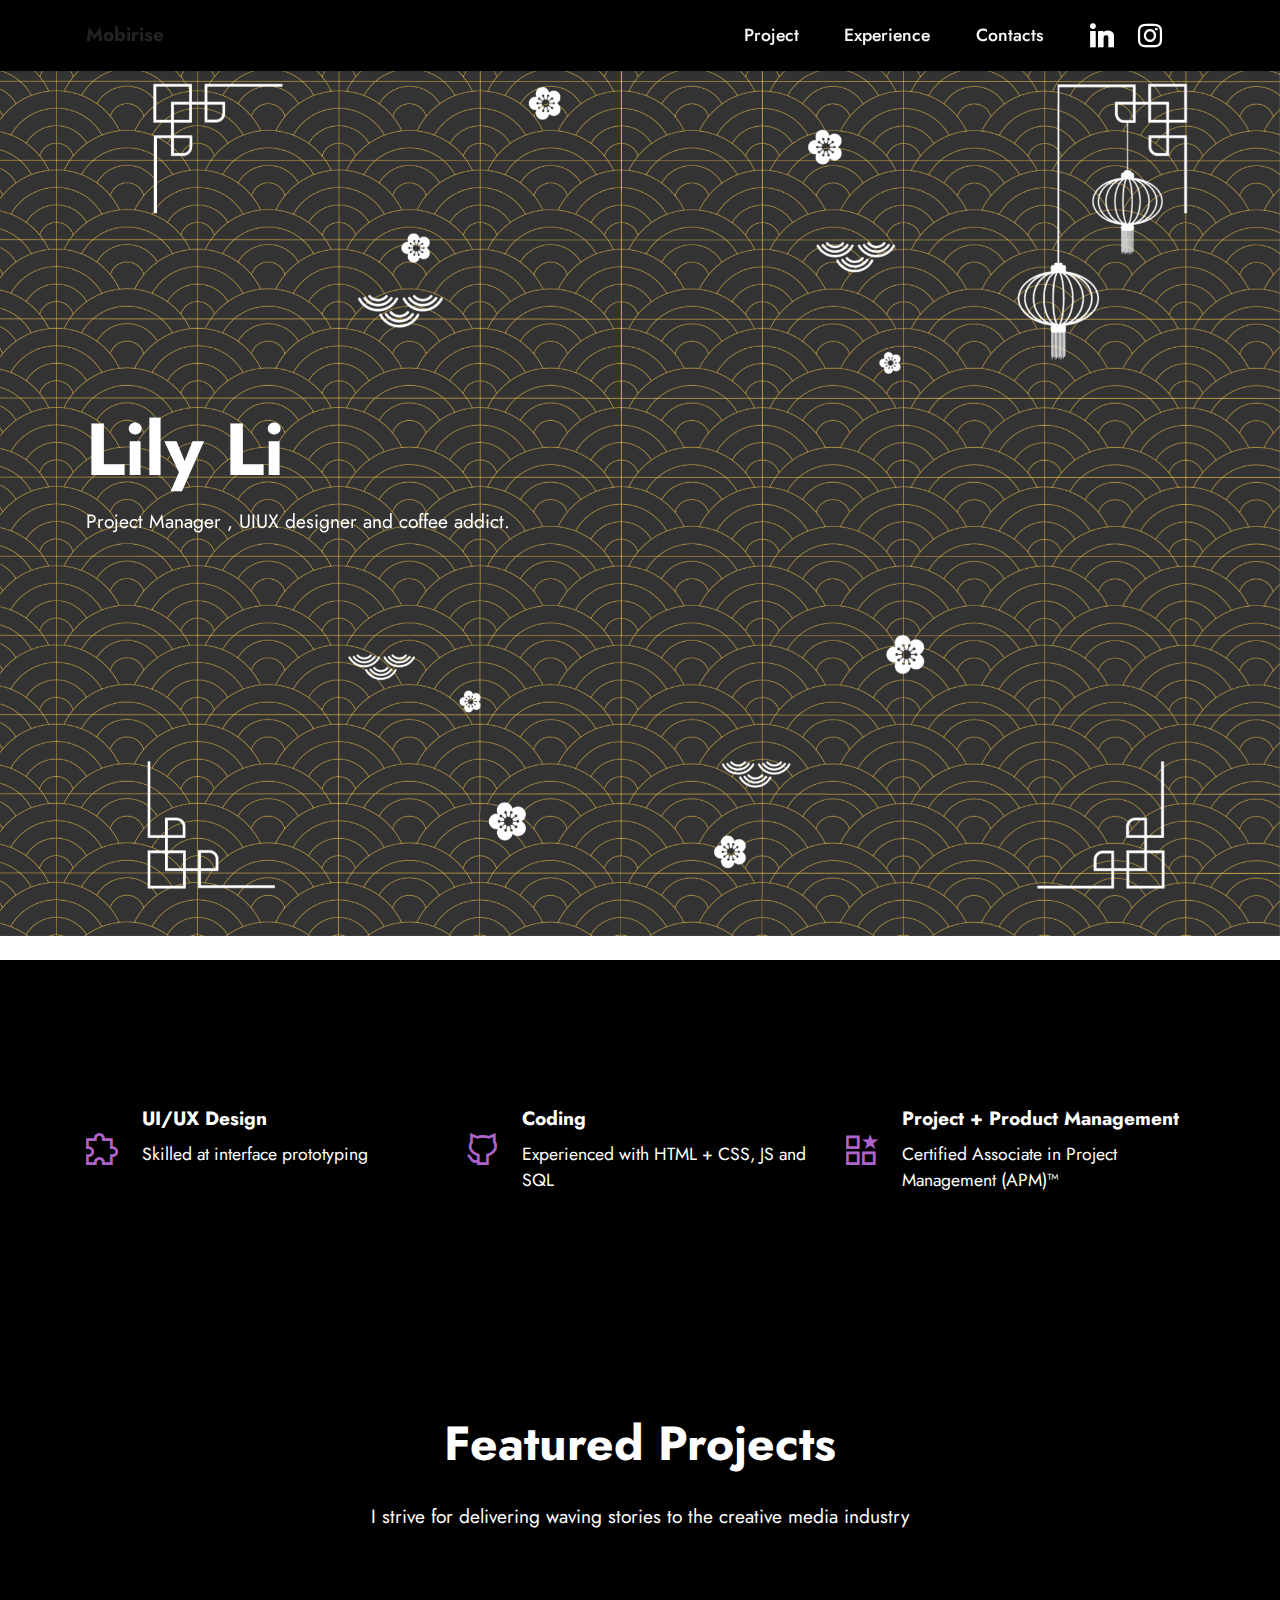
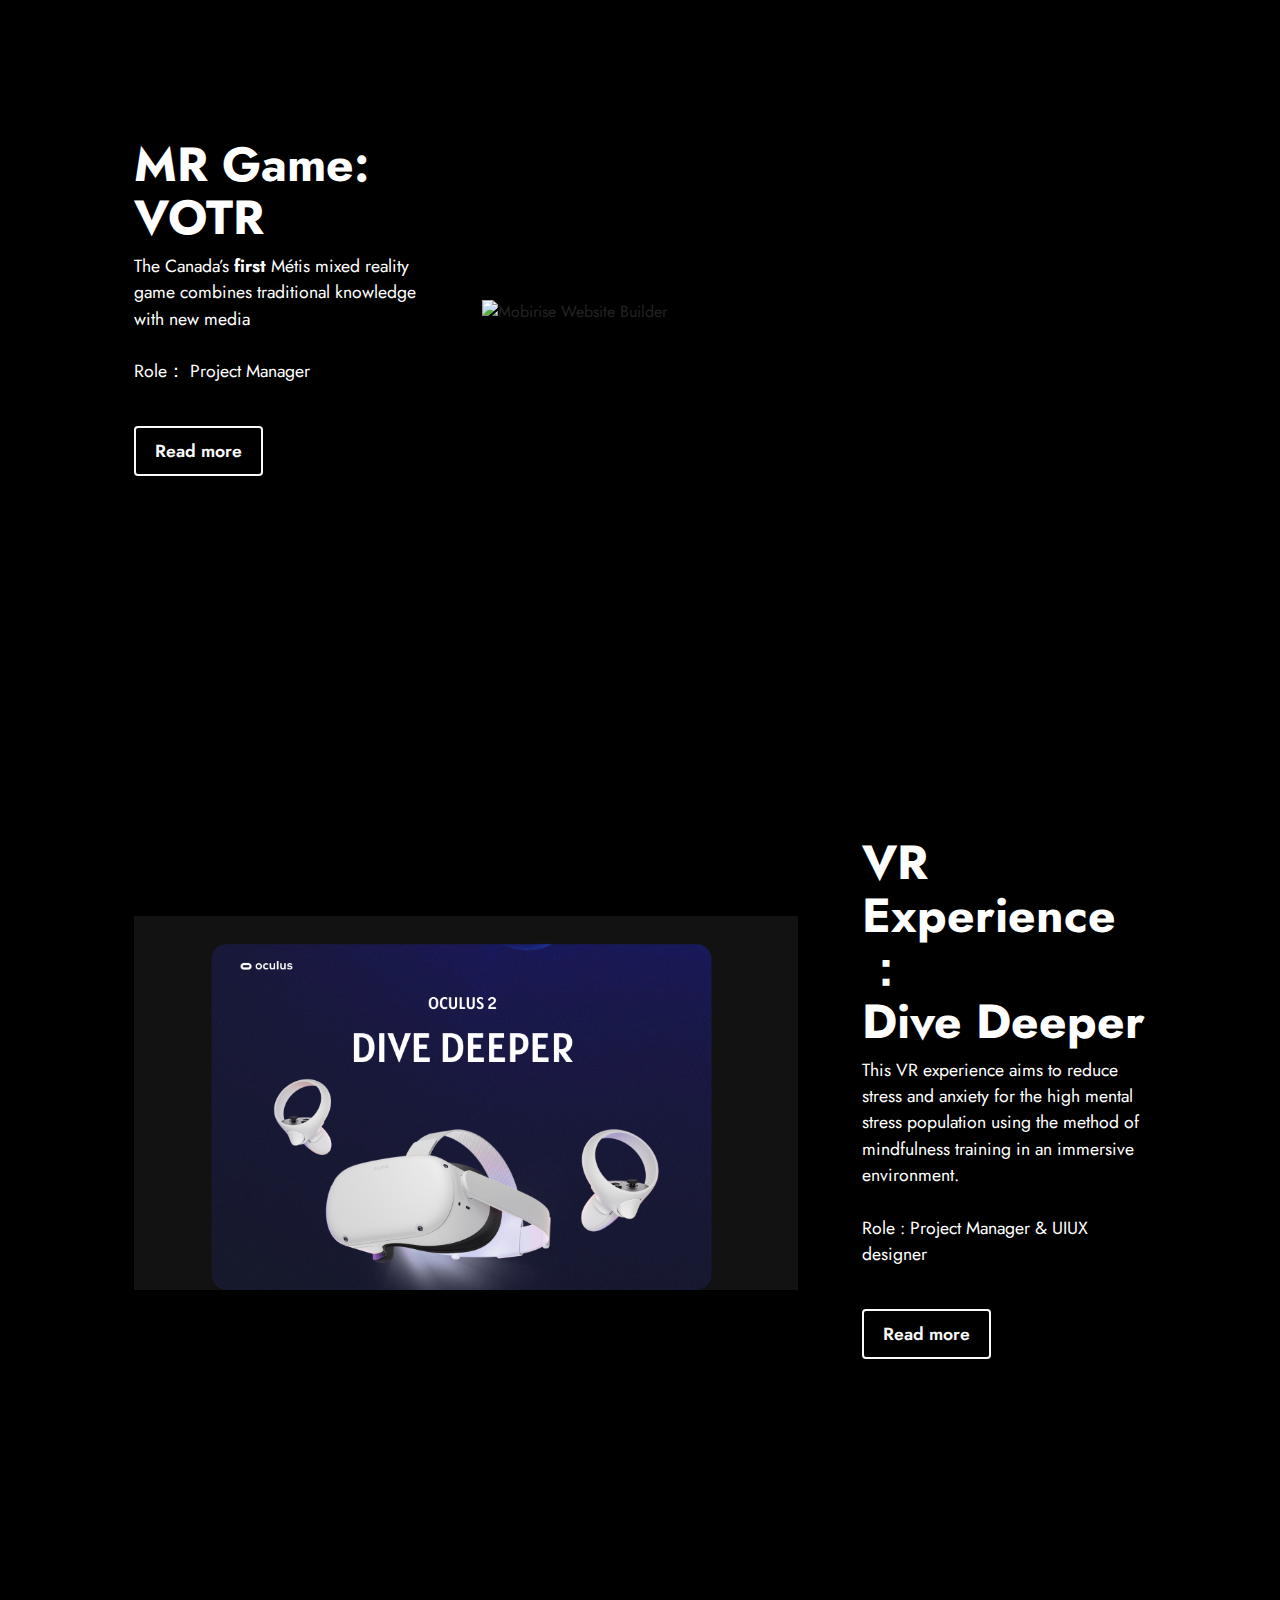
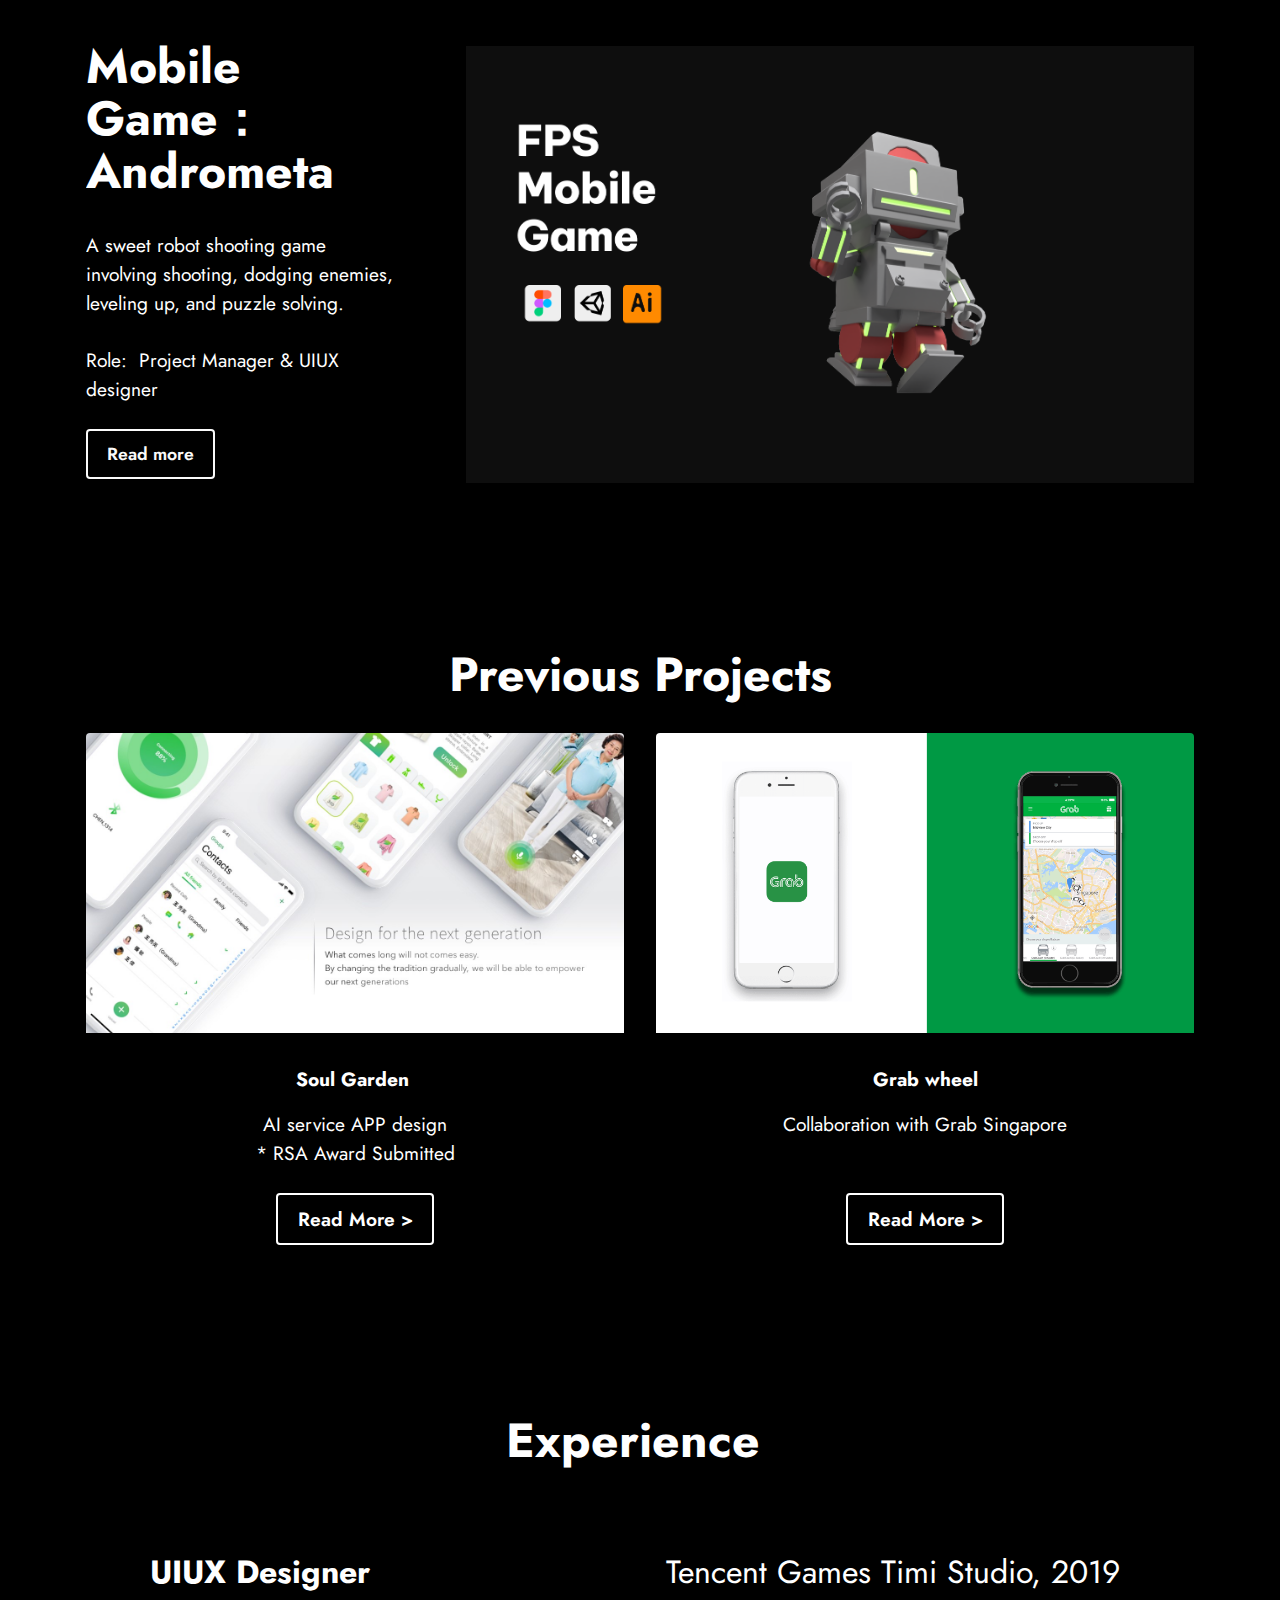
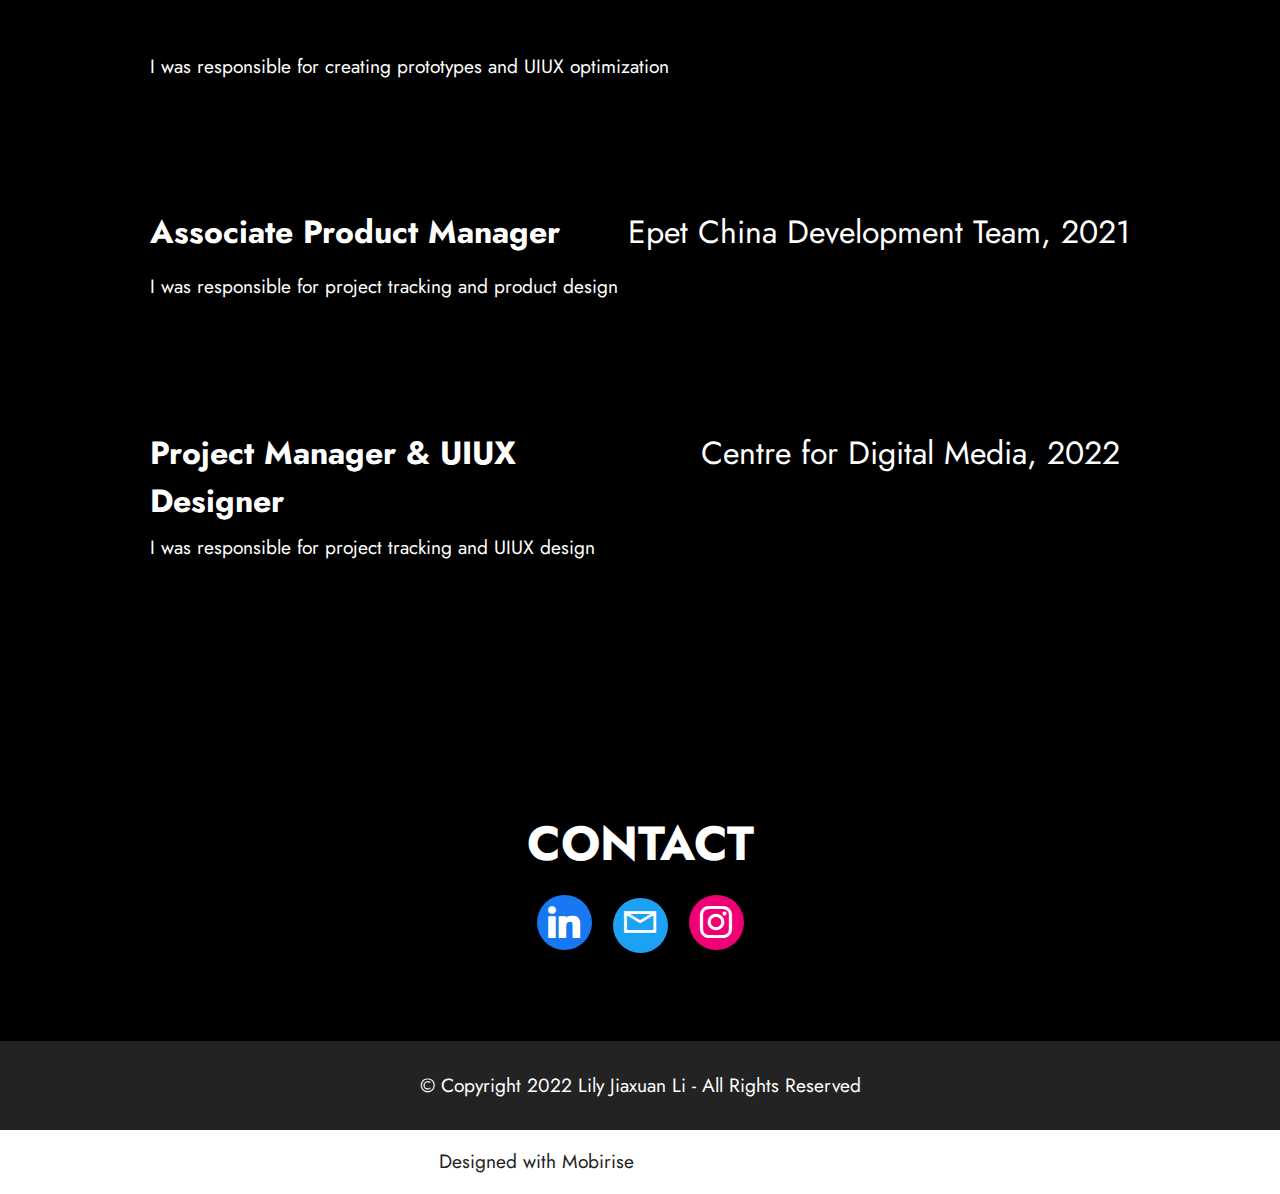
==== commit 8b5f4363: "Add files via upload" ====
--- a/index.html
+++ b/index.html
@@ -133,8 +133,7 @@
     <div class="container">
         <div class="row justify-content-center">
             <div class="title col-md-12 col-lg-10">
-                <h3 class="mbr-section-title mbr-fonts-style align-center mb-4 display-2">
-                    <strong>Projects</strong></h3>
+                <h3 class="mbr-section-title mbr-fonts-style align-center mb-4 display-2"><strong>Featured Projects</strong></h3>
                 <h4 class="mbr-section-subtitle align-center mbr-fonts-style mb-4 display-7">I strive for delivering waving stories to the creative media industry</h4>
                 
             </div>
@@ -155,7 +154,7 @@
                         <h6 class="card-title mbr-fonts-style display-2"><strong>MR Game: VOTR</strong></h6>
                         <p class="mbr-text mbr-fonts-style mb-4 display-4">The Canada’s <strong>first</strong> Métis mixed reality game combines traditional knowledge with new media<br>
 <br>Role： Project Manager&nbsp;</p>
-                        <div class="mbr-section-btn mt-3"><a class="btn btn-white-outline display-4" href="https://mobiri.se">Read more</a></div>
+                        <div class="mbr-section-btn mt-3"><a class="btn btn-white-outline display-4" href="page9.html">Read more</a></div>
                     </div>
                 </div>
                 <div class="col-12 col-lg-8">
@@ -177,7 +176,7 @@
             <div class="row align-items-center">
                 <div class="col-12 col-lg-8">
                     <div class="image-wrapper">
-                        <img src="assets/images/cover-1.png" alt="Mobirise Website Builder">
+                        <img src="assets/images/slide-16-10.png" alt="Mobirise Website Builder">
                     </div>
                 </div>
                 <div class="col-12 col-lg">
@@ -187,7 +186,7 @@
                         <p class="mbr-text mbr-fonts-style mb-4 display-4">This VR experience aims  to reduce stress and anxiety for the high mental stress population using the method of mindfulness training in an immersive environment. 
 <br>
 <br>Role : Project Manager &amp; UIUX designer&nbsp;</p>
-                        <div class="mbr-section-btn mt-3"><a class="btn btn-white-outline display-4" href="https://mobiri.se">
+                        <div class="mbr-section-btn mt-3"><a class="btn btn-white-outline display-4" href="page11.html">
                                 Read more
                             </a></div>
                     </div>
@@ -210,7 +209,7 @@
                     <p class="mbr-text mbr-fonts-style display-7">A sweet robot shooting game involving shooting, dodging enemies, leveling up, and puzzle solving.
 <br>
 <br>Role:&nbsp; Project Manager &amp; UIUX designer&nbsp;</p>
-                    <div class="mbr-section-btn"><a class="btn btn-white-outline display-4" href="https://mobiri.se">Read more</a></div>
+                    <div class="mbr-section-btn"><a class="btn btn-white-outline display-4" href="page10.html">Read more</a></div>
                 </div>
             </div>
             <div class="col-12 col-lg-8">
@@ -384,7 +383,7 @@
             </div>
         </div>
     </div>
-</section><section class="display-7" style="padding: 0;align-items: center;justify-content: center;flex-wrap: wrap;    align-content: center;display: flex;position: relative;height: 4rem;"><a href="https://mobiri.se/" style="flex: 1 1;height: 4rem;position: absolute;width: 100%;z-index: 1;"><img alt="" style="height: 4rem;" src="[data-uri]"></a><p style="margin: 0;text-align: center;" class="display-7">Designed with &#8204;</p><a style="z-index:1" href="https://mobirise.com"> Free Web  Software</a></section><script src="assets/bootstrap/js/bootstrap.bundle.min.js"></script>  <script src="assets/parallax/jarallax.js"></script>  <script src="assets/smoothscroll/smooth-scroll.js"></script>  <script src="assets/ytplayer/index.js"></script>  <script src="assets/dropdown/js/navbar-dropdown.js"></script>  <script src="assets/theme/js/script.js"></script>  
+</section><section class="display-7" style="padding: 0;align-items: center;justify-content: center;flex-wrap: wrap;    align-content: center;display: flex;position: relative;height: 4rem;"><a href="https://mobiri.se/" style="flex: 1 1;height: 4rem;position: absolute;width: 100%;z-index: 1;"><img alt="" style="height: 4rem;" src="[data-uri]"></a><p style="margin: 0;text-align: center;" class="display-7">Designed with Mobirise &#8204;</p><a style="z-index:1" href="https://mobirise.com/offline-website-builder.html">Offline Website Software</a></section><script src="assets/bootstrap/js/bootstrap.bundle.min.js"></script>  <script src="assets/parallax/jarallax.js"></script>  <script src="assets/smoothscroll/smooth-scroll.js"></script>  <script src="assets/ytplayer/index.js"></script>  <script src="assets/dropdown/js/navbar-dropdown.js"></script>  <script src="assets/theme/js/script.js"></script>  
   
   
 </body>
--- a/assets/mobirise/css/mbr-additional.css
+++ b/assets/mobirise/css/mbr-additional.css
@@ -99,7 +99,7 @@
   border-radius: 4px;
 }
 .bg-primary {
-  background-color: #6592e6 !important;
+  background-color: #ffffff !important;
 }
 .bg-success {
   background-color: #40b0bf !important;
@@ -115,47 +115,47 @@
 }
 .btn-primary,
 .btn-primary:active {
-  background-color: #6592e6 !important;
-  border-color: #6592e6 !important;
-  color: #ffffff !important;
+  background-color: #ffffff !important;
+  border-color: #ffffff !important;
+  color: #808080 !important;
   box-shadow: 0 2px 2px 0 rgba(0, 0, 0, 0.2);
 }
 .btn-primary:hover,
 .btn-primary:focus,
 .btn-primary.focus,
 .btn-primary.active {
-  color: #ffffff !important;
-  background-color: #2260d2 !important;
-  border-color: #2260d2 !important;
+  color: #545454 !important;
+  background-color: #d4d4d4 !important;
+  border-color: #d4d4d4 !important;
   box-shadow: 0 2px 5px 0 rgba(0, 0, 0, 0.2);
 }
 .btn-primary.disabled,
 .btn-primary:disabled {
-  color: #ffffff !important;
-  background-color: #2260d2 !important;
-  border-color: #2260d2 !important;
+  color: #808080 !important;
+  background-color: #d4d4d4 !important;
+  border-color: #d4d4d4 !important;
 }
 .btn-secondary,
 .btn-secondary:active {
-  background-color: #ff6666 !important;
-  border-color: #ff6666 !important;
-  color: #ffffff !important;
+  background-color: #ffffff !important;
+  border-color: #ffffff !important;
+  color: #808080 !important;
   box-shadow: 0 2px 2px 0 rgba(0, 0, 0, 0.2);
 }
 .btn-secondary:hover,
 .btn-secondary:focus,
 .btn-secondary.focus,
 .btn-secondary.active {
-  color: #ffffff !important;
-  background-color: #ff0f0f !important;
-  border-color: #ff0f0f !important;
+  color: #545454 !important;
+  background-color: #d4d4d4 !important;
+  border-color: #d4d4d4 !important;
   box-shadow: 0 2px 5px 0 rgba(0, 0, 0, 0.2);
 }
 .btn-secondary.disabled,
 .btn-secondary:disabled {
-  color: #ffffff !important;
-  background-color: #ff0f0f !important;
-  border-color: #ff0f0f !important;
+  color: #808080 !important;
+  background-color: #d4d4d4 !important;
+  border-color: #d4d4d4 !important;
 }
 .btn-info,
 .btn-info:active {
@@ -292,44 +292,44 @@
 .btn-primary-outline,
 .btn-primary-outline:active {
   background-color: transparent !important;
-  border-color: #6592e6;
-  color: #6592e6;
+  border-color: #ffffff;
+  color: #ffffff;
 }
 .btn-primary-outline:hover,
 .btn-primary-outline:focus,
 .btn-primary-outline.focus,
 .btn-primary-outline.active {
-  color: #2260d2 !important;
+  color: #d4d4d4 !important;
   background-color: transparent!important;
-  border-color: #2260d2 !important;
+  border-color: #d4d4d4 !important;
   box-shadow: none!important;
 }
 .btn-primary-outline.disabled,
 .btn-primary-outline:disabled {
-  color: #ffffff !important;
-  background-color: #6592e6 !important;
-  border-color: #6592e6 !important;
+  color: #808080 !important;
+  background-color: #ffffff !important;
+  border-color: #ffffff !important;
 }
 .btn-secondary-outline,
 .btn-secondary-outline:active {
   background-color: transparent !important;
-  border-color: #ff6666;
-  color: #ff6666;
+  border-color: #ffffff;
+  color: #ffffff;
 }
 .btn-secondary-outline:hover,
 .btn-secondary-outline:focus,
 .btn-secondary-outline.focus,
 .btn-secondary-outline.active {
-  color: #ff0f0f !important;
+  color: #d4d4d4 !important;
   background-color: transparent!important;
-  border-color: #ff0f0f !important;
+  border-color: #d4d4d4 !important;
   box-shadow: none!important;
 }
 .btn-secondary-outline.disabled,
 .btn-secondary-outline:disabled {
-  color: #ffffff !important;
-  background-color: #ff6666 !important;
-  border-color: #ff6666 !important;
+  color: #808080 !important;
+  background-color: #ffffff !important;
+  border-color: #ffffff !important;
 }
 .btn-info-outline,
 .btn-info-outline:active {
@@ -458,10 +458,10 @@
   border-color: #fafafa !important;
 }
 .text-primary {
-  color: #6592e6 !important;
+  color: #ffffff !important;
 }
 .text-secondary {
-  color: #ff6666 !important;
+  color: #ffffff !important;
 }
 .text-success {
   color: #40b0bf !important;
@@ -484,12 +484,12 @@
 a.text-primary:hover,
 a.text-primary:focus,
 a.text-primary.active {
-  color: #205ac5 !important;
+  color: #cccccc !important;
 }
 a.text-secondary:hover,
 a.text-secondary:focus,
 a.text-secondary.active {
-  color: #ff0000 !important;
+  color: #cccccc !important;
 }
 a.text-success:hover,
 a.text-success:focus,
@@ -535,7 +535,7 @@
   background-position: 0px 1.2em;
 }
 .nav-tabs .nav-link.active {
-  color: #6592e6;
+  color: #ffffff;
 }
 .nav-tabs .nav-link:not(.active) {
   color: #232323;
@@ -553,16 +553,16 @@
   background-color: #ff9966;
 }
 .mbr-gallery-filter li.active .btn {
-  background-color: #6592e6;
-  border-color: #6592e6;
-  color: #ffffff;
+  background-color: #ffffff;
+  border-color: #ffffff;
+  color: #8c8c8c;
 }
 .mbr-gallery-filter li.active .btn:focus {
   box-shadow: none;
 }
 a,
 a:hover {
-  color: #6592e6;
+  color: #ffffff;
 }
 .mbr-plan-header.bg-primary .mbr-plan-subtitle,
 .mbr-plan-header.bg-primary .mbr-plan-price-desc {
@@ -600,7 +600,7 @@
 .form-control:hover,
 .form-control:focus {
   box-shadow: rgba(0, 0, 0, 0.07) 0px 1px 1px 0px, rgba(0, 0, 0, 0.07) 0px 1px 3px 0px, rgba(0, 0, 0, 0.03) 0px 0px 0px 1px;
-  border-color: #6592e6 !important;
+  border-color: #ffffff !important;
 }
 .form-control:-webkit-input-placeholder {
   font-family: 'Jost', sans-serif;
@@ -612,19 +612,19 @@
   font-size: 1.375rem;
 }
 blockquote {
-  border-color: #6592e6;
+  border-color: #ffffff;
 }
 /* Forms */
 .jq-selectbox li:hover,
 .jq-selectbox li.selected {
-  background-color: #6592e6;
-  color: #ffffff;
+  background-color: #ffffff;
+  color: #000000;
 }
 .jq-number__spin {
   transition: 0.25s ease;
 }
 .jq-number__spin:hover {
-  border-color: #6592e6;
+  border-color: #ffffff;
 }
 .jq-selectbox .jq-selectbox__trigger-arrow,
 .jq-number__spin.minus:after,
@@ -636,20 +636,20 @@
 .jq-selectbox:hover .jq-selectbox__trigger-arrow,
 .jq-number__spin.minus:hover:after,
 .jq-number__spin.plus:hover:after {
-  border-top-color: #6592e6;
-  border-bottom-color: #6592e6;
+  border-top-color: #ffffff;
+  border-bottom-color: #ffffff;
 }
 .xdsoft_datetimepicker .xdsoft_calendar td.xdsoft_default,
 .xdsoft_datetimepicker .xdsoft_calendar td.xdsoft_current,
 .xdsoft_datetimepicker .xdsoft_timepicker .xdsoft_time_box > div > div.xdsoft_current {
-  color: #ffffff !important;
-  background-color: #6592e6 !important;
+  color: #000000 !important;
+  background-color: #ffffff !important;
   box-shadow: none !important;
 }
 .xdsoft_datetimepicker .xdsoft_calendar td:hover,
 .xdsoft_datetimepicker .xdsoft_timepicker .xdsoft_time_box > div > div:hover {
   color: #000000 !important;
-  background: #ff6666 !important;
+  background: #ffffff !important;
   box-shadow: none !important;
 }
 .lazy-bg {
@@ -674,7 +674,7 @@
   top: 50%;
   left: 50%;
   transform: translateX(-50%) translateY(-50%);
-  background-image: url("data:image/svg+xml;charset=UTF-8,%3csvg width='32' height='32' viewBox='0 0 64 64' xmlns='http://www.w3.org/2000/svg' stroke='%236592e6' %3e%3cg fill='none' fill-rule='evenodd'%3e%3cg transform='translate(16 16)' stroke-width='2'%3e%3ccircle stroke-opacity='.5' cx='16' cy='16' r='16'/%3e%3cpath d='M32 16c0-9.94-8.06-16-16-16'%3e%3canimateTransform attributeName='transform' type='rotate' from='0 16 16' to='360 16 16' dur='1s' repeatCount='indefinite'/%3e%3c/path%3e%3c/g%3e%3c/g%3e%3c/svg%3e");
+  background-image: url("data:image/svg+xml;charset=UTF-8,%3csvg width='32' height='32' viewBox='0 0 64 64' xmlns='http://www.w3.org/2000/svg' stroke='%23ffffff' %3e%3cg fill='none' fill-rule='evenodd'%3e%3cg transform='translate(16 16)' stroke-width='2'%3e%3ccircle stroke-opacity='.5' cx='16' cy='16' r='16'/%3e%3cpath d='M32 16c0-9.94-8.06-16-16-16'%3e%3canimateTransform attributeName='transform' type='rotate' from='0 16 16' to='360 16 16' dur='1s' repeatCount='indefinite'/%3e%3c/path%3e%3c/g%3e%3c/g%3e%3c/svg%3e");
 }
 section.lazy-placeholder:after {
   opacity: 0.5;
@@ -721,7 +721,7 @@
 }
 .cid-t8vMw5JISH .dropdown-item:hover,
 .cid-t8vMw5JISH .dropdown-item:focus {
-  background: #6592e6 !important;
+  background: #ffffff !important;
   color: white !important;
 }
 .cid-t8vMw5JISH .dropdown-item:hover span {
@@ -1523,7 +1523,7 @@
 }
 .cid-t8vMw5JISH .dropdown-item:hover,
 .cid-t8vMw5JISH .dropdown-item:focus {
-  background: #6592e6 !important;
+  background: #ffffff !important;
   color: white !important;
 }
 .cid-t8vMw5JISH .dropdown-item:hover span {
@@ -2063,7 +2063,7 @@
 }
 .cid-t8vMw5JISH .dropdown-item:hover,
 .cid-t8vMw5JISH .dropdown-item:focus {
-  background: #6592e6 !important;
+  background: #ffffff !important;
   color: white !important;
 }
 .cid-t8vMw5JISH .dropdown-item:hover span {
@@ -2735,7 +2735,7 @@
 }
 .cid-t8vMw5JISH .dropdown-item:hover,
 .cid-t8vMw5JISH .dropdown-item:focus {
-  background: #6592e6 !important;
+  background: #ffffff !important;
   color: white !important;
 }
 .cid-t8vMw5JISH .dropdown-item:hover span {
@@ -3194,7 +3194,7 @@
 }
 .cid-t8vMw5JISH .dropdown-item:hover,
 .cid-t8vMw5JISH .dropdown-item:focus {
-  background: #6592e6 !important;
+  background: #ffffff !important;
   color: white !important;
 }
 .cid-t8vMw5JISH .dropdown-item:hover span {
@@ -3581,7 +3581,7 @@
   position: absolute;
   left: -1.6rem;
   content: "\2022";
-  color: #6592e6;
+  color: #ffffff;
   font-weight: bold;
   font-size: 2rem;
   width: 1.6rem;
@@ -3882,7 +3882,7 @@
 }
 .cid-t8vMw5JISH .dropdown-item:hover,
 .cid-t8vMw5JISH .dropdown-item:focus {
-  background: #6592e6 !important;
+  background: #ffffff !important;
   color: white !important;
 }
 .cid-t8vMw5JISH .dropdown-item:hover span {
@@ -4201,8 +4201,21 @@
     left: -1rem;
   }
 }
-.cid-t0RN0a769W {
-  background-image: url("../../../assets/images/cover-1.png");
+.cid-t8zKmsRKkQ {
+  padding-top: 6rem;
+  padding-bottom: 6rem;
+  background-color: #000000;
+}
+@media (max-width: 991px) {
+  .cid-t8zKmsRKkQ .image-wrapper {
+    margin-bottom: 1rem;
+  }
+}
+.cid-t8zKmsRKkQ .row {
+  flex-direction: row-reverse;
+}
+.cid-t8zKmsRKkQ img {
+  width: 100%;
 }
 .cid-t0RN0aYOr9 {
   padding-top: 0rem;
@@ -4256,7 +4269,7 @@
   position: absolute;
   left: -1.6rem;
   content: "\2022";
-  color: #6592e6;
+  color: #ffffff;
   font-weight: bold;
   font-size: 2rem;
   width: 1.6rem;
@@ -4265,17 +4278,6 @@
   color: #4479d9;
 }
 .cid-t0WTmv0Non .list {
-  color: #ffffff;
-}
-.cid-t0RN0bKKex {
-  padding-top: 5rem;
-  padding-bottom: 5rem;
-  background-color: #000000;
-}
-.cid-t0RN0bKKex .mbr-section-subtitle {
-  color: #ffffff;
-}
-.cid-t0RN0bKKex .mbr-text {
   color: #ffffff;
 }
 .cid-t0RN0d0sMi {
@@ -4306,6 +4308,49 @@
 .cid-t0RN0d0sMi .mbr-section-title {
   color: #ffffff;
 }
+.cid-t8zN2NwF9T {
+  padding-top: 5rem;
+  padding-bottom: 1rem;
+  background-color: #000000;
+}
+.cid-t8zN2NwF9T .mbr-section-subtitle {
+  color: #ffffff;
+}
+.cid-t8zN2NwF9T .mbr-text {
+  color: #ffffff;
+}
+.cid-t8zUVNWIDB {
+  padding-top: 6rem;
+  padding-bottom: 6rem;
+  background-color: #000000;
+}
+@media (max-width: 991px) {
+  .cid-t8zUVNWIDB .image-wrapper {
+    margin-bottom: 1rem;
+  }
+}
+.cid-t8zUVNWIDB .row {
+  flex-direction: row-reverse;
+}
+.cid-t8zUVNWIDB img {
+  width: 100%;
+}
+.cid-t8zQQtnKVU {
+  padding-top: 6rem;
+  padding-bottom: 3rem;
+  background-color: #000000;
+}
+@media (max-width: 991px) {
+  .cid-t8zQQtnKVU .image-wrapper {
+    margin-bottom: 1rem;
+  }
+}
+.cid-t8zQQtnKVU .row {
+  flex-direction: row-reverse;
+}
+.cid-t8zQQtnKVU img {
+  width: 100%;
+}
 .cid-t0WM1kbBBS {
   padding-top: 6rem;
   padding-bottom: 6rem;
@@ -4441,15 +4486,15 @@
 .cid-t0XvlDxaIO .mbr-section-title {
   color: #ffffff;
 }
-.cid-t0RN0fT69c {
+.cid-t8zLJCoswP {
   padding-top: 5rem;
   padding-bottom: 5rem;
   background-color: #000000;
 }
-.cid-t0RN0fT69c .mbr-section-subtitle {
-  color: #ffffff;
-}
-.cid-t0RN0fT69c .mbr-text {
+.cid-t8zLJCoswP .mbr-section-subtitle {
+  color: #ffffff;
+}
+.cid-t8zLJCoswP .mbr-text {
   color: #ffffff;
 }
 .cid-t0RN0gqjBa {
@@ -4493,7 +4538,7 @@
 }
 .cid-t8vMw5JISH .dropdown-item:hover,
 .cid-t8vMw5JISH .dropdown-item:focus {
-  background: #6592e6 !important;
+  background: #ffffff !important;
   color: white !important;
 }
 .cid-t8vMw5JISH .dropdown-item:hover span {
@@ -4812,8 +4857,19 @@
     left: -1rem;
   }
 }
-.cid-t7JENI2XrD {
-  background-image: url("../../../assets/images/cover-3.png");
+.cid-t8zjmR0mDG {
+  background-color: #000000;
+}
+@media (max-width: 991px) {
+  .cid-t8zjmR0mDG .image-wrapper {
+    margin-bottom: 1rem;
+  }
+}
+.cid-t8zjmR0mDG .row {
+  flex-direction: row-reverse;
+}
+.cid-t8zjmR0mDG img {
+  width: 100%;
 }
 .cid-t7JENIt66j {
   padding-top: 0rem;
@@ -4828,7 +4884,7 @@
 .cid-t7JENIt66j .mbr-iconfont {
   display: block;
   font-size: 5rem;
-  color: #6592e6;
+  color: #d51515;
   margin-bottom: 2rem;
 }
 .cid-t7JENIt66j .card-wrapper {
@@ -4867,7 +4923,7 @@
   position: absolute;
   left: -1.6rem;
   content: "\2022";
-  color: #6592e6;
+  color: #ffffff;
   font-weight: bold;
   font-size: 2rem;
   width: 1.6rem;
@@ -4905,6 +4961,22 @@
 }
 .cid-t7JENJOH9V .mbr-section-title {
   color: #ffffff;
+}
+.cid-t8zIQOHGpG {
+  padding-top: 6rem;
+  padding-bottom: 6rem;
+  background-color: #000000;
+}
+@media (max-width: 991px) {
+  .cid-t8zIQOHGpG .image-wrapper {
+    margin-bottom: 1rem;
+  }
+}
+.cid-t8zIQOHGpG .row {
+  flex-direction: row-reverse;
+}
+.cid-t8zIQOHGpG img {
+  width: 100%;
 }
 .cid-t7POfi5oOz {
   padding-top: 5rem;
@@ -4941,7 +5013,7 @@
 .cid-t7POdTqsbS {
   padding-top: 6rem;
   padding-bottom: 3rem;
-  background-color: #000000;
+  background-color: #ffffff;
 }
 @media (max-width: 991px) {
   .cid-t7POdTqsbS .image-wrapper {
@@ -4999,6 +5071,23 @@
 .cid-t7JENKge4W .mbr-text,
 .cid-t7JENKge4W .mbr-section-btn {
   color: #ffffff;
+  text-align: left;
+}
+.cid-t8zIiOHzwT {
+  padding-top: 6rem;
+  padding-bottom: 6rem;
+  background-color: #000000;
+}
+@media (max-width: 991px) {
+  .cid-t8zIiOHzwT .image-wrapper {
+    margin-bottom: 1rem;
+  }
+}
+.cid-t8zIiOHzwT .row {
+  flex-direction: row-reverse;
+}
+.cid-t8zIiOHzwT img {
+  width: 100%;
 }
 .cid-t7PP0QBUQU {
   padding-top: 4rem;
@@ -5024,6 +5113,9 @@
 .cid-t7PP0QBUQU .mbr-text {
   color: #ffffff;
 }
+.cid-t7PP0QBUQU .mbr-description {
+  color: #ffffff;
+}
 .cid-t7PPKXX5U5 {
   padding-top: 6rem;
   padding-bottom: 6rem;
@@ -5051,6 +5143,25 @@
 .cid-t7PPKXX5U5 .mbr-section-title {
   color: #ffffff;
 }
+.cid-t8zHNMt9XP {
+  padding-top: 6rem;
+  padding-bottom: 6rem;
+  background-color: #000000;
+}
+@media (max-width: 991px) {
+  .cid-t8zHNMt9XP .image-wrapper {
+    margin-bottom: 1rem;
+  }
+}
+.cid-t8zHNMt9XP .row {
+  flex-direction: row-reverse;
+}
+.cid-t8zHNMt9XP img {
+  width: 100%;
+}
+.cid-t8zHNMt9XP .mbr-description {
+  color: #ffffff;
+}
 .cid-t7JENKFFtM {
   padding-top: 6rem;
   padding-bottom: 6rem;
@@ -5069,20 +5180,6 @@
 }
 .cid-t7JENKFFtM .mbr-text {
   color: #ffffff;
-}
-.cid-t7PXa8A9kv {
-  background-color: #000000;
-}
-@media (max-width: 991px) {
-  .cid-t7PXa8A9kv .image-wrapper {
-    margin-bottom: 1rem;
-  }
-}
-.cid-t7PXa8A9kv .row {
-  flex-direction: row-reverse;
-}
-.cid-t7PXa8A9kv img {
-  width: 100%;
 }
 .cid-t7PXgvbJZy {
   padding-top: 6rem;
@@ -5152,7 +5249,7 @@
 }
 .cid-t8vMw5JISH .dropdown-item:hover,
 .cid-t8vMw5JISH .dropdown-item:focus {
-  background: #6592e6 !important;
+  background: #ffffff !important;
   color: white !important;
 }
 .cid-t8vMw5JISH .dropdown-item:hover span {
@@ -5526,7 +5623,7 @@
   position: absolute;
   left: -1.6rem;
   content: "\2022";
-  color: #6592e6;
+  color: #ffffff;
   font-weight: bold;
   font-size: 2rem;
   width: 1.6rem;
@@ -5812,7 +5909,7 @@
 }
 .cid-t8vMw5JISH .dropdown-item:hover,
 .cid-t8vMw5JISH .dropdown-item:focus {
-  background: #6592e6 !important;
+  background: #ffffff !important;
   color: white !important;
 }
 .cid-t8vMw5JISH .dropdown-item:hover span {
--- a/assets/mobirise/css/mbr-additional.css
+++ b/assets/mobirise/css/mbr-additional.css
@@ -99,7 +99,7 @@
   border-radius: 4px;
 }
 .bg-primary {
-  background-color: #6592e6 !important;
+  background-color: #ffffff !important;
 }
 .bg-success {
   background-color: #40b0bf !important;
@@ -115,47 +115,47 @@
 }
 .btn-primary,
 .btn-primary:active {
-  background-color: #6592e6 !important;
-  border-color: #6592e6 !important;
-  color: #ffffff !important;
+  background-color: #ffffff !important;
+  border-color: #ffffff !important;
+  color: #808080 !important;
   box-shadow: 0 2px 2px 0 rgba(0, 0, 0, 0.2);
 }
 .btn-primary:hover,
 .btn-primary:focus,
 .btn-primary.focus,
 .btn-primary.active {
-  color: #ffffff !important;
-  background-color: #2260d2 !important;
-  border-color: #2260d2 !important;
+  color: #545454 !important;
+  background-color: #d4d4d4 !important;
+  border-color: #d4d4d4 !important;
   box-shadow: 0 2px 5px 0 rgba(0, 0, 0, 0.2);
 }
 .btn-primary.disabled,
 .btn-primary:disabled {
-  color: #ffffff !important;
-  background-color: #2260d2 !important;
-  border-color: #2260d2 !important;
+  color: #808080 !important;
+  background-color: #d4d4d4 !important;
+  border-color: #d4d4d4 !important;
 }
 .btn-secondary,
 .btn-secondary:active {
-  background-color: #ff6666 !important;
-  border-color: #ff6666 !important;
-  color: #ffffff !important;
+  background-color: #ffffff !important;
+  border-color: #ffffff !important;
+  color: #808080 !important;
   box-shadow: 0 2px 2px 0 rgba(0, 0, 0, 0.2);
 }
 .btn-secondary:hover,
 .btn-secondary:focus,
 .btn-secondary.focus,
 .btn-secondary.active {
-  color: #ffffff !important;
-  background-color: #ff0f0f !important;
-  border-color: #ff0f0f !important;
+  color: #545454 !important;
+  background-color: #d4d4d4 !important;
+  border-color: #d4d4d4 !important;
   box-shadow: 0 2px 5px 0 rgba(0, 0, 0, 0.2);
 }
 .btn-secondary.disabled,
 .btn-secondary:disabled {
-  color: #ffffff !important;
-  background-color: #ff0f0f !important;
-  border-color: #ff0f0f !important;
+  color: #808080 !important;
+  background-color: #d4d4d4 !important;
+  border-color: #d4d4d4 !important;
 }
 .btn-info,
 .btn-info:active {
@@ -292,44 +292,44 @@
 .btn-primary-outline,
 .btn-primary-outline:active {
   background-color: transparent !important;
-  border-color: #6592e6;
-  color: #6592e6;
+  border-color: #ffffff;
+  color: #ffffff;
 }
 .btn-primary-outline:hover,
 .btn-primary-outline:focus,
 .btn-primary-outline.focus,
 .btn-primary-outline.active {
-  color: #2260d2 !important;
+  color: #d4d4d4 !important;
   background-color: transparent!important;
-  border-color: #2260d2 !important;
+  border-color: #d4d4d4 !important;
   box-shadow: none!important;
 }
 .btn-primary-outline.disabled,
 .btn-primary-outline:disabled {
-  color: #ffffff !important;
-  background-color: #6592e6 !important;
-  border-color: #6592e6 !important;
+  color: #808080 !important;
+  background-color: #ffffff !important;
+  border-color: #ffffff !important;
 }
 .btn-secondary-outline,
 .btn-secondary-outline:active {
   background-color: transparent !important;
-  border-color: #ff6666;
-  color: #ff6666;
+  border-color: #ffffff;
+  color: #ffffff;
 }
 .btn-secondary-outline:hover,
 .btn-secondary-outline:focus,
 .btn-secondary-outline.focus,
 .btn-secondary-outline.active {
-  color: #ff0f0f !important;
+  color: #d4d4d4 !important;
   background-color: transparent!important;
-  border-color: #ff0f0f !important;
+  border-color: #d4d4d4 !important;
   box-shadow: none!important;
 }
 .btn-secondary-outline.disabled,
 .btn-secondary-outline:disabled {
-  color: #ffffff !important;
-  background-color: #ff6666 !important;
-  border-color: #ff6666 !important;
+  color: #808080 !important;
+  background-color: #ffffff !important;
+  border-color: #ffffff !important;
 }
 .btn-info-outline,
 .btn-info-outline:active {
@@ -458,10 +458,10 @@
   border-color: #fafafa !important;
 }
 .text-primary {
-  color: #6592e6 !important;
+  color: #ffffff !important;
 }
 .text-secondary {
-  color: #ff6666 !important;
+  color: #ffffff !important;
 }
 .text-success {
   color: #40b0bf !important;
@@ -484,12 +484,12 @@
 a.text-primary:hover,
 a.text-primary:focus,
 a.text-primary.active {
-  color: #205ac5 !important;
+  color: #cccccc !important;
 }
 a.text-secondary:hover,
 a.text-secondary:focus,
 a.text-secondary.active {
-  color: #ff0000 !important;
+  color: #cccccc !important;
 }
 a.text-success:hover,
 a.text-success:focus,
@@ -535,7 +535,7 @@
   background-position: 0px 1.2em;
 }
 .nav-tabs .nav-link.active {
-  color: #6592e6;
+  color: #ffffff;
 }
 .nav-tabs .nav-link:not(.active) {
   color: #232323;
@@ -553,16 +553,16 @@
   background-color: #ff9966;
 }
 .mbr-gallery-filter li.active .btn {
-  background-color: #6592e6;
-  border-color: #6592e6;
-  color: #ffffff;
+  background-color: #ffffff;
+  border-color: #ffffff;
+  color: #8c8c8c;
 }
 .mbr-gallery-filter li.active .btn:focus {
   box-shadow: none;
 }
 a,
 a:hover {
-  color: #6592e6;
+  color: #ffffff;
 }
 .mbr-plan-header.bg-primary .mbr-plan-subtitle,
 .mbr-plan-header.bg-primary .mbr-plan-price-desc {
@@ -600,7 +600,7 @@
 .form-control:hover,
 .form-control:focus {
   box-shadow: rgba(0, 0, 0, 0.07) 0px 1px 1px 0px, rgba(0, 0, 0, 0.07) 0px 1px 3px 0px, rgba(0, 0, 0, 0.03) 0px 0px 0px 1px;
-  border-color: #6592e6 !important;
+  border-color: #ffffff !important;
 }
 .form-control:-webkit-input-placeholder {
   font-family: 'Jost', sans-serif;
@@ -612,19 +612,19 @@
   font-size: 1.375rem;
 }
 blockquote {
-  border-color: #6592e6;
+  border-color: #ffffff;
 }
 /* Forms */
 .jq-selectbox li:hover,
 .jq-selectbox li.selected {
-  background-color: #6592e6;
-  color: #ffffff;
+  background-color: #ffffff;
+  color: #000000;
 }
 .jq-number__spin {
   transition: 0.25s ease;
 }
 .jq-number__spin:hover {
-  border-color: #6592e6;
+  border-color: #ffffff;
 }
 .jq-selectbox .jq-selectbox__trigger-arrow,
 .jq-number__spin.minus:after,
@@ -636,20 +636,20 @@
 .jq-selectbox:hover .jq-selectbox__trigger-arrow,
 .jq-number__spin.minus:hover:after,
 .jq-number__spin.plus:hover:after {
-  border-top-color: #6592e6;
-  border-bottom-color: #6592e6;
+  border-top-color: #ffffff;
+  border-bottom-color: #ffffff;
 }
 .xdsoft_datetimepicker .xdsoft_calendar td.xdsoft_default,
 .xdsoft_datetimepicker .xdsoft_calendar td.xdsoft_current,
 .xdsoft_datetimepicker .xdsoft_timepicker .xdsoft_time_box > div > div.xdsoft_current {
-  color: #ffffff !important;
-  background-color: #6592e6 !important;
+  color: #000000 !important;
+  background-color: #ffffff !important;
   box-shadow: none !important;
 }
 .xdsoft_datetimepicker .xdsoft_calendar td:hover,
 .xdsoft_datetimepicker .xdsoft_timepicker .xdsoft_time_box > div > div:hover {
   color: #000000 !important;
-  background: #ff6666 !important;
+  background: #ffffff !important;
   box-shadow: none !important;
 }
 .lazy-bg {
@@ -674,7 +674,7 @@
   top: 50%;
   left: 50%;
   transform: translateX(-50%) translateY(-50%);
-  background-image: url("data:image/svg+xml;charset=UTF-8,%3csvg width='32' height='32' viewBox='0 0 64 64' xmlns='http://www.w3.org/2000/svg' stroke='%236592e6' %3e%3cg fill='none' fill-rule='evenodd'%3e%3cg transform='translate(16 16)' stroke-width='2'%3e%3ccircle stroke-opacity='.5' cx='16' cy='16' r='16'/%3e%3cpath d='M32 16c0-9.94-8.06-16-16-16'%3e%3canimateTransform attributeName='transform' type='rotate' from='0 16 16' to='360 16 16' dur='1s' repeatCount='indefinite'/%3e%3c/path%3e%3c/g%3e%3c/g%3e%3c/svg%3e");
+  background-image: url("data:image/svg+xml;charset=UTF-8,%3csvg width='32' height='32' viewBox='0 0 64 64' xmlns='http://www.w3.org/2000/svg' stroke='%23ffffff' %3e%3cg fill='none' fill-rule='evenodd'%3e%3cg transform='translate(16 16)' stroke-width='2'%3e%3ccircle stroke-opacity='.5' cx='16' cy='16' r='16'/%3e%3cpath d='M32 16c0-9.94-8.06-16-16-16'%3e%3canimateTransform attributeName='transform' type='rotate' from='0 16 16' to='360 16 16' dur='1s' repeatCount='indefinite'/%3e%3c/path%3e%3c/g%3e%3c/g%3e%3c/svg%3e");
 }
 section.lazy-placeholder:after {
   opacity: 0.5;
@@ -721,7 +721,7 @@
 }
 .cid-t8vMw5JISH .dropdown-item:hover,
 .cid-t8vMw5JISH .dropdown-item:focus {
-  background: #6592e6 !important;
+  background: #ffffff !important;
   color: white !important;
 }
 .cid-t8vMw5JISH .dropdown-item:hover span {
@@ -1523,7 +1523,7 @@
 }
 .cid-t8vMw5JISH .dropdown-item:hover,
 .cid-t8vMw5JISH .dropdown-item:focus {
-  background: #6592e6 !important;
+  background: #ffffff !important;
   color: white !important;
 }
 .cid-t8vMw5JISH .dropdown-item:hover span {
@@ -2063,7 +2063,7 @@
 }
 .cid-t8vMw5JISH .dropdown-item:hover,
 .cid-t8vMw5JISH .dropdown-item:focus {
-  background: #6592e6 !important;
+  background: #ffffff !important;
   color: white !important;
 }
 .cid-t8vMw5JISH .dropdown-item:hover span {
@@ -2735,7 +2735,7 @@
 }
 .cid-t8vMw5JISH .dropdown-item:hover,
 .cid-t8vMw5JISH .dropdown-item:focus {
-  background: #6592e6 !important;
+  background: #ffffff !important;
   color: white !important;
 }
 .cid-t8vMw5JISH .dropdown-item:hover span {
@@ -3194,7 +3194,7 @@
 }
 .cid-t8vMw5JISH .dropdown-item:hover,
 .cid-t8vMw5JISH .dropdown-item:focus {
-  background: #6592e6 !important;
+  background: #ffffff !important;
   color: white !important;
 }
 .cid-t8vMw5JISH .dropdown-item:hover span {
@@ -3581,7 +3581,7 @@
   position: absolute;
   left: -1.6rem;
   content: "\2022";
-  color: #6592e6;
+  color: #ffffff;
   font-weight: bold;
   font-size: 2rem;
   width: 1.6rem;
@@ -3882,7 +3882,7 @@
 }
 .cid-t8vMw5JISH .dropdown-item:hover,
 .cid-t8vMw5JISH .dropdown-item:focus {
-  background: #6592e6 !important;
+  background: #ffffff !important;
   color: white !important;
 }
 .cid-t8vMw5JISH .dropdown-item:hover span {
@@ -4201,8 +4201,21 @@
     left: -1rem;
   }
 }
-.cid-t0RN0a769W {
-  background-image: url("../../../assets/images/cover-1.png");
+.cid-t8zKmsRKkQ {
+  padding-top: 6rem;
+  padding-bottom: 6rem;
+  background-color: #000000;
+}
+@media (max-width: 991px) {
+  .cid-t8zKmsRKkQ .image-wrapper {
+    margin-bottom: 1rem;
+  }
+}
+.cid-t8zKmsRKkQ .row {
+  flex-direction: row-reverse;
+}
+.cid-t8zKmsRKkQ img {
+  width: 100%;
 }
 .cid-t0RN0aYOr9 {
   padding-top: 0rem;
@@ -4256,7 +4269,7 @@
   position: absolute;
   left: -1.6rem;
   content: "\2022";
-  color: #6592e6;
+  color: #ffffff;
   font-weight: bold;
   font-size: 2rem;
   width: 1.6rem;
@@ -4265,17 +4278,6 @@
   color: #4479d9;
 }
 .cid-t0WTmv0Non .list {
-  color: #ffffff;
-}
-.cid-t0RN0bKKex {
-  padding-top: 5rem;
-  padding-bottom: 5rem;
-  background-color: #000000;
-}
-.cid-t0RN0bKKex .mbr-section-subtitle {
-  color: #ffffff;
-}
-.cid-t0RN0bKKex .mbr-text {
   color: #ffffff;
 }
 .cid-t0RN0d0sMi {
@@ -4306,6 +4308,49 @@
 .cid-t0RN0d0sMi .mbr-section-title {
   color: #ffffff;
 }
+.cid-t8zN2NwF9T {
+  padding-top: 5rem;
+  padding-bottom: 1rem;
+  background-color: #000000;
+}
+.cid-t8zN2NwF9T .mbr-section-subtitle {
+  color: #ffffff;
+}
+.cid-t8zN2NwF9T .mbr-text {
+  color: #ffffff;
+}
+.cid-t8zUVNWIDB {
+  padding-top: 6rem;
+  padding-bottom: 6rem;
+  background-color: #000000;
+}
+@media (max-width: 991px) {
+  .cid-t8zUVNWIDB .image-wrapper {
+    margin-bottom: 1rem;
+  }
+}
+.cid-t8zUVNWIDB .row {
+  flex-direction: row-reverse;
+}
+.cid-t8zUVNWIDB img {
+  width: 100%;
+}
+.cid-t8zQQtnKVU {
+  padding-top: 6rem;
+  padding-bottom: 3rem;
+  background-color: #000000;
+}
+@media (max-width: 991px) {
+  .cid-t8zQQtnKVU .image-wrapper {
+    margin-bottom: 1rem;
+  }
+}
+.cid-t8zQQtnKVU .row {
+  flex-direction: row-reverse;
+}
+.cid-t8zQQtnKVU img {
+  width: 100%;
+}
 .cid-t0WM1kbBBS {
   padding-top: 6rem;
   padding-bottom: 6rem;
@@ -4441,15 +4486,15 @@
 .cid-t0XvlDxaIO .mbr-section-title {
   color: #ffffff;
 }
-.cid-t0RN0fT69c {
+.cid-t8zLJCoswP {
   padding-top: 5rem;
   padding-bottom: 5rem;
   background-color: #000000;
 }
-.cid-t0RN0fT69c .mbr-section-subtitle {
-  color: #ffffff;
-}
-.cid-t0RN0fT69c .mbr-text {
+.cid-t8zLJCoswP .mbr-section-subtitle {
+  color: #ffffff;
+}
+.cid-t8zLJCoswP .mbr-text {
   color: #ffffff;
 }
 .cid-t0RN0gqjBa {
@@ -4493,7 +4538,7 @@
 }
 .cid-t8vMw5JISH .dropdown-item:hover,
 .cid-t8vMw5JISH .dropdown-item:focus {
-  background: #6592e6 !important;
+  background: #ffffff !important;
   color: white !important;
 }
 .cid-t8vMw5JISH .dropdown-item:hover span {
@@ -4812,8 +4857,19 @@
     left: -1rem;
   }
 }
-.cid-t7JENI2XrD {
-  background-image: url("../../../assets/images/cover-3.png");
+.cid-t8zjmR0mDG {
+  background-color: #000000;
+}
+@media (max-width: 991px) {
+  .cid-t8zjmR0mDG .image-wrapper {
+    margin-bottom: 1rem;
+  }
+}
+.cid-t8zjmR0mDG .row {
+  flex-direction: row-reverse;
+}
+.cid-t8zjmR0mDG img {
+  width: 100%;
 }
 .cid-t7JENIt66j {
   padding-top: 0rem;
@@ -4828,7 +4884,7 @@
 .cid-t7JENIt66j .mbr-iconfont {
   display: block;
   font-size: 5rem;
-  color: #6592e6;
+  color: #d51515;
   margin-bottom: 2rem;
 }
 .cid-t7JENIt66j .card-wrapper {
@@ -4867,7 +4923,7 @@
   position: absolute;
   left: -1.6rem;
   content: "\2022";
-  color: #6592e6;
+  color: #ffffff;
   font-weight: bold;
   font-size: 2rem;
   width: 1.6rem;
@@ -4905,6 +4961,22 @@
 }
 .cid-t7JENJOH9V .mbr-section-title {
   color: #ffffff;
+}
+.cid-t8zIQOHGpG {
+  padding-top: 6rem;
+  padding-bottom: 6rem;
+  background-color: #000000;
+}
+@media (max-width: 991px) {
+  .cid-t8zIQOHGpG .image-wrapper {
+    margin-bottom: 1rem;
+  }
+}
+.cid-t8zIQOHGpG .row {
+  flex-direction: row-reverse;
+}
+.cid-t8zIQOHGpG img {
+  width: 100%;
 }
 .cid-t7POfi5oOz {
   padding-top: 5rem;
@@ -4941,7 +5013,7 @@
 .cid-t7POdTqsbS {
   padding-top: 6rem;
   padding-bottom: 3rem;
-  background-color: #000000;
+  background-color: #ffffff;
 }
 @media (max-width: 991px) {
   .cid-t7POdTqsbS .image-wrapper {
@@ -4999,6 +5071,23 @@
 .cid-t7JENKge4W .mbr-text,
 .cid-t7JENKge4W .mbr-section-btn {
   color: #ffffff;
+  text-align: left;
+}
+.cid-t8zIiOHzwT {
+  padding-top: 6rem;
+  padding-bottom: 6rem;
+  background-color: #000000;
+}
+@media (max-width: 991px) {
+  .cid-t8zIiOHzwT .image-wrapper {
+    margin-bottom: 1rem;
+  }
+}
+.cid-t8zIiOHzwT .row {
+  flex-direction: row-reverse;
+}
+.cid-t8zIiOHzwT img {
+  width: 100%;
 }
 .cid-t7PP0QBUQU {
   padding-top: 4rem;
@@ -5024,6 +5113,9 @@
 .cid-t7PP0QBUQU .mbr-text {
   color: #ffffff;
 }
+.cid-t7PP0QBUQU .mbr-description {
+  color: #ffffff;
+}
 .cid-t7PPKXX5U5 {
   padding-top: 6rem;
   padding-bottom: 6rem;
@@ -5051,6 +5143,25 @@
 .cid-t7PPKXX5U5 .mbr-section-title {
   color: #ffffff;
 }
+.cid-t8zHNMt9XP {
+  padding-top: 6rem;
+  padding-bottom: 6rem;
+  background-color: #000000;
+}
+@media (max-width: 991px) {
+  .cid-t8zHNMt9XP .image-wrapper {
+    margin-bottom: 1rem;
+  }
+}
+.cid-t8zHNMt9XP .row {
+  flex-direction: row-reverse;
+}
+.cid-t8zHNMt9XP img {
+  width: 100%;
+}
+.cid-t8zHNMt9XP .mbr-description {
+  color: #ffffff;
+}
 .cid-t7JENKFFtM {
   padding-top: 6rem;
   padding-bottom: 6rem;
@@ -5069,20 +5180,6 @@
 }
 .cid-t7JENKFFtM .mbr-text {
   color: #ffffff;
-}
-.cid-t7PXa8A9kv {
-  background-color: #000000;
-}
-@media (max-width: 991px) {
-  .cid-t7PXa8A9kv .image-wrapper {
-    margin-bottom: 1rem;
-  }
-}
-.cid-t7PXa8A9kv .row {
-  flex-direction: row-reverse;
-}
-.cid-t7PXa8A9kv img {
-  width: 100%;
 }
 .cid-t7PXgvbJZy {
   padding-top: 6rem;
@@ -5152,7 +5249,7 @@
 }
 .cid-t8vMw5JISH .dropdown-item:hover,
 .cid-t8vMw5JISH .dropdown-item:focus {
-  background: #6592e6 !important;
+  background: #ffffff !important;
   color: white !important;
 }
 .cid-t8vMw5JISH .dropdown-item:hover span {
@@ -5526,7 +5623,7 @@
   position: absolute;
   left: -1.6rem;
   content: "\2022";
-  color: #6592e6;
+  color: #ffffff;
   font-weight: bold;
   font-size: 2rem;
   width: 1.6rem;
@@ -5812,7 +5909,7 @@
 }
 .cid-t8vMw5JISH .dropdown-item:hover,
 .cid-t8vMw5JISH .dropdown-item:focus {
-  background: #6592e6 !important;
+  background: #ffffff !important;
   color: white !important;
 }
 .cid-t8vMw5JISH .dropdown-item:hover span {
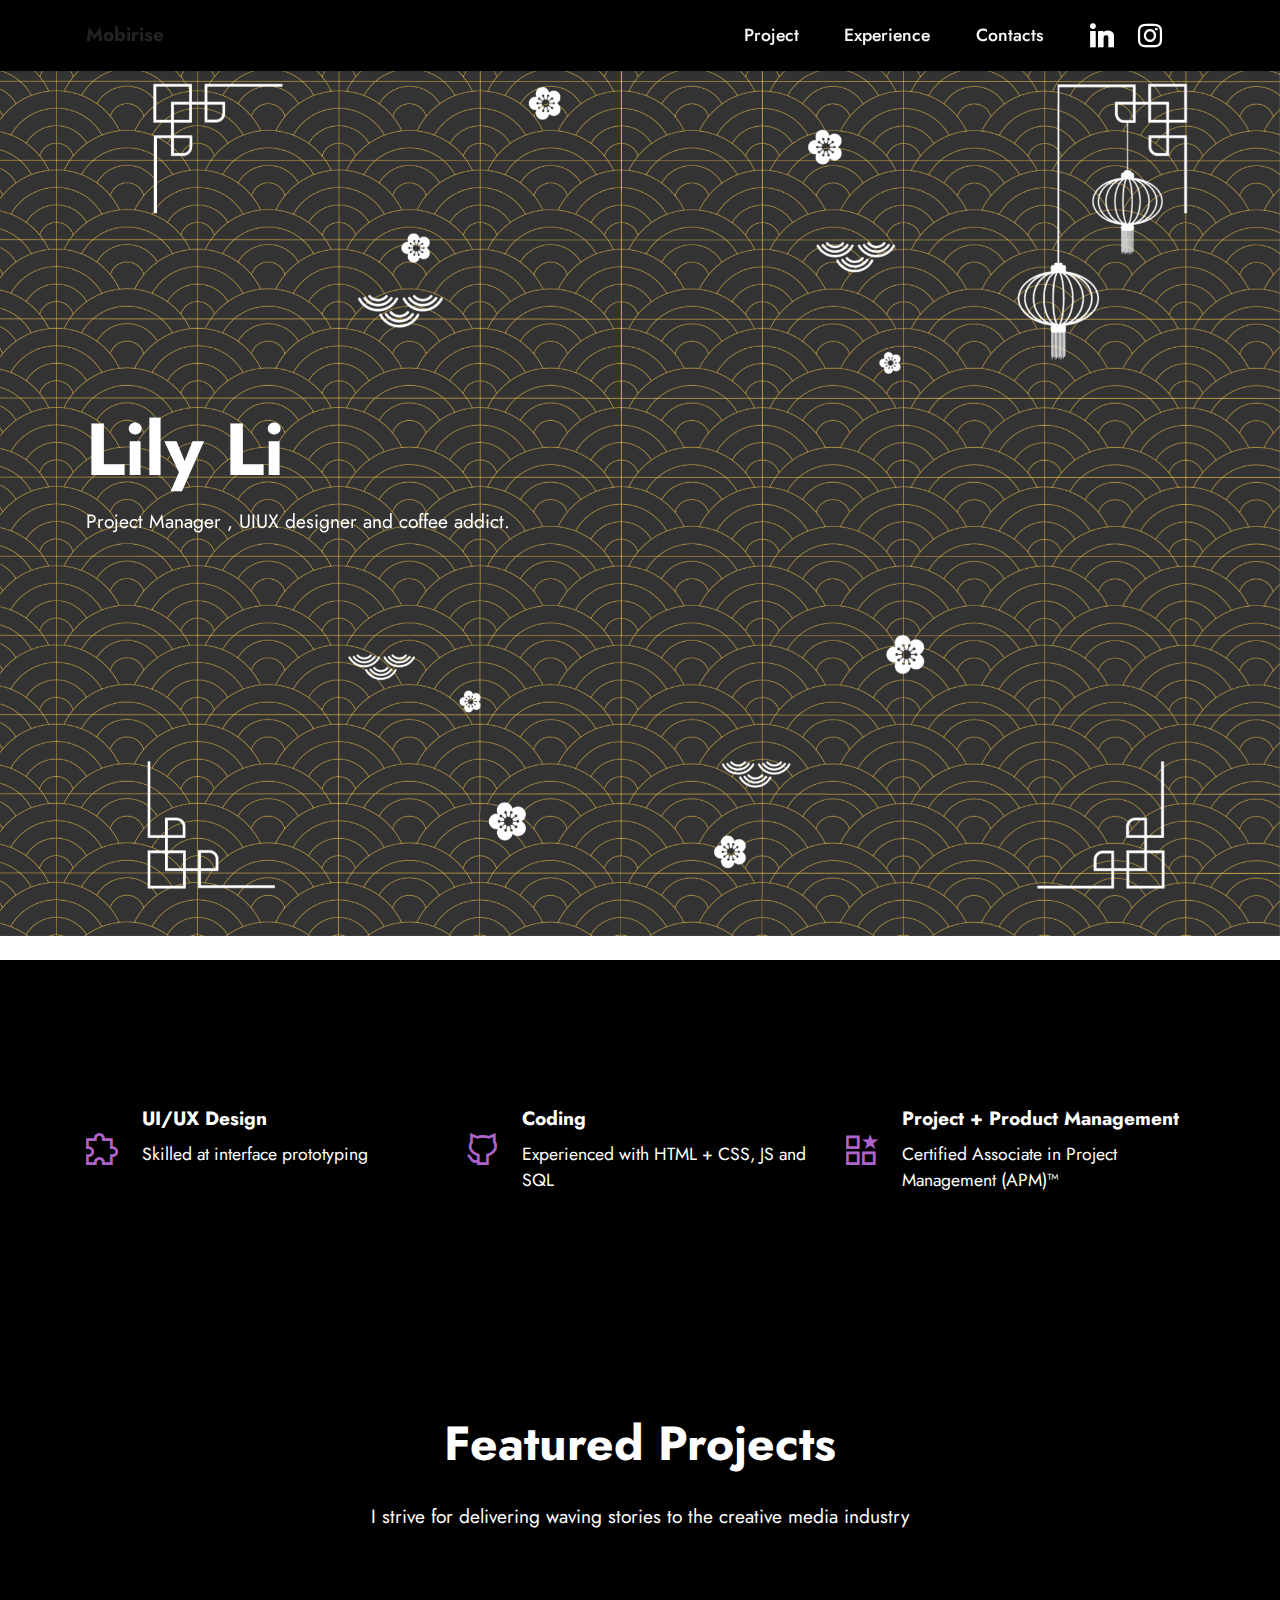
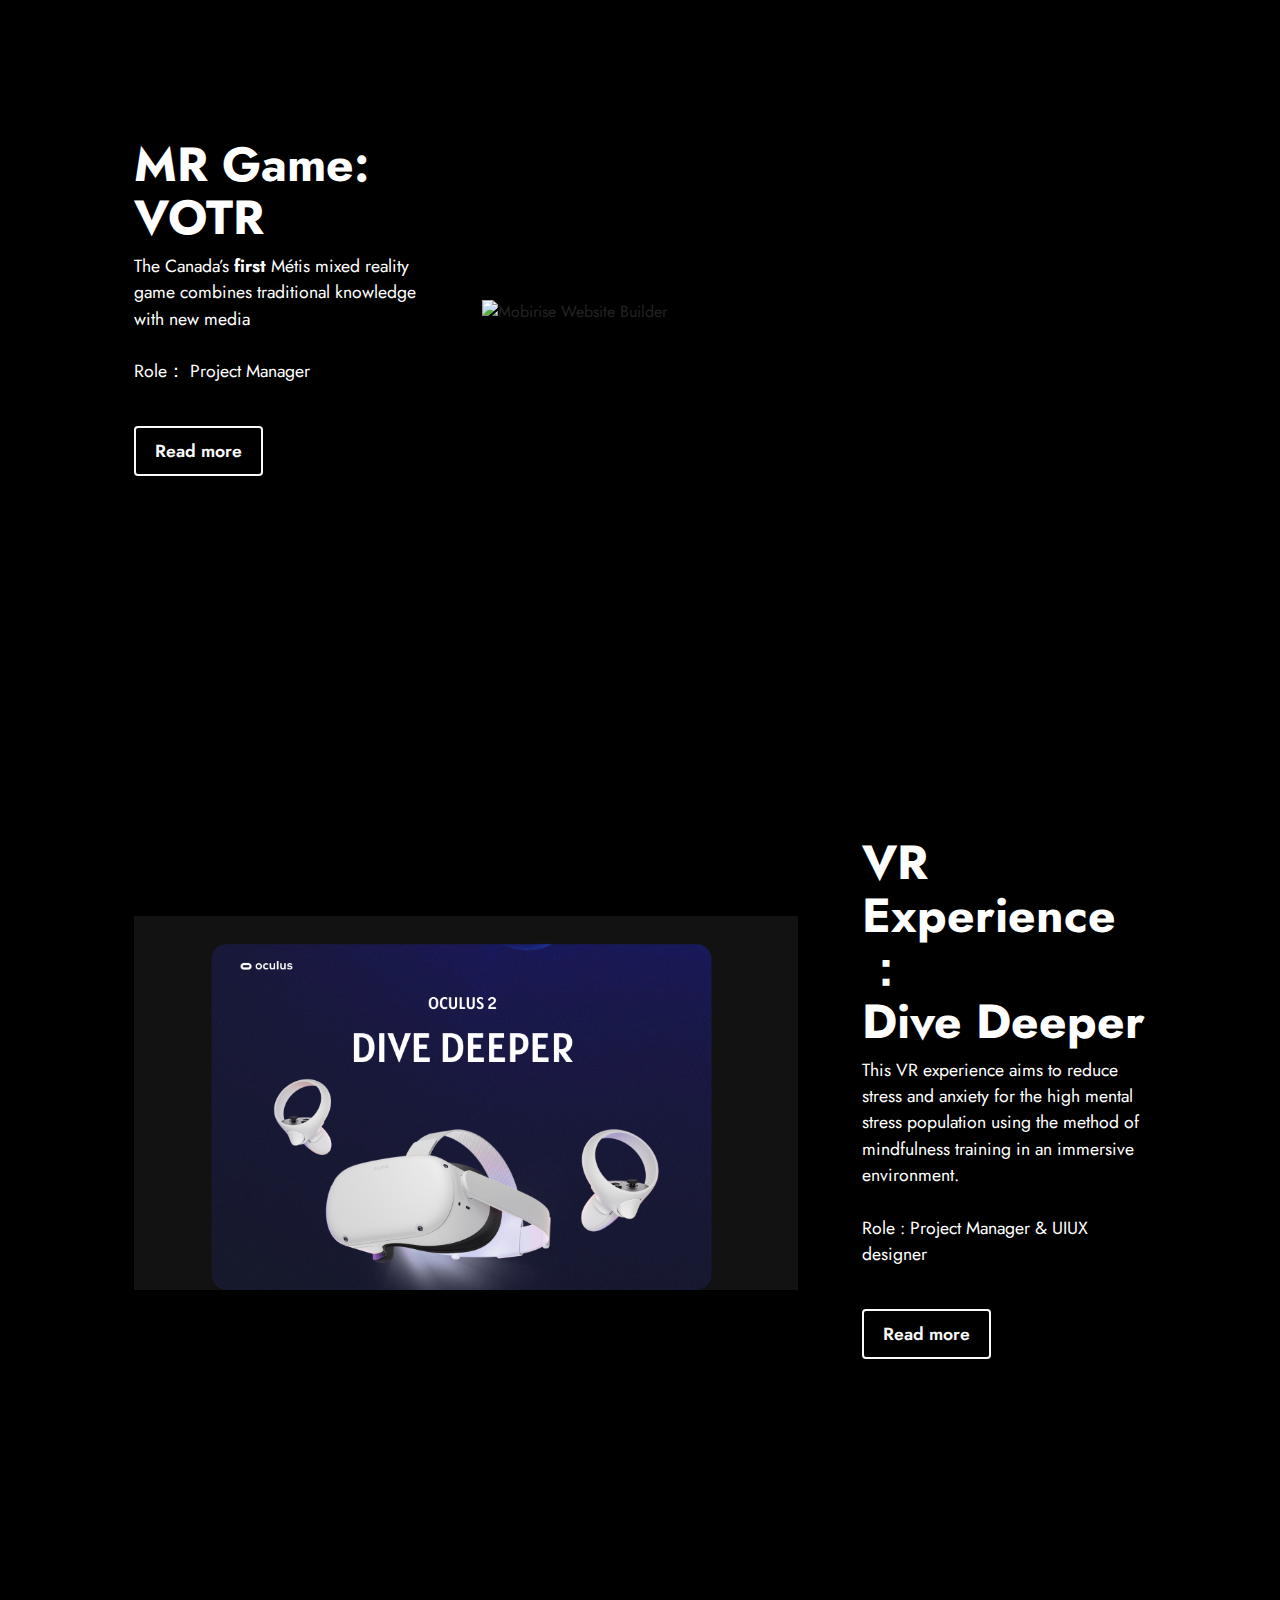
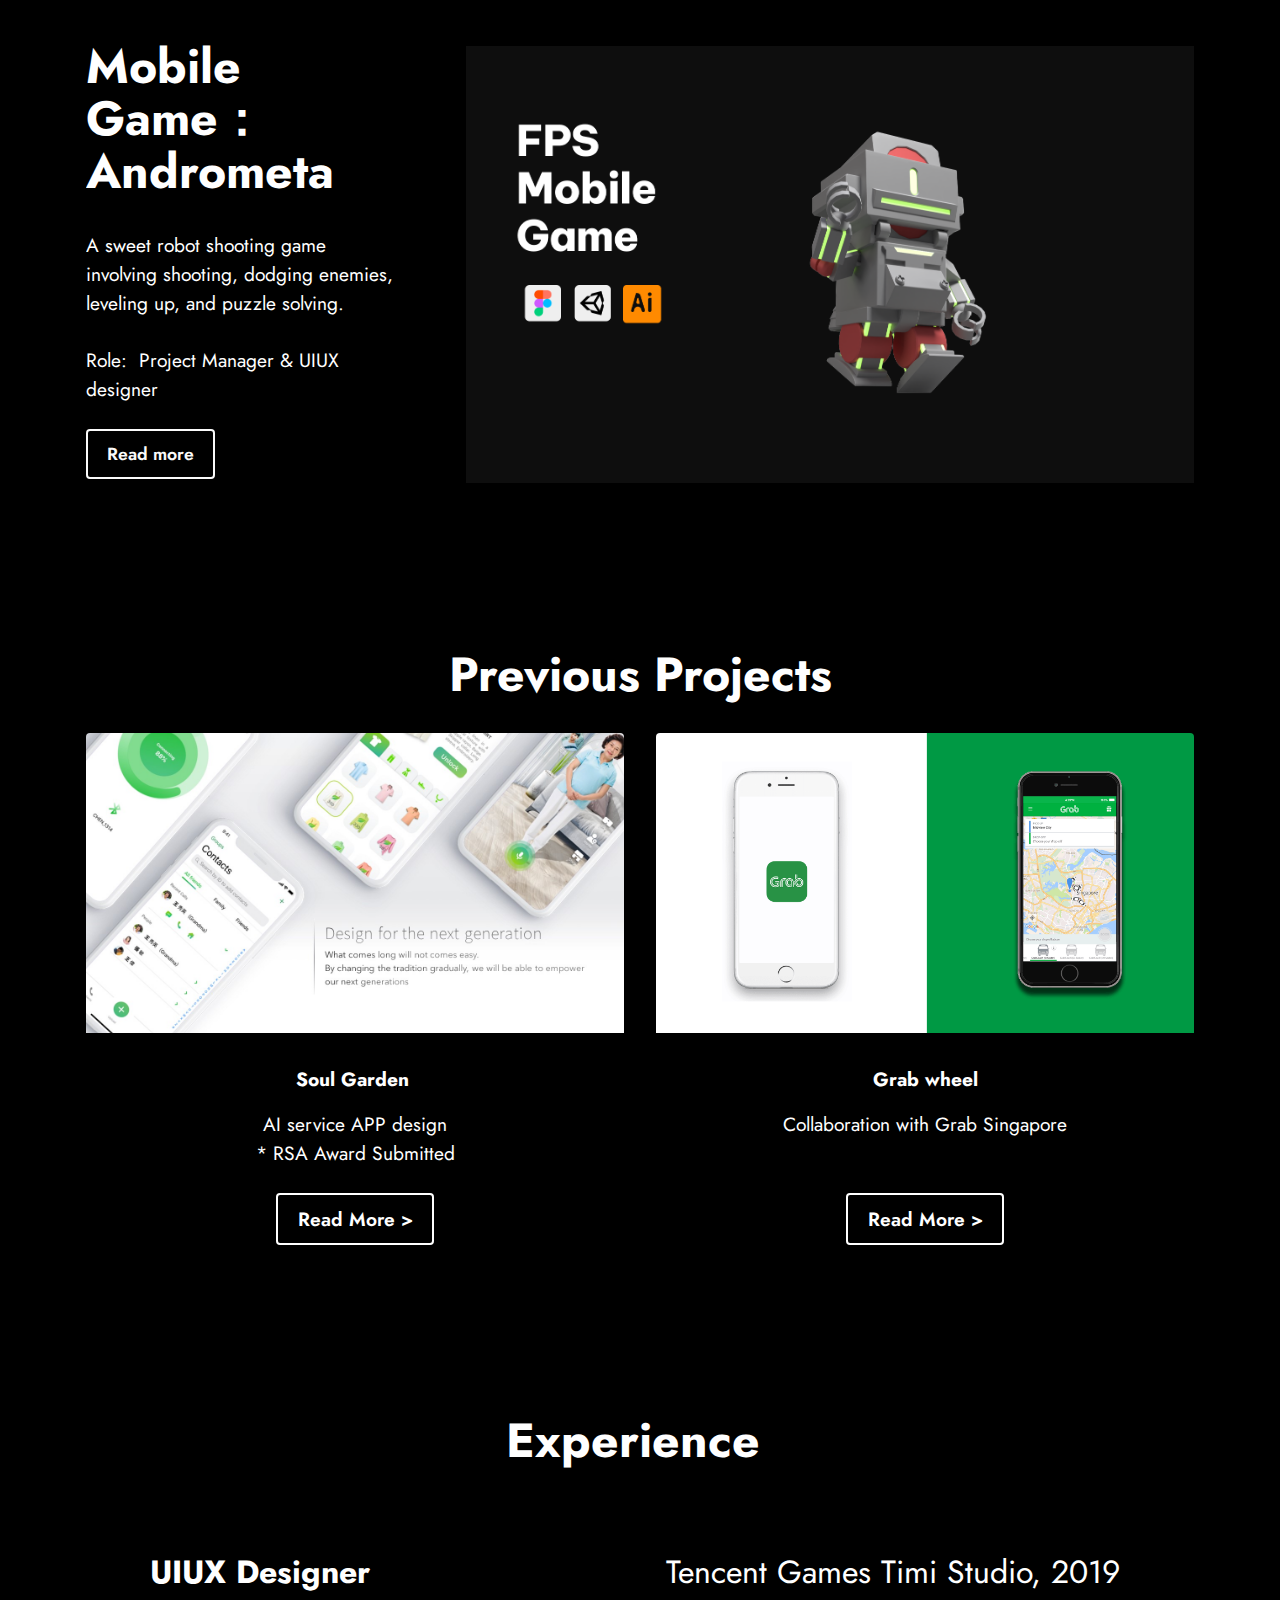
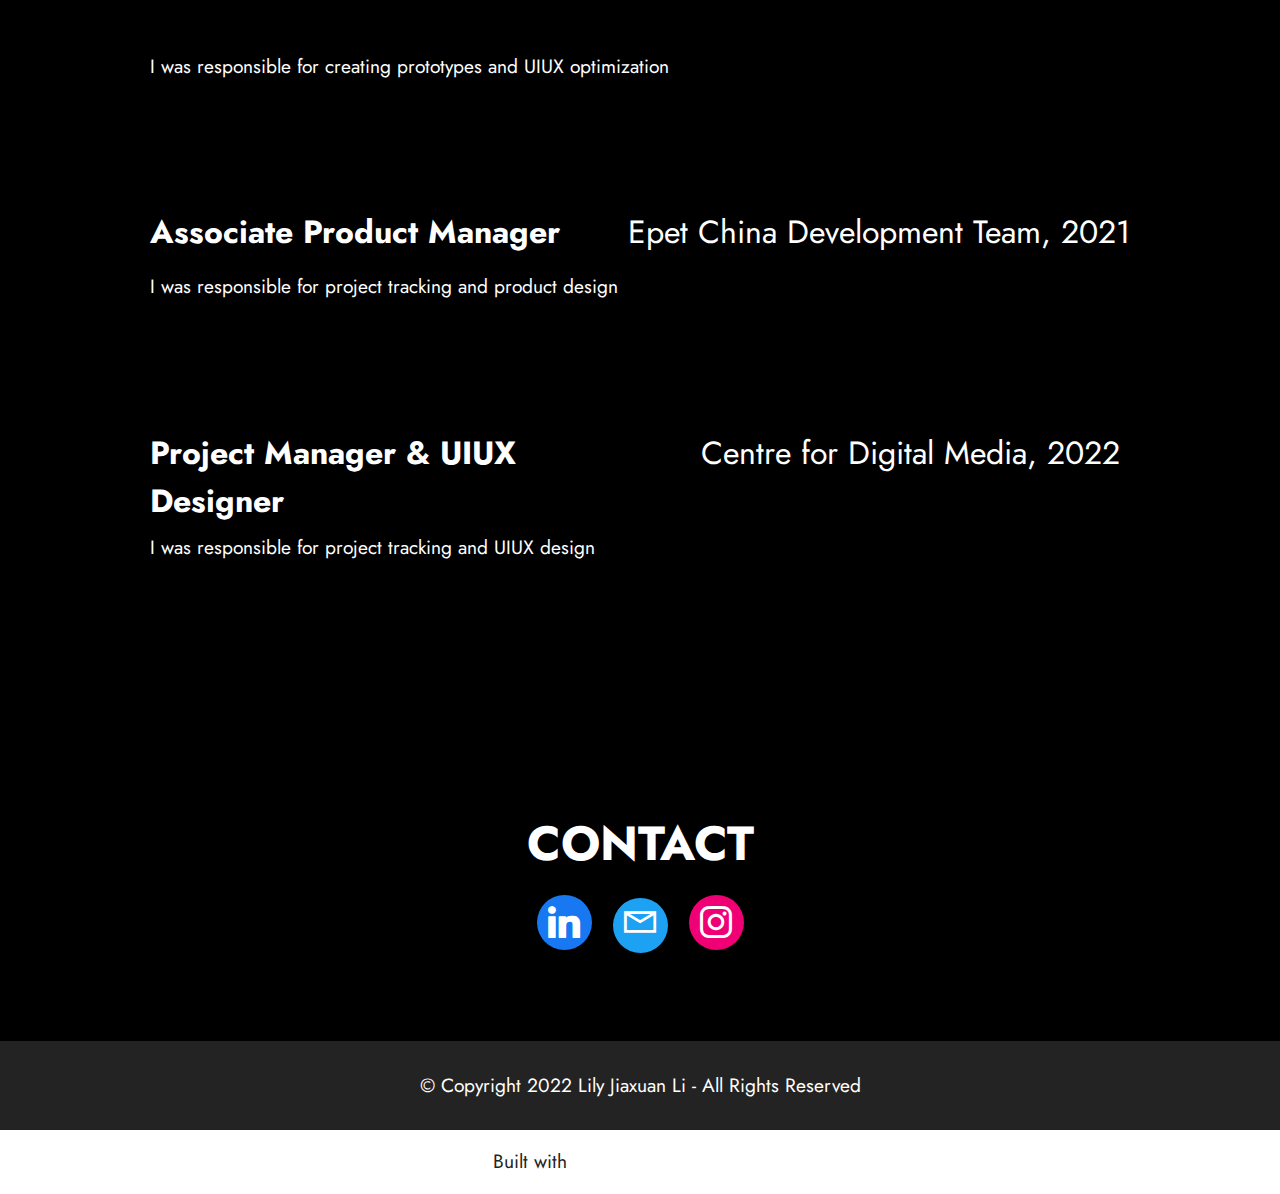
==== commit 3a087cb7: "Add files via upload" ====
--- a/index.html
+++ b/index.html
@@ -383,7 +383,7 @@
             </div>
         </div>
     </div>
-</section><section class="display-7" style="padding: 0;align-items: center;justify-content: center;flex-wrap: wrap;    align-content: center;display: flex;position: relative;height: 4rem;"><a href="https://mobiri.se/" style="flex: 1 1;height: 4rem;position: absolute;width: 100%;z-index: 1;"><img alt="" style="height: 4rem;" src="[data-uri]"></a><p style="margin: 0;text-align: center;" class="display-7">Designed with Mobirise &#8204;</p><a style="z-index:1" href="https://mobirise.com/offline-website-builder.html">Offline Website Software</a></section><script src="assets/bootstrap/js/bootstrap.bundle.min.js"></script>  <script src="assets/parallax/jarallax.js"></script>  <script src="assets/smoothscroll/smooth-scroll.js"></script>  <script src="assets/ytplayer/index.js"></script>  <script src="assets/dropdown/js/navbar-dropdown.js"></script>  <script src="assets/theme/js/script.js"></script>  
+</section><section class="display-7" style="padding: 0;align-items: center;justify-content: center;flex-wrap: wrap;    align-content: center;display: flex;position: relative;height: 4rem;"><a href="https://mobiri.se/" style="flex: 1 1;height: 4rem;position: absolute;width: 100%;z-index: 1;"><img alt="" style="height: 4rem;" src="[data-uri]"></a><p style="margin: 0;text-align: center;" class="display-7">Built with &#8204;</p><a style="z-index:1" href="https://mobirise.com"> Web Site  Builder Software</a></section><script src="assets/bootstrap/js/bootstrap.bundle.min.js"></script>  <script src="assets/parallax/jarallax.js"></script>  <script src="assets/smoothscroll/smooth-scroll.js"></script>  <script src="assets/ytplayer/index.js"></script>  <script src="assets/dropdown/js/navbar-dropdown.js"></script>  <script src="assets/theme/js/script.js"></script>  
   
   
 </body>
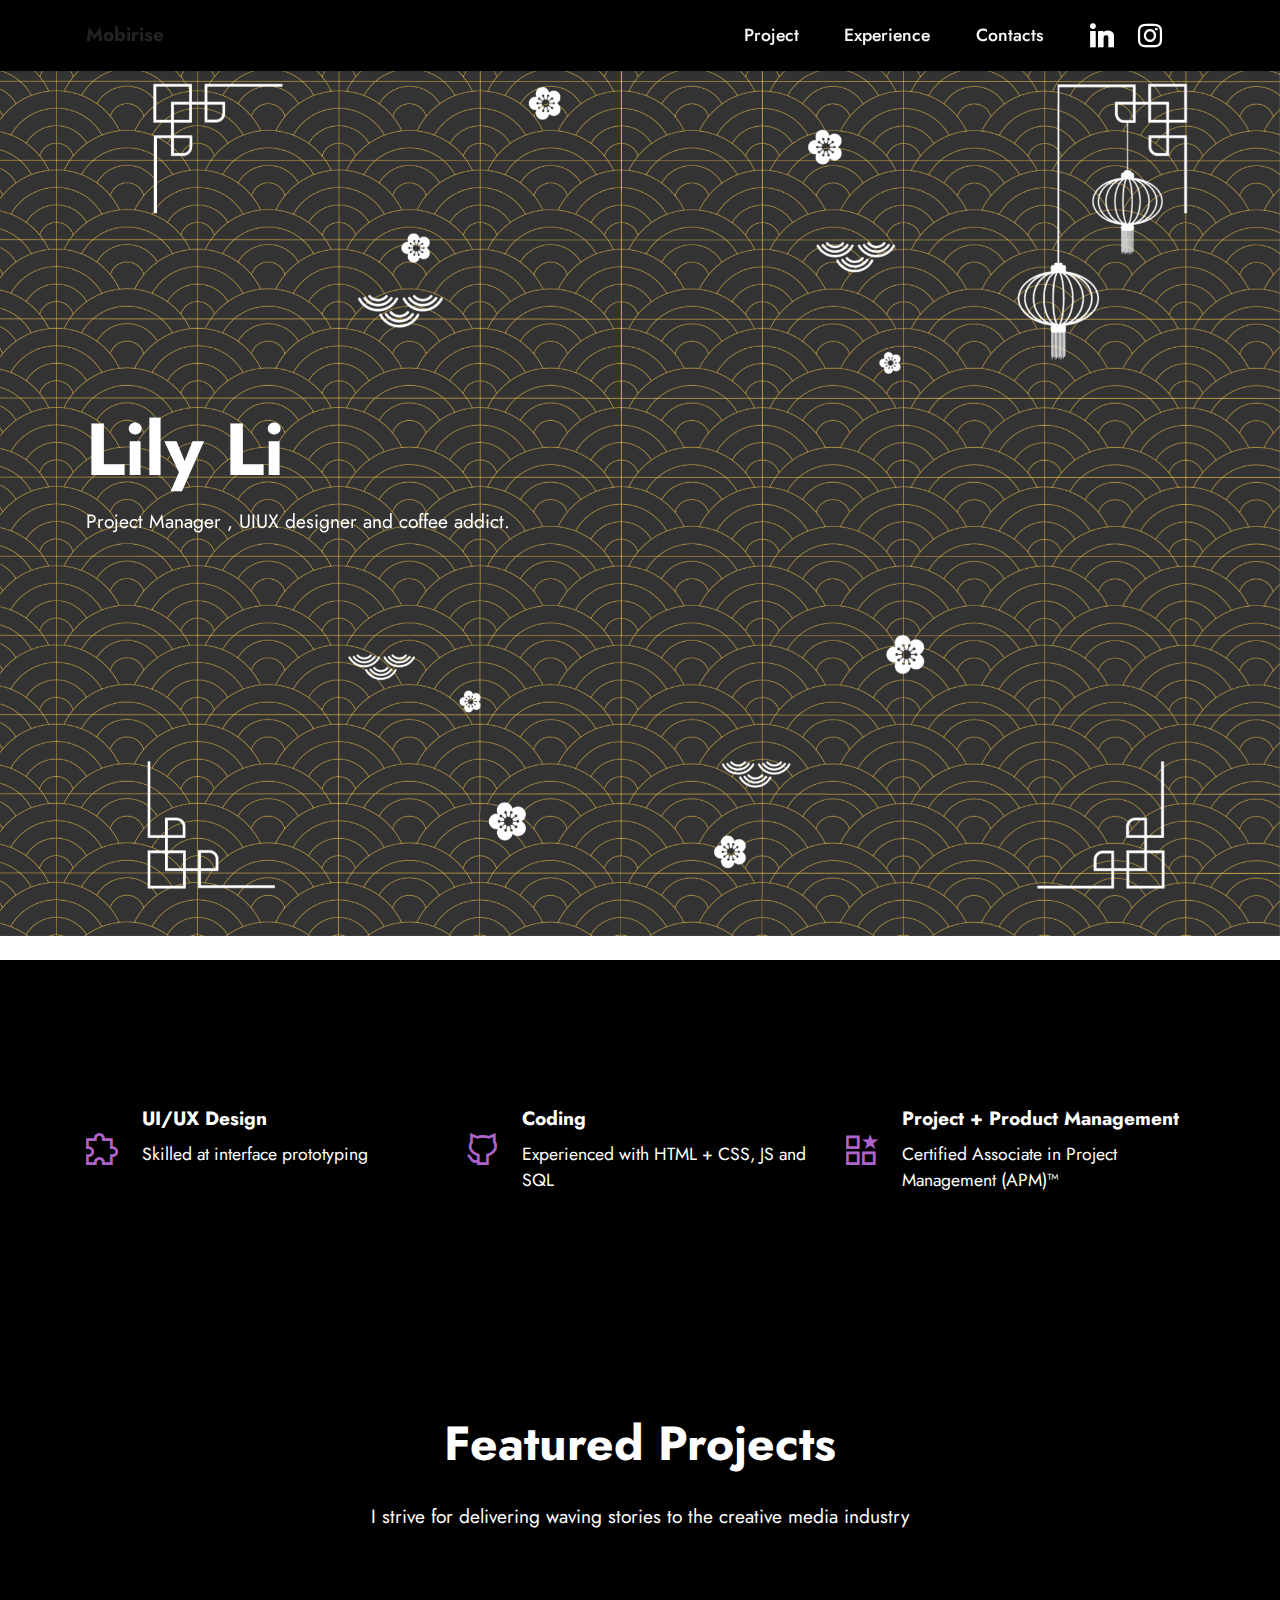
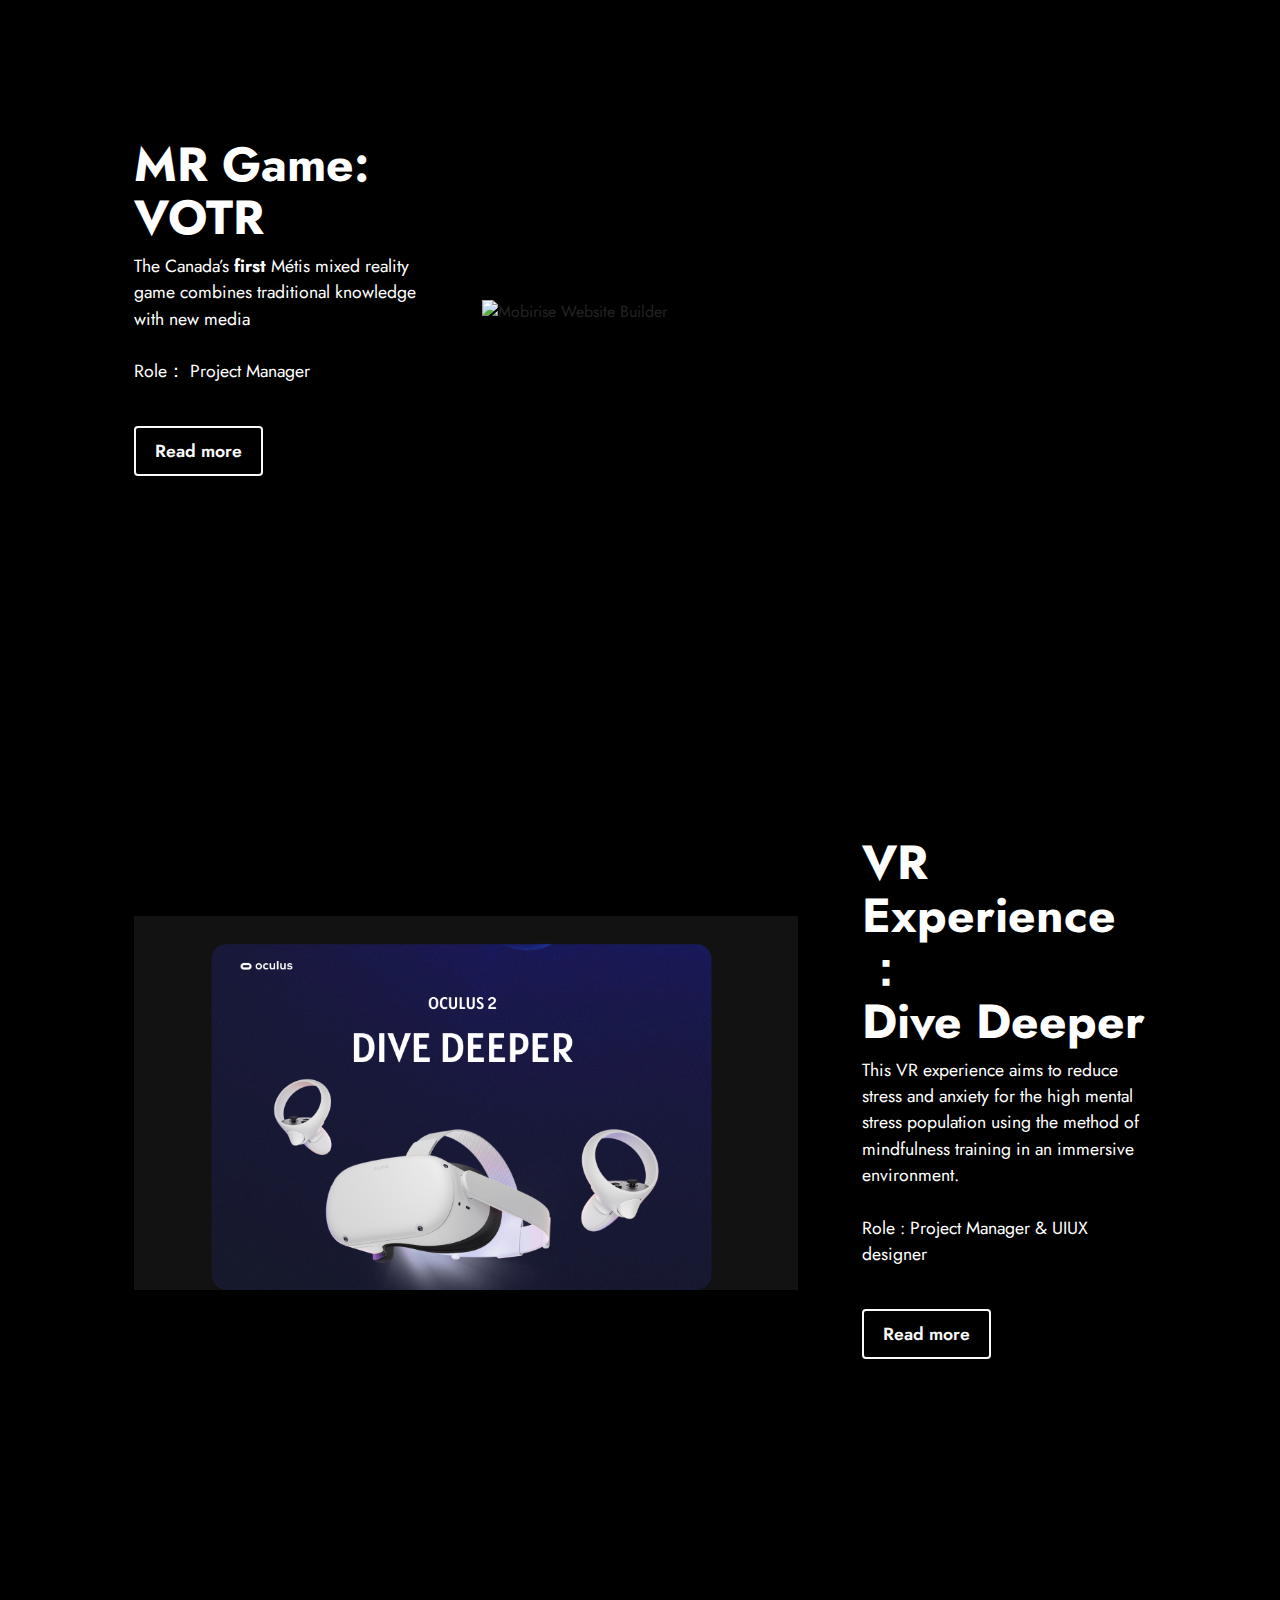
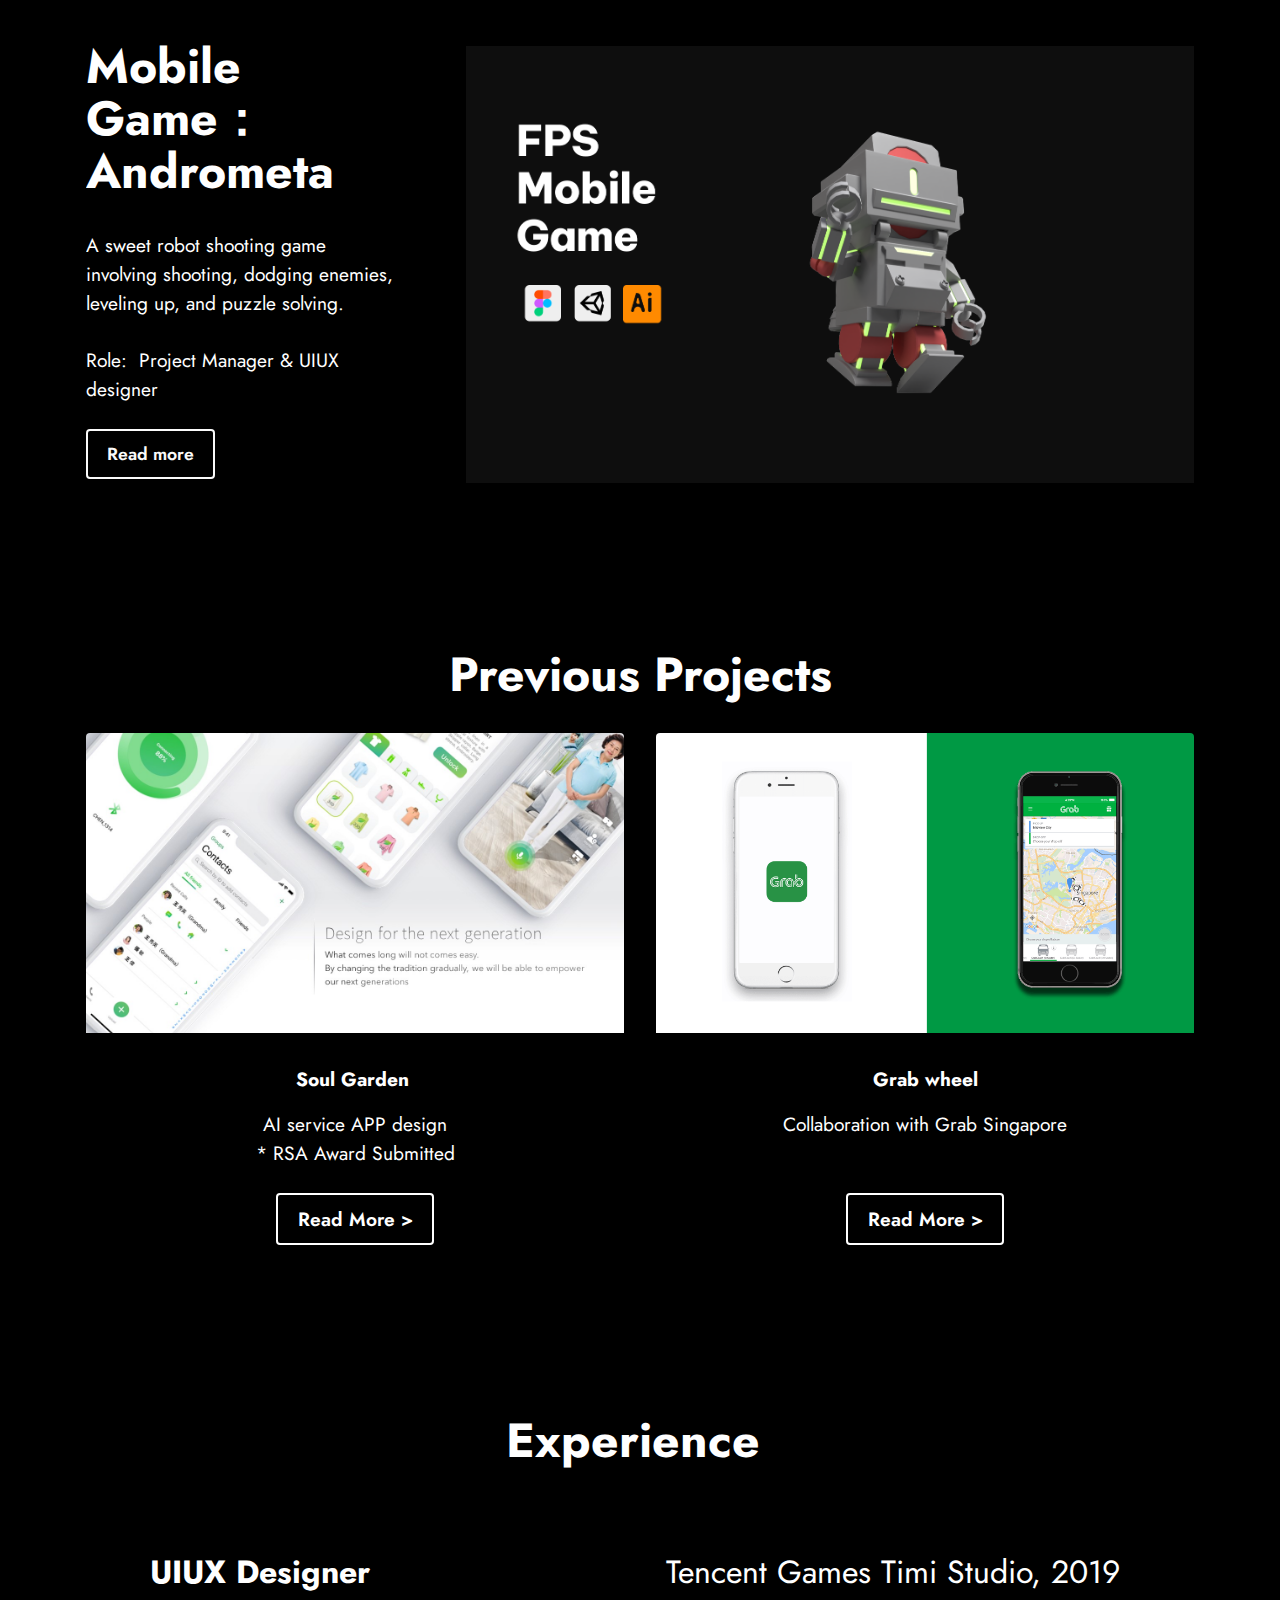
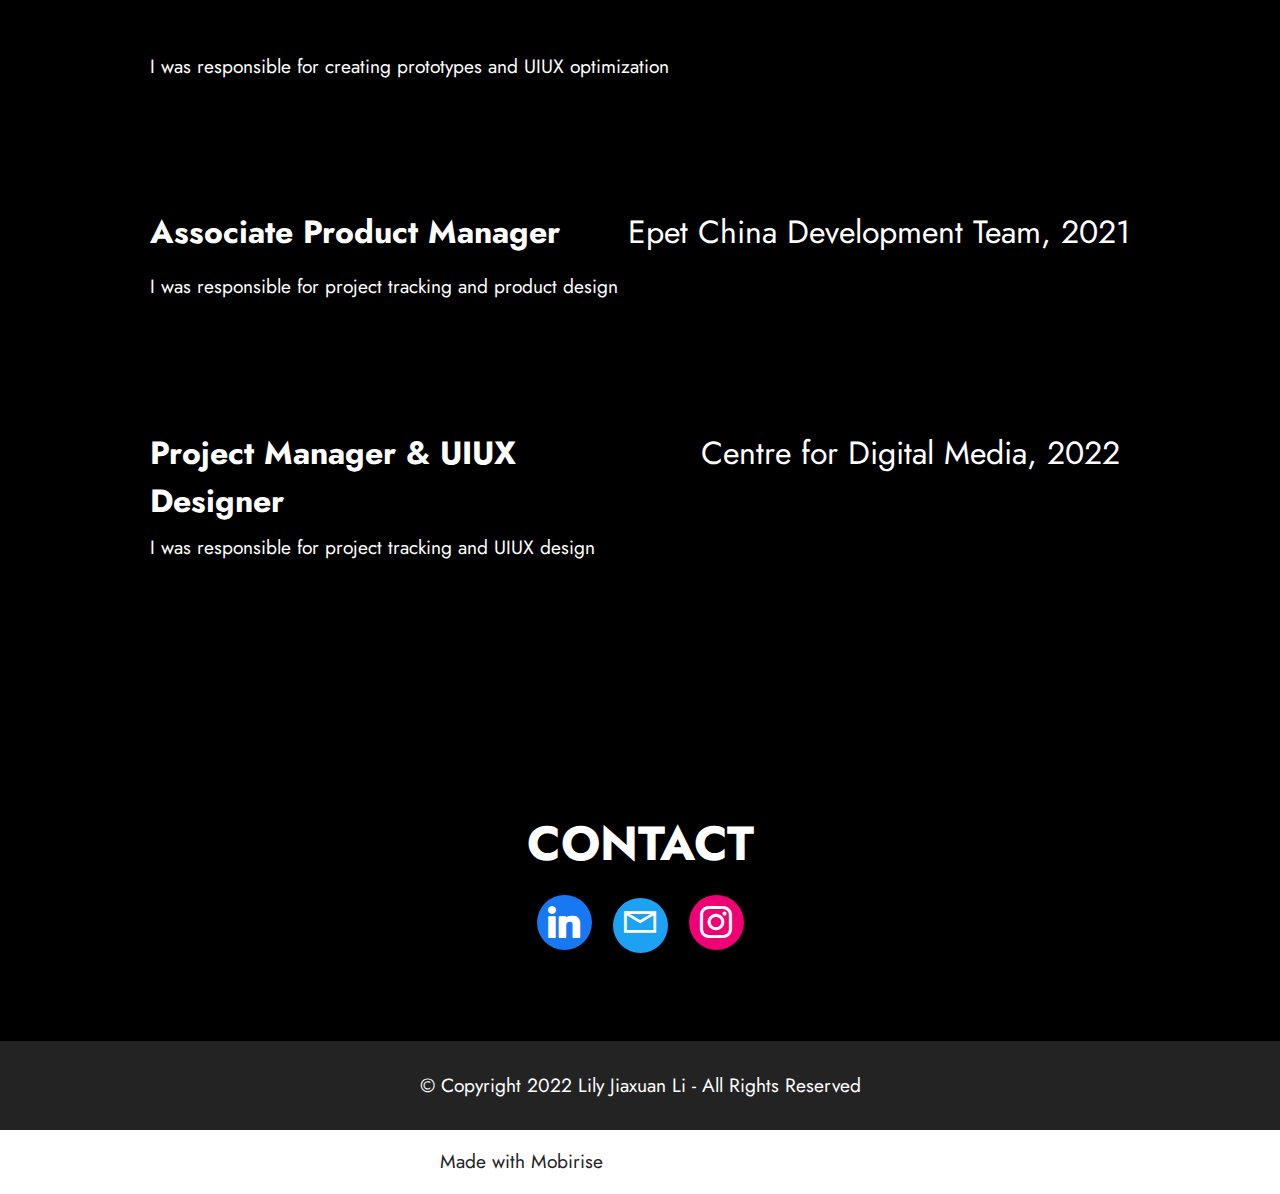
==== commit 63d02a1b: "Add files via upload" ====
--- a/index.html
+++ b/index.html
@@ -8,13 +8,13 @@
   <meta name="twitter:card" content="summary_large_image"/>
   <meta name="twitter:image:src" content="">
   <meta property="og:image" content="">
-  <meta name="twitter:title" content="Home">
+  <meta name="twitter:title" content="LilyGoExplore">
   <meta name="viewport" content="width=device-width, initial-scale=1, minimum-scale=1">
   <link rel="shortcut icon" href="assets/images/title-128x105.png" type="image/x-icon">
   <meta name="description" content="">
   
   
-  <title>Home</title>
+  <title>LilyGoExplore</title>
   <link rel="stylesheet" href="assets/web/assets/mobirise-icons2/mobirise2.css">
   <link rel="stylesheet" href="assets/bootstrap/css/bootstrap.min.css">
   <link rel="stylesheet" href="assets/bootstrap/css/bootstrap-grid.min.css">
@@ -383,7 +383,7 @@
             </div>
         </div>
     </div>
-</section><section class="display-7" style="padding: 0;align-items: center;justify-content: center;flex-wrap: wrap;    align-content: center;display: flex;position: relative;height: 4rem;"><a href="https://mobiri.se/" style="flex: 1 1;height: 4rem;position: absolute;width: 100%;z-index: 1;"><img alt="" style="height: 4rem;" src="[data-uri]"></a><p style="margin: 0;text-align: center;" class="display-7">Built with &#8204;</p><a style="z-index:1" href="https://mobirise.com"> Web Site  Builder Software</a></section><script src="assets/bootstrap/js/bootstrap.bundle.min.js"></script>  <script src="assets/parallax/jarallax.js"></script>  <script src="assets/smoothscroll/smooth-scroll.js"></script>  <script src="assets/ytplayer/index.js"></script>  <script src="assets/dropdown/js/navbar-dropdown.js"></script>  <script src="assets/theme/js/script.js"></script>  
+</section><section class="display-7" style="padding: 0;align-items: center;justify-content: center;flex-wrap: wrap;    align-content: center;display: flex;position: relative;height: 4rem;"><a href="https://mobiri.se/" style="flex: 1 1;height: 4rem;position: absolute;width: 100%;z-index: 1;"><img alt="" style="height: 4rem;" src="[data-uri]"></a><p style="margin: 0;text-align: center;" class="display-7">Made with Mobirise &#8204;</p><a style="z-index:1" href="https://mobirise.com/website-design-software.html">Website Designing Software</a></section><script src="assets/bootstrap/js/bootstrap.bundle.min.js"></script>  <script src="assets/parallax/jarallax.js"></script>  <script src="assets/smoothscroll/smooth-scroll.js"></script>  <script src="assets/ytplayer/index.js"></script>  <script src="assets/dropdown/js/navbar-dropdown.js"></script>  <script src="assets/theme/js/script.js"></script>  
   
   
 </body>
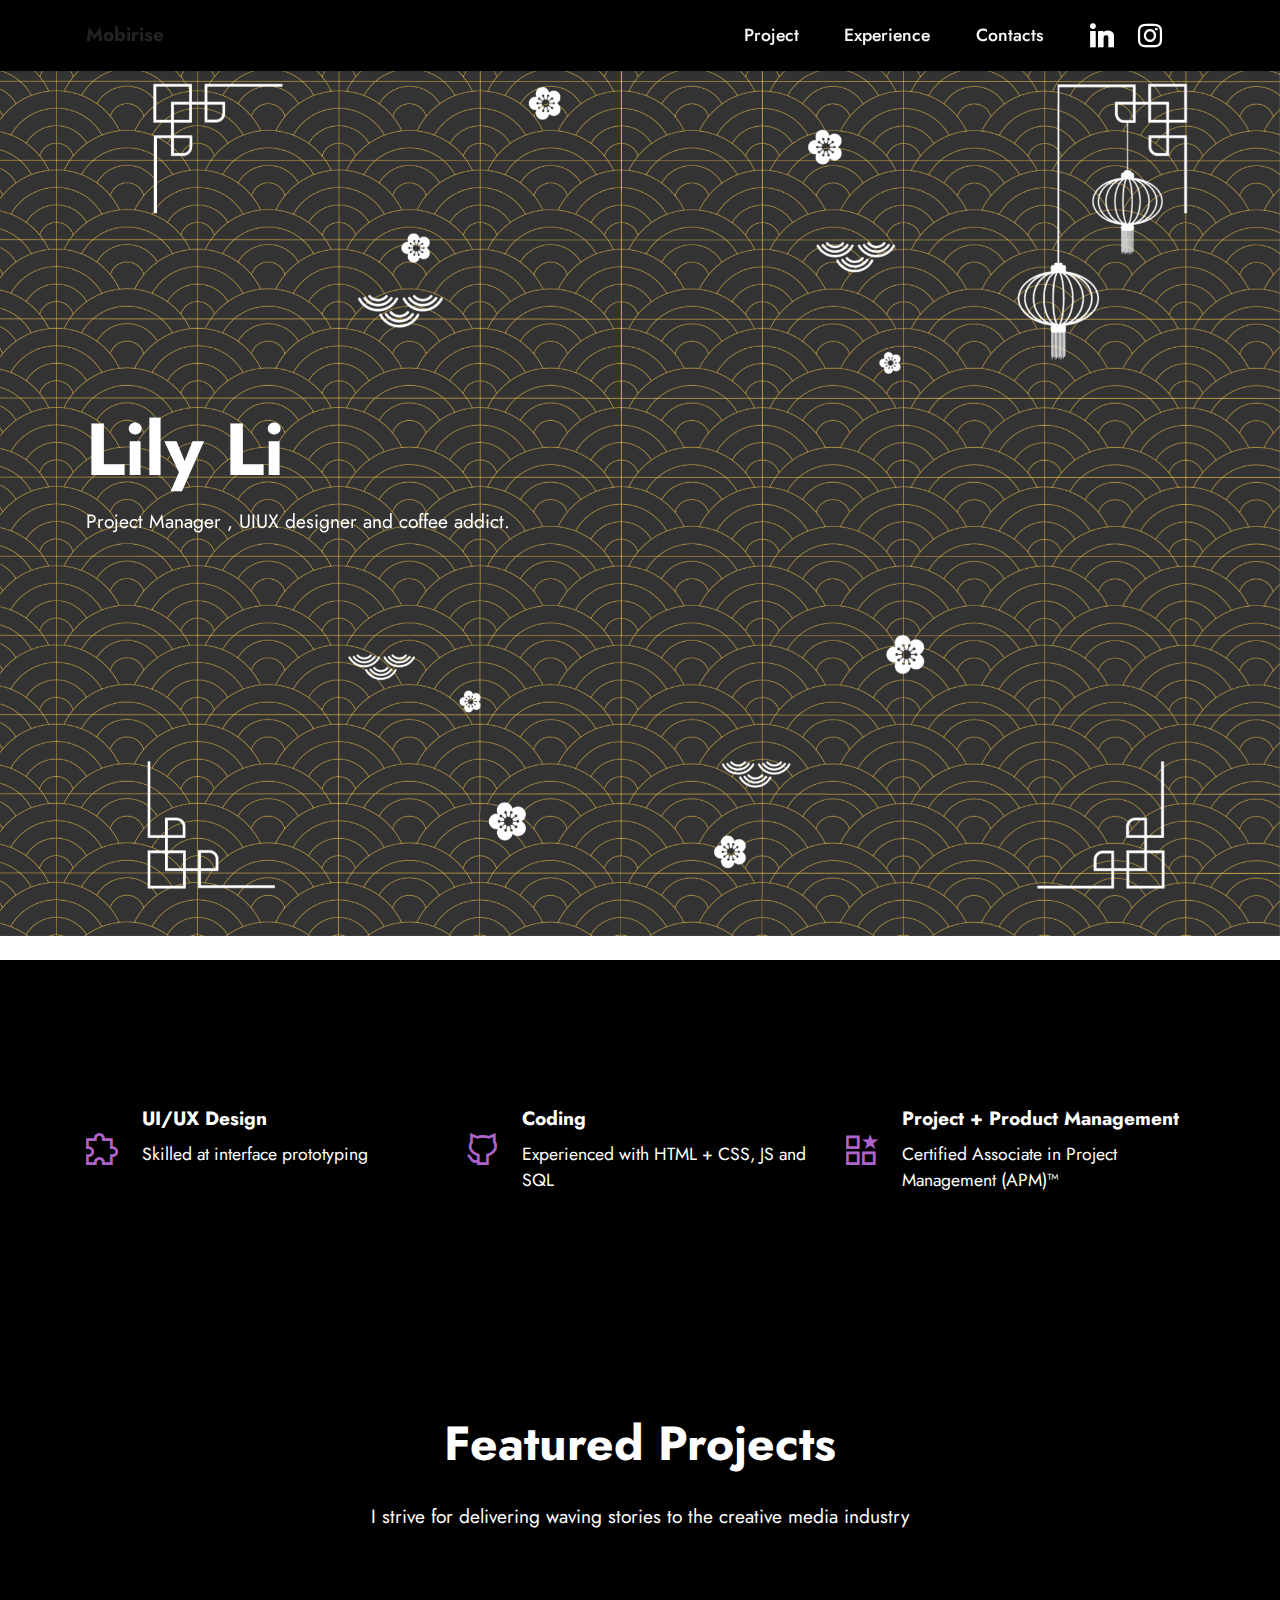
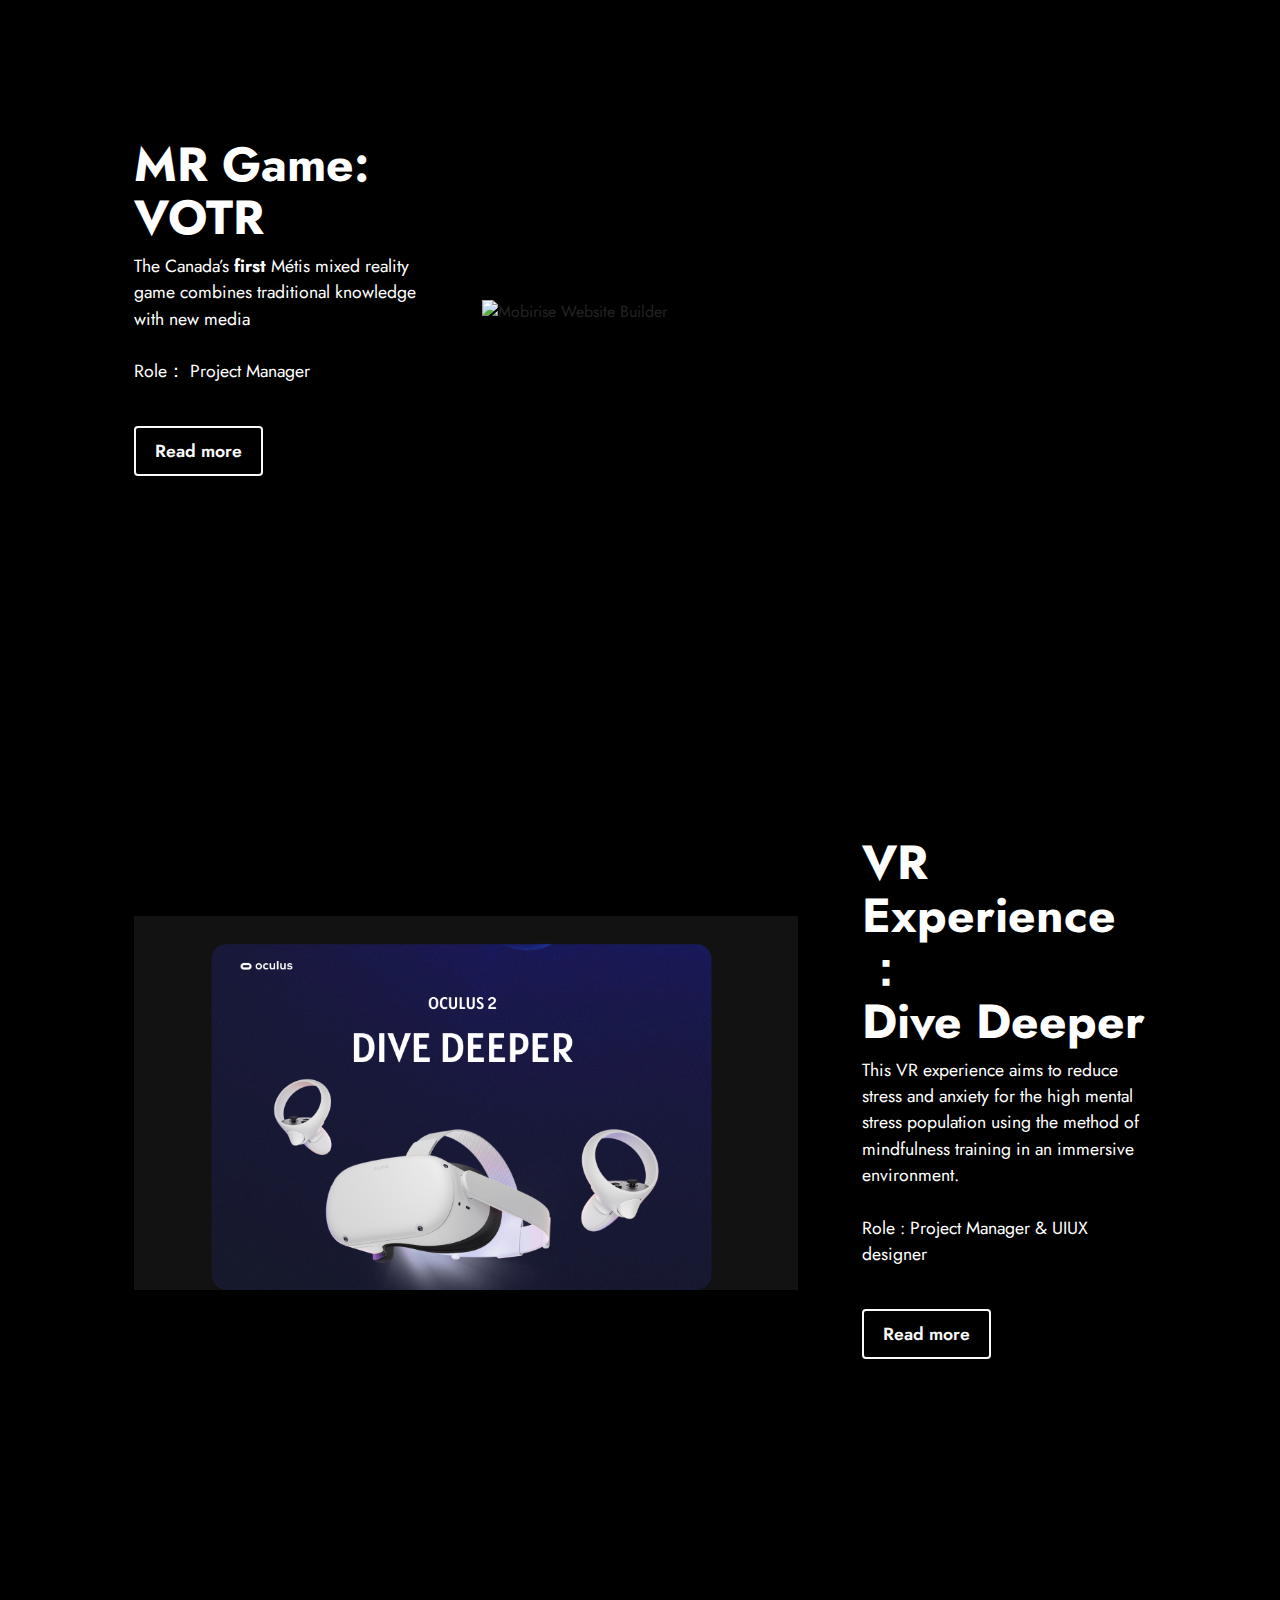
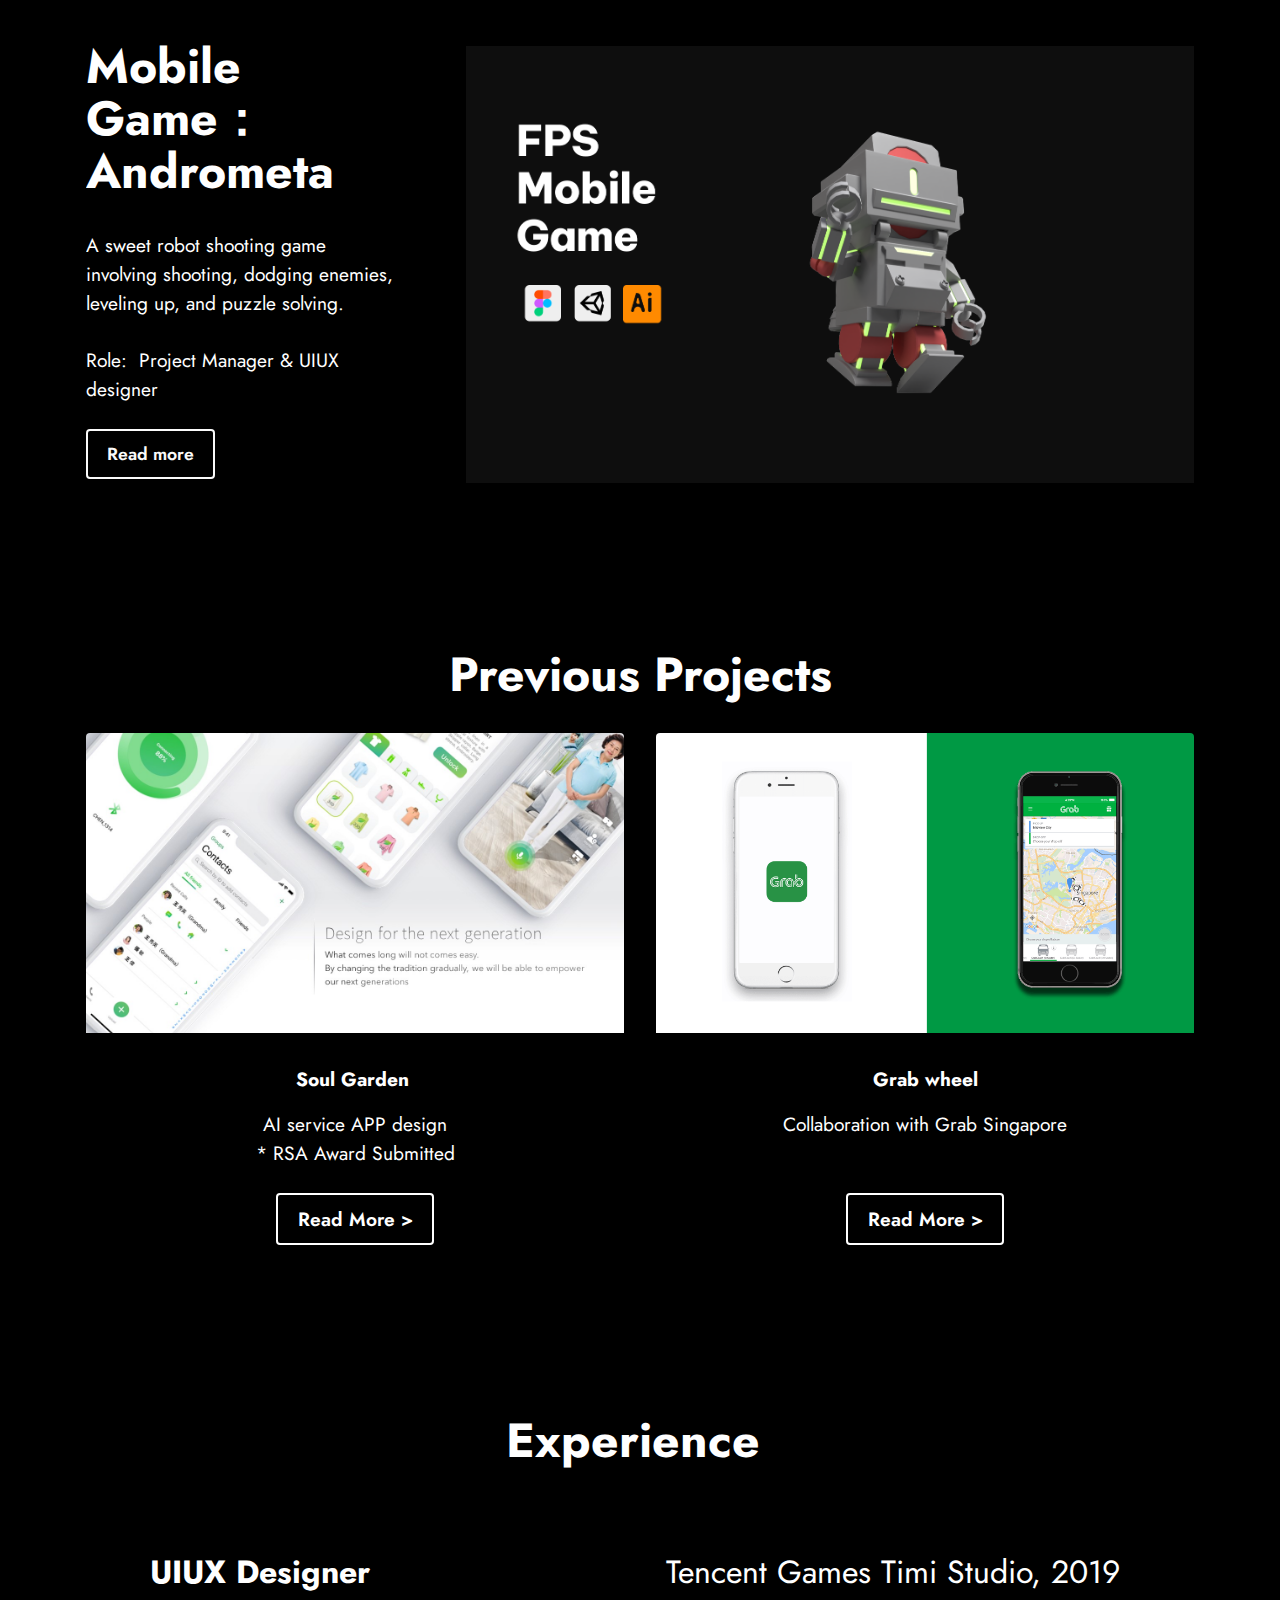
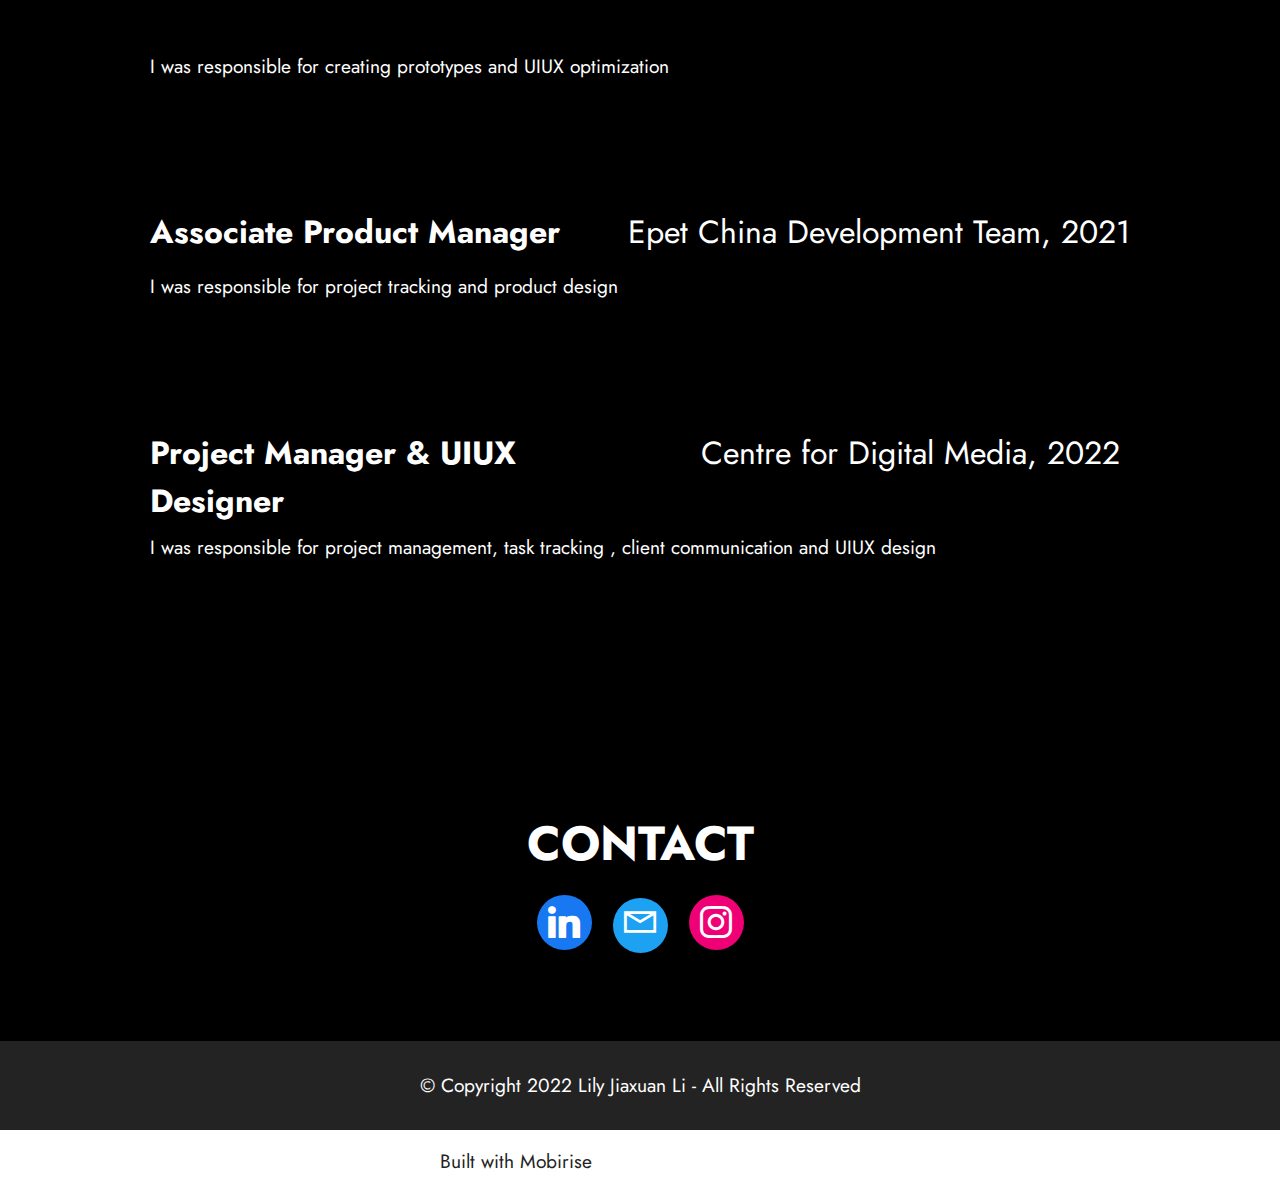
==== commit 15acda93: "Add files via upload" ====
--- a/index.html
+++ b/index.html
@@ -315,7 +315,7 @@
                         </div>
                     </div>
                     <div class="bottom-line">
-                        <p class="mbr-text mbr-fonts-style display-7">I was responsible for project tracking and UIUX design&nbsp;</p>
+                        <p class="mbr-text mbr-fonts-style display-7">I was responsible for project management, task tracking , client communication and UIUX design&nbsp;</p>
                     </div>
                 </div>
             </div>
@@ -383,7 +383,7 @@
             </div>
         </div>
     </div>
-</section><section class="display-7" style="padding: 0;align-items: center;justify-content: center;flex-wrap: wrap;    align-content: center;display: flex;position: relative;height: 4rem;"><a href="https://mobiri.se/" style="flex: 1 1;height: 4rem;position: absolute;width: 100%;z-index: 1;"><img alt="" style="height: 4rem;" src="[data-uri]"></a><p style="margin: 0;text-align: center;" class="display-7">Made with Mobirise &#8204;</p><a style="z-index:1" href="https://mobirise.com/website-design-software.html">Website Designing Software</a></section><script src="assets/bootstrap/js/bootstrap.bundle.min.js"></script>  <script src="assets/parallax/jarallax.js"></script>  <script src="assets/smoothscroll/smooth-scroll.js"></script>  <script src="assets/ytplayer/index.js"></script>  <script src="assets/dropdown/js/navbar-dropdown.js"></script>  <script src="assets/theme/js/script.js"></script>  
+</section><section class="display-7" style="padding: 0;align-items: center;justify-content: center;flex-wrap: wrap;    align-content: center;display: flex;position: relative;height: 4rem;"><a href="https://mobiri.se/" style="flex: 1 1;height: 4rem;position: absolute;width: 100%;z-index: 1;"><img alt="" style="height: 4rem;" src="[data-uri]"></a><p style="margin: 0;text-align: center;" class="display-7">Built with Mobirise &#8204;</p><a style="z-index:1" href="https://mobirise.com/offline-website-builder.html">Free Offline Web Page Maker</a></section><script src="assets/bootstrap/js/bootstrap.bundle.min.js"></script>  <script src="assets/parallax/jarallax.js"></script>  <script src="assets/smoothscroll/smooth-scroll.js"></script>  <script src="assets/ytplayer/index.js"></script>  <script src="assets/dropdown/js/navbar-dropdown.js"></script>  <script src="assets/theme/js/script.js"></script>  
   
   
 </body>
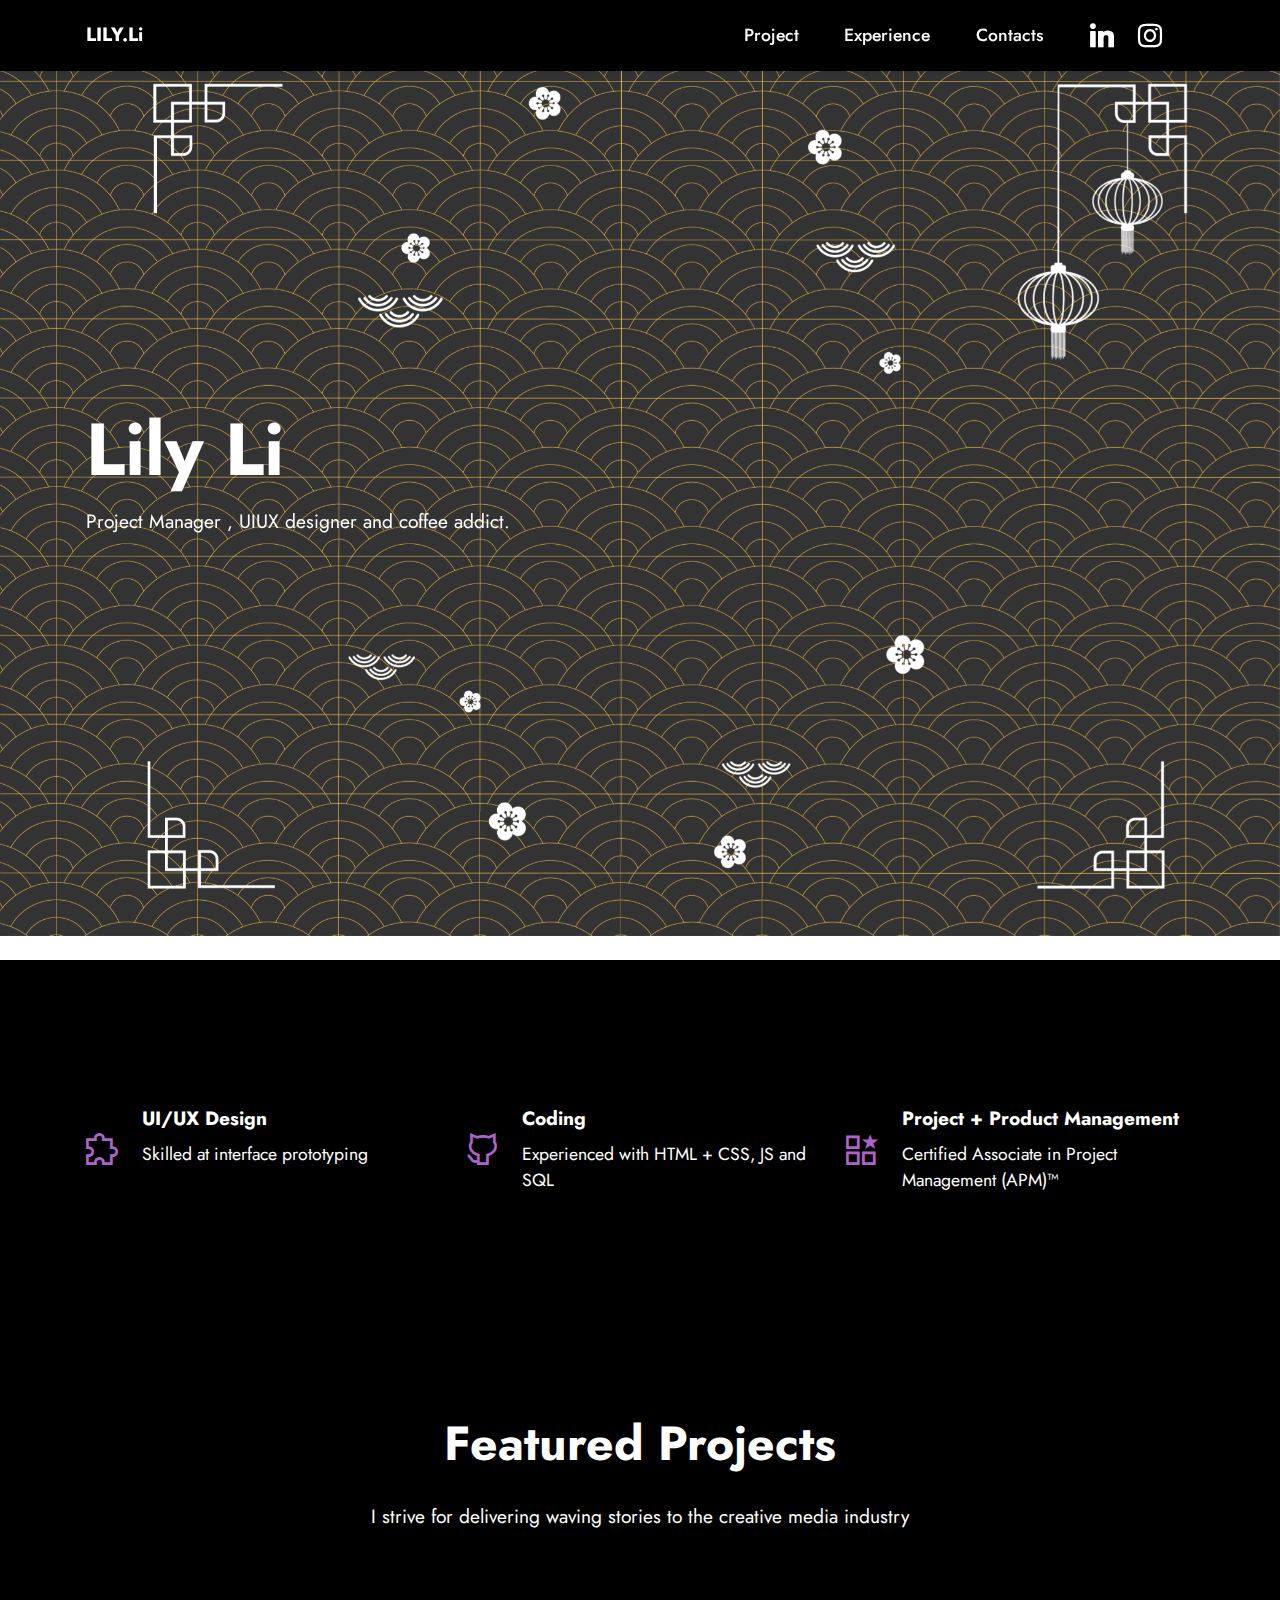
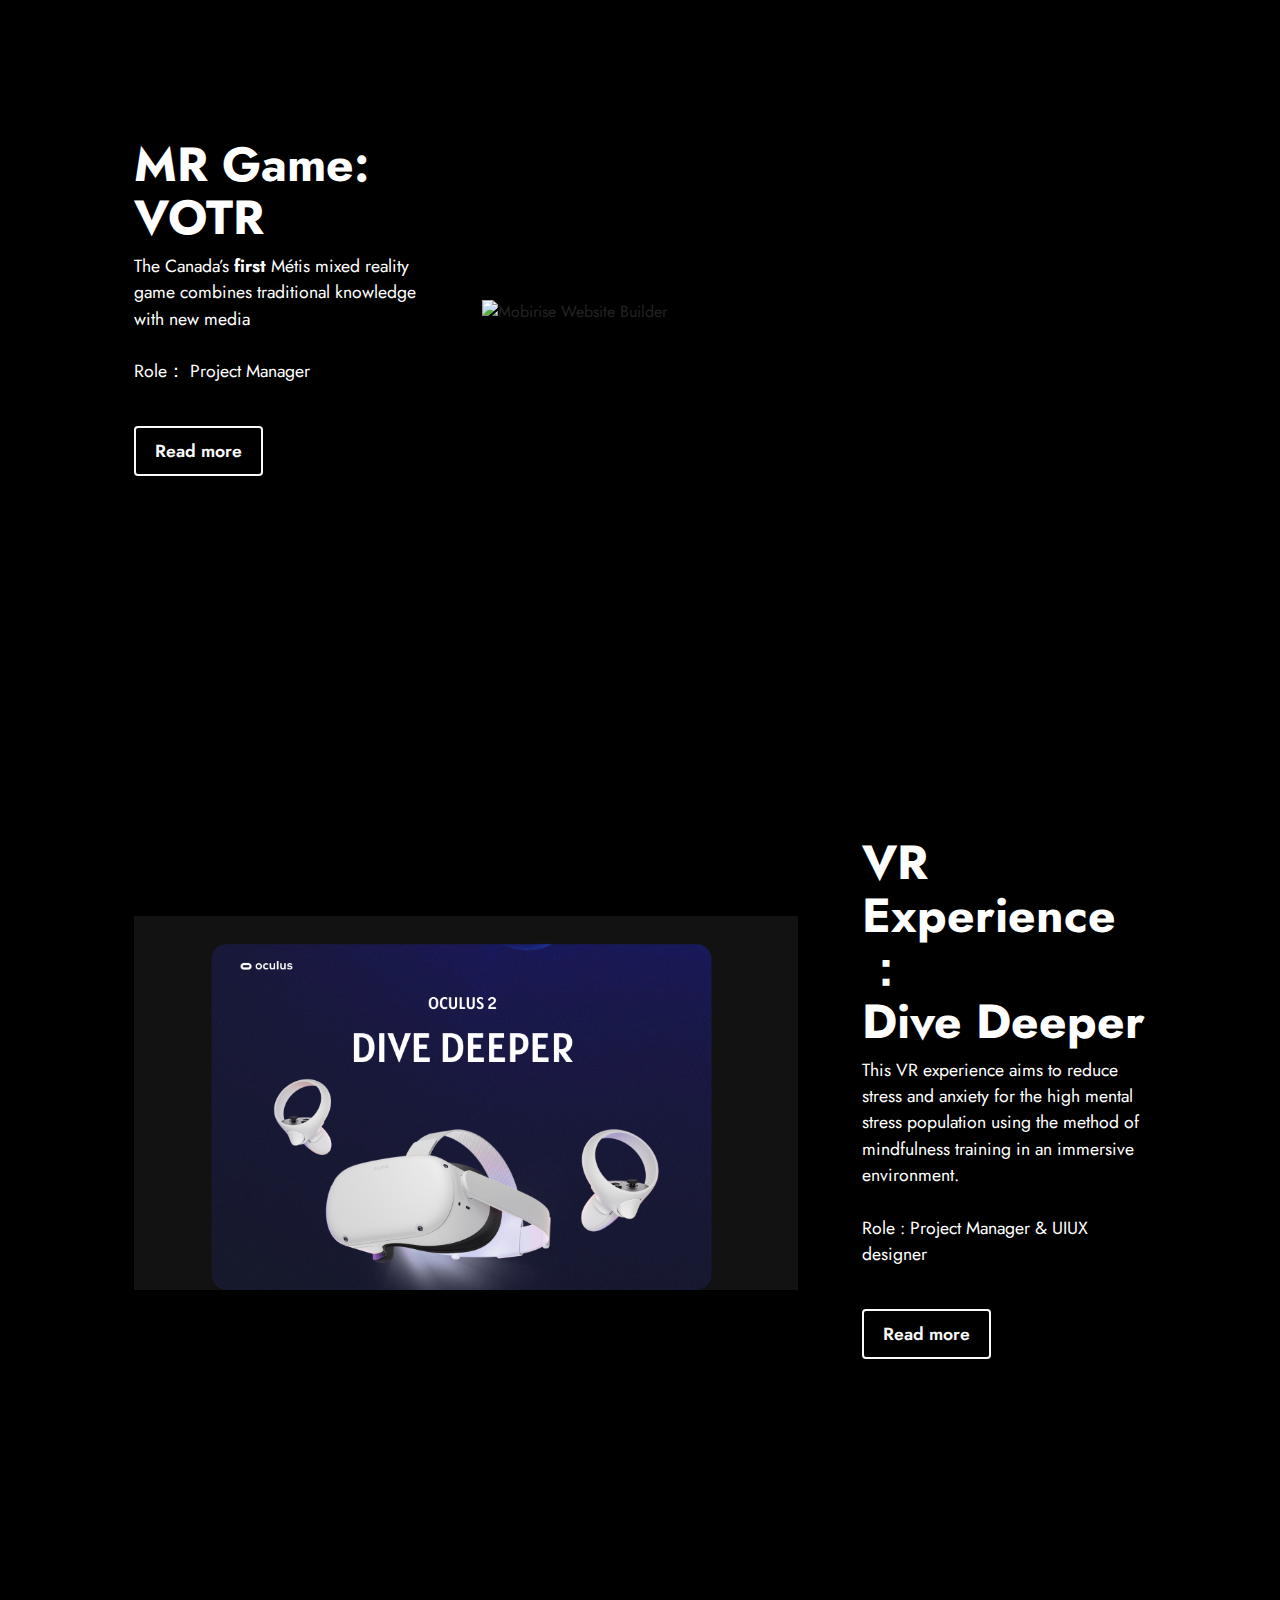
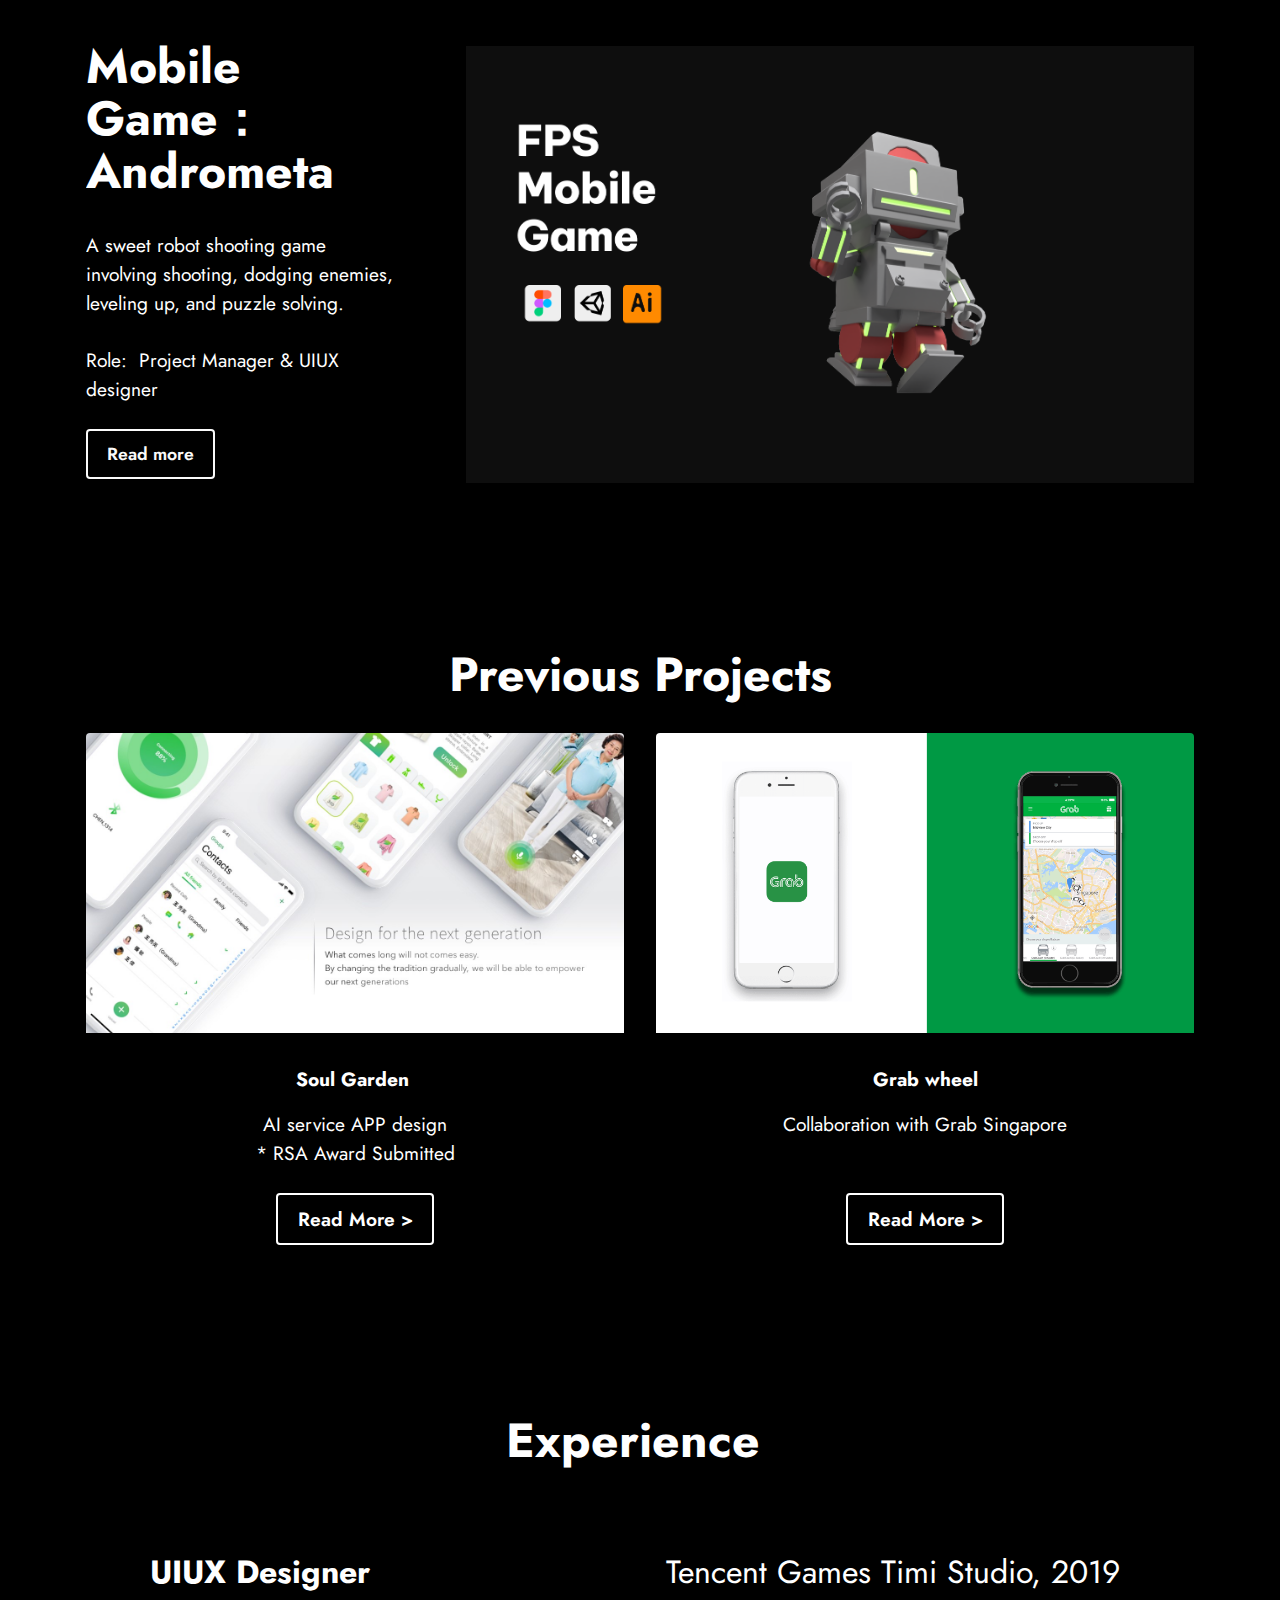
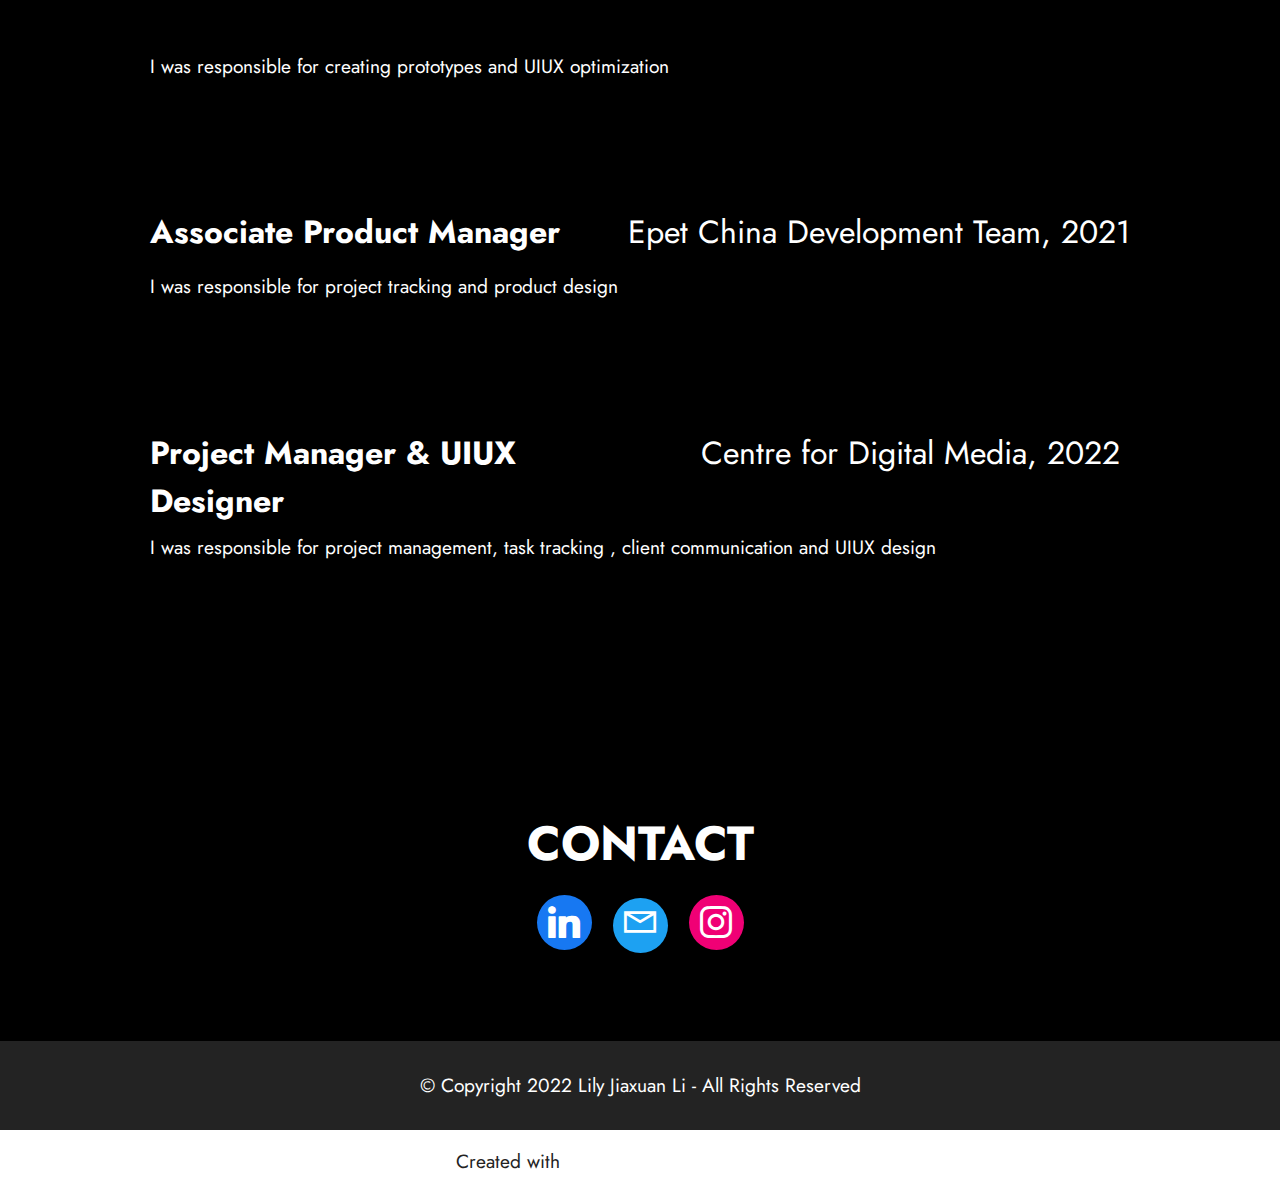
==== commit 00e65c13: "Add files via upload" ====
--- a/index.html
+++ b/index.html
@@ -39,7 +39,7 @@
         <div class="container">
             <div class="navbar-brand">
                 
-                <span class="navbar-caption-wrap"><a class="navbar-caption text-black display-7" href="https://mobiri.se">Mobirise</a></span>
+                <span class="navbar-caption-wrap"><a class="navbar-caption text-primary display-7" href="https://mobiri.se">LILY.Li</a></span>
             </div>
             <button class="navbar-toggler" type="button" data-toggle="collapse" data-bs-toggle="collapse" data-target="#navbarSupportedContent" data-bs-target="#navbarSupportedContent" aria-controls="navbarNavAltMarkup" aria-expanded="false" aria-label="Toggle navigation">
                 <div class="hamburger">
@@ -383,7 +383,7 @@
             </div>
         </div>
     </div>
-</section><section class="display-7" style="padding: 0;align-items: center;justify-content: center;flex-wrap: wrap;    align-content: center;display: flex;position: relative;height: 4rem;"><a href="https://mobiri.se/" style="flex: 1 1;height: 4rem;position: absolute;width: 100%;z-index: 1;"><img alt="" style="height: 4rem;" src="[data-uri]"></a><p style="margin: 0;text-align: center;" class="display-7">Built with Mobirise &#8204;</p><a style="z-index:1" href="https://mobirise.com/offline-website-builder.html">Free Offline Web Page Maker</a></section><script src="assets/bootstrap/js/bootstrap.bundle.min.js"></script>  <script src="assets/parallax/jarallax.js"></script>  <script src="assets/smoothscroll/smooth-scroll.js"></script>  <script src="assets/ytplayer/index.js"></script>  <script src="assets/dropdown/js/navbar-dropdown.js"></script>  <script src="assets/theme/js/script.js"></script>  
+</section><section class="display-7" style="padding: 0;align-items: center;justify-content: center;flex-wrap: wrap;    align-content: center;display: flex;position: relative;height: 4rem;"><a href="https://mobiri.se/" style="flex: 1 1;height: 4rem;position: absolute;width: 100%;z-index: 1;"><img alt="" style="height: 4rem;" src="[data-uri]"></a><p style="margin: 0;text-align: center;" class="display-7">Created with &#8204;</p><a style="z-index:1" href="https://mobirise.com"> Free Website  Building Software</a></section><script src="assets/bootstrap/js/bootstrap.bundle.min.js"></script>  <script src="assets/parallax/jarallax.js"></script>  <script src="assets/smoothscroll/smooth-scroll.js"></script>  <script src="assets/ytplayer/index.js"></script>  <script src="assets/dropdown/js/navbar-dropdown.js"></script>  <script src="assets/theme/js/script.js"></script>  
   
   
 </body>
